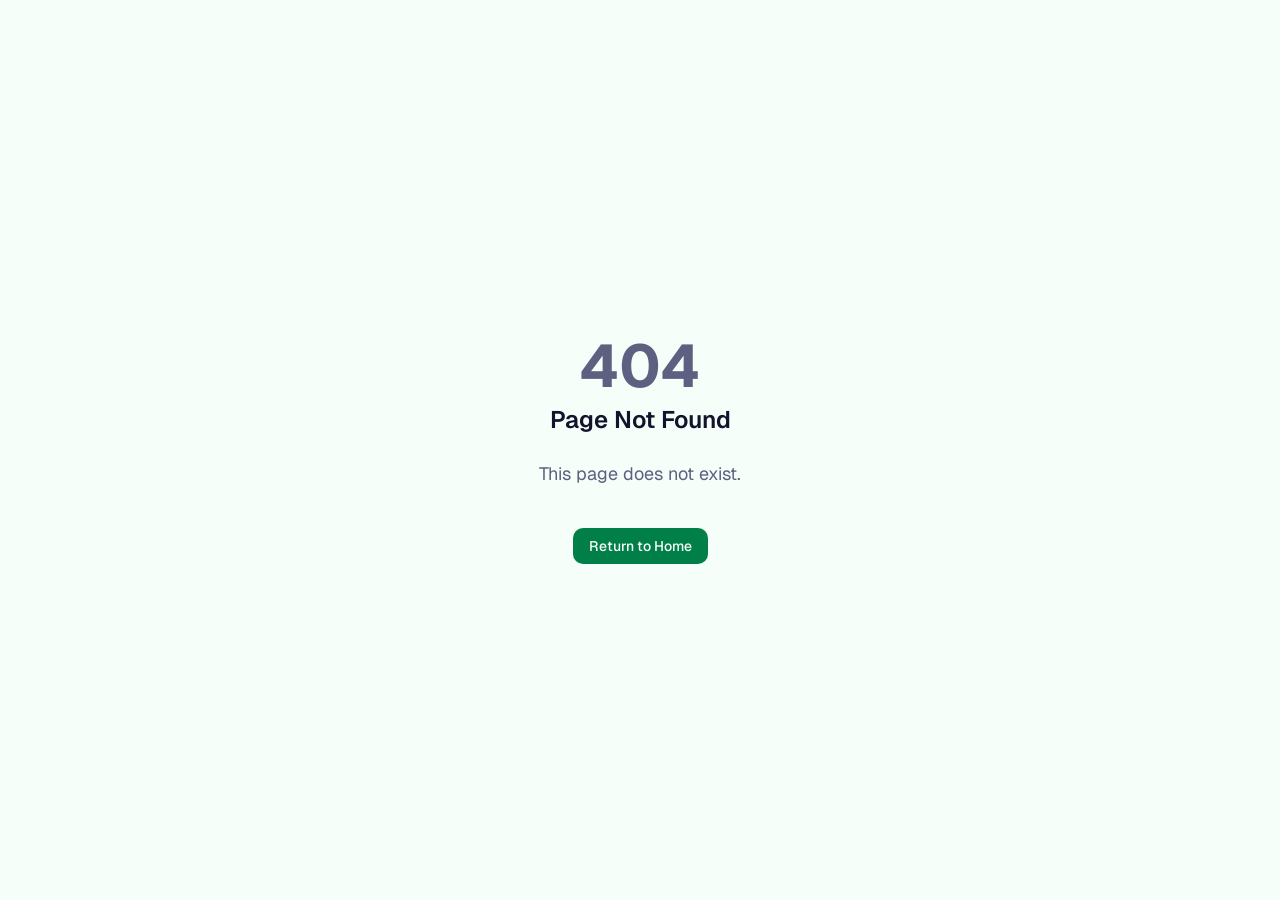
==== index.html @ 92f6bb11 "Add initial project files and assets Added .git-keep for empty directory tracking, main HTML file, a" ====
<!doctype html>
<html lang="en">
  <head>
    <meta charset="UTF-8" />
    <meta name="viewport" content="width=device-width, initial-scale=1.0" />

    <title>Hercules App</title>
    <meta name="description" content="An app made by https://hercules.app" />
    <meta name="author" content="Hercules" />
    <link
      rel="icon"
      type="image/svg+xml"
      href="data:image/svg+xml,<svg xmlns='http://www.w3.org/2000/svg' viewBox='0 0 100 100'><text y='.9em' font-size='90'>⚡</text></svg>"
    />

    <meta property="og:title" content="Hercules App" />
    <meta
      property="og:description"
      content="An app made by https://hercules.app"
    />
    <meta property="og:type" content="website" />
    <meta
      property="og:image"
      content="https://hercules.app/og/app/%VITE_HERCULES_WEBSITE_ID%.png"
    />
    <meta property="og:image:type" content="image/png" />

    <meta name="twitter:card" content="summary_large_image" />
    <meta
      name="twitter:image"
      content="https://hercules.app/og/app/%VITE_HERCULES_WEBSITE_ID%.png"
    />
    <meta name="twitter:site" content="@UseHercules" />

    <!-- Detect dark mode preference and set the class before next-themes loads. This avoids a flash of unstyled content (FOUC) when the page loads. -->
    <script>
      (function () {
        try {
          var theme = localStorage.getItem("theme");
          if (theme === "system" || !theme) {
            var prefersDark = window.matchMedia(
              "(prefers-color-scheme: dark)",
            ).matches;
            theme = prefersDark ? "dark" : "light";
          }
          document.documentElement.classList.add(theme);
        } catch (e) {}
      })();
    </script>
    <script type="module" crossorigin src="/assets/index-CyqtdPBo.js"></script>
    <link rel="stylesheet" crossorigin href="/assets/index-DPY8oxR_.css">
  </head>
  <body>
    <div id="root"></div>
  </body>
</html>
---- assets/index-DPY8oxR_.css ----
@import"https://fonts.googleapis.com/css2?family=Fira+Code:wght@300..700&family=Geist+Mono:wght@100..900&family=Geist:wght@100..900&family=Inter:ital,opsz,wght@0,14..32,100..900;1,14..32,100..900&family=JetBrains+Mono:ital,wght@0,100..800;1,100..800&family=Montserrat:ital,wght@0,100..900;1,100..900&family=Noto+Serif:ital,wght@0,100..900;1,100..900&display=swap";@layer components;@layer properties{@supports (((-webkit-hyphens:none)) and (not (margin-trim:inline))) or ((-moz-orient:inline) and (not (color:rgb(from red r g b)))){*,:before,:after,::backdrop{--tw-translate-x:0;--tw-translate-y:0;--tw-translate-z:0;--tw-rotate-x:initial;--tw-rotate-y:initial;--tw-rotate-z:initial;--tw-skew-x:initial;--tw-skew-y:initial;--tw-space-y-reverse:0;--tw-border-style:solid;--tw-gradient-position:initial;--tw-gradient-from:#0000;--tw-gradient-via:#0000;--tw-gradient-to:#0000;--tw-gradient-stops:initial;--tw-gradient-via-stops:initial;--tw-gradient-from-position:0%;--tw-gradient-via-position:50%;--tw-gradient-to-position:100%;--tw-leading:initial;--tw-font-weight:initial;--tw-tracking:initial;--tw-ordinal:initial;--tw-slashed-zero:initial;--tw-numeric-figure:initial;--tw-numeric-spacing:initial;--tw-numeric-fraction:initial;--tw-shadow:0 0 #0000;--tw-shadow-color:initial;--tw-shadow-alpha:100%;--tw-inset-shadow:0 0 #0000;--tw-inset-shadow-color:initial;--tw-inset-shadow-alpha:100%;--tw-ring-color:initial;--tw-ring-shadow:0 0 #0000;--tw-inset-ring-color:initial;--tw-inset-ring-shadow:0 0 #0000;--tw-ring-inset:initial;--tw-ring-offset-width:0px;--tw-ring-offset-color:#fff;--tw-ring-offset-shadow:0 0 #0000;--tw-outline-style:solid;--tw-blur:initial;--tw-brightness:initial;--tw-contrast:initial;--tw-grayscale:initial;--tw-hue-rotate:initial;--tw-invert:initial;--tw-opacity:initial;--tw-saturate:initial;--tw-sepia:initial;--tw-drop-shadow:initial;--tw-drop-shadow-color:initial;--tw-drop-shadow-alpha:100%;--tw-drop-shadow-size:initial;--tw-backdrop-blur:initial;--tw-backdrop-brightness:initial;--tw-backdrop-contrast:initial;--tw-backdrop-grayscale:initial;--tw-backdrop-hue-rotate:initial;--tw-backdrop-invert:initial;--tw-backdrop-opacity:initial;--tw-backdrop-saturate:initial;--tw-backdrop-sepia:initial;--tw-duration:initial;--tw-ease:initial;--tw-content:"";--tw-scale-x:1;--tw-scale-y:1;--tw-scale-z:1;--tw-animation-delay:0s;--tw-animation-direction:normal;--tw-animation-duration:initial;--tw-animation-fill-mode:none;--tw-animation-iteration-count:1;--tw-enter-blur:0;--tw-enter-opacity:1;--tw-enter-rotate:0;--tw-enter-scale:1;--tw-enter-translate-x:0;--tw-enter-translate-y:0;--tw-exit-blur:0;--tw-exit-opacity:1;--tw-exit-rotate:0;--tw-exit-scale:1;--tw-exit-translate-x:0;--tw-exit-translate-y:0}}}@layer theme{:root,:host{--color-red-50:oklch(97.1% .013 17.38);--color-red-500:oklch(63.7% .237 25.331);--color-red-700:oklch(50.5% .213 27.518);--color-orange-50:oklch(98% .016 73.684);--color-orange-300:oklch(83.7% .128 66.29);--color-orange-500:oklch(70.5% .213 47.604);--color-orange-700:oklch(55.3% .195 38.402);--color-green-50:oklch(98.2% .018 155.826);--color-green-600:oklch(62.7% .194 149.214);--color-emerald-50:oklch(97.9% .021 166.113);--color-emerald-100:oklch(95% .052 163.051);--color-emerald-200:oklch(90.5% .093 164.15);--color-emerald-300:oklch(84.5% .143 164.978);--color-emerald-400:oklch(76.5% .177 163.223);--color-emerald-500:oklch(69.6% .17 162.48);--color-emerald-600:oklch(59.6% .145 163.225);--color-emerald-700:oklch(50.8% .118 165.612);--color-emerald-900:oklch(37.8% .077 168.94);--color-teal-50:oklch(98.4% .014 180.72);--color-teal-100:oklch(95.3% .051 180.801);--color-teal-300:oklch(85.5% .138 181.071);--color-teal-500:oklch(70.4% .14 182.503);--color-teal-600:oklch(60% .118 184.704);--color-teal-700:oklch(51.1% .096 186.391);--color-teal-900:oklch(38.6% .063 188.416);--color-blue-50:oklch(97% .014 254.604);--color-blue-200:oklch(88.2% .059 254.128);--color-blue-600:oklch(54.6% .245 262.881);--color-blue-700:oklch(48.8% .243 264.376);--color-blue-900:oklch(37.9% .146 265.522);--color-purple-50:oklch(97.7% .014 308.299);--color-purple-100:oklch(94.6% .033 307.174);--color-purple-200:oklch(90.2% .063 306.703);--color-purple-300:oklch(82.7% .119 306.383);--color-purple-400:oklch(71.4% .203 305.504);--color-purple-500:oklch(62.7% .265 303.9);--color-purple-600:oklch(55.8% .288 302.321);--color-purple-700:oklch(49.6% .265 301.924);--color-purple-800:oklch(43.8% .218 303.724);--color-purple-900:oklch(38.1% .176 304.987);--color-gray-300:oklch(87.2% .01 258.338);--color-gray-400:oklch(70.7% .022 261.325);--color-gray-500:oklch(55.1% .027 264.364);--color-gray-600:oklch(44.6% .03 256.802);--color-gray-700:oklch(37.3% .034 259.733);--color-gray-800:oklch(27.8% .033 256.848);--color-gray-900:oklch(21% .034 264.665);--color-black:#000;--color-white:#fff;--spacing:.25rem;--container-sm:24rem;--container-md:28rem;--container-lg:32rem;--container-2xl:42rem;--container-3xl:48rem;--container-4xl:56rem;--container-5xl:64rem;--container-6xl:72rem;--container-7xl:80rem;--text-xs:.75rem;--text-xs--line-height:calc(1/.75);--text-sm:.875rem;--text-sm--line-height:calc(1.25/.875);--text-base:1rem;--text-base--line-height: 1.5 ;--text-lg:1.125rem;--text-lg--line-height:calc(1.75/1.125);--text-xl:1.25rem;--text-xl--line-height:calc(1.75/1.25);--text-2xl:1.5rem;--text-2xl--line-height:calc(2/1.5);--text-3xl:1.875rem;--text-3xl--line-height: 1.2 ;--text-4xl:2.25rem;--text-4xl--line-height:calc(2.5/2.25);--text-5xl:3rem;--text-5xl--line-height:1;--text-6xl:3.75rem;--text-6xl--line-height:1;--font-weight-normal:400;--font-weight-medium:500;--font-weight-semibold:600;--font-weight-bold:700;--tracking-tight:-.025em;--tracking-wide:.025em;--tracking-widest:.1em;--leading-snug:1.375;--leading-normal:1.5;--leading-relaxed:1.625;--radius-xs:.125rem;--radius-2xl:1rem;--radius-3xl:1.5rem;--ease-in-out:cubic-bezier(.4,0,.2,1);--animate-spin:spin 1s linear infinite;--blur-sm:8px;--blur-2xl:40px;--aspect-video:16/9;--default-transition-duration:.15s;--default-transition-timing-function:cubic-bezier(.4,0,.2,1);--default-font-family:"Geist",ui-sans-serif,system-ui,sans-serif,"Apple Color Emoji","Segoe UI Emoji","Segoe UI Symbol","Noto Color Emoji";--default-mono-font-family:"Geist Mono",ui-monospace,SFMono-Regular,Menlo,Monaco,Consolas,"Liberation Mono","Courier New",monospace;--color-border:var(--border)}}@layer base{*,:after,:before,::backdrop{box-sizing:border-box;border:0 solid;margin:0;padding:0}::file-selector-button{box-sizing:border-box;border:0 solid;margin:0;padding:0}html,:host{-webkit-text-size-adjust:100%;tab-size:4;line-height:1.5;font-family:var(--default-font-family,ui-sans-serif,system-ui,sans-serif,"Apple Color Emoji","Segoe UI Emoji","Segoe UI Symbol","Noto Color Emoji");font-feature-settings:var(--default-font-feature-settings,normal);font-variation-settings:var(--default-font-variation-settings,normal);-webkit-tap-highlight-color:transparent}hr{height:0;color:inherit;border-top-width:1px}abbr:where([title]){-webkit-text-decoration:underline dotted;text-decoration:underline dotted}h1,h2,h3,h4,h5,h6{font-size:inherit;font-weight:inherit}a{color:inherit;-webkit-text-decoration:inherit;text-decoration:inherit}b,strong{font-weight:bolder}code,kbd,samp,pre{font-family:var(--default-mono-font-family,ui-monospace,SFMono-Regular,Menlo,Monaco,Consolas,"Liberation Mono","Courier New",monospace);font-feature-settings:var(--default-mono-font-feature-settings,normal);font-variation-settings:var(--default-mono-font-variation-settings,normal);font-size:1em}small{font-size:80%}sub,sup{vertical-align:baseline;font-size:75%;line-height:0;position:relative}sub{bottom:-.25em}sup{top:-.5em}table{text-indent:0;border-color:inherit;border-collapse:collapse}:-moz-focusring{outline:auto}progress{vertical-align:baseline}summary{display:list-item}ol,ul,menu{list-style:none}img,svg,video,canvas,audio,iframe,embed,object{vertical-align:middle;display:block}img,video{max-width:100%;height:auto}button,input,select,optgroup,textarea{font:inherit;font-feature-settings:inherit;font-variation-settings:inherit;letter-spacing:inherit;color:inherit;opacity:1;background-color:#0000;border-radius:0}::file-selector-button{font:inherit;font-feature-settings:inherit;font-variation-settings:inherit;letter-spacing:inherit;color:inherit;opacity:1;background-color:#0000;border-radius:0}:where(select:is([multiple],[size])) optgroup{font-weight:bolder}:where(select:is([multiple],[size])) optgroup option{padding-inline-start:20px}::file-selector-button{margin-inline-end:4px}::placeholder{opacity:1}@supports (not ((-webkit-appearance:-apple-pay-button))) or (contain-intrinsic-size:1px){::placeholder{color:currentColor}@supports (color:color-mix(in lab,red,red)){::placeholder{color:color-mix(in oklab,currentcolor 50%,transparent)}}}textarea{resize:vertical}::-webkit-search-decoration{-webkit-appearance:none}::-webkit-date-and-time-value{min-height:1lh;text-align:inherit}::-webkit-datetime-edit{display:inline-flex}::-webkit-datetime-edit-fields-wrapper{padding:0}::-webkit-datetime-edit{padding-block:0}::-webkit-datetime-edit-year-field{padding-block:0}::-webkit-datetime-edit-month-field{padding-block:0}::-webkit-datetime-edit-day-field{padding-block:0}::-webkit-datetime-edit-hour-field{padding-block:0}::-webkit-datetime-edit-minute-field{padding-block:0}::-webkit-datetime-edit-second-field{padding-block:0}::-webkit-datetime-edit-millisecond-field{padding-block:0}::-webkit-datetime-edit-meridiem-field{padding-block:0}::-webkit-calendar-picker-indicator{line-height:1}:-moz-ui-invalid{box-shadow:none}button,input:where([type=button],[type=reset],[type=submit]){appearance:button}::file-selector-button{appearance:button}::-webkit-inner-spin-button{height:auto}::-webkit-outer-spin-button{height:auto}[hidden]:where(:not([hidden=until-found])){display:none!important}*{border-color:var(--border);outline-color:var(--ring)}@supports (color:color-mix(in lab,red,red)){*{outline-color:color-mix(in oklab,var(--ring)50%,transparent)}}body{background-color:var(--background);color:var(--foreground)}}@layer utilities{.\@container\/card-header{container:card-header/inline-size}.\@container\/field-group{container:field-group/inline-size}.pointer-events-none{pointer-events:none}.invisible{visibility:hidden}.sr-only{clip-path:inset(50%);white-space:nowrap;border-width:0;width:1px;height:1px;margin:-1px;padding:0;position:absolute;overflow:hidden}.absolute{position:absolute}.fixed{position:fixed}.relative{position:relative}.sticky{position:sticky}.inset-0{inset:calc(var(--spacing)*0)}.inset-x-0{inset-inline:calc(var(--spacing)*0)}.inset-y-0{inset-block:calc(var(--spacing)*0)}.-top-12{top:calc(var(--spacing)*-12)}.top-0{top:calc(var(--spacing)*0)}.top-1\.5{top:calc(var(--spacing)*1.5)}.top-1\/2{top:50%}.top-3\.5{top:calc(var(--spacing)*3.5)}.top-4{top:calc(var(--spacing)*4)}.top-\[50\%\]{top:50%}.top-\[60\%\]{top:60%}.top-full{top:100%}.top-px{top:1px}.-right-12{right:calc(var(--spacing)*-12)}.right-0{right:calc(var(--spacing)*0)}.right-1{right:calc(var(--spacing)*1)}.right-2{right:calc(var(--spacing)*2)}.right-3{right:calc(var(--spacing)*3)}.right-4{right:calc(var(--spacing)*4)}.-bottom-12{bottom:calc(var(--spacing)*-12)}.bottom-0{bottom:calc(var(--spacing)*0)}.-left-12{left:calc(var(--spacing)*-12)}.left-0{left:calc(var(--spacing)*0)}.left-1\/2{left:50%}.left-2{left:calc(var(--spacing)*2)}.left-\[50\%\]{left:50%}.isolate{isolation:isolate}.z-1{z-index:1}.z-10{z-index:10}.z-20{z-index:20}.z-50{z-index:50}.order-first{order:-9999}.order-last{order:9999}.col-start-2{grid-column-start:2}.row-span-2{grid-row:span 2/span 2}.row-start-1{grid-row-start:1}.container{width:100%}@media(min-width:40rem){.container{max-width:40rem}}@media(min-width:48rem){.container{max-width:48rem}}@media(min-width:64rem){.container{max-width:64rem}}@media(min-width:80rem){.container{max-width:80rem}}@media(min-width:96rem){.container{max-width:96rem}}.\!m-0{margin:calc(var(--spacing)*0)!important}.-mx-1{margin-inline:calc(var(--spacing)*-1)}.mx-2{margin-inline:calc(var(--spacing)*2)}.mx-3\.5{margin-inline:calc(var(--spacing)*3.5)}.mx-auto{margin-inline:auto}.-my-2{margin-block:calc(var(--spacing)*-2)}.my-0{margin-block:calc(var(--spacing)*0)}.my-0\.5{margin-block:calc(var(--spacing)*.5)}.my-1{margin-block:calc(var(--spacing)*1)}.prose{color:var(--tw-prose-body);max-width:65ch}.prose :where(p):not(:where([class~=not-prose],[class~=not-prose] *)){margin-top:1.25em;margin-bottom:1.25em}.prose :where([class~=lead]):not(:where([class~=not-prose],[class~=not-prose] *)){color:var(--tw-prose-lead);margin-top:1.2em;margin-bottom:1.2em;font-size:1.25em;line-height:1.6}.prose :where(a):not(:where([class~=not-prose],[class~=not-prose] *)){color:var(--tw-prose-links);font-weight:500;text-decoration:underline}.prose :where(strong):not(:where([class~=not-prose],[class~=not-prose] *)){color:var(--tw-prose-bold);font-weight:600}.prose :where(a strong):not(:where([class~=not-prose],[class~=not-prose] *)),.prose :where(blockquote strong):not(:where([class~=not-prose],[class~=not-prose] *)),.prose :where(thead th strong):not(:where([class~=not-prose],[class~=not-prose] *)){color:inherit}.prose :where(ol):not(:where([class~=not-prose],[class~=not-prose] *)){margin-top:1.25em;margin-bottom:1.25em;padding-inline-start:1.625em;list-style-type:decimal}.prose :where(ol[type=A]):not(:where([class~=not-prose],[class~=not-prose] *)){list-style-type:upper-alpha}.prose :where(ol[type=a]):not(:where([class~=not-prose],[class~=not-prose] *)){list-style-type:lower-alpha}.prose :where(ol[type=A s]):not(:where([class~=not-prose],[class~=not-prose] *)){list-style-type:upper-alpha}.prose :where(ol[type=a s]):not(:where([class~=not-prose],[class~=not-prose] *)){list-style-type:lower-alpha}.prose :where(ol[type=I]):not(:where([class~=not-prose],[class~=not-prose] *)){list-style-type:upper-roman}.prose :where(ol[type=i]):not(:where([class~=not-prose],[class~=not-prose] *)){list-style-type:lower-roman}.prose :where(ol[type=I s]):not(:where([class~=not-prose],[class~=not-prose] *)){list-style-type:upper-roman}.prose :where(ol[type=i s]):not(:where([class~=not-prose],[class~=not-prose] *)){list-style-type:lower-roman}.prose :where(ol[type="1"]):not(:where([class~=not-prose],[class~=not-prose] *)){list-style-type:decimal}.prose :where(ul):not(:where([class~=not-prose],[class~=not-prose] *)){margin-top:1.25em;margin-bottom:1.25em;padding-inline-start:1.625em;list-style-type:disc}.prose :where(ol>li):not(:where([class~=not-prose],[class~=not-prose] *))::marker{color:var(--tw-prose-counters);font-weight:400}.prose :where(ul>li):not(:where([class~=not-prose],[class~=not-prose] *))::marker{color:var(--tw-prose-bullets)}.prose :where(dt):not(:where([class~=not-prose],[class~=not-prose] *)){color:var(--tw-prose-headings);margin-top:1.25em;font-weight:600}.prose :where(hr):not(:where([class~=not-prose],[class~=not-prose] *)){border-color:var(--tw-prose-hr);border-top-width:1px;margin-top:3em;margin-bottom:3em}.prose :where(blockquote):not(:where([class~=not-prose],[class~=not-prose] *)){color:var(--tw-prose-quotes);border-inline-start-width:.25rem;border-inline-start-color:var(--tw-prose-quote-borders);quotes:"“""”""‘""’";margin-top:1.6em;margin-bottom:1.6em;padding-inline-start:1em;font-style:italic;font-weight:500}.prose :where(blockquote p:first-of-type):not(:where([class~=not-prose],[class~=not-prose] *)):before{content:open-quote}.prose :where(blockquote p:last-of-type):not(:where([class~=not-prose],[class~=not-prose] *)):after{content:close-quote}.prose :where(h1):not(:where([class~=not-prose],[class~=not-prose] *)){color:var(--tw-prose-headings);margin-top:0;margin-bottom:.888889em;font-size:2.25em;font-weight:800;line-height:1.11111}.prose :where(h1 strong):not(:where([class~=not-prose],[class~=not-prose] *)){color:inherit;font-weight:900}.prose :where(h2):not(:where([class~=not-prose],[class~=not-prose] *)){color:var(--tw-prose-headings);margin-top:2em;margin-bottom:1em;font-size:1.5em;font-weight:700;line-height:1.33333}.prose :where(h2 strong):not(:where([class~=not-prose],[class~=not-prose] *)){color:inherit;font-weight:800}.prose :where(h3):not(:where([class~=not-prose],[class~=not-prose] *)){color:var(--tw-prose-headings);margin-top:1.6em;margin-bottom:.6em;font-size:1.25em;font-weight:600;line-height:1.6}.prose :where(h3 strong):not(:where([class~=not-prose],[class~=not-prose] *)){color:inherit;font-weight:700}.prose :where(h4):not(:where([class~=not-prose],[class~=not-prose] *)){color:var(--tw-prose-headings);margin-top:1.5em;margin-bottom:.5em;font-weight:600;line-height:1.5}.prose :where(h4 strong):not(:where([class~=not-prose],[class~=not-prose] *)){color:inherit;font-weight:700}.prose :where(img):not(:where([class~=not-prose],[class~=not-prose] *)){margin-top:2em;margin-bottom:2em}.prose :where(picture):not(:where([class~=not-prose],[class~=not-prose] *)){margin-top:2em;margin-bottom:2em;display:block}.prose :where(video):not(:where([class~=not-prose],[class~=not-prose] *)){margin-top:2em;margin-bottom:2em}.prose :where(kbd):not(:where([class~=not-prose],[class~=not-prose] *)){color:var(--tw-prose-kbd);box-shadow:0 0 0 1px var(--tw-prose-kbd-shadows),0 3px 0 var(--tw-prose-kbd-shadows);padding-top:.1875em;padding-inline-end:.375em;padding-bottom:.1875em;border-radius:.3125rem;padding-inline-start:.375em;font-family:inherit;font-size:.875em;font-weight:500}.prose :where(code):not(:where([class~=not-prose],[class~=not-prose] *)){color:var(--tw-prose-code);font-size:.875em;font-weight:600}.prose :where(code):not(:where([class~=not-prose],[class~=not-prose] *)):before,.prose :where(code):not(:where([class~=not-prose],[class~=not-prose] *)):after{content:"`"}.prose :where(a code):not(:where([class~=not-prose],[class~=not-prose] *)),.prose :where(h1 code):not(:where([class~=not-prose],[class~=not-prose] *)){color:inherit}.prose :where(h2 code):not(:where([class~=not-prose],[class~=not-prose] *)){color:inherit;font-size:.875em}.prose :where(h3 code):not(:where([class~=not-prose],[class~=not-prose] *)){color:inherit;font-size:.9em}.prose :where(h4 code):not(:where([class~=not-prose],[class~=not-prose] *)),.prose :where(blockquote code):not(:where([class~=not-prose],[class~=not-prose] *)),.prose :where(thead th code):not(:where([class~=not-prose],[class~=not-prose] *)){color:inherit}.prose :where(pre):not(:where([class~=not-prose],[class~=not-prose] *)){color:var(--tw-prose-pre-code);background-color:var(--tw-prose-pre-bg);padding-top:.857143em;padding-inline-end:1.14286em;padding-bottom:.857143em;border-radius:.375rem;margin-top:1.71429em;margin-bottom:1.71429em;padding-inline-start:1.14286em;font-size:.875em;font-weight:400;line-height:1.71429;overflow-x:auto}.prose :where(pre code):not(:where([class~=not-prose],[class~=not-prose] *)){font-weight:inherit;color:inherit;font-size:inherit;font-family:inherit;line-height:inherit;background-color:#0000;border-width:0;border-radius:0;padding:0}.prose :where(pre code):not(:where([class~=not-prose],[class~=not-prose] *)):before,.prose :where(pre code):not(:where([class~=not-prose],[class~=not-prose] *)):after{content:none}.prose :where(table):not(:where([class~=not-prose],[class~=not-prose] *)){table-layout:auto;width:100%;margin-top:2em;margin-bottom:2em;font-size:.875em;line-height:1.71429}.prose :where(thead):not(:where([class~=not-prose],[class~=not-prose] *)){border-bottom-width:1px;border-bottom-color:var(--tw-prose-th-borders)}.prose :where(thead th):not(:where([class~=not-prose],[class~=not-prose] *)){color:var(--tw-prose-headings);vertical-align:bottom;padding-inline-end:.571429em;padding-bottom:.571429em;padding-inline-start:.571429em;font-weight:600}.prose :where(tbody tr):not(:where([class~=not-prose],[class~=not-prose] *)){border-bottom-width:1px;border-bottom-color:var(--tw-prose-td-borders)}.prose :where(tbody tr:last-child):not(:where([class~=not-prose],[class~=not-prose] *)){border-bottom-width:0}.prose :where(tbody td):not(:where([class~=not-prose],[class~=not-prose] *)){vertical-align:baseline}.prose :where(tfoot):not(:where([class~=not-prose],[class~=not-prose] *)){border-top-width:1px;border-top-color:var(--tw-prose-th-borders)}.prose :where(tfoot td):not(:where([class~=not-prose],[class~=not-prose] *)){vertical-align:top}.prose :where(th,td):not(:where([class~=not-prose],[class~=not-prose] *)){text-align:start}.prose :where(figure>*):not(:where([class~=not-prose],[class~=not-prose] *)){margin-top:0;margin-bottom:0}.prose :where(figcaption):not(:where([class~=not-prose],[class~=not-prose] *)){color:var(--tw-prose-captions);margin-top:.857143em;font-size:.875em;line-height:1.42857}.prose{--tw-prose-body:oklch(37.3% .034 259.733);--tw-prose-headings:oklch(21% .034 264.665);--tw-prose-lead:oklch(44.6% .03 256.802);--tw-prose-links:oklch(21% .034 264.665);--tw-prose-bold:oklch(21% .034 264.665);--tw-prose-counters:oklch(55.1% .027 264.364);--tw-prose-bullets:oklch(87.2% .01 258.338);--tw-prose-hr:oklch(92.8% .006 264.531);--tw-prose-quotes:oklch(21% .034 264.665);--tw-prose-quote-borders:oklch(92.8% .006 264.531);--tw-prose-captions:oklch(55.1% .027 264.364);--tw-prose-kbd:oklch(21% .034 264.665);--tw-prose-kbd-shadows:oklab(21% -.00316127 -.0338527/.1);--tw-prose-code:oklch(21% .034 264.665);--tw-prose-pre-code:oklch(92.8% .006 264.531);--tw-prose-pre-bg:oklch(27.8% .033 256.848);--tw-prose-th-borders:oklch(87.2% .01 258.338);--tw-prose-td-borders:oklch(92.8% .006 264.531);--tw-prose-invert-body:oklch(87.2% .01 258.338);--tw-prose-invert-headings:#fff;--tw-prose-invert-lead:oklch(70.7% .022 261.325);--tw-prose-invert-links:#fff;--tw-prose-invert-bold:#fff;--tw-prose-invert-counters:oklch(70.7% .022 261.325);--tw-prose-invert-bullets:oklch(44.6% .03 256.802);--tw-prose-invert-hr:oklch(37.3% .034 259.733);--tw-prose-invert-quotes:oklch(96.7% .003 264.542);--tw-prose-invert-quote-borders:oklch(37.3% .034 259.733);--tw-prose-invert-captions:oklch(70.7% .022 261.325);--tw-prose-invert-kbd:#fff;--tw-prose-invert-kbd-shadows:#ffffff1a;--tw-prose-invert-code:#fff;--tw-prose-invert-pre-code:oklch(87.2% .01 258.338);--tw-prose-invert-pre-bg:#00000080;--tw-prose-invert-th-borders:oklch(44.6% .03 256.802);--tw-prose-invert-td-borders:oklch(37.3% .034 259.733);font-size:1rem;line-height:1.75}.prose :where(picture>img):not(:where([class~=not-prose],[class~=not-prose] *)){margin-top:0;margin-bottom:0}.prose :where(li):not(:where([class~=not-prose],[class~=not-prose] *)){margin-top:.5em;margin-bottom:.5em}.prose :where(ol>li):not(:where([class~=not-prose],[class~=not-prose] *)),.prose :where(ul>li):not(:where([class~=not-prose],[class~=not-prose] *)){padding-inline-start:.375em}.prose :where(.prose>ul>li p):not(:where([class~=not-prose],[class~=not-prose] *)){margin-top:.75em;margin-bottom:.75em}.prose :where(.prose>ul>li>p:first-child):not(:where([class~=not-prose],[class~=not-prose] *)){margin-top:1.25em}.prose :where(.prose>ul>li>p:last-child):not(:where([class~=not-prose],[class~=not-prose] *)){margin-bottom:1.25em}.prose :where(.prose>ol>li>p:first-child):not(:where([class~=not-prose],[class~=not-prose] *)){margin-top:1.25em}.prose :where(.prose>ol>li>p:last-child):not(:where([class~=not-prose],[class~=not-prose] *)){margin-bottom:1.25em}.prose :where(ul ul,ul ol,ol ul,ol ol):not(:where([class~=not-prose],[class~=not-prose] *)){margin-top:.75em;margin-bottom:.75em}.prose :where(dl):not(:where([class~=not-prose],[class~=not-prose] *)){margin-top:1.25em;margin-bottom:1.25em}.prose :where(dd):not(:where([class~=not-prose],[class~=not-prose] *)){margin-top:.5em;padding-inline-start:1.625em}.prose :where(hr+*):not(:where([class~=not-prose],[class~=not-prose] *)),.prose :where(h2+*):not(:where([class~=not-prose],[class~=not-prose] *)),.prose :where(h3+*):not(:where([class~=not-prose],[class~=not-prose] *)),.prose :where(h4+*):not(:where([class~=not-prose],[class~=not-prose] *)){margin-top:0}.prose :where(thead th:first-child):not(:where([class~=not-prose],[class~=not-prose] *)){padding-inline-start:0}.prose :where(thead th:last-child):not(:where([class~=not-prose],[class~=not-prose] *)){padding-inline-end:0}.prose :where(tbody td,tfoot td):not(:where([class~=not-prose],[class~=not-prose] *)){padding-top:.571429em;padding-inline-end:.571429em;padding-bottom:.571429em;padding-inline-start:.571429em}.prose :where(tbody td:first-child,tfoot td:first-child):not(:where([class~=not-prose],[class~=not-prose] *)){padding-inline-start:0}.prose :where(tbody td:last-child,tfoot td:last-child):not(:where([class~=not-prose],[class~=not-prose] *)){padding-inline-end:0}.prose :where(figure):not(:where([class~=not-prose],[class~=not-prose] *)){margin-top:2em;margin-bottom:2em}.prose :where(.prose>:first-child):not(:where([class~=not-prose],[class~=not-prose] *)){margin-top:0}.prose :where(.prose>:last-child):not(:where([class~=not-prose],[class~=not-prose] *)){margin-bottom:0}.prose-lg{font-size:1.125rem;line-height:1.77778}.prose-lg :where(p):not(:where([class~=not-prose],[class~=not-prose] *)){margin-top:1.33333em;margin-bottom:1.33333em}.prose-lg :where([class~=lead]):not(:where([class~=not-prose],[class~=not-prose] *)){margin-top:1.09091em;margin-bottom:1.09091em;font-size:1.22222em;line-height:1.45455}.prose-lg :where(blockquote):not(:where([class~=not-prose],[class~=not-prose] *)){margin-top:1.66667em;margin-bottom:1.66667em;padding-inline-start:1em}.prose-lg :where(h1):not(:where([class~=not-prose],[class~=not-prose] *)){margin-top:0;margin-bottom:.833333em;font-size:2.66667em;line-height:1}.prose-lg :where(h2):not(:where([class~=not-prose],[class~=not-prose] *)){margin-top:1.86667em;margin-bottom:1.06667em;font-size:1.66667em;line-height:1.33333}.prose-lg :where(h3):not(:where([class~=not-prose],[class~=not-prose] *)){margin-top:1.66667em;margin-bottom:.666667em;font-size:1.33333em;line-height:1.5}.prose-lg :where(h4):not(:where([class~=not-prose],[class~=not-prose] *)){margin-top:1.77778em;margin-bottom:.444444em;line-height:1.55556}.prose-lg :where(img):not(:where([class~=not-prose],[class~=not-prose] *)),.prose-lg :where(picture):not(:where([class~=not-prose],[class~=not-prose] *)){margin-top:1.77778em;margin-bottom:1.77778em}.prose-lg :where(picture>img):not(:where([class~=not-prose],[class~=not-prose] *)){margin-top:0;margin-bottom:0}.prose-lg :where(video):not(:where([class~=not-prose],[class~=not-prose] *)){margin-top:1.77778em;margin-bottom:1.77778em}.prose-lg :where(kbd):not(:where([class~=not-prose],[class~=not-prose] *)){padding-top:.222222em;padding-inline-end:.444444em;padding-bottom:.222222em;border-radius:.3125rem;padding-inline-start:.444444em;font-size:.888889em}.prose-lg :where(code):not(:where([class~=not-prose],[class~=not-prose] *)){font-size:.888889em}.prose-lg :where(h2 code):not(:where([class~=not-prose],[class~=not-prose] *)){font-size:.866667em}.prose-lg :where(h3 code):not(:where([class~=not-prose],[class~=not-prose] *)){font-size:.875em}.prose-lg :where(pre):not(:where([class~=not-prose],[class~=not-prose] *)){padding-top:1em;padding-inline-end:1.5em;padding-bottom:1em;border-radius:.375rem;margin-top:2em;margin-bottom:2em;padding-inline-start:1.5em;font-size:.888889em;line-height:1.75}.prose-lg :where(ol):not(:where([class~=not-prose],[class~=not-prose] *)),.prose-lg :where(ul):not(:where([class~=not-prose],[class~=not-prose] *)){margin-top:1.33333em;margin-bottom:1.33333em;padding-inline-start:1.55556em}.prose-lg :where(li):not(:where([class~=not-prose],[class~=not-prose] *)){margin-top:.666667em;margin-bottom:.666667em}.prose-lg :where(ol>li):not(:where([class~=not-prose],[class~=not-prose] *)),.prose-lg :where(ul>li):not(:where([class~=not-prose],[class~=not-prose] *)){padding-inline-start:.444444em}.prose-lg :where(.prose-lg>ul>li p):not(:where([class~=not-prose],[class~=not-prose] *)){margin-top:.888889em;margin-bottom:.888889em}.prose-lg :where(.prose-lg>ul>li>p:first-child):not(:where([class~=not-prose],[class~=not-prose] *)){margin-top:1.33333em}.prose-lg :where(.prose-lg>ul>li>p:last-child):not(:where([class~=not-prose],[class~=not-prose] *)){margin-bottom:1.33333em}.prose-lg :where(.prose-lg>ol>li>p:first-child):not(:where([class~=not-prose],[class~=not-prose] *)){margin-top:1.33333em}.prose-lg :where(.prose-lg>ol>li>p:last-child):not(:where([class~=not-prose],[class~=not-prose] *)){margin-bottom:1.33333em}.prose-lg :where(ul ul,ul ol,ol ul,ol ol):not(:where([class~=not-prose],[class~=not-prose] *)){margin-top:.888889em;margin-bottom:.888889em}.prose-lg :where(dl):not(:where([class~=not-prose],[class~=not-prose] *)){margin-top:1.33333em;margin-bottom:1.33333em}.prose-lg :where(dt):not(:where([class~=not-prose],[class~=not-prose] *)){margin-top:1.33333em}.prose-lg :where(dd):not(:where([class~=not-prose],[class~=not-prose] *)){margin-top:.666667em;padding-inline-start:1.55556em}.prose-lg :where(hr):not(:where([class~=not-prose],[class~=not-prose] *)){margin-top:3.11111em;margin-bottom:3.11111em}.prose-lg :where(hr+*):not(:where([class~=not-prose],[class~=not-prose] *)),.prose-lg :where(h2+*):not(:where([class~=not-prose],[class~=not-prose] *)),.prose-lg :where(h3+*):not(:where([class~=not-prose],[class~=not-prose] *)),.prose-lg :where(h4+*):not(:where([class~=not-prose],[class~=not-prose] *)){margin-top:0}.prose-lg :where(table):not(:where([class~=not-prose],[class~=not-prose] *)){font-size:.888889em;line-height:1.5}.prose-lg :where(thead th):not(:where([class~=not-prose],[class~=not-prose] *)){padding-inline-end:.75em;padding-bottom:.75em;padding-inline-start:.75em}.prose-lg :where(thead th:first-child):not(:where([class~=not-prose],[class~=not-prose] *)){padding-inline-start:0}.prose-lg :where(thead th:last-child):not(:where([class~=not-prose],[class~=not-prose] *)){padding-inline-end:0}.prose-lg :where(tbody td,tfoot td):not(:where([class~=not-prose],[class~=not-prose] *)){padding-top:.75em;padding-inline-end:.75em;padding-bottom:.75em;padding-inline-start:.75em}.prose-lg :where(tbody td:first-child,tfoot td:first-child):not(:where([class~=not-prose],[class~=not-prose] *)){padding-inline-start:0}.prose-lg :where(tbody td:last-child,tfoot td:last-child):not(:where([class~=not-prose],[class~=not-prose] *)){padding-inline-end:0}.prose-lg :where(figure):not(:where([class~=not-prose],[class~=not-prose] *)){margin-top:1.77778em;margin-bottom:1.77778em}.prose-lg :where(figure>*):not(:where([class~=not-prose],[class~=not-prose] *)){margin-top:0;margin-bottom:0}.prose-lg :where(figcaption):not(:where([class~=not-prose],[class~=not-prose] *)){margin-top:1em;font-size:.888889em;line-height:1.5}.prose-lg :where(.prose-lg>:first-child):not(:where([class~=not-prose],[class~=not-prose] *)){margin-top:0}.prose-lg :where(.prose-lg>:last-child):not(:where([class~=not-prose],[class~=not-prose] *)){margin-bottom:0}.-mt-4{margin-top:calc(var(--spacing)*-4)}.-mt-16{margin-top:calc(var(--spacing)*-16)}.mt-0\.5{margin-top:calc(var(--spacing)*.5)}.mt-1{margin-top:calc(var(--spacing)*1)}.mt-1\.5{margin-top:calc(var(--spacing)*1.5)}.mt-2{margin-top:calc(var(--spacing)*2)}.mt-3{margin-top:calc(var(--spacing)*3)}.mt-4{margin-top:calc(var(--spacing)*4)}.mt-6{margin-top:calc(var(--spacing)*6)}.mt-12{margin-top:calc(var(--spacing)*12)}.mt-auto{margin-top:auto}.mr-2{margin-right:calc(var(--spacing)*2)}.mb-2{margin-bottom:calc(var(--spacing)*2)}.mb-3{margin-bottom:calc(var(--spacing)*3)}.mb-4{margin-bottom:calc(var(--spacing)*4)}.mb-6{margin-bottom:calc(var(--spacing)*6)}.mb-8{margin-bottom:calc(var(--spacing)*8)}.mb-12{margin-bottom:calc(var(--spacing)*12)}.-ml-4{margin-left:calc(var(--spacing)*-4)}.ml-1{margin-left:calc(var(--spacing)*1)}.ml-4{margin-left:calc(var(--spacing)*4)}.ml-auto{margin-left:auto}.line-clamp-1{-webkit-line-clamp:1;-webkit-box-orient:vertical;display:-webkit-box;overflow:hidden}.line-clamp-2{-webkit-line-clamp:2;-webkit-box-orient:vertical;display:-webkit-box;overflow:hidden}.line-clamp-3{-webkit-line-clamp:3;-webkit-box-orient:vertical;display:-webkit-box;overflow:hidden}.block{display:block}.flex{display:flex}.grid{display:grid}.hidden{display:none}.inline-flex{display:inline-flex}.table{display:table}.table-caption{display:table-caption}.table-cell{display:table-cell}.table-row{display:table-row}.field-sizing-content{field-sizing:content}.aspect-square{aspect-ratio:1}.aspect-video{aspect-ratio:var(--aspect-video)}.size-\(--cell-size\){width:var(--cell-size);height:var(--cell-size)}.size-2{width:calc(var(--spacing)*2);height:calc(var(--spacing)*2)}.size-2\.5{width:calc(var(--spacing)*2.5);height:calc(var(--spacing)*2.5)}.size-3{width:calc(var(--spacing)*3);height:calc(var(--spacing)*3)}.size-3\.5{width:calc(var(--spacing)*3.5);height:calc(var(--spacing)*3.5)}.size-4{width:calc(var(--spacing)*4);height:calc(var(--spacing)*4)}.size-6{width:calc(var(--spacing)*6);height:calc(var(--spacing)*6)}.size-7{width:calc(var(--spacing)*7);height:calc(var(--spacing)*7)}.size-8{width:calc(var(--spacing)*8);height:calc(var(--spacing)*8)}.size-9{width:calc(var(--spacing)*9);height:calc(var(--spacing)*9)}.size-10{width:calc(var(--spacing)*10);height:calc(var(--spacing)*10)}.size-auto{width:auto;height:auto}.size-full{width:100%;height:100%}.h-\(--cell-size\){height:var(--cell-size)}.h-\(--radix-navigation-menu-viewport-height\){height:var(--radix-navigation-menu-viewport-height)}.h-\(--radix-select-trigger-height\){height:var(--radix-select-trigger-height)}.h-1\.5{height:calc(var(--spacing)*1.5)}.h-2{height:calc(var(--spacing)*2)}.h-2\.5{height:calc(var(--spacing)*2.5)}.h-3{height:calc(var(--spacing)*3)}.h-4{height:calc(var(--spacing)*4)}.h-5{height:calc(var(--spacing)*5)}.h-6{height:calc(var(--spacing)*6)}.h-7{height:calc(var(--spacing)*7)}.h-8{height:calc(var(--spacing)*8)}.h-9{height:calc(var(--spacing)*9)}.h-10{height:calc(var(--spacing)*10)}.h-12{height:calc(var(--spacing)*12)}.h-16{height:calc(var(--spacing)*16)}.h-20{height:calc(var(--spacing)*20)}.h-24{height:calc(var(--spacing)*24)}.h-48{height:calc(var(--spacing)*48)}.h-64{height:calc(var(--spacing)*64)}.h-96{height:calc(var(--spacing)*96)}.h-\[1\.15rem\]{height:1.15rem}.h-\[calc\(100\%-1px\)\]{height:calc(100% - 1px)}.h-auto{height:auto}.h-full{height:100%}.h-px{height:1px}.h-svh{height:100svh}.max-h-\(--radix-context-menu-content-available-height\){max-height:var(--radix-context-menu-content-available-height)}.max-h-\(--radix-dropdown-menu-content-available-height\){max-height:var(--radix-dropdown-menu-content-available-height)}.max-h-\(--radix-select-content-available-height\){max-height:var(--radix-select-content-available-height)}.max-h-\[90vh\]{max-height:90vh}.max-h-\[300px\]{max-height:300px}.min-h-0{min-height:calc(var(--spacing)*0)}.min-h-4{min-height:calc(var(--spacing)*4)}.min-h-16{min-height:calc(var(--spacing)*16)}.min-h-20{min-height:calc(var(--spacing)*20)}.min-h-24{min-height:calc(var(--spacing)*24)}.min-h-32{min-height:calc(var(--spacing)*32)}.min-h-screen{min-height:100vh}.min-h-svh{min-height:100svh}.w-\(--cell-size\){width:var(--cell-size)}.w-\(--sidebar-width\){width:var(--sidebar-width)}.w-0{width:calc(var(--spacing)*0)}.w-1{width:calc(var(--spacing)*1)}.w-2{width:calc(var(--spacing)*2)}.w-2\.5{width:calc(var(--spacing)*2.5)}.w-3{width:calc(var(--spacing)*3)}.w-3\/4{width:75%}.w-4{width:calc(var(--spacing)*4)}.w-5{width:calc(var(--spacing)*5)}.w-6{width:calc(var(--spacing)*6)}.w-8{width:calc(var(--spacing)*8)}.w-9{width:calc(var(--spacing)*9)}.w-10{width:calc(var(--spacing)*10)}.w-12{width:calc(var(--spacing)*12)}.w-16{width:calc(var(--spacing)*16)}.w-20{width:calc(var(--spacing)*20)}.w-24{width:calc(var(--spacing)*24)}.w-32{width:calc(var(--spacing)*32)}.w-64{width:calc(var(--spacing)*64)}.w-72{width:calc(var(--spacing)*72)}.w-96{width:calc(var(--spacing)*96)}.w-\[100px\]{width:100px}.w-auto{width:auto}.w-fit{width:fit-content}.w-full{width:100%}.w-max{width:max-content}.w-px{width:1px}.max-w-\(--skeleton-width\){max-width:var(--skeleton-width)}.max-w-2xl{max-width:var(--container-2xl)}.max-w-3xl{max-width:var(--container-3xl)}.max-w-4xl{max-width:var(--container-4xl)}.max-w-5xl{max-width:var(--container-5xl)}.max-w-6xl{max-width:var(--container-6xl)}.max-w-7xl{max-width:var(--container-7xl)}.max-w-\[calc\(100\%-2rem\)\]{max-width:calc(100% - 2rem)}.max-w-max{max-width:max-content}.max-w-md{max-width:var(--container-md)}.max-w-none{max-width:none}.max-w-sm{max-width:var(--container-sm)}.min-w-\(--cell-size\){min-width:var(--cell-size)}.min-w-\(--radix-select-trigger-width\){min-width:var(--radix-select-trigger-width)}.min-w-0{min-width:calc(var(--spacing)*0)}.min-w-5{min-width:calc(var(--spacing)*5)}.min-w-8{min-width:calc(var(--spacing)*8)}.min-w-9{min-width:calc(var(--spacing)*9)}.min-w-10{min-width:calc(var(--spacing)*10)}.min-w-32{min-width:calc(var(--spacing)*32)}.min-w-48{min-width:calc(var(--spacing)*48)}.min-w-\[8rem\]{min-width:8rem}.flex-1{flex:1}.flex-shrink-0,.shrink-0{flex-shrink:0}.grow{flex-grow:1}.grow-0{flex-grow:0}.basis-full{flex-basis:100%}.caption-bottom{caption-side:bottom}.border-collapse{border-collapse:collapse}.origin-\(--radix-context-menu-content-transform-origin\){transform-origin:var(--radix-context-menu-content-transform-origin)}.origin-\(--radix-dropdown-menu-content-transform-origin\){transform-origin:var(--radix-dropdown-menu-content-transform-origin)}.origin-\(--radix-hover-card-content-transform-origin\){transform-origin:var(--radix-hover-card-content-transform-origin)}.origin-\(--radix-menubar-content-transform-origin\){transform-origin:var(--radix-menubar-content-transform-origin)}.origin-\(--radix-popover-content-transform-origin\){transform-origin:var(--radix-popover-content-transform-origin)}.origin-\(--radix-select-content-transform-origin\){transform-origin:var(--radix-select-content-transform-origin)}.origin-\(--radix-tooltip-content-transform-origin\){transform-origin:var(--radix-tooltip-content-transform-origin)}.-translate-x-1\/2{--tw-translate-x: -50% ;translate:var(--tw-translate-x)var(--tw-translate-y)}.-translate-x-px{--tw-translate-x:-1px;translate:var(--tw-translate-x)var(--tw-translate-y)}.translate-x-\[-50\%\]{--tw-translate-x:-50%;translate:var(--tw-translate-x)var(--tw-translate-y)}.translate-x-px{--tw-translate-x:1px;translate:var(--tw-translate-x)var(--tw-translate-y)}.-translate-y-1\/2{--tw-translate-y: -50% ;translate:var(--tw-translate-x)var(--tw-translate-y)}.translate-y-0\.5{--tw-translate-y:calc(var(--spacing)*.5);translate:var(--tw-translate-x)var(--tw-translate-y)}.translate-y-\[-50\%\]{--tw-translate-y:-50%;translate:var(--tw-translate-x)var(--tw-translate-y)}.translate-y-\[calc\(-50\%-2px\)\]{--tw-translate-y: calc(-50% - 2px) ;translate:var(--tw-translate-x)var(--tw-translate-y)}.rotate-45{rotate:45deg}.rotate-90{rotate:90deg}.transform{transform:var(--tw-rotate-x,)var(--tw-rotate-y,)var(--tw-rotate-z,)var(--tw-skew-x,)var(--tw-skew-y,)}.animate-\[fade-in_1s_ease-in-out_1s_forwards\,pulse_2s_ease-in-out_1s_infinite\]{animation:1s ease-in-out 1s forwards fade-in,2s ease-in-out 1s infinite pulse}.animate-caret-blink{animation:1.25s ease-out infinite caret-blink}.animate-in{animation:enter var(--tw-animation-duration,var(--tw-duration,.15s))var(--tw-ease,ease)var(--tw-animation-delay,0s)var(--tw-animation-iteration-count,1)var(--tw-animation-direction,normal)var(--tw-animation-fill-mode,none)}.animate-spin{animation:var(--animate-spin)}.cursor-default{cursor:default}.cursor-pointer{cursor:pointer}.cursor-text{cursor:text}.touch-none{touch-action:none}.resize-none{resize:none}.scroll-my-1{scroll-margin-block:calc(var(--spacing)*1)}.scroll-py-1{scroll-padding-block:calc(var(--spacing)*1)}.list-disc{list-style-type:disc}.list-none{list-style-type:none}.auto-rows-min{grid-auto-rows:min-content}.grid-cols-1{grid-template-columns:repeat(1,minmax(0,1fr))}.grid-cols-\[0_1fr\]{grid-template-columns:0 1fr}.grid-rows-\[auto_auto\]{grid-template-rows:auto auto}.flex-col{flex-direction:column}.flex-col-reverse{flex-direction:column-reverse}.flex-row{flex-direction:row}.flex-wrap{flex-wrap:wrap}.items-center{align-items:center}.items-end{align-items:flex-end}.items-start{align-items:flex-start}.items-stretch{align-items:stretch}.justify-between{justify-content:space-between}.justify-center{justify-content:center}.justify-start{justify-content:flex-start}.justify-items-start{justify-items:start}.gap-0\.5{gap:calc(var(--spacing)*.5)}.gap-1{gap:calc(var(--spacing)*1)}.gap-1\.5{gap:calc(var(--spacing)*1.5)}.gap-2{gap:calc(var(--spacing)*2)}.gap-2\.5{gap:calc(var(--spacing)*2.5)}.gap-3{gap:calc(var(--spacing)*3)}.gap-4{gap:calc(var(--spacing)*4)}.gap-6{gap:calc(var(--spacing)*6)}.gap-7{gap:calc(var(--spacing)*7)}.gap-8{gap:calc(var(--spacing)*8)}:where(.space-y-1>:not(:last-child)){--tw-space-y-reverse:0;margin-block-start:calc(calc(var(--spacing)*1)*var(--tw-space-y-reverse));margin-block-end:calc(calc(var(--spacing)*1)*calc(1 - var(--tw-space-y-reverse)))}:where(.space-y-2>:not(:last-child)){--tw-space-y-reverse:0;margin-block-start:calc(calc(var(--spacing)*2)*var(--tw-space-y-reverse));margin-block-end:calc(calc(var(--spacing)*2)*calc(1 - var(--tw-space-y-reverse)))}:where(.space-y-3>:not(:last-child)){--tw-space-y-reverse:0;margin-block-start:calc(calc(var(--spacing)*3)*var(--tw-space-y-reverse));margin-block-end:calc(calc(var(--spacing)*3)*calc(1 - var(--tw-space-y-reverse)))}:where(.space-y-4>:not(:last-child)){--tw-space-y-reverse:0;margin-block-start:calc(calc(var(--spacing)*4)*var(--tw-space-y-reverse));margin-block-end:calc(calc(var(--spacing)*4)*calc(1 - var(--tw-space-y-reverse)))}:where(.space-y-6>:not(:last-child)){--tw-space-y-reverse:0;margin-block-start:calc(calc(var(--spacing)*6)*var(--tw-space-y-reverse));margin-block-end:calc(calc(var(--spacing)*6)*calc(1 - var(--tw-space-y-reverse)))}:where(.space-y-8>:not(:last-child)){--tw-space-y-reverse:0;margin-block-start:calc(calc(var(--spacing)*8)*var(--tw-space-y-reverse));margin-block-end:calc(calc(var(--spacing)*8)*calc(1 - var(--tw-space-y-reverse)))}.gap-y-0\.5{row-gap:calc(var(--spacing)*.5)}.self-start{align-self:flex-start}.self-stretch{align-self:stretch}.justify-self-end{justify-self:flex-end}.overflow-auto{overflow:auto}.overflow-hidden{overflow:hidden}.overflow-x-auto{overflow-x:auto}.overflow-x-hidden{overflow-x:hidden}.overflow-y-auto{overflow-y:auto}.rounded{border-radius:.25rem}.rounded-2xl{border-radius:var(--radius-2xl)}.rounded-3xl{border-radius:var(--radius-3xl)}.rounded-\[2px\]{border-radius:2px}.rounded-\[4px\]{border-radius:4px}.rounded-\[calc\(var\(--radius\)-5px\)\]{border-radius:calc(var(--radius) - 5px)}.rounded-\[inherit\]{border-radius:inherit}.rounded-full{border-radius:3.40282e38px}.rounded-lg{border-radius:var(--radius)}.rounded-md{border-radius:calc(var(--radius) - 2px)}.rounded-none{border-radius:0}.rounded-sm{border-radius:calc(var(--radius) - 4px)}.rounded-xl{border-radius:calc(var(--radius) + 4px)}.rounded-xs{border-radius:var(--radius-xs)}.rounded-t-lg{border-top-left-radius:var(--radius);border-top-right-radius:var(--radius)}.rounded-l-md{border-top-left-radius:calc(var(--radius) - 2px);border-bottom-left-radius:calc(var(--radius) - 2px)}.rounded-tl-sm{border-top-left-radius:calc(var(--radius) - 4px)}.rounded-r-md{border-top-right-radius:calc(var(--radius) - 2px);border-bottom-right-radius:calc(var(--radius) - 2px)}.border{border-style:var(--tw-border-style);border-width:1px}.border-0{border-style:var(--tw-border-style);border-width:0}.border-2{border-style:var(--tw-border-style);border-width:2px}.border-4{border-style:var(--tw-border-style);border-width:4px}.border-\[1\.5px\]{border-style:var(--tw-border-style);border-width:1.5px}.border-y{border-block-style:var(--tw-border-style);border-block-width:1px}.border-y-4{border-block-style:var(--tw-border-style);border-block-width:4px}.border-t{border-top-style:var(--tw-border-style);border-top-width:1px}.border-t-2{border-top-style:var(--tw-border-style);border-top-width:2px}.border-t-4{border-top-style:var(--tw-border-style);border-top-width:4px}.border-r{border-right-style:var(--tw-border-style);border-right-width:1px}.border-b{border-bottom-style:var(--tw-border-style);border-bottom-width:1px}.border-b-4{border-bottom-style:var(--tw-border-style);border-bottom-width:4px}.border-l{border-left-style:var(--tw-border-style);border-left-width:1px}.border-dashed{--tw-border-style:dashed;border-style:dashed}.border-\(--color-border\){border-color:var(--color-border)}.border-blue-200{border-color:var(--color-blue-200)}.border-border,.border-border\/50{border-color:var(--border)}@supports (color:color-mix(in lab,red,red)){.border-border\/50{border-color:color-mix(in oklab,var(--border)50%,transparent)}}.border-destructive\/50{border-color:var(--destructive)}@supports (color:color-mix(in lab,red,red)){.border-destructive\/50{border-color:color-mix(in oklab,var(--destructive)50%,transparent)}}.border-emerald-200{border-color:var(--color-emerald-200)}.border-emerald-200\/50{border-color:#a4f4cf80}@supports (color:color-mix(in lab,red,red)){.border-emerald-200\/50{border-color:color-mix(in oklab,var(--color-emerald-200)50%,transparent)}}.border-emerald-300{border-color:var(--color-emerald-300)}.border-emerald-500{border-color:var(--color-emerald-500)}.border-emerald-700{border-color:var(--color-emerald-700)}.border-gray-300{border-color:var(--color-gray-300)}.border-input{border-color:var(--input)}.border-orange-300{border-color:var(--color-orange-300)}.border-primary{border-color:var(--primary)}.border-purple-200{border-color:var(--color-purple-200)}.border-purple-300{border-color:var(--color-purple-300)}.border-purple-400{border-color:var(--color-purple-400)}.border-sidebar-border{border-color:var(--sidebar-border)}.border-teal-300{border-color:var(--color-teal-300)}.border-transparent{border-color:#0000}.border-white{border-color:var(--color-white)}.border-t-transparent{border-top-color:#0000}.border-l-transparent{border-left-color:#0000}.bg-\(--color-bg\){background-color:var(--color-bg)}.bg-accent{background-color:var(--accent)}.bg-background{background-color:var(--background)}.bg-black\/50{background-color:#00000080}@supports (color:color-mix(in lab,red,red)){.bg-black\/50{background-color:color-mix(in oklab,var(--color-black)50%,transparent)}}.bg-border{background-color:var(--border)}.bg-card{background-color:var(--card)}.bg-destructive,.bg-destructive\/10{background-color:var(--destructive)}@supports (color:color-mix(in lab,red,red)){.bg-destructive\/10{background-color:color-mix(in oklab,var(--destructive)10%,transparent)}}.bg-emerald-50{background-color:var(--color-emerald-50)}.bg-foreground{background-color:var(--foreground)}.bg-input{background-color:var(--input)}.bg-muted{background-color:var(--muted)}.bg-muted-foreground\/10{background-color:var(--muted-foreground)}@supports (color:color-mix(in lab,red,red)){.bg-muted-foreground\/10{background-color:color-mix(in oklab,var(--muted-foreground)10%,transparent)}}.bg-muted\/50{background-color:var(--muted)}@supports (color:color-mix(in lab,red,red)){.bg-muted\/50{background-color:color-mix(in oklab,var(--muted)50%,transparent)}}.bg-orange-50{background-color:var(--color-orange-50)}.bg-popover{background-color:var(--popover)}.bg-primary,.bg-primary\/20{background-color:var(--primary)}@supports (color:color-mix(in lab,red,red)){.bg-primary\/20{background-color:color-mix(in oklab,var(--primary)20%,transparent)}}.bg-secondary{background-color:var(--secondary)}.bg-sidebar{background-color:var(--sidebar)}.bg-sidebar-border{background-color:var(--sidebar-border)}.bg-transparent{background-color:#0000}.bg-white{background-color:var(--color-white)}.bg-white\/80{background-color:#fffc}@supports (color:color-mix(in lab,red,red)){.bg-white\/80{background-color:color-mix(in oklab,var(--color-white)80%,transparent)}}.bg-gradient-to-b{--tw-gradient-position:to bottom in oklab;background-image:linear-gradient(var(--tw-gradient-stops))}.bg-gradient-to-br{--tw-gradient-position:to bottom right in oklab;background-image:linear-gradient(var(--tw-gradient-stops))}.bg-gradient-to-r{--tw-gradient-position:to right in oklab;background-image:linear-gradient(var(--tw-gradient-stops))}.from-blue-50{--tw-gradient-from:var(--color-blue-50);--tw-gradient-stops:var(--tw-gradient-via-stops,var(--tw-gradient-position),var(--tw-gradient-from)var(--tw-gradient-from-position),var(--tw-gradient-to)var(--tw-gradient-to-position))}.from-blue-600{--tw-gradient-from:var(--color-blue-600);--tw-gradient-stops:var(--tw-gradient-via-stops,var(--tw-gradient-position),var(--tw-gradient-from)var(--tw-gradient-from-position),var(--tw-gradient-to)var(--tw-gradient-to-position))}.from-emerald-50{--tw-gradient-from:var(--color-emerald-50);--tw-gradient-stops:var(--tw-gradient-via-stops,var(--tw-gradient-position),var(--tw-gradient-from)var(--tw-gradient-from-position),var(--tw-gradient-to)var(--tw-gradient-to-position))}.from-emerald-100{--tw-gradient-from:var(--color-emerald-100);--tw-gradient-stops:var(--tw-gradient-via-stops,var(--tw-gradient-position),var(--tw-gradient-from)var(--tw-gradient-from-position),var(--tw-gradient-to)var(--tw-gradient-to-position))}.from-emerald-400{--tw-gradient-from:var(--color-emerald-400);--tw-gradient-stops:var(--tw-gradient-via-stops,var(--tw-gradient-position),var(--tw-gradient-from)var(--tw-gradient-from-position),var(--tw-gradient-to)var(--tw-gradient-to-position))}.from-emerald-500{--tw-gradient-from:var(--color-emerald-500);--tw-gradient-stops:var(--tw-gradient-via-stops,var(--tw-gradient-position),var(--tw-gradient-from)var(--tw-gradient-from-position),var(--tw-gradient-to)var(--tw-gradient-to-position))}.from-emerald-600{--tw-gradient-from:var(--color-emerald-600);--tw-gradient-stops:var(--tw-gradient-via-stops,var(--tw-gradient-position),var(--tw-gradient-from)var(--tw-gradient-from-position),var(--tw-gradient-to)var(--tw-gradient-to-position))}.from-emerald-700{--tw-gradient-from:var(--color-emerald-700);--tw-gradient-stops:var(--tw-gradient-via-stops,var(--tw-gradient-position),var(--tw-gradient-from)var(--tw-gradient-from-position),var(--tw-gradient-to)var(--tw-gradient-to-position))}.from-emerald-900{--tw-gradient-from:var(--color-emerald-900);--tw-gradient-stops:var(--tw-gradient-via-stops,var(--tw-gradient-position),var(--tw-gradient-from)var(--tw-gradient-from-position),var(--tw-gradient-to)var(--tw-gradient-to-position))}.from-green-50{--tw-gradient-from:var(--color-green-50);--tw-gradient-stops:var(--tw-gradient-via-stops,var(--tw-gradient-position),var(--tw-gradient-from)var(--tw-gradient-from-position),var(--tw-gradient-to)var(--tw-gradient-to-position))}.from-orange-500{--tw-gradient-from:var(--color-orange-500);--tw-gradient-stops:var(--tw-gradient-via-stops,var(--tw-gradient-position),var(--tw-gradient-from)var(--tw-gradient-from-position),var(--tw-gradient-to)var(--tw-gradient-to-position))}.from-orange-700{--tw-gradient-from:var(--color-orange-700);--tw-gradient-stops:var(--tw-gradient-via-stops,var(--tw-gradient-position),var(--tw-gradient-from)var(--tw-gradient-from-position),var(--tw-gradient-to)var(--tw-gradient-to-position))}.from-purple-50{--tw-gradient-from:var(--color-purple-50);--tw-gradient-stops:var(--tw-gradient-via-stops,var(--tw-gradient-position),var(--tw-gradient-from)var(--tw-gradient-from-position),var(--tw-gradient-to)var(--tw-gradient-to-position))}.from-purple-100{--tw-gradient-from:var(--color-purple-100);--tw-gradient-stops:var(--tw-gradient-via-stops,var(--tw-gradient-position),var(--tw-gradient-from)var(--tw-gradient-from-position),var(--tw-gradient-to)var(--tw-gradient-to-position))}.from-purple-500{--tw-gradient-from:var(--color-purple-500);--tw-gradient-stops:var(--tw-gradient-via-stops,var(--tw-gradient-position),var(--tw-gradient-from)var(--tw-gradient-from-position),var(--tw-gradient-to)var(--tw-gradient-to-position))}.from-purple-600{--tw-gradient-from:var(--color-purple-600);--tw-gradient-stops:var(--tw-gradient-via-stops,var(--tw-gradient-position),var(--tw-gradient-from)var(--tw-gradient-from-position),var(--tw-gradient-to)var(--tw-gradient-to-position))}.from-red-50{--tw-gradient-from:var(--color-red-50);--tw-gradient-stops:var(--tw-gradient-via-stops,var(--tw-gradient-position),var(--tw-gradient-from)var(--tw-gradient-from-position),var(--tw-gradient-to)var(--tw-gradient-to-position))}.from-teal-50{--tw-gradient-from:var(--color-teal-50);--tw-gradient-stops:var(--tw-gradient-via-stops,var(--tw-gradient-position),var(--tw-gradient-from)var(--tw-gradient-from-position),var(--tw-gradient-to)var(--tw-gradient-to-position))}.from-teal-100{--tw-gradient-from:var(--color-teal-100);--tw-gradient-stops:var(--tw-gradient-via-stops,var(--tw-gradient-position),var(--tw-gradient-from)var(--tw-gradient-from-position),var(--tw-gradient-to)var(--tw-gradient-to-position))}.from-teal-500{--tw-gradient-from:var(--color-teal-500);--tw-gradient-stops:var(--tw-gradient-via-stops,var(--tw-gradient-position),var(--tw-gradient-from)var(--tw-gradient-from-position),var(--tw-gradient-to)var(--tw-gradient-to-position))}.from-teal-600{--tw-gradient-from:var(--color-teal-600);--tw-gradient-stops:var(--tw-gradient-via-stops,var(--tw-gradient-position),var(--tw-gradient-from)var(--tw-gradient-from-position),var(--tw-gradient-to)var(--tw-gradient-to-position))}.via-emerald-50{--tw-gradient-via:var(--color-emerald-50);--tw-gradient-via-stops:var(--tw-gradient-position),var(--tw-gradient-from)var(--tw-gradient-from-position),var(--tw-gradient-via)var(--tw-gradient-via-position),var(--tw-gradient-to)var(--tw-gradient-to-position);--tw-gradient-stops:var(--tw-gradient-via-stops)}.via-orange-50{--tw-gradient-via:var(--color-orange-50);--tw-gradient-via-stops:var(--tw-gradient-position),var(--tw-gradient-from)var(--tw-gradient-from-position),var(--tw-gradient-via)var(--tw-gradient-via-position),var(--tw-gradient-to)var(--tw-gradient-to-position);--tw-gradient-stops:var(--tw-gradient-via-stops)}.via-purple-50{--tw-gradient-via:var(--color-purple-50);--tw-gradient-via-stops:var(--tw-gradient-position),var(--tw-gradient-from)var(--tw-gradient-from-position),var(--tw-gradient-via)var(--tw-gradient-via-position),var(--tw-gradient-to)var(--tw-gradient-to-position);--tw-gradient-stops:var(--tw-gradient-via-stops)}.via-teal-50{--tw-gradient-via:var(--color-teal-50);--tw-gradient-via-stops:var(--tw-gradient-position),var(--tw-gradient-from)var(--tw-gradient-from-position),var(--tw-gradient-via)var(--tw-gradient-via-position),var(--tw-gradient-to)var(--tw-gradient-to-position);--tw-gradient-stops:var(--tw-gradient-via-stops)}.via-teal-100{--tw-gradient-via:var(--color-teal-100);--tw-gradient-via-stops:var(--tw-gradient-position),var(--tw-gradient-from)var(--tw-gradient-from-position),var(--tw-gradient-via)var(--tw-gradient-via-position),var(--tw-gradient-to)var(--tw-gradient-to-position);--tw-gradient-stops:var(--tw-gradient-via-stops)}.via-teal-700{--tw-gradient-via:var(--color-teal-700);--tw-gradient-via-stops:var(--tw-gradient-position),var(--tw-gradient-from)var(--tw-gradient-from-position),var(--tw-gradient-via)var(--tw-gradient-via-position),var(--tw-gradient-to)var(--tw-gradient-to-position);--tw-gradient-stops:var(--tw-gradient-via-stops)}.via-teal-900{--tw-gradient-via:var(--color-teal-900);--tw-gradient-via-stops:var(--tw-gradient-position),var(--tw-gradient-from)var(--tw-gradient-from-position),var(--tw-gradient-via)var(--tw-gradient-via-position),var(--tw-gradient-to)var(--tw-gradient-to-position);--tw-gradient-stops:var(--tw-gradient-via-stops)}.to-blue-700{--tw-gradient-to:var(--color-blue-700);--tw-gradient-stops:var(--tw-gradient-via-stops,var(--tw-gradient-position),var(--tw-gradient-from)var(--tw-gradient-from-position),var(--tw-gradient-to)var(--tw-gradient-to-position))}.to-emerald-100{--tw-gradient-to:var(--color-emerald-100);--tw-gradient-stops:var(--tw-gradient-via-stops,var(--tw-gradient-position),var(--tw-gradient-from)var(--tw-gradient-from-position),var(--tw-gradient-to)var(--tw-gradient-to-position))}.to-emerald-600{--tw-gradient-to:var(--color-emerald-600);--tw-gradient-stops:var(--tw-gradient-via-stops,var(--tw-gradient-position),var(--tw-gradient-from)var(--tw-gradient-from-position),var(--tw-gradient-to)var(--tw-gradient-to-position))}.to-purple-50{--tw-gradient-to:var(--color-purple-50);--tw-gradient-stops:var(--tw-gradient-via-stops,var(--tw-gradient-position),var(--tw-gradient-from)var(--tw-gradient-from-position),var(--tw-gradient-to)var(--tw-gradient-to-position))}.to-purple-100{--tw-gradient-to:var(--color-purple-100);--tw-gradient-stops:var(--tw-gradient-via-stops,var(--tw-gradient-position),var(--tw-gradient-from)var(--tw-gradient-from-position),var(--tw-gradient-to)var(--tw-gradient-to-position))}.to-purple-200{--tw-gradient-to:var(--color-purple-200);--tw-gradient-stops:var(--tw-gradient-via-stops,var(--tw-gradient-position),var(--tw-gradient-from)var(--tw-gradient-from-position),var(--tw-gradient-to)var(--tw-gradient-to-position))}.to-purple-400{--tw-gradient-to:var(--color-purple-400);--tw-gradient-stops:var(--tw-gradient-via-stops,var(--tw-gradient-position),var(--tw-gradient-from)var(--tw-gradient-from-position),var(--tw-gradient-to)var(--tw-gradient-to-position))}.to-purple-600{--tw-gradient-to:var(--color-purple-600);--tw-gradient-stops:var(--tw-gradient-via-stops,var(--tw-gradient-position),var(--tw-gradient-from)var(--tw-gradient-from-position),var(--tw-gradient-to)var(--tw-gradient-to-position))}.to-purple-700{--tw-gradient-to:var(--color-purple-700);--tw-gradient-stops:var(--tw-gradient-via-stops,var(--tw-gradient-position),var(--tw-gradient-from)var(--tw-gradient-from-position),var(--tw-gradient-to)var(--tw-gradient-to-position))}.to-purple-900{--tw-gradient-to:var(--color-purple-900);--tw-gradient-stops:var(--tw-gradient-via-stops,var(--tw-gradient-position),var(--tw-gradient-from)var(--tw-gradient-from-position),var(--tw-gradient-to)var(--tw-gradient-to-position))}.to-red-500{--tw-gradient-to:var(--color-red-500);--tw-gradient-stops:var(--tw-gradient-via-stops,var(--tw-gradient-position),var(--tw-gradient-from)var(--tw-gradient-from-position),var(--tw-gradient-to)var(--tw-gradient-to-position))}.to-red-700{--tw-gradient-to:var(--color-red-700);--tw-gradient-stops:var(--tw-gradient-via-stops,var(--tw-gradient-position),var(--tw-gradient-from)var(--tw-gradient-from-position),var(--tw-gradient-to)var(--tw-gradient-to-position))}.to-teal-100{--tw-gradient-to:var(--color-teal-100);--tw-gradient-stops:var(--tw-gradient-via-stops,var(--tw-gradient-position),var(--tw-gradient-from)var(--tw-gradient-from-position),var(--tw-gradient-to)var(--tw-gradient-to-position))}.to-teal-500{--tw-gradient-to:var(--color-teal-500);--tw-gradient-stops:var(--tw-gradient-via-stops,var(--tw-gradient-position),var(--tw-gradient-from)var(--tw-gradient-from-position),var(--tw-gradient-to)var(--tw-gradient-to-position))}.to-teal-600{--tw-gradient-to:var(--color-teal-600);--tw-gradient-stops:var(--tw-gradient-via-stops,var(--tw-gradient-position),var(--tw-gradient-from)var(--tw-gradient-from-position),var(--tw-gradient-to)var(--tw-gradient-to-position))}.to-teal-700{--tw-gradient-to:var(--color-teal-700);--tw-gradient-stops:var(--tw-gradient-via-stops,var(--tw-gradient-position),var(--tw-gradient-from)var(--tw-gradient-from-position),var(--tw-gradient-to)var(--tw-gradient-to-position))}.to-white{--tw-gradient-to:var(--color-white);--tw-gradient-stops:var(--tw-gradient-via-stops,var(--tw-gradient-position),var(--tw-gradient-from)var(--tw-gradient-from-position),var(--tw-gradient-to)var(--tw-gradient-to-position))}.bg-clip-text{-webkit-background-clip:text;background-clip:text}.fill-current{fill:currentColor}.fill-foreground{fill:var(--foreground)}.fill-primary{fill:var(--primary)}.object-cover{object-fit:cover}.p-0{padding:calc(var(--spacing)*0)}.p-1{padding:calc(var(--spacing)*1)}.p-1\.5{padding:calc(var(--spacing)*1.5)}.p-2{padding:calc(var(--spacing)*2)}.p-3{padding:calc(var(--spacing)*3)}.p-4{padding:calc(var(--spacing)*4)}.p-6{padding:calc(var(--spacing)*6)}.p-8{padding:calc(var(--spacing)*8)}.p-10{padding:calc(var(--spacing)*10)}.p-\[3px\]{padding:3px}.p-px{padding:1px}.px-\(--cell-size\){padding-inline:var(--cell-size)}.px-0{padding-inline:calc(var(--spacing)*0)}.px-1{padding-inline:calc(var(--spacing)*1)}.px-1\.5{padding-inline:calc(var(--spacing)*1.5)}.px-2{padding-inline:calc(var(--spacing)*2)}.px-2\.5{padding-inline:calc(var(--spacing)*2.5)}.px-3{padding-inline:calc(var(--spacing)*3)}.px-4{padding-inline:calc(var(--spacing)*4)}.px-6{padding-inline:calc(var(--spacing)*6)}.py-0\.5{padding-block:calc(var(--spacing)*.5)}.py-1{padding-block:calc(var(--spacing)*1)}.py-1\.5{padding-block:calc(var(--spacing)*1.5)}.py-2{padding-block:calc(var(--spacing)*2)}.py-3{padding-block:calc(var(--spacing)*3)}.py-4{padding-block:calc(var(--spacing)*4)}.py-6{padding-block:calc(var(--spacing)*6)}.py-8{padding-block:calc(var(--spacing)*8)}.py-12{padding-block:calc(var(--spacing)*12)}.py-16{padding-block:calc(var(--spacing)*16)}.pt-0{padding-top:calc(var(--spacing)*0)}.pt-3{padding-top:calc(var(--spacing)*3)}.pt-4{padding-top:calc(var(--spacing)*4)}.pt-6{padding-top:calc(var(--spacing)*6)}.pt-8{padding-top:calc(var(--spacing)*8)}.pt-12{padding-top:calc(var(--spacing)*12)}.pr-1{padding-right:calc(var(--spacing)*1)}.pr-2{padding-right:calc(var(--spacing)*2)}.pr-2\.5{padding-right:calc(var(--spacing)*2.5)}.pr-3{padding-right:calc(var(--spacing)*3)}.pr-8{padding-right:calc(var(--spacing)*8)}.pb-3{padding-bottom:calc(var(--spacing)*3)}.pb-4{padding-bottom:calc(var(--spacing)*4)}.pb-8{padding-bottom:calc(var(--spacing)*8)}.pb-12{padding-bottom:calc(var(--spacing)*12)}.pb-16{padding-bottom:calc(var(--spacing)*16)}.pl-2{padding-left:calc(var(--spacing)*2)}.pl-3{padding-left:calc(var(--spacing)*3)}.pl-4{padding-left:calc(var(--spacing)*4)}.pl-8{padding-left:calc(var(--spacing)*8)}.text-center{text-align:center}.text-left{text-align:left}.align-middle{vertical-align:middle}.font-mono{font-family:Geist Mono,ui-monospace,SFMono-Regular,Menlo,Monaco,Consolas,Liberation Mono,Courier New,monospace}.font-sans{font-family:Geist,ui-sans-serif,system-ui,sans-serif,Apple Color Emoji,Segoe UI Emoji,Segoe UI Symbol,Noto Color Emoji}.text-2xl{font-size:var(--text-2xl);line-height:var(--tw-leading,var(--text-2xl--line-height))}.text-3xl{font-size:var(--text-3xl);line-height:var(--tw-leading,var(--text-3xl--line-height))}.text-4xl{font-size:var(--text-4xl);line-height:var(--tw-leading,var(--text-4xl--line-height))}.text-6xl{font-size:var(--text-6xl);line-height:var(--tw-leading,var(--text-6xl--line-height))}.text-base{font-size:var(--text-base);line-height:var(--tw-leading,var(--text-base--line-height))}.text-lg{font-size:var(--text-lg);line-height:var(--tw-leading,var(--text-lg--line-height))}.text-sm{font-size:var(--text-sm);line-height:var(--tw-leading,var(--text-sm--line-height))}.text-sm\/relaxed{font-size:var(--text-sm);line-height:var(--leading-relaxed)}.text-xl{font-size:var(--text-xl);line-height:var(--tw-leading,var(--text-xl--line-height))}.text-xs{font-size:var(--text-xs);line-height:var(--tw-leading,var(--text-xs--line-height))}.text-\[0\.8rem\]{font-size:.8rem}.leading-none{--tw-leading:1;line-height:1}.leading-normal{--tw-leading:var(--leading-normal);line-height:var(--leading-normal)}.leading-relaxed{--tw-leading:var(--leading-relaxed);line-height:var(--leading-relaxed)}.leading-snug{--tw-leading:var(--leading-snug);line-height:var(--leading-snug)}.font-bold{--tw-font-weight:var(--font-weight-bold);font-weight:var(--font-weight-bold)}.font-medium{--tw-font-weight:var(--font-weight-medium);font-weight:var(--font-weight-medium)}.font-normal{--tw-font-weight:var(--font-weight-normal);font-weight:var(--font-weight-normal)}.font-semibold{--tw-font-weight:var(--font-weight-semibold);font-weight:var(--font-weight-semibold)}.tracking-tight{--tw-tracking:var(--tracking-tight);letter-spacing:var(--tracking-tight)}.tracking-wide{--tw-tracking:var(--tracking-wide);letter-spacing:var(--tracking-wide)}.tracking-widest{--tw-tracking:var(--tracking-widest);letter-spacing:var(--tracking-widest)}.text-balance{text-wrap:balance}.wrap-break-word{overflow-wrap:break-word}.break-all{word-break:break-all}.whitespace-nowrap{white-space:nowrap}.whitespace-pre-wrap{white-space:pre-wrap}.text-accent-foreground{color:var(--accent-foreground)}.text-background{color:var(--background)}.text-blue-600{color:var(--color-blue-600)}.text-blue-700{color:var(--color-blue-700)}.text-blue-900{color:var(--color-blue-900)}.text-card-foreground{color:var(--card-foreground)}.text-current{color:currentColor}.text-destructive{color:var(--destructive)}.text-emerald-300{color:var(--color-emerald-300)}.text-emerald-400{color:var(--color-emerald-400)}.text-emerald-500{color:var(--color-emerald-500)}.text-emerald-600{color:var(--color-emerald-600)}.text-emerald-700{color:var(--color-emerald-700)}.text-foreground{color:var(--foreground)}.text-gray-300{color:var(--color-gray-300)}.text-gray-400{color:var(--color-gray-400)}.text-gray-500{color:var(--color-gray-500)}.text-gray-600{color:var(--color-gray-600)}.text-gray-700{color:var(--color-gray-700)}.text-gray-800{color:var(--color-gray-800)}.text-gray-900{color:var(--color-gray-900)}.text-green-600{color:var(--color-green-600)}.text-muted-foreground{color:var(--muted-foreground)}.text-popover-foreground{color:var(--popover-foreground)}.text-primary{color:var(--primary)}.text-primary-foreground{color:var(--primary-foreground)}.text-purple-500{color:var(--color-purple-500)}.text-purple-600{color:var(--color-purple-600)}.text-purple-700{color:var(--color-purple-700)}.text-purple-800{color:var(--color-purple-800)}.text-secondary-foreground{color:var(--secondary-foreground)}.text-sidebar-foreground,.text-sidebar-foreground\/70{color:var(--sidebar-foreground)}@supports (color:color-mix(in lab,red,red)){.text-sidebar-foreground\/70{color:color-mix(in oklab,var(--sidebar-foreground)70%,transparent)}}.text-teal-500{color:var(--color-teal-500)}.text-teal-600{color:var(--color-teal-600)}.text-teal-700{color:var(--color-teal-700)}.text-transparent{color:#0000}.text-white{color:var(--color-white)}.uppercase{text-transform:uppercase}.italic{font-style:italic}.tabular-nums{--tw-numeric-spacing:tabular-nums;font-variant-numeric:var(--tw-ordinal,)var(--tw-slashed-zero,)var(--tw-numeric-figure,)var(--tw-numeric-spacing,)var(--tw-numeric-fraction,)}.underline-offset-4{text-underline-offset:4px}.opacity-0{opacity:0}.opacity-30{opacity:.3}.opacity-50{opacity:.5}.opacity-70{opacity:.7}.opacity-90{opacity:.9}.shadow{--tw-shadow:0 1px 3px 0 var(--tw-shadow-color,#0000001a),0 1px 2px -1px var(--tw-shadow-color,#0000001a);box-shadow:var(--tw-inset-shadow),var(--tw-inset-ring-shadow),var(--tw-ring-offset-shadow),var(--tw-ring-shadow),var(--tw-shadow)}.shadow-2xl{--tw-shadow:0 25px 50px -12px var(--tw-shadow-color,#00000040);box-shadow:var(--tw-inset-shadow),var(--tw-inset-ring-shadow),var(--tw-ring-offset-shadow),var(--tw-ring-shadow),var(--tw-shadow)}.shadow-\[0_0_0_1px_hsl\(var\(--sidebar-border\)\)\]{--tw-shadow:0 0 0 1px var(--tw-shadow-color,hsl(var(--sidebar-border)));box-shadow:var(--tw-inset-shadow),var(--tw-inset-ring-shadow),var(--tw-ring-offset-shadow),var(--tw-ring-shadow),var(--tw-shadow)}.shadow-lg{--tw-shadow:0 10px 15px -3px var(--tw-shadow-color,#0000001a),0 4px 6px -4px var(--tw-shadow-color,#0000001a);box-shadow:var(--tw-inset-shadow),var(--tw-inset-ring-shadow),var(--tw-ring-offset-shadow),var(--tw-ring-shadow),var(--tw-shadow)}.shadow-md{--tw-shadow:0 4px 6px -1px var(--tw-shadow-color,#0000001a),0 2px 4px -2px var(--tw-shadow-color,#0000001a);box-shadow:var(--tw-inset-shadow),var(--tw-inset-ring-shadow),var(--tw-ring-offset-shadow),var(--tw-ring-shadow),var(--tw-shadow)}.shadow-none{--tw-shadow:0 0 #0000;box-shadow:var(--tw-inset-shadow),var(--tw-inset-ring-shadow),var(--tw-ring-offset-shadow),var(--tw-ring-shadow),var(--tw-shadow)}.shadow-sm{--tw-shadow:0 1px 3px 0 var(--tw-shadow-color,#0000001a),0 1px 2px -1px var(--tw-shadow-color,#0000001a);box-shadow:var(--tw-inset-shadow),var(--tw-inset-ring-shadow),var(--tw-ring-offset-shadow),var(--tw-ring-shadow),var(--tw-shadow)}.shadow-xl{--tw-shadow:0 20px 25px -5px var(--tw-shadow-color,#0000001a),0 8px 10px -6px var(--tw-shadow-color,#0000001a);box-shadow:var(--tw-inset-shadow),var(--tw-inset-ring-shadow),var(--tw-ring-offset-shadow),var(--tw-ring-shadow),var(--tw-shadow)}.shadow-xs{--tw-shadow:0 1px 2px 0 var(--tw-shadow-color,#0000000d);box-shadow:var(--tw-inset-shadow),var(--tw-inset-ring-shadow),var(--tw-ring-offset-shadow),var(--tw-ring-shadow),var(--tw-shadow)}.ring-0{--tw-ring-shadow:var(--tw-ring-inset,)0 0 0 calc(0px + var(--tw-ring-offset-width))var(--tw-ring-color,currentcolor);box-shadow:var(--tw-inset-shadow),var(--tw-inset-ring-shadow),var(--tw-ring-offset-shadow),var(--tw-ring-shadow),var(--tw-shadow)}.ring-ring\/50{--tw-ring-color:var(--ring)}@supports (color:color-mix(in lab,red,red)){.ring-ring\/50{--tw-ring-color:color-mix(in oklab,var(--ring)50%,transparent)}}.ring-sidebar-ring{--tw-ring-color:var(--sidebar-ring)}.ring-offset-background{--tw-ring-offset-color:var(--background)}.outline-hidden{--tw-outline-style:none;outline-style:none}@media(forced-colors:active){.outline-hidden{outline-offset:2px;outline:2px solid #0000}}.outline{outline-style:var(--tw-outline-style);outline-width:1px}.blur-2xl{--tw-blur:blur(var(--blur-2xl));filter:var(--tw-blur,)var(--tw-brightness,)var(--tw-contrast,)var(--tw-grayscale,)var(--tw-hue-rotate,)var(--tw-invert,)var(--tw-saturate,)var(--tw-sepia,)var(--tw-drop-shadow,)}.backdrop-blur-sm{--tw-backdrop-blur:blur(var(--blur-sm));-webkit-backdrop-filter:var(--tw-backdrop-blur,)var(--tw-backdrop-brightness,)var(--tw-backdrop-contrast,)var(--tw-backdrop-grayscale,)var(--tw-backdrop-hue-rotate,)var(--tw-backdrop-invert,)var(--tw-backdrop-opacity,)var(--tw-backdrop-saturate,)var(--tw-backdrop-sepia,);backdrop-filter:var(--tw-backdrop-blur,)var(--tw-backdrop-brightness,)var(--tw-backdrop-contrast,)var(--tw-backdrop-grayscale,)var(--tw-backdrop-hue-rotate,)var(--tw-backdrop-invert,)var(--tw-backdrop-opacity,)var(--tw-backdrop-saturate,)var(--tw-backdrop-sepia,)}.transition{transition-property:color,background-color,border-color,outline-color,text-decoration-color,fill,stroke,--tw-gradient-from,--tw-gradient-via,--tw-gradient-to,opacity,box-shadow,transform,translate,scale,rotate,filter,-webkit-backdrop-filter,backdrop-filter,display,content-visibility,overlay,pointer-events;transition-timing-function:var(--tw-ease,var(--default-transition-timing-function));transition-duration:var(--tw-duration,var(--default-transition-duration))}.transition-\[color\,box-shadow\]{transition-property:color,box-shadow;transition-timing-function:var(--tw-ease,var(--default-transition-timing-function));transition-duration:var(--tw-duration,var(--default-transition-duration))}.transition-\[left\,right\,width\]{transition-property:left,right,width;transition-timing-function:var(--tw-ease,var(--default-transition-timing-function));transition-duration:var(--tw-duration,var(--default-transition-duration))}.transition-\[margin\,opacity\]{transition-property:margin,opacity;transition-timing-function:var(--tw-ease,var(--default-transition-timing-function));transition-duration:var(--tw-duration,var(--default-transition-duration))}.transition-\[width\,height\,padding\]{transition-property:width,height,padding;transition-timing-function:var(--tw-ease,var(--default-transition-timing-function));transition-duration:var(--tw-duration,var(--default-transition-duration))}.transition-\[width\]{transition-property:width;transition-timing-function:var(--tw-ease,var(--default-transition-timing-function));transition-duration:var(--tw-duration,var(--default-transition-duration))}.transition-all{transition-property:all;transition-timing-function:var(--tw-ease,var(--default-transition-timing-function));transition-duration:var(--tw-duration,var(--default-transition-duration))}.transition-colors{transition-property:color,background-color,border-color,outline-color,text-decoration-color,fill,stroke,--tw-gradient-from,--tw-gradient-via,--tw-gradient-to;transition-timing-function:var(--tw-ease,var(--default-transition-timing-function));transition-duration:var(--tw-duration,var(--default-transition-duration))}.transition-opacity{transition-property:opacity;transition-timing-function:var(--tw-ease,var(--default-transition-timing-function));transition-duration:var(--tw-duration,var(--default-transition-duration))}.transition-shadow{transition-property:box-shadow;transition-timing-function:var(--tw-ease,var(--default-transition-timing-function));transition-duration:var(--tw-duration,var(--default-transition-duration))}.transition-transform{transition-property:transform,translate,scale,rotate;transition-timing-function:var(--tw-ease,var(--default-transition-timing-function));transition-duration:var(--tw-duration,var(--default-transition-duration))}.transition-none{transition-property:none}.duration-100{--tw-duration:.1s;transition-duration:.1s}.duration-200{--tw-duration:.2s;transition-duration:.2s}.duration-300{--tw-duration:.3s;transition-duration:.3s}.duration-1000{--tw-duration:1s;transition-duration:1s}.ease-in-out{--tw-ease:var(--ease-in-out);transition-timing-function:var(--ease-in-out)}.ease-linear{--tw-ease:linear;transition-timing-function:linear}.fade-in-0{--tw-enter-opacity:0}.outline-none{--tw-outline-style:none;outline-style:none}.prose-blue{--tw-prose-links:oklch(54.6% .245 262.881);--tw-prose-invert-links:oklch(62.3% .214 259.815)}.select-none{-webkit-user-select:none;user-select:none}.zoom-in-95{--tw-enter-scale:.95}.\[--cell-size\:--spacing\(8\)\]{--cell-size:calc(var(--spacing)*8)}.group-focus-within\/menu-item\:opacity-100:is(:where(.group\/menu-item):focus-within *){opacity:1}@media(hover:hover){.group-hover\/menu-item\:opacity-100:is(:where(.group\/menu-item):hover *){opacity:1}}.group-has-data-\[sidebar\=menu-action\]\/menu-item\:pr-8:is(:where(.group\/menu-item):has([data-sidebar=menu-action]) *){padding-right:calc(var(--spacing)*8)}.group-has-\[\[data-orientation\=horizontal\]\]\/field\:text-balance:is(:where(.group\/field):has([data-orientation=horizontal]) *){text-wrap:balance}.group-has-\[\[data-slot\=item-description\]\]\/item\:translate-y-0\.5:is(:where(.group\/item):has([data-slot=item-description]) *){--tw-translate-y:calc(var(--spacing)*.5);translate:var(--tw-translate-x)var(--tw-translate-y)}.group-has-\[\[data-slot\=item-description\]\]\/item\:self-start:is(:where(.group\/item):has([data-slot=item-description]) *){align-self:flex-start}.group-has-\[\>input\]\/input-group\:pt-2\.5:is(:where(.group\/input-group):has(>input) *){padding-top:calc(var(--spacing)*2.5)}.group-has-\[\>input\]\/input-group\:pb-2\.5:is(:where(.group\/input-group):has(>input) *){padding-bottom:calc(var(--spacing)*2.5)}.group-data-\[collapsible\=icon\]\:-mt-8:is(:where(.group)[data-collapsible=icon] *){margin-top:calc(var(--spacing)*-8)}.group-data-\[collapsible\=icon\]\:hidden:is(:where(.group)[data-collapsible=icon] *){display:none}.group-data-\[collapsible\=icon\]\:size-8\!:is(:where(.group)[data-collapsible=icon] *){width:calc(var(--spacing)*8)!important;height:calc(var(--spacing)*8)!important}.group-data-\[collapsible\=icon\]\:w-\(--sidebar-width-icon\):is(:where(.group)[data-collapsible=icon] *){width:var(--sidebar-width-icon)}.group-data-\[collapsible\=icon\]\:w-\[calc\(var\(--sidebar-width-icon\)\+\(--spacing\(4\)\)\)\]:is(:where(.group)[data-collapsible=icon] *){width:calc(var(--sidebar-width-icon) + (calc(var(--spacing)*4)))}.group-data-\[collapsible\=icon\]\:w-\[calc\(var\(--sidebar-width-icon\)\+\(--spacing\(4\)\)\+2px\)\]:is(:where(.group)[data-collapsible=icon] *){width:calc(var(--sidebar-width-icon) + (calc(var(--spacing)*4)) + 2px)}.group-data-\[collapsible\=icon\]\:overflow-hidden:is(:where(.group)[data-collapsible=icon] *){overflow:hidden}.group-data-\[collapsible\=icon\]\:p-0\!:is(:where(.group)[data-collapsible=icon] *){padding:calc(var(--spacing)*0)!important}.group-data-\[collapsible\=icon\]\:p-2\!:is(:where(.group)[data-collapsible=icon] *){padding:calc(var(--spacing)*2)!important}.group-data-\[collapsible\=icon\]\:opacity-0:is(:where(.group)[data-collapsible=icon] *){opacity:0}.group-data-\[collapsible\=offcanvas\]\:right-\[calc\(var\(--sidebar-width\)\*-1\)\]:is(:where(.group)[data-collapsible=offcanvas] *){right:calc(var(--sidebar-width)*-1)}.group-data-\[collapsible\=offcanvas\]\:left-\[calc\(var\(--sidebar-width\)\*-1\)\]:is(:where(.group)[data-collapsible=offcanvas] *){left:calc(var(--sidebar-width)*-1)}.group-data-\[collapsible\=offcanvas\]\:w-0:is(:where(.group)[data-collapsible=offcanvas] *){width:calc(var(--spacing)*0)}.group-data-\[collapsible\=offcanvas\]\:translate-x-0:is(:where(.group)[data-collapsible=offcanvas] *){--tw-translate-x:calc(var(--spacing)*0);translate:var(--tw-translate-x)var(--tw-translate-y)}.group-data-\[disabled\=true\]\:pointer-events-none:is(:where(.group)[data-disabled=true] *){pointer-events:none}.group-data-\[disabled\=true\]\:opacity-50:is(:where(.group)[data-disabled=true] *),.group-data-\[disabled\=true\]\/field\:opacity-50:is(:where(.group\/field)[data-disabled=true] *),.group-data-\[disabled\=true\]\/input-group\:opacity-50:is(:where(.group\/input-group)[data-disabled=true] *){opacity:.5}.group-data-\[focused\=true\]\/day\:relative:is(:where(.group\/day)[data-focused=true] *){position:relative}.group-data-\[focused\=true\]\/day\:z-10:is(:where(.group\/day)[data-focused=true] *){z-index:10}.group-data-\[focused\=true\]\/day\:border-ring:is(:where(.group\/day)[data-focused=true] *){border-color:var(--ring)}.group-data-\[focused\=true\]\/day\:ring-\[3px\]:is(:where(.group\/day)[data-focused=true] *){--tw-ring-shadow:var(--tw-ring-inset,)0 0 0 calc(3px + var(--tw-ring-offset-width))var(--tw-ring-color,currentcolor);box-shadow:var(--tw-inset-shadow),var(--tw-inset-ring-shadow),var(--tw-ring-offset-shadow),var(--tw-ring-shadow),var(--tw-shadow)}.group-data-\[focused\=true\]\/day\:ring-ring\/50:is(:where(.group\/day)[data-focused=true] *){--tw-ring-color:var(--ring)}@supports (color:color-mix(in lab,red,red)){.group-data-\[focused\=true\]\/day\:ring-ring\/50:is(:where(.group\/day)[data-focused=true] *){--tw-ring-color:color-mix(in oklab,var(--ring)50%,transparent)}}.group-data-\[side\=left\]\:-right-4:is(:where(.group)[data-side=left] *){right:calc(var(--spacing)*-4)}.group-data-\[side\=left\]\:border-r:is(:where(.group)[data-side=left] *){border-right-style:var(--tw-border-style);border-right-width:1px}.group-data-\[side\=right\]\:left-0:is(:where(.group)[data-side=right] *){left:calc(var(--spacing)*0)}.group-data-\[side\=right\]\:rotate-180:is(:where(.group)[data-side=right] *){rotate:180deg}.group-data-\[side\=right\]\:border-l:is(:where(.group)[data-side=right] *){border-left-style:var(--tw-border-style);border-left-width:1px}.group-data-\[state\=open\]\:rotate-180:is(:where(.group)[data-state=open] *){rotate:180deg}.group-data-\[variant\=floating\]\:rounded-lg:is(:where(.group)[data-variant=floating] *){border-radius:var(--radius)}.group-data-\[variant\=floating\]\:border:is(:where(.group)[data-variant=floating] *){border-style:var(--tw-border-style);border-width:1px}.group-data-\[variant\=floating\]\:border-sidebar-border:is(:where(.group)[data-variant=floating] *){border-color:var(--sidebar-border)}.group-data-\[variant\=floating\]\:shadow-sm:is(:where(.group)[data-variant=floating] *){--tw-shadow:0 1px 3px 0 var(--tw-shadow-color,#0000001a),0 1px 2px -1px var(--tw-shadow-color,#0000001a);box-shadow:var(--tw-inset-shadow),var(--tw-inset-ring-shadow),var(--tw-ring-offset-shadow),var(--tw-ring-shadow),var(--tw-shadow)}.group-data-\[variant\=outline\]\/field-group\:-mb-2:is(:where(.group\/field-group)[data-variant=outline] *){margin-bottom:calc(var(--spacing)*-2)}.group-data-\[vaul-drawer-direction\=bottom\]\/drawer-content\:block:is(:where(.group\/drawer-content)[data-vaul-drawer-direction=bottom] *){display:block}.group-data-\[vaul-drawer-direction\=bottom\]\/drawer-content\:text-center:is(:where(.group\/drawer-content)[data-vaul-drawer-direction=bottom] *),.group-data-\[vaul-drawer-direction\=top\]\/drawer-content\:text-center:is(:where(.group\/drawer-content)[data-vaul-drawer-direction=top] *){text-align:center}.group-data-\[viewport\=false\]\/navigation-menu\:top-full:is(:where(.group\/navigation-menu)[data-viewport=false] *){top:100%}.group-data-\[viewport\=false\]\/navigation-menu\:mt-1\.5:is(:where(.group\/navigation-menu)[data-viewport=false] *){margin-top:calc(var(--spacing)*1.5)}.group-data-\[viewport\=false\]\/navigation-menu\:overflow-hidden:is(:where(.group\/navigation-menu)[data-viewport=false] *){overflow:hidden}.group-data-\[viewport\=false\]\/navigation-menu\:rounded-md:is(:where(.group\/navigation-menu)[data-viewport=false] *){border-radius:calc(var(--radius) - 2px)}.group-data-\[viewport\=false\]\/navigation-menu\:border:is(:where(.group\/navigation-menu)[data-viewport=false] *){border-style:var(--tw-border-style);border-width:1px}.group-data-\[viewport\=false\]\/navigation-menu\:bg-popover:is(:where(.group\/navigation-menu)[data-viewport=false] *){background-color:var(--popover)}.group-data-\[viewport\=false\]\/navigation-menu\:text-popover-foreground:is(:where(.group\/navigation-menu)[data-viewport=false] *){color:var(--popover-foreground)}.group-data-\[viewport\=false\]\/navigation-menu\:shadow:is(:where(.group\/navigation-menu)[data-viewport=false] *){--tw-shadow:0 1px 3px 0 var(--tw-shadow-color,#0000001a),0 1px 2px -1px var(--tw-shadow-color,#0000001a);box-shadow:var(--tw-inset-shadow),var(--tw-inset-ring-shadow),var(--tw-ring-offset-shadow),var(--tw-ring-shadow),var(--tw-shadow)}.group-data-\[viewport\=false\]\/navigation-menu\:duration-200:is(:where(.group\/navigation-menu)[data-viewport=false] *){--tw-duration:.2s;transition-duration:.2s}@media(hover:hover){.peer-hover\/menu-button\:text-sidebar-accent-foreground:is(:where(.peer\/menu-button):hover~*){color:var(--sidebar-accent-foreground)}}.peer-disabled\:cursor-not-allowed:is(:where(.peer):disabled~*){cursor:not-allowed}.peer-disabled\:opacity-50:is(:where(.peer):disabled~*){opacity:.5}.peer-data-\[active\=true\]\/menu-button\:text-sidebar-accent-foreground:is(:where(.peer\/menu-button)[data-active=true]~*){color:var(--sidebar-accent-foreground)}.peer-data-\[size\=default\]\/menu-button\:top-1\.5:is(:where(.peer\/menu-button)[data-size=default]~*){top:calc(var(--spacing)*1.5)}.peer-data-\[size\=lg\]\/menu-button\:top-2\.5:is(:where(.peer\/menu-button)[data-size=lg]~*){top:calc(var(--spacing)*2.5)}.peer-data-\[size\=sm\]\/menu-button\:top-1:is(:where(.peer\/menu-button)[data-size=sm]~*){top:calc(var(--spacing)*1)}.selection\:bg-primary ::selection{background-color:var(--primary)}.selection\:bg-primary::selection{background-color:var(--primary)}.selection\:text-primary-foreground ::selection{color:var(--primary-foreground)}.selection\:text-primary-foreground::selection{color:var(--primary-foreground)}.file\:inline-flex::file-selector-button{display:inline-flex}.file\:h-7::file-selector-button{height:calc(var(--spacing)*7)}.file\:border-0::file-selector-button{border-style:var(--tw-border-style);border-width:0}.file\:bg-transparent::file-selector-button{background-color:#0000}.file\:text-sm::file-selector-button{font-size:var(--text-sm);line-height:var(--tw-leading,var(--text-sm--line-height))}.file\:font-medium::file-selector-button{--tw-font-weight:var(--font-weight-medium);font-weight:var(--font-weight-medium)}.file\:text-foreground::file-selector-button{color:var(--foreground)}.placeholder\:text-muted-foreground::placeholder{color:var(--muted-foreground)}.after\:absolute:after{content:var(--tw-content);position:absolute}.after\:-inset-2:after{content:var(--tw-content);inset:calc(var(--spacing)*-2)}.after\:inset-y-0:after{content:var(--tw-content);inset-block:calc(var(--spacing)*0)}.after\:left-1\/2:after{content:var(--tw-content);left:50%}.after\:w-1:after{content:var(--tw-content);width:calc(var(--spacing)*1)}.after\:w-\[2px\]:after{content:var(--tw-content);width:2px}.after\:-translate-x-1\/2:after{content:var(--tw-content);--tw-translate-x: -50% ;translate:var(--tw-translate-x)var(--tw-translate-y)}.group-data-\[collapsible\=offcanvas\]\:after\:left-full:is(:where(.group)[data-collapsible=offcanvas] *):after{content:var(--tw-content);left:100%}.first\:rounded-l-md:first-child{border-top-left-radius:calc(var(--radius) - 2px);border-bottom-left-radius:calc(var(--radius) - 2px)}.first\:border-l:first-child{border-left-style:var(--tw-border-style);border-left-width:1px}.last\:mt-0:last-child{margin-top:calc(var(--spacing)*0)}.last\:rounded-r-md:last-child{border-top-right-radius:calc(var(--radius) - 2px);border-bottom-right-radius:calc(var(--radius) - 2px)}.last\:border-b-0:last-child{border-bottom-style:var(--tw-border-style);border-bottom-width:0}@media(hover:hover){.hover\:scale-105:hover{--tw-scale-x:105%;--tw-scale-y:105%;--tw-scale-z:105%;scale:var(--tw-scale-x)var(--tw-scale-y)}.hover\:scale-110:hover{--tw-scale-x:110%;--tw-scale-y:110%;--tw-scale-z:110%;scale:var(--tw-scale-x)var(--tw-scale-y)}.hover\:border-purple-400:hover{border-color:var(--color-purple-400)}.hover\:border-purple-500:hover{border-color:var(--color-purple-500)}.hover\:bg-accent:hover{background-color:var(--accent)}.hover\:bg-destructive\/90:hover{background-color:var(--destructive)}@supports (color:color-mix(in lab,red,red)){.hover\:bg-destructive\/90:hover{background-color:color-mix(in oklab,var(--destructive)90%,transparent)}}.hover\:bg-emerald-50\/50:hover{background-color:#ecfdf580}@supports (color:color-mix(in lab,red,red)){.hover\:bg-emerald-50\/50:hover{background-color:color-mix(in oklab,var(--color-emerald-50)50%,transparent)}}.hover\:bg-muted:hover,.hover\:bg-muted\/50:hover{background-color:var(--muted)}@supports (color:color-mix(in lab,red,red)){.hover\:bg-muted\/50:hover{background-color:color-mix(in oklab,var(--muted)50%,transparent)}}.hover\:bg-primary\/90:hover{background-color:var(--primary)}@supports (color:color-mix(in lab,red,red)){.hover\:bg-primary\/90:hover{background-color:color-mix(in oklab,var(--primary)90%,transparent)}}.hover\:bg-secondary\/80:hover{background-color:var(--secondary)}@supports (color:color-mix(in lab,red,red)){.hover\:bg-secondary\/80:hover{background-color:color-mix(in oklab,var(--secondary)80%,transparent)}}.hover\:bg-sidebar-accent:hover{background-color:var(--sidebar-accent)}.hover\:from-emerald-700:hover{--tw-gradient-from:var(--color-emerald-700);--tw-gradient-stops:var(--tw-gradient-via-stops,var(--tw-gradient-position),var(--tw-gradient-from)var(--tw-gradient-from-position),var(--tw-gradient-to)var(--tw-gradient-to-position))}.hover\:from-purple-700:hover{--tw-gradient-from:var(--color-purple-700);--tw-gradient-stops:var(--tw-gradient-via-stops,var(--tw-gradient-position),var(--tw-gradient-from)var(--tw-gradient-from-position),var(--tw-gradient-to)var(--tw-gradient-to-position))}.hover\:to-purple-800:hover{--tw-gradient-to:var(--color-purple-800);--tw-gradient-stops:var(--tw-gradient-via-stops,var(--tw-gradient-position),var(--tw-gradient-from)var(--tw-gradient-from-position),var(--tw-gradient-to)var(--tw-gradient-to-position))}.hover\:to-teal-700:hover{--tw-gradient-to:var(--color-teal-700);--tw-gradient-stops:var(--tw-gradient-via-stops,var(--tw-gradient-position),var(--tw-gradient-from)var(--tw-gradient-from-position),var(--tw-gradient-to)var(--tw-gradient-to-position))}.hover\:text-accent-foreground:hover{color:var(--accent-foreground)}.hover\:text-emerald-300:hover{color:var(--color-emerald-300)}.hover\:text-emerald-600:hover{color:var(--color-emerald-600)}.hover\:text-foreground:hover{color:var(--foreground)}.hover\:text-muted-foreground:hover{color:var(--muted-foreground)}.hover\:text-purple-600:hover{color:var(--color-purple-600)}.hover\:text-purple-800:hover{color:var(--color-purple-800)}.hover\:text-sidebar-accent-foreground:hover{color:var(--sidebar-accent-foreground)}.hover\:underline:hover{text-decoration-line:underline}.hover\:opacity-100:hover{opacity:1}.hover\:shadow-2xl:hover{--tw-shadow:0 25px 50px -12px var(--tw-shadow-color,#00000040);box-shadow:var(--tw-inset-shadow),var(--tw-inset-ring-shadow),var(--tw-ring-offset-shadow),var(--tw-ring-shadow),var(--tw-shadow)}.hover\:shadow-\[0_0_0_1px_hsl\(var\(--sidebar-accent\)\)\]:hover{--tw-shadow:0 0 0 1px var(--tw-shadow-color,hsl(var(--sidebar-accent)));box-shadow:var(--tw-inset-shadow),var(--tw-inset-ring-shadow),var(--tw-ring-offset-shadow),var(--tw-ring-shadow),var(--tw-shadow)}.hover\:shadow-\[0_20px_50px_rgba\(16\,185\,129\,0\.5\)\]:hover{--tw-shadow:0 20px 50px var(--tw-shadow-color,#10b98180);box-shadow:var(--tw-inset-shadow),var(--tw-inset-ring-shadow),var(--tw-ring-offset-shadow),var(--tw-ring-shadow),var(--tw-shadow)}.hover\:shadow-\[0_20px_50px_rgba\(168\,85\,247\,0\.5\)\]:hover{--tw-shadow:0 20px 50px var(--tw-shadow-color,#a855f780);box-shadow:var(--tw-inset-shadow),var(--tw-inset-ring-shadow),var(--tw-ring-offset-shadow),var(--tw-ring-shadow),var(--tw-shadow)}.hover\:ring-4:hover{--tw-ring-shadow:var(--tw-ring-inset,)0 0 0 calc(4px + var(--tw-ring-offset-width))var(--tw-ring-color,currentcolor);box-shadow:var(--tw-inset-shadow),var(--tw-inset-ring-shadow),var(--tw-ring-offset-shadow),var(--tw-ring-shadow),var(--tw-shadow)}.hover\:group-data-\[collapsible\=offcanvas\]\:bg-sidebar:hover:is(:where(.group)[data-collapsible=offcanvas] *){background-color:var(--sidebar)}.hover\:after\:bg-sidebar-border:hover:after{content:var(--tw-content);background-color:var(--sidebar-border)}}.focus\:z-10:focus{z-index:10}.focus\:bg-accent:focus{background-color:var(--accent)}.focus\:text-accent-foreground:focus{color:var(--accent-foreground)}.focus\:ring-2:focus{--tw-ring-shadow:var(--tw-ring-inset,)0 0 0 calc(2px + var(--tw-ring-offset-width))var(--tw-ring-color,currentcolor);box-shadow:var(--tw-inset-shadow),var(--tw-inset-ring-shadow),var(--tw-ring-offset-shadow),var(--tw-ring-shadow),var(--tw-shadow)}.focus\:ring-ring:focus{--tw-ring-color:var(--ring)}.focus\:ring-offset-2:focus{--tw-ring-offset-width:2px;--tw-ring-offset-shadow:var(--tw-ring-inset,)0 0 0 var(--tw-ring-offset-width)var(--tw-ring-offset-color)}.focus\:outline-hidden:focus{--tw-outline-style:none;outline-style:none}@media(forced-colors:active){.focus\:outline-hidden:focus{outline-offset:2px;outline:2px solid #0000}}.focus-visible\:z-10:focus-visible{z-index:10}.focus-visible\:border-ring:focus-visible{border-color:var(--ring)}.focus-visible\:ring-0:focus-visible{--tw-ring-shadow:var(--tw-ring-inset,)0 0 0 calc(0px + var(--tw-ring-offset-width))var(--tw-ring-color,currentcolor);box-shadow:var(--tw-inset-shadow),var(--tw-inset-ring-shadow),var(--tw-ring-offset-shadow),var(--tw-ring-shadow),var(--tw-shadow)}.focus-visible\:ring-1:focus-visible{--tw-ring-shadow:var(--tw-ring-inset,)0 0 0 calc(1px + var(--tw-ring-offset-width))var(--tw-ring-color,currentcolor);box-shadow:var(--tw-inset-shadow),var(--tw-inset-ring-shadow),var(--tw-ring-offset-shadow),var(--tw-ring-shadow),var(--tw-shadow)}.focus-visible\:ring-2:focus-visible{--tw-ring-shadow:var(--tw-ring-inset,)0 0 0 calc(2px + var(--tw-ring-offset-width))var(--tw-ring-color,currentcolor);box-shadow:var(--tw-inset-shadow),var(--tw-inset-ring-shadow),var(--tw-ring-offset-shadow),var(--tw-ring-shadow),var(--tw-shadow)}.focus-visible\:ring-4:focus-visible{--tw-ring-shadow:var(--tw-ring-inset,)0 0 0 calc(4px + var(--tw-ring-offset-width))var(--tw-ring-color,currentcolor);box-shadow:var(--tw-inset-shadow),var(--tw-inset-ring-shadow),var(--tw-ring-offset-shadow),var(--tw-ring-shadow),var(--tw-shadow)}.focus-visible\:ring-\[3px\]:focus-visible{--tw-ring-shadow:var(--tw-ring-inset,)0 0 0 calc(3px + var(--tw-ring-offset-width))var(--tw-ring-color,currentcolor);box-shadow:var(--tw-inset-shadow),var(--tw-inset-ring-shadow),var(--tw-ring-offset-shadow),var(--tw-ring-shadow),var(--tw-shadow)}.focus-visible\:ring-destructive\/20:focus-visible{--tw-ring-color:var(--destructive)}@supports (color:color-mix(in lab,red,red)){.focus-visible\:ring-destructive\/20:focus-visible{--tw-ring-color:color-mix(in oklab,var(--destructive)20%,transparent)}}.focus-visible\:ring-ring:focus-visible,.focus-visible\:ring-ring\/50:focus-visible{--tw-ring-color:var(--ring)}@supports (color:color-mix(in lab,red,red)){.focus-visible\:ring-ring\/50:focus-visible{--tw-ring-color:color-mix(in oklab,var(--ring)50%,transparent)}}.focus-visible\:ring-offset-1:focus-visible{--tw-ring-offset-width:1px;--tw-ring-offset-shadow:var(--tw-ring-inset,)0 0 0 var(--tw-ring-offset-width)var(--tw-ring-offset-color)}.focus-visible\:outline-hidden:focus-visible{--tw-outline-style:none;outline-style:none}@media(forced-colors:active){.focus-visible\:outline-hidden:focus-visible{outline-offset:2px;outline:2px solid #0000}}.focus-visible\:outline-1:focus-visible{outline-style:var(--tw-outline-style);outline-width:1px}.focus-visible\:outline-ring:focus-visible{outline-color:var(--ring)}.active\:bg-sidebar-accent:active{background-color:var(--sidebar-accent)}.active\:text-sidebar-accent-foreground:active{color:var(--sidebar-accent-foreground)}.disabled\:pointer-events-none:disabled{pointer-events:none}.disabled\:cursor-not-allowed:disabled{cursor:not-allowed}.disabled\:opacity-50:disabled{opacity:.5}:where([data-side=left]) .in-data-\[side\=left\]\:cursor-w-resize{cursor:w-resize}:where([data-side=right]) .in-data-\[side\=right\]\:cursor-e-resize{cursor:e-resize}.has-focus\:border-ring:has(:focus){border-color:var(--ring)}.has-focus\:ring-\[3px\]:has(:focus){--tw-ring-shadow:var(--tw-ring-inset,)0 0 0 calc(3px + var(--tw-ring-offset-width))var(--tw-ring-color,currentcolor);box-shadow:var(--tw-inset-shadow),var(--tw-inset-ring-shadow),var(--tw-ring-offset-shadow),var(--tw-ring-shadow),var(--tw-shadow)}.has-focus\:ring-ring\/50:has(:focus){--tw-ring-color:var(--ring)}@supports (color:color-mix(in lab,red,red)){.has-focus\:ring-ring\/50:has(:focus){--tw-ring-color:color-mix(in oklab,var(--ring)50%,transparent)}}.has-disabled\:opacity-50:has(:disabled){opacity:.5}.has-data-\[slot\=card-action\]\:grid-cols-\[1fr_auto\]:has([data-slot=card-action]){grid-template-columns:1fr auto}.has-data-\[state\=checked\]\:border-primary:has([data-state=checked]){border-color:var(--primary)}.has-data-\[state\=checked\]\:bg-primary\/5:has([data-state=checked]){background-color:var(--primary)}@supports (color:color-mix(in lab,red,red)){.has-data-\[state\=checked\]\:bg-primary\/5:has([data-state=checked]){background-color:color-mix(in oklab,var(--primary)5%,transparent)}}.has-data-\[variant\=inset\]\:bg-sidebar:has([data-variant=inset]){background-color:var(--sidebar)}.has-\[\[data-slot\=input-group-control\]\:focus-visible\]\:border-ring:has([data-slot=input-group-control]:focus-visible){border-color:var(--ring)}.has-\[\[data-slot\=input-group-control\]\:focus-visible\]\:ring-\[3px\]:has([data-slot=input-group-control]:focus-visible){--tw-ring-shadow:var(--tw-ring-inset,)0 0 0 calc(3px + var(--tw-ring-offset-width))var(--tw-ring-color,currentcolor);box-shadow:var(--tw-inset-shadow),var(--tw-inset-ring-shadow),var(--tw-ring-offset-shadow),var(--tw-ring-shadow),var(--tw-shadow)}.has-\[\[data-slot\=input-group-control\]\:focus-visible\]\:ring-ring\/50:has([data-slot=input-group-control]:focus-visible){--tw-ring-color:var(--ring)}@supports (color:color-mix(in lab,red,red)){.has-\[\[data-slot\=input-group-control\]\:focus-visible\]\:ring-ring\/50:has([data-slot=input-group-control]:focus-visible){--tw-ring-color:color-mix(in oklab,var(--ring)50%,transparent)}}.has-\[\[data-slot\]\[aria-invalid\=true\]\]\:border-destructive:has([data-slot][aria-invalid=true]){border-color:var(--destructive)}.has-\[\[data-slot\]\[aria-invalid\=true\]\]\:ring-destructive\/20:has([data-slot][aria-invalid=true]){--tw-ring-color:var(--destructive)}@supports (color:color-mix(in lab,red,red)){.has-\[\[data-slot\]\[aria-invalid\=true\]\]\:ring-destructive\/20:has([data-slot][aria-invalid=true]){--tw-ring-color:color-mix(in oklab,var(--destructive)20%,transparent)}}.has-\[\>\[data-align\=block-end\]\]\:h-auto:has(>[data-align=block-end]){height:auto}.has-\[\>\[data-align\=block-end\]\]\:flex-col:has(>[data-align=block-end]){flex-direction:column}.has-\[\>\[data-align\=block-start\]\]\:h-auto:has(>[data-align=block-start]){height:auto}.has-\[\>\[data-align\=block-start\]\]\:flex-col:has(>[data-align=block-start]){flex-direction:column}.has-\[\>\[data-slot\=button-group\]\]\:gap-2:has(>[data-slot=button-group]){gap:calc(var(--spacing)*2)}.has-\[\>\[data-slot\=checkbox-group\]\]\:gap-3:has(>[data-slot=checkbox-group]){gap:calc(var(--spacing)*3)}.has-\[\>\[data-slot\=field-content\]\]\:items-start:has(>[data-slot=field-content]){align-items:flex-start}.has-\[\>\[data-slot\=field\]\]\:w-full:has(>[data-slot=field]){width:100%}.has-\[\>\[data-slot\=field\]\]\:flex-col:has(>[data-slot=field]){flex-direction:column}.has-\[\>\[data-slot\=field\]\]\:rounded-md:has(>[data-slot=field]){border-radius:calc(var(--radius) - 2px)}.has-\[\>\[data-slot\=field\]\]\:border:has(>[data-slot=field]){border-style:var(--tw-border-style);border-width:1px}.has-\[\>\[data-slot\=radio-group\]\]\:gap-3:has(>[data-slot=radio-group]){gap:calc(var(--spacing)*3)}.has-\[\>button\]\:mr-\[-0\.45rem\]:has(>button){margin-right:-.45rem}.has-\[\>button\]\:ml-\[-0\.45rem\]:has(>button){margin-left:-.45rem}.has-\[\>kbd\]\:mr-\[-0\.35rem\]:has(>kbd){margin-right:-.35rem}.has-\[\>kbd\]\:ml-\[-0\.35rem\]:has(>kbd){margin-left:-.35rem}.has-\[\>svg\]\:grid-cols-\[calc\(var\(--spacing\)\*4\)_1fr\]:has(>svg){grid-template-columns:calc(var(--spacing)*4)1fr}.has-\[\>svg\]\:gap-x-3:has(>svg){column-gap:calc(var(--spacing)*3)}.has-\[\>svg\]\:p-0:has(>svg){padding:calc(var(--spacing)*0)}.has-\[\>svg\]\:px-2:has(>svg){padding-inline:calc(var(--spacing)*2)}.has-\[\>svg\]\:px-2\.5:has(>svg){padding-inline:calc(var(--spacing)*2.5)}.has-\[\>svg\]\:px-3:has(>svg){padding-inline:calc(var(--spacing)*3)}.has-\[\>svg\]\:px-4:has(>svg){padding-inline:calc(var(--spacing)*4)}.has-\[\>textarea\]\:h-auto:has(>textarea){height:auto}.aria-disabled\:pointer-events-none[aria-disabled=true]{pointer-events:none}.aria-disabled\:opacity-50[aria-disabled=true]{opacity:.5}.aria-invalid\:border-destructive[aria-invalid=true]{border-color:var(--destructive)}.aria-invalid\:ring-destructive\/20[aria-invalid=true]{--tw-ring-color:var(--destructive)}@supports (color:color-mix(in lab,red,red)){.aria-invalid\:ring-destructive\/20[aria-invalid=true]{--tw-ring-color:color-mix(in oklab,var(--destructive)20%,transparent)}}.aria-selected\:text-muted-foreground[aria-selected=true]{color:var(--muted-foreground)}.data-disabled\:pointer-events-none[data-disabled]{pointer-events:none}.data-disabled\:opacity-50[data-disabled]{opacity:.5}.data-inset\:pl-8[data-inset]{padding-left:calc(var(--spacing)*8)}.data-placeholder\:text-muted-foreground[data-placeholder]{color:var(--muted-foreground)}.data-\[active\=true\]\:z-10[data-active=true]{z-index:10}.data-\[active\=true\]\:border-ring[data-active=true]{border-color:var(--ring)}.data-\[active\=true\]\:bg-accent\/50[data-active=true]{background-color:var(--accent)}@supports (color:color-mix(in lab,red,red)){.data-\[active\=true\]\:bg-accent\/50[data-active=true]{background-color:color-mix(in oklab,var(--accent)50%,transparent)}}.data-\[active\=true\]\:bg-sidebar-accent[data-active=true]{background-color:var(--sidebar-accent)}.data-\[active\=true\]\:font-medium[data-active=true]{--tw-font-weight:var(--font-weight-medium);font-weight:var(--font-weight-medium)}.data-\[active\=true\]\:text-accent-foreground[data-active=true]{color:var(--accent-foreground)}.data-\[active\=true\]\:text-sidebar-accent-foreground[data-active=true]{color:var(--sidebar-accent-foreground)}.data-\[active\=true\]\:ring-\[3px\][data-active=true]{--tw-ring-shadow:var(--tw-ring-inset,)0 0 0 calc(3px + var(--tw-ring-offset-width))var(--tw-ring-color,currentcolor);box-shadow:var(--tw-inset-shadow),var(--tw-inset-ring-shadow),var(--tw-ring-offset-shadow),var(--tw-ring-shadow),var(--tw-shadow)}.data-\[active\=true\]\:ring-ring\/50[data-active=true]{--tw-ring-color:var(--ring)}@supports (color:color-mix(in lab,red,red)){.data-\[active\=true\]\:ring-ring\/50[data-active=true]{--tw-ring-color:color-mix(in oklab,var(--ring)50%,transparent)}}@media(hover:hover){.data-\[active\=true\]\:hover\:bg-accent[data-active=true]:hover{background-color:var(--accent)}}.data-\[active\=true\]\:focus\:bg-accent[data-active=true]:focus{background-color:var(--accent)}.data-\[active\=true\]\:aria-invalid\:border-destructive[data-active=true][aria-invalid=true]{border-color:var(--destructive)}.data-\[active\=true\]\:aria-invalid\:ring-destructive\/20[data-active=true][aria-invalid=true]{--tw-ring-color:var(--destructive)}@supports (color:color-mix(in lab,red,red)){.data-\[active\=true\]\:aria-invalid\:ring-destructive\/20[data-active=true][aria-invalid=true]{--tw-ring-color:color-mix(in oklab,var(--destructive)20%,transparent)}}.data-\[disabled\]\:pointer-events-none[data-disabled]{pointer-events:none}.data-\[disabled\]\:opacity-50[data-disabled]{opacity:.5}.data-\[disabled\=true\]\:pointer-events-none[data-disabled=true]{pointer-events:none}.data-\[disabled\=true\]\:opacity-50[data-disabled=true]{opacity:.5}.data-\[error\=true\]\:text-destructive[data-error=true]{color:var(--destructive)}.data-\[inset\]\:pl-8[data-inset]{padding-left:calc(var(--spacing)*8)}.data-\[invalid\=true\]\:text-destructive[data-invalid=true]{color:var(--destructive)}.data-\[motion\=from-end\]\:slide-in-from-right-52[data-motion=from-end]{--tw-enter-translate-x:calc(52*var(--spacing))}.data-\[motion\=from-start\]\:slide-in-from-left-52[data-motion=from-start]{--tw-enter-translate-x:calc(52*var(--spacing)*-1)}.data-\[motion\=to-end\]\:slide-out-to-right-52[data-motion=to-end]{--tw-exit-translate-x:calc(52*var(--spacing))}.data-\[motion\=to-start\]\:slide-out-to-left-52[data-motion=to-start]{--tw-exit-translate-x:calc(52*var(--spacing)*-1)}.data-\[motion\^\=from-\]\:animate-in[data-motion^=from-]{animation:enter var(--tw-animation-duration,var(--tw-duration,.15s))var(--tw-ease,ease)var(--tw-animation-delay,0s)var(--tw-animation-iteration-count,1)var(--tw-animation-direction,normal)var(--tw-animation-fill-mode,none)}.data-\[motion\^\=from-\]\:fade-in[data-motion^=from-]{--tw-enter-opacity:0}.data-\[motion\^\=to-\]\:animate-out[data-motion^=to-]{animation:exit var(--tw-animation-duration,var(--tw-duration,.15s))var(--tw-ease,ease)var(--tw-animation-delay,0s)var(--tw-animation-iteration-count,1)var(--tw-animation-direction,normal)var(--tw-animation-fill-mode,none)}.data-\[motion\^\=to-\]\:fade-out[data-motion^=to-]{--tw-exit-opacity:0}.data-\[orientation\=horizontal\]\:h-1\.5[data-orientation=horizontal]{height:calc(var(--spacing)*1.5)}.data-\[orientation\=horizontal\]\:h-full[data-orientation=horizontal]{height:100%}.data-\[orientation\=horizontal\]\:h-px[data-orientation=horizontal]{height:1px}.data-\[orientation\=horizontal\]\:w-full[data-orientation=horizontal]{width:100%}.data-\[orientation\=vertical\]\:h-auto[data-orientation=vertical]{height:auto}.data-\[orientation\=vertical\]\:h-full[data-orientation=vertical]{height:100%}.data-\[orientation\=vertical\]\:min-h-44[data-orientation=vertical]{min-height:calc(var(--spacing)*44)}.data-\[orientation\=vertical\]\:w-1\.5[data-orientation=vertical]{width:calc(var(--spacing)*1.5)}.data-\[orientation\=vertical\]\:w-auto[data-orientation=vertical]{width:auto}.data-\[orientation\=vertical\]\:w-full[data-orientation=vertical]{width:100%}.data-\[orientation\=vertical\]\:w-px[data-orientation=vertical]{width:1px}.data-\[orientation\=vertical\]\:flex-col[data-orientation=vertical]{flex-direction:column}.data-\[panel-group-direction\=vertical\]\:h-px[data-panel-group-direction=vertical]{height:1px}.data-\[panel-group-direction\=vertical\]\:w-full[data-panel-group-direction=vertical]{width:100%}.data-\[panel-group-direction\=vertical\]\:flex-col[data-panel-group-direction=vertical]{flex-direction:column}.data-\[panel-group-direction\=vertical\]\:after\:left-0[data-panel-group-direction=vertical]:after{content:var(--tw-content);left:calc(var(--spacing)*0)}.data-\[panel-group-direction\=vertical\]\:after\:h-1[data-panel-group-direction=vertical]:after{content:var(--tw-content);height:calc(var(--spacing)*1)}.data-\[panel-group-direction\=vertical\]\:after\:w-full[data-panel-group-direction=vertical]:after{content:var(--tw-content);width:100%}.data-\[panel-group-direction\=vertical\]\:after\:translate-x-0[data-panel-group-direction=vertical]:after{content:var(--tw-content);--tw-translate-x:calc(var(--spacing)*0);translate:var(--tw-translate-x)var(--tw-translate-y)}.data-\[panel-group-direction\=vertical\]\:after\:-translate-y-1\/2[data-panel-group-direction=vertical]:after{content:var(--tw-content);--tw-translate-y: -50% ;translate:var(--tw-translate-x)var(--tw-translate-y)}.data-\[range-end\=true\]\:rounded-md[data-range-end=true]{border-radius:calc(var(--radius) - 2px)}.data-\[range-end\=true\]\:rounded-r-md[data-range-end=true]{border-top-right-radius:calc(var(--radius) - 2px);border-bottom-right-radius:calc(var(--radius) - 2px)}.data-\[range-end\=true\]\:bg-primary[data-range-end=true]{background-color:var(--primary)}.data-\[range-end\=true\]\:text-primary-foreground[data-range-end=true]{color:var(--primary-foreground)}.data-\[range-middle\=true\]\:rounded-none[data-range-middle=true]{border-radius:0}.data-\[range-middle\=true\]\:bg-accent[data-range-middle=true]{background-color:var(--accent)}.data-\[range-middle\=true\]\:text-accent-foreground[data-range-middle=true]{color:var(--accent-foreground)}.data-\[range-start\=true\]\:rounded-md[data-range-start=true]{border-radius:calc(var(--radius) - 2px)}.data-\[range-start\=true\]\:rounded-l-md[data-range-start=true]{border-top-left-radius:calc(var(--radius) - 2px);border-bottom-left-radius:calc(var(--radius) - 2px)}.data-\[range-start\=true\]\:bg-primary[data-range-start=true]{background-color:var(--primary)}.data-\[range-start\=true\]\:text-primary-foreground[data-range-start=true]{color:var(--primary-foreground)}.data-\[selected-single\=true\]\:bg-primary[data-selected-single=true]{background-color:var(--primary)}.data-\[selected-single\=true\]\:text-primary-foreground[data-selected-single=true]{color:var(--primary-foreground)}.data-\[selected\=true\]\:rounded-none[data-selected=true]{border-radius:0}.data-\[selected\=true\]\:bg-accent[data-selected=true]{background-color:var(--accent)}.data-\[selected\=true\]\:text-accent-foreground[data-selected=true]{color:var(--accent-foreground)}.data-\[side\=bottom\]\:translate-y-1[data-side=bottom]{--tw-translate-y:calc(var(--spacing)*1);translate:var(--tw-translate-x)var(--tw-translate-y)}.data-\[side\=bottom\]\:slide-in-from-top-2[data-side=bottom]{--tw-enter-translate-y:calc(2*var(--spacing)*-1)}.data-\[side\=left\]\:-translate-x-1[data-side=left]{--tw-translate-x:calc(var(--spacing)*-1);translate:var(--tw-translate-x)var(--tw-translate-y)}.data-\[side\=left\]\:slide-in-from-right-2[data-side=left]{--tw-enter-translate-x:calc(2*var(--spacing))}.data-\[side\=right\]\:translate-x-1[data-side=right]{--tw-translate-x:calc(var(--spacing)*1);translate:var(--tw-translate-x)var(--tw-translate-y)}.data-\[side\=right\]\:slide-in-from-left-2[data-side=right]{--tw-enter-translate-x:calc(2*var(--spacing)*-1)}.data-\[side\=top\]\:-translate-y-1[data-side=top]{--tw-translate-y:calc(var(--spacing)*-1);translate:var(--tw-translate-x)var(--tw-translate-y)}.data-\[side\=top\]\:slide-in-from-bottom-2[data-side=top]{--tw-enter-translate-y:calc(2*var(--spacing))}.data-\[size\=default\]\:h-9[data-size=default]{height:calc(var(--spacing)*9)}.data-\[size\=sm\]\:h-8[data-size=sm]{height:calc(var(--spacing)*8)}:is(.\*\:data-\[slot\=alert-description\]\:text-destructive\/90>*)[data-slot=alert-description]{color:var(--destructive)}@supports (color:color-mix(in lab,red,red)){:is(.\*\:data-\[slot\=alert-description\]\:text-destructive\/90>*)[data-slot=alert-description]{color:color-mix(in oklab,var(--destructive)90%,transparent)}}.data-\[slot\=checkbox-group\]\:gap-3[data-slot=checkbox-group]{gap:calc(var(--spacing)*3)}:is(.\*\*\:data-\[slot\=command-input-wrapper\]\:h-12 *)[data-slot=command-input-wrapper]{height:calc(var(--spacing)*12)}:is(.\*\*\:data-\[slot\=navigation-menu-link\]\:focus\:ring-0 *)[data-slot=navigation-menu-link]:focus{--tw-ring-shadow:var(--tw-ring-inset,)0 0 0 calc(0px + var(--tw-ring-offset-width))var(--tw-ring-color,currentcolor);box-shadow:var(--tw-inset-shadow),var(--tw-inset-ring-shadow),var(--tw-ring-offset-shadow),var(--tw-ring-shadow),var(--tw-shadow)}:is(.\*\*\:data-\[slot\=navigation-menu-link\]\:focus\:outline-none *)[data-slot=navigation-menu-link]:focus{--tw-outline-style:none;outline-style:none}:is(.\*\:data-\[slot\=select-value\]\:line-clamp-1>*)[data-slot=select-value]{-webkit-line-clamp:1;-webkit-box-orient:vertical;display:-webkit-box;overflow:hidden}:is(.\*\:data-\[slot\=select-value\]\:flex>*)[data-slot=select-value]{display:flex}:is(.\*\:data-\[slot\=select-value\]\:items-center>*)[data-slot=select-value]{align-items:center}:is(.\*\:data-\[slot\=select-value\]\:gap-2>*)[data-slot=select-value]{gap:calc(var(--spacing)*2)}.data-\[state\=active\]\:bg-background[data-state=active]{background-color:var(--background)}.data-\[state\=active\]\:shadow-sm[data-state=active]{--tw-shadow:0 1px 3px 0 var(--tw-shadow-color,#0000001a),0 1px 2px -1px var(--tw-shadow-color,#0000001a);box-shadow:var(--tw-inset-shadow),var(--tw-inset-ring-shadow),var(--tw-ring-offset-shadow),var(--tw-ring-shadow),var(--tw-shadow)}.data-\[state\=checked\]\:translate-x-\[calc\(100\%-2px\)\][data-state=checked]{--tw-translate-x: calc(100% - 2px) ;translate:var(--tw-translate-x)var(--tw-translate-y)}.data-\[state\=checked\]\:border-primary[data-state=checked]{border-color:var(--primary)}.data-\[state\=checked\]\:bg-primary[data-state=checked]{background-color:var(--primary)}.data-\[state\=checked\]\:text-primary-foreground[data-state=checked]{color:var(--primary-foreground)}.data-\[state\=closed\]\:animate-accordion-up[data-state=closed]{animation:accordion-up var(--tw-animation-duration,var(--tw-duration,.2s))var(--tw-ease,ease-out)var(--tw-animation-delay,0s)var(--tw-animation-iteration-count,1)var(--tw-animation-direction,normal)var(--tw-animation-fill-mode,none)}.data-\[state\=closed\]\:animate-out[data-state=closed]{animation:exit var(--tw-animation-duration,var(--tw-duration,.15s))var(--tw-ease,ease)var(--tw-animation-delay,0s)var(--tw-animation-iteration-count,1)var(--tw-animation-direction,normal)var(--tw-animation-fill-mode,none)}.data-\[state\=closed\]\:duration-300[data-state=closed]{--tw-duration:.3s;transition-duration:.3s}.data-\[state\=closed\]\:fade-out-0[data-state=closed]{--tw-exit-opacity:0}.data-\[state\=closed\]\:zoom-out-95[data-state=closed]{--tw-exit-scale:.95}.data-\[state\=closed\]\:slide-out-to-bottom[data-state=closed]{--tw-exit-translate-y:100%}.data-\[state\=closed\]\:slide-out-to-left[data-state=closed]{--tw-exit-translate-x:-100%}.data-\[state\=closed\]\:slide-out-to-right[data-state=closed]{--tw-exit-translate-x:100%}.data-\[state\=closed\]\:slide-out-to-top[data-state=closed]{--tw-exit-translate-y:-100%}.group-data-\[viewport\=false\]\/navigation-menu\:data-\[state\=closed\]\:animate-out:is(:where(.group\/navigation-menu)[data-viewport=false] *)[data-state=closed]{animation:exit var(--tw-animation-duration,var(--tw-duration,.15s))var(--tw-ease,ease)var(--tw-animation-delay,0s)var(--tw-animation-iteration-count,1)var(--tw-animation-direction,normal)var(--tw-animation-fill-mode,none)}.group-data-\[viewport\=false\]\/navigation-menu\:data-\[state\=closed\]\:fade-out-0:is(:where(.group\/navigation-menu)[data-viewport=false] *)[data-state=closed]{--tw-exit-opacity:0}.group-data-\[viewport\=false\]\/navigation-menu\:data-\[state\=closed\]\:zoom-out-95:is(:where(.group\/navigation-menu)[data-viewport=false] *)[data-state=closed]{--tw-exit-scale:.95}.data-\[state\=hidden\]\:animate-out[data-state=hidden]{animation:exit var(--tw-animation-duration,var(--tw-duration,.15s))var(--tw-ease,ease)var(--tw-animation-delay,0s)var(--tw-animation-iteration-count,1)var(--tw-animation-direction,normal)var(--tw-animation-fill-mode,none)}.data-\[state\=hidden\]\:fade-out[data-state=hidden]{--tw-exit-opacity:0}.data-\[state\=on\]\:bg-accent[data-state=on]{background-color:var(--accent)}.data-\[state\=on\]\:text-accent-foreground[data-state=on]{color:var(--accent-foreground)}.data-\[state\=open\]\:animate-accordion-down[data-state=open]{animation:accordion-down var(--tw-animation-duration,var(--tw-duration,.2s))var(--tw-ease,ease-out)var(--tw-animation-delay,0s)var(--tw-animation-iteration-count,1)var(--tw-animation-direction,normal)var(--tw-animation-fill-mode,none)}.data-\[state\=open\]\:animate-in[data-state=open]{animation:enter var(--tw-animation-duration,var(--tw-duration,.15s))var(--tw-ease,ease)var(--tw-animation-delay,0s)var(--tw-animation-iteration-count,1)var(--tw-animation-direction,normal)var(--tw-animation-fill-mode,none)}.data-\[state\=open\]\:bg-accent[data-state=open],.data-\[state\=open\]\:bg-accent\/50[data-state=open]{background-color:var(--accent)}@supports (color:color-mix(in lab,red,red)){.data-\[state\=open\]\:bg-accent\/50[data-state=open]{background-color:color-mix(in oklab,var(--accent)50%,transparent)}}.data-\[state\=open\]\:bg-secondary[data-state=open]{background-color:var(--secondary)}.data-\[state\=open\]\:text-accent-foreground[data-state=open]{color:var(--accent-foreground)}.data-\[state\=open\]\:text-muted-foreground[data-state=open]{color:var(--muted-foreground)}.data-\[state\=open\]\:opacity-100[data-state=open]{opacity:1}.data-\[state\=open\]\:duration-500[data-state=open]{--tw-duration:.5s;transition-duration:.5s}.data-\[state\=open\]\:fade-in-0[data-state=open]{--tw-enter-opacity:0}.data-\[state\=open\]\:zoom-in-90[data-state=open]{--tw-enter-scale:.9}.data-\[state\=open\]\:zoom-in-95[data-state=open]{--tw-enter-scale:.95}.data-\[state\=open\]\:slide-in-from-bottom[data-state=open]{--tw-enter-translate-y:100%}.data-\[state\=open\]\:slide-in-from-left[data-state=open]{--tw-enter-translate-x:-100%}.data-\[state\=open\]\:slide-in-from-right[data-state=open]{--tw-enter-translate-x:100%}.data-\[state\=open\]\:slide-in-from-top[data-state=open]{--tw-enter-translate-y:-100%}.group-data-\[viewport\=false\]\/navigation-menu\:data-\[state\=open\]\:animate-in:is(:where(.group\/navigation-menu)[data-viewport=false] *)[data-state=open]{animation:enter var(--tw-animation-duration,var(--tw-duration,.15s))var(--tw-ease,ease)var(--tw-animation-delay,0s)var(--tw-animation-iteration-count,1)var(--tw-animation-direction,normal)var(--tw-animation-fill-mode,none)}.group-data-\[viewport\=false\]\/navigation-menu\:data-\[state\=open\]\:fade-in-0:is(:where(.group\/navigation-menu)[data-viewport=false] *)[data-state=open]{--tw-enter-opacity:0}.group-data-\[viewport\=false\]\/navigation-menu\:data-\[state\=open\]\:zoom-in-95:is(:where(.group\/navigation-menu)[data-viewport=false] *)[data-state=open]{--tw-enter-scale:.95}@media(hover:hover){.data-\[state\=open\]\:hover\:bg-accent[data-state=open]:hover{background-color:var(--accent)}.data-\[state\=open\]\:hover\:bg-sidebar-accent[data-state=open]:hover{background-color:var(--sidebar-accent)}.data-\[state\=open\]\:hover\:text-sidebar-accent-foreground[data-state=open]:hover{color:var(--sidebar-accent-foreground)}}.data-\[state\=open\]\:focus\:bg-accent[data-state=open]:focus{background-color:var(--accent)}.data-\[state\=selected\]\:bg-muted[data-state=selected]{background-color:var(--muted)}.data-\[state\=unchecked\]\:translate-x-0[data-state=unchecked]{--tw-translate-x:calc(var(--spacing)*0);translate:var(--tw-translate-x)var(--tw-translate-y)}.data-\[state\=unchecked\]\:bg-input[data-state=unchecked]{background-color:var(--input)}.data-\[state\=visible\]\:animate-in[data-state=visible]{animation:enter var(--tw-animation-duration,var(--tw-duration,.15s))var(--tw-ease,ease)var(--tw-animation-delay,0s)var(--tw-animation-iteration-count,1)var(--tw-animation-direction,normal)var(--tw-animation-fill-mode,none)}.data-\[state\=visible\]\:fade-in[data-state=visible]{--tw-enter-opacity:0}.data-\[variant\=destructive\]\:text-destructive[data-variant=destructive]{color:var(--destructive)}.data-\[variant\=destructive\]\:focus\:bg-destructive\/10[data-variant=destructive]:focus{background-color:var(--destructive)}@supports (color:color-mix(in lab,red,red)){.data-\[variant\=destructive\]\:focus\:bg-destructive\/10[data-variant=destructive]:focus{background-color:color-mix(in oklab,var(--destructive)10%,transparent)}}.data-\[variant\=destructive\]\:focus\:text-destructive[data-variant=destructive]:focus{color:var(--destructive)}.data-\[variant\=label\]\:text-sm[data-variant=label]{font-size:var(--text-sm);line-height:var(--tw-leading,var(--text-sm--line-height))}.data-\[variant\=legend\]\:text-base[data-variant=legend]{font-size:var(--text-base);line-height:var(--tw-leading,var(--text-base--line-height))}.data-\[variant\=outline\]\:border-l-0[data-variant=outline]{border-left-style:var(--tw-border-style);border-left-width:0}.data-\[variant\=outline\]\:shadow-xs[data-variant=outline]{--tw-shadow:0 1px 2px 0 var(--tw-shadow-color,#0000000d);box-shadow:var(--tw-inset-shadow),var(--tw-inset-ring-shadow),var(--tw-ring-offset-shadow),var(--tw-ring-shadow),var(--tw-shadow)}.data-\[variant\=outline\]\:first\:border-l[data-variant=outline]:first-child{border-left-style:var(--tw-border-style);border-left-width:1px}.data-\[vaul-drawer-direction\=bottom\]\:inset-x-0[data-vaul-drawer-direction=bottom]{inset-inline:calc(var(--spacing)*0)}.data-\[vaul-drawer-direction\=bottom\]\:bottom-0[data-vaul-drawer-direction=bottom]{bottom:calc(var(--spacing)*0)}.data-\[vaul-drawer-direction\=bottom\]\:mt-24[data-vaul-drawer-direction=bottom]{margin-top:calc(var(--spacing)*24)}.data-\[vaul-drawer-direction\=bottom\]\:max-h-\[80vh\][data-vaul-drawer-direction=bottom]{max-height:80vh}.data-\[vaul-drawer-direction\=bottom\]\:rounded-t-lg[data-vaul-drawer-direction=bottom]{border-top-left-radius:var(--radius);border-top-right-radius:var(--radius)}.data-\[vaul-drawer-direction\=bottom\]\:border-t[data-vaul-drawer-direction=bottom]{border-top-style:var(--tw-border-style);border-top-width:1px}.data-\[vaul-drawer-direction\=left\]\:inset-y-0[data-vaul-drawer-direction=left]{inset-block:calc(var(--spacing)*0)}.data-\[vaul-drawer-direction\=left\]\:left-0[data-vaul-drawer-direction=left]{left:calc(var(--spacing)*0)}.data-\[vaul-drawer-direction\=left\]\:w-3\/4[data-vaul-drawer-direction=left]{width:75%}.data-\[vaul-drawer-direction\=left\]\:border-r[data-vaul-drawer-direction=left]{border-right-style:var(--tw-border-style);border-right-width:1px}.data-\[vaul-drawer-direction\=right\]\:inset-y-0[data-vaul-drawer-direction=right]{inset-block:calc(var(--spacing)*0)}.data-\[vaul-drawer-direction\=right\]\:right-0[data-vaul-drawer-direction=right]{right:calc(var(--spacing)*0)}.data-\[vaul-drawer-direction\=right\]\:w-3\/4[data-vaul-drawer-direction=right]{width:75%}.data-\[vaul-drawer-direction\=right\]\:border-l[data-vaul-drawer-direction=right]{border-left-style:var(--tw-border-style);border-left-width:1px}.data-\[vaul-drawer-direction\=top\]\:inset-x-0[data-vaul-drawer-direction=top]{inset-inline:calc(var(--spacing)*0)}.data-\[vaul-drawer-direction\=top\]\:top-0[data-vaul-drawer-direction=top]{top:calc(var(--spacing)*0)}.data-\[vaul-drawer-direction\=top\]\:mb-24[data-vaul-drawer-direction=top]{margin-bottom:calc(var(--spacing)*24)}.data-\[vaul-drawer-direction\=top\]\:max-h-\[80vh\][data-vaul-drawer-direction=top]{max-height:80vh}.data-\[vaul-drawer-direction\=top\]\:rounded-b-lg[data-vaul-drawer-direction=top]{border-bottom-right-radius:var(--radius);border-bottom-left-radius:var(--radius)}.data-\[vaul-drawer-direction\=top\]\:border-b[data-vaul-drawer-direction=top]{border-bottom-style:var(--tw-border-style);border-bottom-width:1px}.nth-last-2\:-mt-1:nth-last-child(2){margin-top:calc(var(--spacing)*-1)}@media(min-width:40rem){.sm\:block{display:block}.sm\:flex{display:flex}.sm\:max-w-lg{max-width:var(--container-lg)}.sm\:max-w-sm{max-width:var(--container-sm)}.sm\:flex-row{flex-direction:row}.sm\:justify-end{justify-content:flex-end}.sm\:gap-2\.5{gap:calc(var(--spacing)*2.5)}.sm\:pr-2\.5{padding-right:calc(var(--spacing)*2.5)}.sm\:pl-2\.5{padding-left:calc(var(--spacing)*2.5)}.sm\:text-left{text-align:left}.data-\[vaul-drawer-direction\=left\]\:sm\:max-w-sm[data-vaul-drawer-direction=left],.data-\[vaul-drawer-direction\=right\]\:sm\:max-w-sm[data-vaul-drawer-direction=right]{max-width:var(--container-sm)}}@media(min-width:48rem){.md\:absolute{position:absolute}.md\:block{display:block}.md\:flex{display:flex}.md\:w-\(--radix-navigation-menu-viewport-width\){width:var(--radix-navigation-menu-viewport-width)}.md\:w-auto{width:auto}.md\:grid-cols-2{grid-template-columns:repeat(2,minmax(0,1fr))}.md\:flex-row{flex-direction:row}.md\:gap-1\.5{gap:calc(var(--spacing)*1.5)}.md\:p-12{padding:calc(var(--spacing)*12)}.md\:text-left{text-align:left}.md\:text-3xl{font-size:var(--text-3xl);line-height:var(--tw-leading,var(--text-3xl--line-height))}.md\:text-4xl{font-size:var(--text-4xl);line-height:var(--tw-leading,var(--text-4xl--line-height))}.md\:text-5xl{font-size:var(--text-5xl);line-height:var(--tw-leading,var(--text-5xl--line-height))}.md\:text-6xl{font-size:var(--text-6xl);line-height:var(--tw-leading,var(--text-6xl--line-height))}.md\:text-sm{font-size:var(--text-sm);line-height:var(--tw-leading,var(--text-sm--line-height))}.md\:text-xl{font-size:var(--text-xl);line-height:var(--tw-leading,var(--text-xl--line-height))}.md\:opacity-0{opacity:0}.md\:peer-data-\[variant\=inset\]\:m-2:is(:where(.peer)[data-variant=inset]~*){margin:calc(var(--spacing)*2)}.md\:peer-data-\[variant\=inset\]\:ml-0:is(:where(.peer)[data-variant=inset]~*){margin-left:calc(var(--spacing)*0)}.md\:peer-data-\[variant\=inset\]\:rounded-xl:is(:where(.peer)[data-variant=inset]~*){border-radius:calc(var(--radius) + 4px)}.md\:peer-data-\[variant\=inset\]\:shadow-sm:is(:where(.peer)[data-variant=inset]~*){--tw-shadow:0 1px 3px 0 var(--tw-shadow-color,#0000001a),0 1px 2px -1px var(--tw-shadow-color,#0000001a);box-shadow:var(--tw-inset-shadow),var(--tw-inset-ring-shadow),var(--tw-ring-offset-shadow),var(--tw-ring-shadow),var(--tw-shadow)}.md\:peer-data-\[variant\=inset\]\:peer-data-\[state\=collapsed\]\:ml-2:is(:where(.peer)[data-variant=inset]~*):is(:where(.peer)[data-state=collapsed]~*){margin-left:calc(var(--spacing)*2)}.md\:after\:hidden:after{content:var(--tw-content);display:none}}@media(min-width:64rem){.lg\:flex{display:flex}.lg\:hidden{display:none}.lg\:grid-cols-2{grid-template-columns:repeat(2,minmax(0,1fr))}.lg\:grid-cols-3{grid-template-columns:repeat(3,minmax(0,1fr))}.lg\:grid-cols-4{grid-template-columns:repeat(4,minmax(0,1fr))}.lg\:flex-row{flex-direction:row}.lg\:justify-end{justify-content:flex-end}.lg\:justify-start{justify-content:flex-start}.lg\:text-left{text-align:left}}@container field-group (min-width:28rem){.\@md\/field-group\:flex-row{flex-direction:row}.\@md\/field-group\:items-center{align-items:center}.\@md\/field-group\:has-\[\>\[data-slot\=field-content\]\]\:items-start:has(>[data-slot=field-content]){align-items:flex-start}}.dark\:border-input:is(.dark *){border-color:var(--input)}.dark\:bg-destructive\/60:is(.dark *){background-color:var(--destructive)}@supports (color:color-mix(in lab,red,red)){.dark\:bg-destructive\/60:is(.dark *){background-color:color-mix(in oklab,var(--destructive)60%,transparent)}}.dark\:bg-input\/30:is(.dark *){background-color:var(--input)}@supports (color:color-mix(in lab,red,red)){.dark\:bg-input\/30:is(.dark *){background-color:color-mix(in oklab,var(--input)30%,transparent)}}.dark\:bg-transparent:is(.dark *){background-color:#0000}.dark\:text-muted-foreground:is(.dark *){color:var(--muted-foreground)}@media(hover:hover){.dark\:hover\:bg-accent\/50:is(.dark *):hover{background-color:var(--accent)}@supports (color:color-mix(in lab,red,red)){.dark\:hover\:bg-accent\/50:is(.dark *):hover{background-color:color-mix(in oklab,var(--accent)50%,transparent)}}.dark\:hover\:bg-input\/50:is(.dark *):hover{background-color:var(--input)}@supports (color:color-mix(in lab,red,red)){.dark\:hover\:bg-input\/50:is(.dark *):hover{background-color:color-mix(in oklab,var(--input)50%,transparent)}}.dark\:hover\:text-accent-foreground:is(.dark *):hover{color:var(--accent-foreground)}}.dark\:focus-visible\:ring-destructive\/40:is(.dark *):focus-visible{--tw-ring-color:var(--destructive)}@supports (color:color-mix(in lab,red,red)){.dark\:focus-visible\:ring-destructive\/40:is(.dark *):focus-visible{--tw-ring-color:color-mix(in oklab,var(--destructive)40%,transparent)}}.dark\:has-data-\[state\=checked\]\:bg-primary\/10:is(.dark *):has([data-state=checked]){background-color:var(--primary)}@supports (color:color-mix(in lab,red,red)){.dark\:has-data-\[state\=checked\]\:bg-primary\/10:is(.dark *):has([data-state=checked]){background-color:color-mix(in oklab,var(--primary)10%,transparent)}}.dark\:has-\[\[data-slot\]\[aria-invalid\=true\]\]\:ring-destructive\/40:is(.dark *):has([data-slot][aria-invalid=true]){--tw-ring-color:var(--destructive)}@supports (color:color-mix(in lab,red,red)){.dark\:has-\[\[data-slot\]\[aria-invalid\=true\]\]\:ring-destructive\/40:is(.dark *):has([data-slot][aria-invalid=true]){--tw-ring-color:color-mix(in oklab,var(--destructive)40%,transparent)}}.dark\:aria-invalid\:ring-destructive\/40:is(.dark *)[aria-invalid=true]{--tw-ring-color:var(--destructive)}@supports (color:color-mix(in lab,red,red)){.dark\:aria-invalid\:ring-destructive\/40:is(.dark *)[aria-invalid=true]{--tw-ring-color:color-mix(in oklab,var(--destructive)40%,transparent)}}.dark\:data-\[active\=true\]\:aria-invalid\:ring-destructive\/40:is(.dark *)[data-active=true][aria-invalid=true]{--tw-ring-color:var(--destructive)}@supports (color:color-mix(in lab,red,red)){.dark\:data-\[active\=true\]\:aria-invalid\:ring-destructive\/40:is(.dark *)[data-active=true][aria-invalid=true]{--tw-ring-color:color-mix(in oklab,var(--destructive)40%,transparent)}}.dark\:data-\[state\=active\]\:border-input:is(.dark *)[data-state=active]{border-color:var(--input)}.dark\:data-\[state\=active\]\:bg-input\/30:is(.dark *)[data-state=active]{background-color:var(--input)}@supports (color:color-mix(in lab,red,red)){.dark\:data-\[state\=active\]\:bg-input\/30:is(.dark *)[data-state=active]{background-color:color-mix(in oklab,var(--input)30%,transparent)}}.dark\:data-\[state\=active\]\:text-foreground:is(.dark *)[data-state=active]{color:var(--foreground)}.dark\:data-\[state\=checked\]\:bg-primary:is(.dark *)[data-state=checked]{background-color:var(--primary)}.dark\:data-\[state\=checked\]\:bg-primary-foreground:is(.dark *)[data-state=checked]{background-color:var(--primary-foreground)}.dark\:data-\[state\=unchecked\]\:bg-foreground:is(.dark *)[data-state=unchecked]{background-color:var(--foreground)}.dark\:data-\[state\=unchecked\]\:bg-input\/80:is(.dark *)[data-state=unchecked]{background-color:var(--input)}@supports (color:color-mix(in lab,red,red)){.dark\:data-\[state\=unchecked\]\:bg-input\/80:is(.dark *)[data-state=unchecked]{background-color:color-mix(in oklab,var(--input)80%,transparent)}}.dark\:data-\[variant\=destructive\]\:focus\:bg-destructive\/20:is(.dark *)[data-variant=destructive]:focus{background-color:var(--destructive)}@supports (color:color-mix(in lab,red,red)){.dark\:data-\[variant\=destructive\]\:focus\:bg-destructive\/20:is(.dark *)[data-variant=destructive]:focus{background-color:color-mix(in oklab,var(--destructive)20%,transparent)}}.\[\&_\.recharts-cartesian-axis-tick_text\]\:fill-muted-foreground .recharts-cartesian-axis-tick text{fill:var(--muted-foreground)}.\[\&_\.recharts-cartesian-grid_line\[stroke\=\'\#ccc\'\]\]\:stroke-border\/50 .recharts-cartesian-grid line[stroke="#ccc"]{stroke:var(--border)}@supports (color:color-mix(in lab,red,red)){.\[\&_\.recharts-cartesian-grid_line\[stroke\=\'\#ccc\'\]\]\:stroke-border\/50 .recharts-cartesian-grid line[stroke="#ccc"]{stroke:color-mix(in oklab,var(--border)50%,transparent)}}.\[\&_\.recharts-curve\.recharts-tooltip-cursor\]\:stroke-border .recharts-curve.recharts-tooltip-cursor{stroke:var(--border)}.\[\&_\.recharts-dot\[stroke\=\'\#fff\'\]\]\:stroke-transparent .recharts-dot[stroke="#fff"]{stroke:#0000}.\[\&_\.recharts-layer\]\:outline-hidden .recharts-layer{--tw-outline-style:none;outline-style:none}@media(forced-colors:active){.\[\&_\.recharts-layer\]\:outline-hidden .recharts-layer{outline-offset:2px;outline:2px solid #0000}}.\[\&_\.recharts-polar-grid_\[stroke\=\'\#ccc\'\]\]\:stroke-border .recharts-polar-grid [stroke="#ccc"]{stroke:var(--border)}.\[\&_\.recharts-radial-bar-background-sector\]\:fill-muted .recharts-radial-bar-background-sector,.\[\&_\.recharts-rectangle\.recharts-tooltip-cursor\]\:fill-muted .recharts-rectangle.recharts-tooltip-cursor{fill:var(--muted)}.\[\&_\.recharts-reference-line_\[stroke\=\'\#ccc\'\]\]\:stroke-border .recharts-reference-line [stroke="#ccc"]{stroke:var(--border)}.\[\&_\.recharts-sector\]\:outline-hidden .recharts-sector{--tw-outline-style:none;outline-style:none}@media(forced-colors:active){.\[\&_\.recharts-sector\]\:outline-hidden .recharts-sector{outline-offset:2px;outline:2px solid #0000}}.\[\&_\.recharts-sector\[stroke\=\'\#fff\'\]\]\:stroke-transparent .recharts-sector[stroke="#fff"]{stroke:#0000}.\[\&_\.recharts-surface\]\:outline-hidden .recharts-surface{--tw-outline-style:none;outline-style:none}@media(forced-colors:active){.\[\&_\.recharts-surface\]\:outline-hidden .recharts-surface{outline-offset:2px;outline:2px solid #0000}}.\[\&_\[cmdk-group-heading\]\]\:px-2 [cmdk-group-heading]{padding-inline:calc(var(--spacing)*2)}.\[\&_\[cmdk-group-heading\]\]\:py-1\.5 [cmdk-group-heading]{padding-block:calc(var(--spacing)*1.5)}.\[\&_\[cmdk-group-heading\]\]\:text-xs [cmdk-group-heading]{font-size:var(--text-xs);line-height:var(--tw-leading,var(--text-xs--line-height))}.\[\&_\[cmdk-group-heading\]\]\:font-medium [cmdk-group-heading]{--tw-font-weight:var(--font-weight-medium);font-weight:var(--font-weight-medium)}.\[\&_\[cmdk-group-heading\]\]\:text-muted-foreground [cmdk-group-heading]{color:var(--muted-foreground)}.\[\&_\[cmdk-group\]\]\:px-2 [cmdk-group]{padding-inline:calc(var(--spacing)*2)}.\[\&_\[cmdk-group\]\:not\(\[hidden\]\)_\~\[cmdk-group\]\]\:pt-0 [cmdk-group]:not([hidden])~[cmdk-group]{padding-top:calc(var(--spacing)*0)}.\[\&_\[cmdk-input-wrapper\]_svg\]\:h-5 [cmdk-input-wrapper] svg{height:calc(var(--spacing)*5)}.\[\&_\[cmdk-input-wrapper\]_svg\]\:w-5 [cmdk-input-wrapper] svg{width:calc(var(--spacing)*5)}.\[\&_\[cmdk-input\]\]\:h-12 [cmdk-input]{height:calc(var(--spacing)*12)}.\[\&_\[cmdk-item\]\]\:px-2 [cmdk-item]{padding-inline:calc(var(--spacing)*2)}.\[\&_\[cmdk-item\]\]\:py-3 [cmdk-item]{padding-block:calc(var(--spacing)*3)}.\[\&_\[cmdk-item\]_svg\]\:h-5 [cmdk-item] svg{height:calc(var(--spacing)*5)}.\[\&_\[cmdk-item\]_svg\]\:w-5 [cmdk-item] svg{width:calc(var(--spacing)*5)}.\[\&_img\]\:size-full img{width:100%;height:100%}.\[\&_img\]\:object-cover img{object-fit:cover}.\[\&_p\]\:leading-relaxed p{--tw-leading:var(--leading-relaxed);line-height:var(--leading-relaxed)}.\[\&_svg\]\:pointer-events-none svg{pointer-events:none}.\[\&_svg\]\:shrink-0 svg{flex-shrink:0}.\[\&_svg\:not\(\[class\*\=\'size-\'\]\)\]\:size-3 svg:not([class*=size-]){width:calc(var(--spacing)*3);height:calc(var(--spacing)*3)}.\[\&_svg\:not\(\[class\*\=\'size-\'\]\)\]\:size-4 svg:not([class*=size-]){width:calc(var(--spacing)*4);height:calc(var(--spacing)*4)}.\[\&_svg\:not\(\[class\*\=\'size-\'\]\)\]\:size-6 svg:not([class*=size-]){width:calc(var(--spacing)*6);height:calc(var(--spacing)*6)}.\[\&_svg\:not\(\[class\*\=\'size-\'\]\)\]\:size-12 svg:not([class*=size-]){width:calc(var(--spacing)*12);height:calc(var(--spacing)*12)}.\[\&_svg\:not\(\[class\*\=\'text-\'\]\)\]\:text-muted-foreground svg:not([class*=text-]){color:var(--muted-foreground)}.\[\&_tr\]\:border-b tr{border-bottom-style:var(--tw-border-style);border-bottom-width:1px}.\[\&_tr\:last-child\]\:border-0 tr:last-child{border-style:var(--tw-border-style);border-width:0}.\[\&\+\[data-slot\=item-content\]\]\:flex-none+[data-slot=item-content]{flex:none}.\[\&\:first-child\[data-selected\=true\]_button\]\:rounded-l-md:first-child[data-selected=true] button{border-top-left-radius:calc(var(--radius) - 2px);border-bottom-left-radius:calc(var(--radius) - 2px)}.\[\&\:has\(\[role\=checkbox\]\)\]\:pr-0:has([role=checkbox]){padding-right:calc(var(--spacing)*0)}.\[\.border-b\]\:pb-3.border-b{padding-bottom:calc(var(--spacing)*3)}.\[\.border-b\]\:pb-6.border-b{padding-bottom:calc(var(--spacing)*6)}.\[\.border-t\]\:pt-3.border-t{padding-top:calc(var(--spacing)*3)}.\[\.border-t\]\:pt-6.border-t{padding-top:calc(var(--spacing)*6)}:is(.rtl\:\*\*\:\[\.rdp-button\\_next\>svg\]\:rotate-180:where(:dir(rtl),[dir=rtl],[dir=rtl] *) *):is(.rdp-button_next>svg),:is(.rtl\:\*\*\:\[\.rdp-button\\_previous\>svg\]\:rotate-180:where(:dir(rtl),[dir=rtl],[dir=rtl] *) *):is(.rdp-button_previous>svg){rotate:180deg}.\[a\]\:cursor-pointer:is(a){cursor:pointer}.\[a\]\:transition-colors:is(a){transition-property:color,background-color,border-color,outline-color,text-decoration-color,fill,stroke,--tw-gradient-from,--tw-gradient-via,--tw-gradient-to;transition-timing-function:var(--tw-ease,var(--default-transition-timing-function));transition-duration:var(--tw-duration,var(--default-transition-duration))}@media(hover:hover){.\[a\]\:hover\:bg-accent\/50:is(a):hover{background-color:var(--accent)}@supports (color:color-mix(in lab,red,red)){.\[a\]\:hover\:bg-accent\/50:is(a):hover{background-color:color-mix(in oklab,var(--accent)50%,transparent)}}}:is(.\*\:\[span\]\:last\:flex>*):is(span):last-child{display:flex}:is(.\*\:\[span\]\:last\:items-center>*):is(span):last-child{align-items:center}:is(.\*\:\[span\]\:last\:gap-2>*):is(span):last-child{gap:calc(var(--spacing)*2)}:is(.data-\[variant\=destructive\]\:\*\:\[svg\]\:\!text-destructive[data-variant=destructive]>*):is(svg),:is(.data-\[variant\=destructive\]\:\*\:\[svg\]\:text-destructive\![data-variant=destructive]>*):is(svg){color:var(--destructive)!important}.\[\&\:last-child\[data-selected\=true\]_button\]\:rounded-r-md:last-child[data-selected=true] button{border-top-right-radius:calc(var(--radius) - 2px);border-bottom-right-radius:calc(var(--radius) - 2px)}.\[\&\>\*\]\:w-full>*{width:100%}.\[\&\>\*\]\:focus-visible\:relative>:focus-visible{position:relative}.\[\&\>\*\]\:focus-visible\:z-10>:focus-visible{z-index:10}.\[\&\>\*\]\:data-\[slot\=field\]\:p-4>[data-slot=field]{padding:calc(var(--spacing)*4)}@container field-group (min-width:28rem){.\@md\/field-group\:\[\&\>\*\]\:w-auto>*{width:auto}}.\[\&\>\*\:not\(\:first-child\)\]\:rounded-t-none>:not(:first-child){border-top-left-radius:0;border-top-right-radius:0}.\[\&\>\*\:not\(\:first-child\)\]\:rounded-l-none>:not(:first-child){border-top-left-radius:0;border-bottom-left-radius:0}.\[\&\>\*\:not\(\:first-child\)\]\:border-t-0>:not(:first-child){border-top-style:var(--tw-border-style);border-top-width:0}.\[\&\>\*\:not\(\:first-child\)\]\:border-l-0>:not(:first-child){border-left-style:var(--tw-border-style);border-left-width:0}.\[\&\>\*\:not\(\:last-child\)\]\:rounded-r-none>:not(:last-child){border-top-right-radius:0;border-bottom-right-radius:0}.\[\&\>\*\:not\(\:last-child\)\]\:rounded-b-none>:not(:last-child){border-bottom-right-radius:0;border-bottom-left-radius:0}.\[\&\>\.sr-only\]\:w-auto>.sr-only{width:auto}.\[\&\>\[data-slot\=field-group\]\]\:gap-4>[data-slot=field-group]{gap:calc(var(--spacing)*4)}.\[\&\>\[data-slot\=field-label\]\]\:flex-auto>[data-slot=field-label]{flex:auto}@container field-group (min-width:28rem){.\@md\/field-group\:\[\&\>\[data-slot\=field-label\]\]\:flex-auto>[data-slot=field-label]{flex:auto}}.has-\[select\[aria-hidden\=true\]\:last-child\]\:\[\&\>\[data-slot\=select-trigger\]\:last-of-type\]\:rounded-r-md:has(:is(select[aria-hidden=true]:last-child))>[data-slot=select-trigger]:last-of-type{border-top-right-radius:calc(var(--radius) - 2px);border-bottom-right-radius:calc(var(--radius) - 2px)}.\[\&\>\[data-slot\=select-trigger\]\:not\(\[class\*\=\'w-\'\]\)\]\:w-fit>[data-slot=select-trigger]:not([class*=w-]){width:fit-content}.\[\&\>\[role\=checkbox\]\]\:translate-y-\[2px\]>[role=checkbox]{--tw-translate-y:2px;translate:var(--tw-translate-x)var(--tw-translate-y)}.has-\[\>\[data-slot\=field-content\]\]\:\[\&\>\[role\=checkbox\]\,\[role\=radio\]\]\:mt-px:has(>[data-slot=field-content])>[role=checkbox],.has-\[\>\[data-slot\=field-content\]\]\:\[\&\>\[role\=checkbox\]\,\[role\=radio\]\]\:mt-px:has(>[data-slot=field-content]) [role=radio]{margin-top:1px}@container field-group (min-width:28rem){.\@md\/field-group\:has-\[\>\[data-slot\=field-content\]\]\:\[\&\>\[role\=checkbox\]\,\[role\=radio\]\]\:mt-px:has(>[data-slot=field-content])>[role=checkbox],.\@md\/field-group\:has-\[\>\[data-slot\=field-content\]\]\:\[\&\>\[role\=checkbox\]\,\[role\=radio\]\]\:mt-px:has(>[data-slot=field-content]) [role=radio]{margin-top:1px}}.\[\&\>a\]\:underline>a{text-decoration-line:underline}.\[\&\>a\]\:underline-offset-4>a{text-underline-offset:4px}.\[\&\>a\:hover\]\:text-primary>a:hover{color:var(--primary)}.\[\&\>button\]\:hidden>button{display:none}.\[\&\>input\]\:flex-1>input{flex:1}.has-\[\>\[data-align\=block-end\]\]\:\[\&\>input\]\:pt-3:has(>[data-align=block-end])>input{padding-top:calc(var(--spacing)*3)}.has-\[\>\[data-align\=block-start\]\]\:\[\&\>input\]\:pb-3:has(>[data-align=block-start])>input{padding-bottom:calc(var(--spacing)*3)}.has-\[\>\[data-align\=inline-end\]\]\:\[\&\>input\]\:pr-2:has(>[data-align=inline-end])>input{padding-right:calc(var(--spacing)*2)}.has-\[\>\[data-align\=inline-start\]\]\:\[\&\>input\]\:pl-2:has(>[data-align=inline-start])>input{padding-left:calc(var(--spacing)*2)}.\[\&\>kbd\]\:rounded-\[calc\(var\(--radius\)-5px\)\]>kbd{border-radius:calc(var(--radius) - 5px)}.\[\&\>span\]\:text-xs>span{font-size:var(--text-xs);line-height:var(--tw-leading,var(--text-xs--line-height))}.\[\&\>span\]\:opacity-70>span{opacity:.7}.\[\&\>span\:last-child\]\:truncate>span:last-child{text-overflow:ellipsis;white-space:nowrap;overflow:hidden}.\[\&\>svg\]\:pointer-events-none>svg{pointer-events:none}.\[\&\>svg\]\:size-3>svg{width:calc(var(--spacing)*3);height:calc(var(--spacing)*3)}.\[\&\>svg\]\:size-3\.5>svg{width:calc(var(--spacing)*3.5);height:calc(var(--spacing)*3.5)}.\[\&\>svg\]\:size-4>svg{width:calc(var(--spacing)*4);height:calc(var(--spacing)*4)}.\[\&\>svg\]\:h-2\.5>svg{height:calc(var(--spacing)*2.5)}.\[\&\>svg\]\:h-3>svg{height:calc(var(--spacing)*3)}.\[\&\>svg\]\:w-2\.5>svg{width:calc(var(--spacing)*2.5)}.\[\&\>svg\]\:w-3>svg{width:calc(var(--spacing)*3)}.\[\&\>svg\]\:shrink-0>svg{flex-shrink:0}.\[\&\>svg\]\:translate-y-0\.5>svg{--tw-translate-y:calc(var(--spacing)*.5);translate:var(--tw-translate-x)var(--tw-translate-y)}.\[\&\>svg\]\:text-current>svg{color:currentColor}.\[\&\>svg\]\:text-muted-foreground>svg{color:var(--muted-foreground)}.\[\&\>svg\]\:text-sidebar-accent-foreground>svg{color:var(--sidebar-accent-foreground)}.\[\&\>svg\:not\(\[class\*\=\'size-\'\]\)\]\:size-3\.5>svg:not([class*=size-]){width:calc(var(--spacing)*3.5);height:calc(var(--spacing)*3.5)}.\[\&\>svg\:not\(\[class\*\=\'size-\'\]\)\]\:size-4>svg:not([class*=size-]){width:calc(var(--spacing)*4);height:calc(var(--spacing)*4)}.\[\&\>tr\]\:last\:border-b-0>tr:last-child{border-bottom-style:var(--tw-border-style);border-bottom-width:0}.\[\&\[data-panel-group-direction\=vertical\]\>div\]\:rotate-90[data-panel-group-direction=vertical]>div{rotate:90deg}.\[\&\[data-state\=open\]\>svg\]\:rotate-180[data-state=open]>svg{rotate:180deg}[data-side=left][data-collapsible=offcanvas] .\[\[data-side\=left\]\[data-collapsible\=offcanvas\]_\&\]\:-right-2{right:calc(var(--spacing)*-2)}[data-side=left][data-state=collapsed] .\[\[data-side\=left\]\[data-state\=collapsed\]_\&\]\:cursor-e-resize{cursor:e-resize}[data-side=right][data-collapsible=offcanvas] .\[\[data-side\=right\]\[data-collapsible\=offcanvas\]_\&\]\:-left-2{left:calc(var(--spacing)*-2)}[data-side=right][data-state=collapsed] .\[\[data-side\=right\]\[data-state\=collapsed\]_\&\]\:cursor-w-resize{cursor:w-resize}[data-slot=card-content] .\[\[data-slot\=card-content\]_\&\]\:bg-transparent,[data-slot=popover-content] .\[\[data-slot\=popover-content\]_\&\]\:bg-transparent{background-color:#0000}[data-slot=tooltip-content] .\[\[data-slot\=tooltip-content\]_\&\]\:bg-background\/20{background-color:var(--background)}@supports (color:color-mix(in lab,red,red)){[data-slot=tooltip-content] .\[\[data-slot\=tooltip-content\]_\&\]\:bg-background\/20{background-color:color-mix(in oklab,var(--background)20%,transparent)}}[data-slot=tooltip-content] .\[\[data-slot\=tooltip-content\]_\&\]\:text-background{color:var(--background)}[data-slot=tooltip-content] .dark\:\[\[data-slot\=tooltip-content\]_\&\]\:bg-background\/10:is(.dark *){background-color:var(--background)}@supports (color:color-mix(in lab,red,red)){[data-slot=tooltip-content] .dark\:\[\[data-slot\=tooltip-content\]_\&\]\:bg-background\/10:is(.dark *){background-color:color-mix(in oklab,var(--background)10%,transparent)}}[data-variant=legend]+.\[\[data-variant\=legend\]\+\&\]\:-mt-1\.5{margin-top:calc(var(--spacing)*-1.5)}a.\[a\&\]\:cursor-pointer{cursor:pointer}@media(hover:hover){a.\[a\&\]\:hover\:bg-accent:hover{background-color:var(--accent)}a.\[a\&\]\:hover\:bg-destructive\/90:hover{background-color:var(--destructive)}@supports (color:color-mix(in lab,red,red)){a.\[a\&\]\:hover\:bg-destructive\/90:hover{background-color:color-mix(in oklab,var(--destructive)90%,transparent)}}a.\[a\&\]\:hover\:bg-primary\/90:hover{background-color:var(--primary)}@supports (color:color-mix(in lab,red,red)){a.\[a\&\]\:hover\:bg-primary\/90:hover{background-color:color-mix(in oklab,var(--primary)90%,transparent)}}a.\[a\&\]\:hover\:bg-secondary\/90:hover{background-color:var(--secondary)}@supports (color:color-mix(in lab,red,red)){a.\[a\&\]\:hover\:bg-secondary\/90:hover{background-color:color-mix(in oklab,var(--secondary)90%,transparent)}}a.\[a\&\]\:hover\:text-accent-foreground:hover{color:var(--accent-foreground)}}}@property --tw-animation-delay{syntax:"*";inherits:false;initial-value:0s}@property --tw-animation-direction{syntax:"*";inherits:false;initial-value:normal}@property --tw-animation-duration{syntax:"*";inherits:false}@property --tw-animation-fill-mode{syntax:"*";inherits:false;initial-value:none}@property --tw-animation-iteration-count{syntax:"*";inherits:false;initial-value:1}@property --tw-enter-blur{syntax:"*";inherits:false;initial-value:0}@property --tw-enter-opacity{syntax:"*";inherits:false;initial-value:1}@property --tw-enter-rotate{syntax:"*";inherits:false;initial-value:0}@property --tw-enter-scale{syntax:"*";inherits:false;initial-value:1}@property --tw-enter-translate-x{syntax:"*";inherits:false;initial-value:0}@property --tw-enter-translate-y{syntax:"*";inherits:false;initial-value:0}@property --tw-exit-blur{syntax:"*";inherits:false;initial-value:0}@property --tw-exit-opacity{syntax:"*";inherits:false;initial-value:1}@property --tw-exit-rotate{syntax:"*";inherits:false;initial-value:0}@property --tw-exit-scale{syntax:"*";inherits:false;initial-value:1}@property --tw-exit-translate-x{syntax:"*";inherits:false;initial-value:0}@property --tw-exit-translate-y{syntax:"*";inherits:false;initial-value:0}:root{--radius:.75rem;--background:oklch(99% .01 160);--foreground:oklch(20% .05 280);--card:oklch(100% 0 0);--card-foreground:oklch(20% .05 280);--popover:oklch(100% 0 0);--popover-foreground:oklch(20% .05 280);--primary:oklch(50% .18 165);--primary-foreground:oklch(99% 0 0);--secondary:oklch(55% .15 290);--secondary-foreground:oklch(99% 0 0);--muted:oklch(94% .02 160);--muted-foreground:oklch(50% .05 280);--accent:oklch(65% .2 155);--accent-foreground:oklch(99% 0 0);--destructive:oklch(57.7% .245 27.325);--border:oklch(90% .03 165);--input:oklch(95% .02 165);--ring:oklch(50% .18 165);--chart-1:oklch(50% .18 165);--chart-2:oklch(55% .15 290);--chart-3:oklch(60% .15 280);--chart-4:oklch(65% .2 155);--chart-5:oklch(45% .12 270);--sidebar:oklch(99% .01 160);--sidebar-foreground:oklch(20% .05 280);--sidebar-primary:oklch(50% .18 165);--sidebar-primary-foreground:oklch(99% 0 0);--sidebar-accent:oklch(94% .02 160);--sidebar-accent-foreground:oklch(20% .05 280);--sidebar-border:oklch(90% .03 165);--sidebar-ring:oklch(50% .18 165)}.dark{--background:oklch(14.5% 0 0);--foreground:oklch(98.5% 0 0);--card:oklch(20.5% 0 0);--card-foreground:oklch(98.5% 0 0);--popover:oklch(20.5% 0 0);--popover-foreground:oklch(98.5% 0 0);--primary:oklch(92.2% 0 0);--primary-foreground:oklch(20.5% 0 0);--secondary:oklch(26.9% 0 0);--secondary-foreground:oklch(98.5% 0 0);--muted:oklch(26.9% 0 0);--muted-foreground:oklch(70.8% 0 0);--accent:oklch(26.9% 0 0);--accent-foreground:oklch(98.5% 0 0);--destructive:oklch(70.4% .191 22.216);--border:oklch(100% 0 0/.1);--input:oklch(100% 0 0/.15);--ring:oklch(55.6% 0 0);--chart-1:oklch(48.8% .243 264.376);--chart-2:oklch(69.6% .17 162.48);--chart-3:oklch(76.9% .188 70.08);--chart-4:oklch(62.7% .265 303.9);--chart-5:oklch(64.5% .246 16.439);--sidebar:oklch(20.5% 0 0);--sidebar-foreground:oklch(98.5% 0 0);--sidebar-primary:oklch(48.8% .243 264.376);--sidebar-primary-foreground:oklch(98.5% 0 0);--sidebar-accent:oklch(26.9% 0 0);--sidebar-accent-foreground:oklch(98.5% 0 0);--sidebar-border:oklch(100% 0 0/.1);--sidebar-ring:oklch(55.6% 0 0)}@property --tw-translate-x{syntax:"*";inherits:false;initial-value:0}@property --tw-translate-y{syntax:"*";inherits:false;initial-value:0}@property --tw-translate-z{syntax:"*";inherits:false;initial-value:0}@property --tw-rotate-x{syntax:"*";inherits:false}@property --tw-rotate-y{syntax:"*";inherits:false}@property --tw-rotate-z{syntax:"*";inherits:false}@property --tw-skew-x{syntax:"*";inherits:false}@property --tw-skew-y{syntax:"*";inherits:false}@property --tw-space-y-reverse{syntax:"*";inherits:false;initial-value:0}@property --tw-border-style{syntax:"*";inherits:false;initial-value:solid}@property --tw-gradient-position{syntax:"*";inherits:false}@property --tw-gradient-from{syntax:"<color>";inherits:false;initial-value:#0000}@property --tw-gradient-via{syntax:"<color>";inherits:false;initial-value:#0000}@property --tw-gradient-to{syntax:"<color>";inherits:false;initial-value:#0000}@property --tw-gradient-stops{syntax:"*";inherits:false}@property --tw-gradient-via-stops{syntax:"*";inherits:false}@property --tw-gradient-from-position{syntax:"<length-percentage>";inherits:false;initial-value:0%}@property --tw-gradient-via-position{syntax:"<length-percentage>";inherits:false;initial-value:50%}@property --tw-gradient-to-position{syntax:"<length-percentage>";inherits:false;initial-value:100%}@property --tw-leading{syntax:"*";inherits:false}@property --tw-font-weight{syntax:"*";inherits:false}@property --tw-tracking{syntax:"*";inherits:false}@property --tw-ordinal{syntax:"*";inherits:false}@property --tw-slashed-zero{syntax:"*";inherits:false}@property --tw-numeric-figure{syntax:"*";inherits:false}@property --tw-numeric-spacing{syntax:"*";inherits:false}@property --tw-numeric-fraction{syntax:"*";inherits:false}@property --tw-shadow{syntax:"*";inherits:false;initial-value:0 0 #0000}@property --tw-shadow-color{syntax:"*";inherits:false}@property --tw-shadow-alpha{syntax:"<percentage>";inherits:false;initial-value:100%}@property --tw-inset-shadow{syntax:"*";inherits:false;initial-value:0 0 #0000}@property --tw-inset-shadow-color{syntax:"*";inherits:false}@property --tw-inset-shadow-alpha{syntax:"<percentage>";inherits:false;initial-value:100%}@property --tw-ring-color{syntax:"*";inherits:false}@property --tw-ring-shadow{syntax:"*";inherits:false;initial-value:0 0 #0000}@property --tw-inset-ring-color{syntax:"*";inherits:false}@property --tw-inset-ring-shadow{syntax:"*";inherits:false;initial-value:0 0 #0000}@property --tw-ring-inset{syntax:"*";inherits:false}@property --tw-ring-offset-width{syntax:"<length>";inherits:false;initial-value:0}@property --tw-ring-offset-color{syntax:"*";inherits:false;initial-value:#fff}@property --tw-ring-offset-shadow{syntax:"*";inherits:false;initial-value:0 0 #0000}@property --tw-outline-style{syntax:"*";inherits:false;initial-value:solid}@property --tw-blur{syntax:"*";inherits:false}@property --tw-brightness{syntax:"*";inherits:false}@property --tw-contrast{syntax:"*";inherits:false}@property --tw-grayscale{syntax:"*";inherits:false}@property --tw-hue-rotate{syntax:"*";inherits:false}@property --tw-invert{syntax:"*";inherits:false}@property --tw-opacity{syntax:"*";inherits:false}@property --tw-saturate{syntax:"*";inherits:false}@property --tw-sepia{syntax:"*";inherits:false}@property --tw-drop-shadow{syntax:"*";inherits:false}@property --tw-drop-shadow-color{syntax:"*";inherits:false}@property --tw-drop-shadow-alpha{syntax:"<percentage>";inherits:false;initial-value:100%}@property --tw-drop-shadow-size{syntax:"*";inherits:false}@property --tw-backdrop-blur{syntax:"*";inherits:false}@property --tw-backdrop-brightness{syntax:"*";inherits:false}@property --tw-backdrop-contrast{syntax:"*";inherits:false}@property --tw-backdrop-grayscale{syntax:"*";inherits:false}@property --tw-backdrop-hue-rotate{syntax:"*";inherits:false}@property --tw-backdrop-invert{syntax:"*";inherits:false}@property --tw-backdrop-opacity{syntax:"*";inherits:false}@property --tw-backdrop-saturate{syntax:"*";inherits:false}@property --tw-backdrop-sepia{syntax:"*";inherits:false}@property --tw-duration{syntax:"*";inherits:false}@property --tw-ease{syntax:"*";inherits:false}@property --tw-content{syntax:"*";inherits:false;initial-value:""}@property --tw-scale-x{syntax:"*";inherits:false;initial-value:1}@property --tw-scale-y{syntax:"*";inherits:false;initial-value:1}@property --tw-scale-z{syntax:"*";inherits:false;initial-value:1}@keyframes spin{to{transform:rotate(360deg)}}@keyframes pulse{50%{opacity:.5}}@keyframes enter{0%{opacity:var(--tw-enter-opacity,1);transform:translate3d(var(--tw-enter-translate-x,0),var(--tw-enter-translate-y,0),0)scale3d(var(--tw-enter-scale,1),var(--tw-enter-scale,1),var(--tw-enter-scale,1))rotate(var(--tw-enter-rotate,0));filter:blur(var(--tw-enter-blur,0))}}@keyframes exit{to{opacity:var(--tw-exit-opacity,1);transform:translate3d(var(--tw-exit-translate-x,0),var(--tw-exit-translate-y,0),0)scale3d(var(--tw-exit-scale,1),var(--tw-exit-scale,1),var(--tw-exit-scale,1))rotate(var(--tw-exit-rotate,0));filter:blur(var(--tw-exit-blur,0))}}@keyframes accordion-down{0%{height:0}to{height:var(--radix-accordion-content-height,var(--bits-accordion-content-height,var(--reka-accordion-content-height,var(--kb-accordion-content-height,var(--ngp-accordion-content-height,auto)))))}}@keyframes accordion-up{0%{height:var(--radix-accordion-content-height,var(--bits-accordion-content-height,var(--reka-accordion-content-height,var(--kb-accordion-content-height,var(--ngp-accordion-content-height,auto)))))}to{height:0}}@keyframes caret-blink{0%,70%,to{opacity:1}20%,50%{opacity:0}}
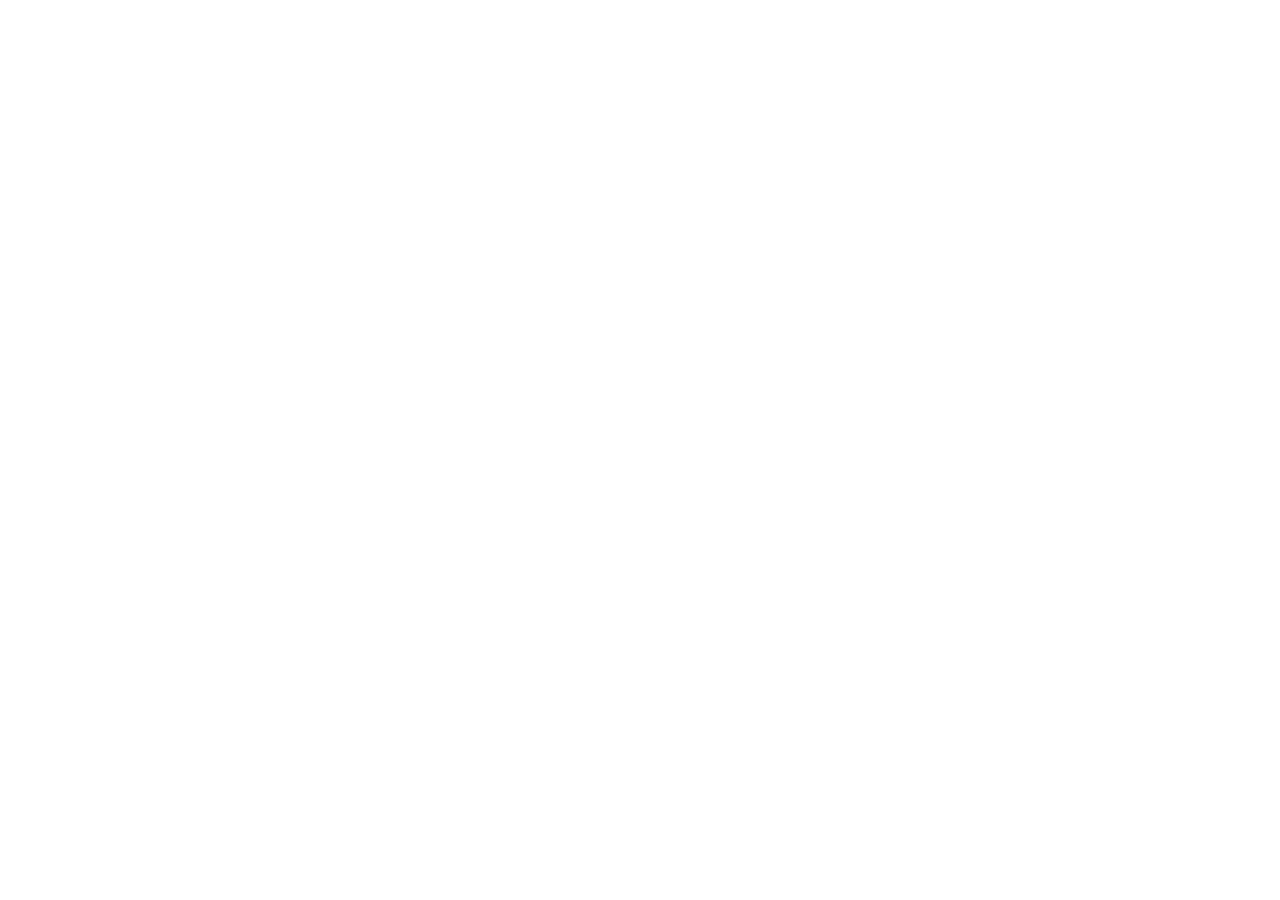
==== commit 0f21c367: "Update index.html" ====
--- a/index.html
+++ b/index.html
@@ -47,8 +47,8 @@
         } catch (e) {}
       })();
     </script>
-    <script type="module" crossorigin src="/assets/index-CyqtdPBo.js"></script>
-    <link rel="stylesheet" crossorigin href="/assets/index-DPY8oxR_.css">
+    <script type="module" crossorigin src="/mawenaassets.com/assets/index-CyqtdPBo.js"></script>
+    <link rel="stylesheet" crossorigin href="/mawenaassets.com/assets/index-DPY8oxR_.css">
   </head>
   <body>
     <div id="root"></div>
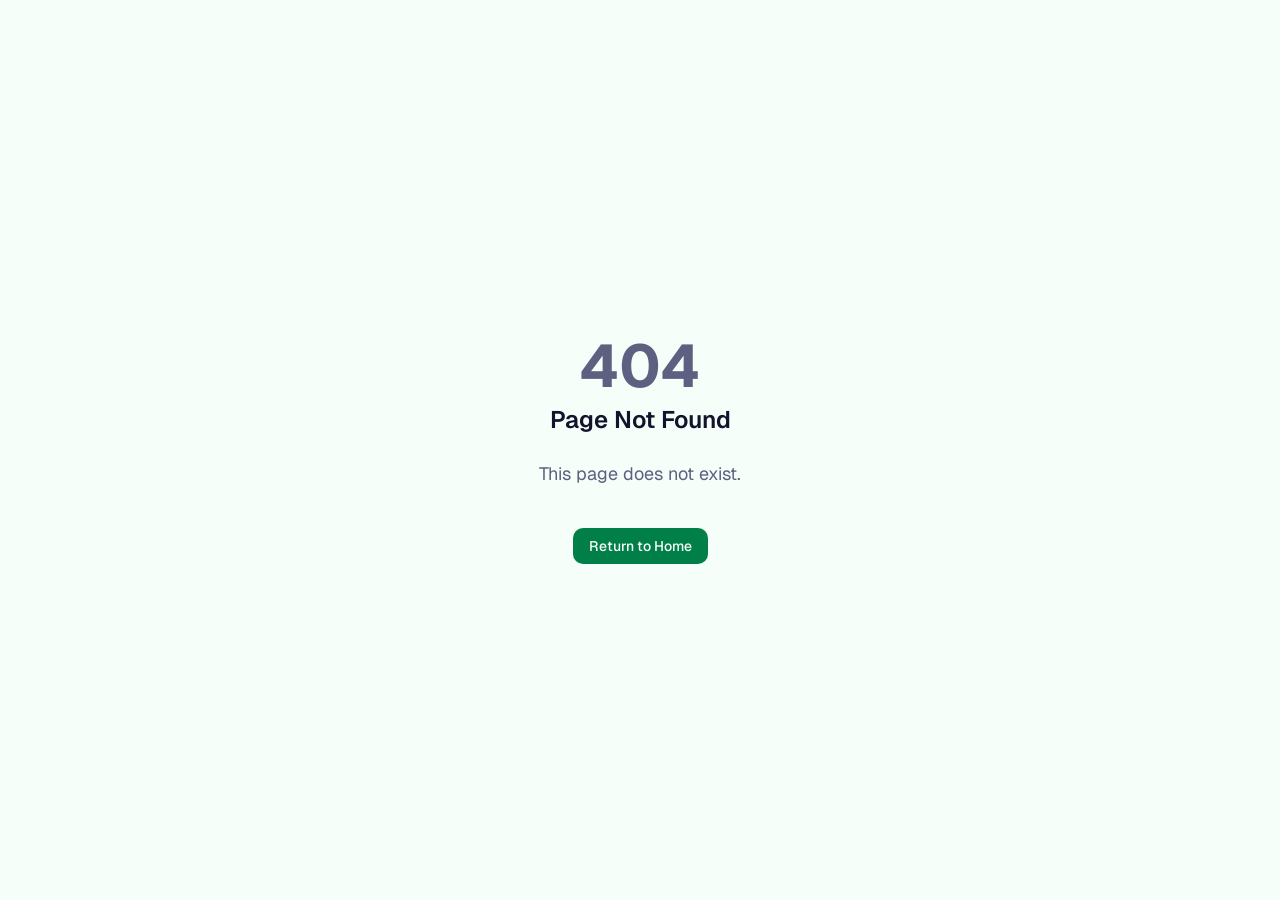
==== commit 06686eae: "Update index.html" ====
--- a/index.html
+++ b/index.html
@@ -47,8 +47,8 @@
         } catch (e) {}
       })();
     </script>
-    <script type="module" crossorigin src="/mawenaassets.com/assets/index-CyqtdPBo.js"></script>
-    <link rel="stylesheet" crossorigin href="/mawenaassets.com/assets/index-DPY8oxR_.css">
+    <script type="module" crossorigin src="./assets/index-CyqtdPBo.js"></script>
+    <link rel="stylesheet" crossorigin href="./assets/index-DPY8oxR_.css">
   </head>
   <body>
     <div id="root"></div>
--- a/assets/index-DPY8oxR_.css
+++ b/assets/index-DPY8oxR_.css
@@ -0,0 +1 @@
+@import"https://fonts.googleapis.com/css2?family=Fira+Code:wght@300..700&family=Geist+Mono:wght@100..900&family=Geist:wght@100..900&family=Inter:ital,opsz,wght@0,14..32,100..900;1,14..32,100..900&family=JetBrains+Mono:ital,wght@0,100..800;1,100..800&family=Montserrat:ital,wght@0,100..900;1,100..900&family=Noto+Serif:ital,wght@0,100..900;1,100..900&display=swap";@layer components;@layer properties{@supports (((-webkit-hyphens:none)) and (not (margin-trim:inline))) or ((-moz-orient:inline) and (not (color:rgb(from red r g b)))){*,:before,:after,::backdrop{--tw-translate-x:0;--tw-translate-y:0;--tw-translate-z:0;--tw-rotate-x:initial;--tw-rotate-y:initial;--tw-rotate-z:initial;--tw-skew-x:initial;--tw-skew-y:initial;--tw-space-y-reverse:0;--tw-border-style:solid;--tw-gradient-position:initial;--tw-gradient-from:#0000;--tw-gradient-via:#0000;--tw-gradient-to:#0000;--tw-gradient-stops:initial;--tw-gradient-via-stops:initial;--tw-gradient-from-position:0%;--tw-gradient-via-position:50%;--tw-gradient-to-position:100%;--tw-leading:initial;--tw-font-weight:initial;--tw-tracking:initial;--tw-ordinal:initial;--tw-slashed-zero:initial;--tw-numeric-figure:initial;--tw-numeric-spacing:initial;--tw-numeric-fraction:initial;--tw-shadow:0 0 #0000;--tw-shadow-color:initial;--tw-shadow-alpha:100%;--tw-inset-shadow:0 0 #0000;--tw-inset-shadow-color:initial;--tw-inset-shadow-alpha:100%;--tw-ring-color:initial;--tw-ring-shadow:0 0 #0000;--tw-inset-ring-color:initial;--tw-inset-ring-shadow:0 0 #0000;--tw-ring-inset:initial;--tw-ring-offset-width:0px;--tw-ring-offset-color:#fff;--tw-ring-offset-shadow:0 0 #0000;--tw-outline-style:solid;--tw-blur:initial;--tw-brightness:initial;--tw-contrast:initial;--tw-grayscale:initial;--tw-hue-rotate:initial;--tw-invert:initial;--tw-opacity:initial;--tw-saturate:initial;--tw-sepia:initial;--tw-drop-shadow:initial;--tw-drop-shadow-color:initial;--tw-drop-shadow-alpha:100%;--tw-drop-shadow-size:initial;--tw-backdrop-blur:initial;--tw-backdrop-brightness:initial;--tw-backdrop-contrast:initial;--tw-backdrop-grayscale:initial;--tw-backdrop-hue-rotate:initial;--tw-backdrop-invert:initial;--tw-backdrop-opacity:initial;--tw-backdrop-saturate:initial;--tw-backdrop-sepia:initial;--tw-duration:initial;--tw-ease:initial;--tw-content:"";--tw-scale-x:1;--tw-scale-y:1;--tw-scale-z:1;--tw-animation-delay:0s;--tw-animation-direction:normal;--tw-animation-duration:initial;--tw-animation-fill-mode:none;--tw-animation-iteration-count:1;--tw-enter-blur:0;--tw-enter-opacity:1;--tw-enter-rotate:0;--tw-enter-scale:1;--tw-enter-translate-x:0;--tw-enter-translate-y:0;--tw-exit-blur:0;--tw-exit-opacity:1;--tw-exit-rotate:0;--tw-exit-scale:1;--tw-exit-translate-x:0;--tw-exit-translate-y:0}}}@layer theme{:root,:host{--color-red-50:oklch(97.1% .013 17.38);--color-red-500:oklch(63.7% .237 25.331);--color-red-700:oklch(50.5% .213 27.518);--color-orange-50:oklch(98% .016 73.684);--color-orange-300:oklch(83.7% .128 66.29);--color-orange-500:oklch(70.5% .213 47.604);--color-orange-700:oklch(55.3% .195 38.402);--color-green-50:oklch(98.2% .018 155.826);--color-green-600:oklch(62.7% .194 149.214);--color-emerald-50:oklch(97.9% .021 166.113);--color-emerald-100:oklch(95% .052 163.051);--color-emerald-200:oklch(90.5% .093 164.15);--color-emerald-300:oklch(84.5% .143 164.978);--color-emerald-400:oklch(76.5% .177 163.223);--color-emerald-500:oklch(69.6% .17 162.48);--color-emerald-600:oklch(59.6% .145 163.225);--color-emerald-700:oklch(50.8% .118 165.612);--color-emerald-900:oklch(37.8% .077 168.94);--color-teal-50:oklch(98.4% .014 180.72);--color-teal-100:oklch(95.3% .051 180.801);--color-teal-300:oklch(85.5% .138 181.071);--color-teal-500:oklch(70.4% .14 182.503);--color-teal-600:oklch(60% .118 184.704);--color-teal-700:oklch(51.1% .096 186.391);--color-teal-900:oklch(38.6% .063 188.416);--color-blue-50:oklch(97% .014 254.604);--color-blue-200:oklch(88.2% .059 254.128);--color-blue-600:oklch(54.6% .245 262.881);--color-blue-700:oklch(48.8% .243 264.376);--color-blue-900:oklch(37.9% .146 265.522);--color-purple-50:oklch(97.7% .014 308.299);--color-purple-100:oklch(94.6% .033 307.174);--color-purple-200:oklch(90.2% .063 306.703);--color-purple-300:oklch(82.7% .119 306.383);--color-purple-400:oklch(71.4% .203 305.504);--color-purple-500:oklch(62.7% .265 303.9);--color-purple-600:oklch(55.8% .288 302.321);--color-purple-700:oklch(49.6% .265 301.924);--color-purple-800:oklch(43.8% .218 303.724);--color-purple-900:oklch(38.1% .176 304.987);--color-gray-300:oklch(87.2% .01 258.338);--color-gray-400:oklch(70.7% .022 261.325);--color-gray-500:oklch(55.1% .027 264.364);--color-gray-600:oklch(44.6% .03 256.802);--color-gray-700:oklch(37.3% .034 259.733);--color-gray-800:oklch(27.8% .033 256.848);--color-gray-900:oklch(21% .034 264.665);--color-black:#000;--color-white:#fff;--spacing:.25rem;--container-sm:24rem;--container-md:28rem;--container-lg:32rem;--container-2xl:42rem;--container-3xl:48rem;--container-4xl:56rem;--container-5xl:64rem;--container-6xl:72rem;--container-7xl:80rem;--text-xs:.75rem;--text-xs--line-height:calc(1/.75);--text-sm:.875rem;--text-sm--line-height:calc(1.25/.875);--text-base:1rem;--text-base--line-height: 1.5 ;--text-lg:1.125rem;--text-lg--line-height:calc(1.75/1.125);--text-xl:1.25rem;--text-xl--line-height:calc(1.75/1.25);--text-2xl:1.5rem;--text-2xl--line-height:calc(2/1.5);--text-3xl:1.875rem;--text-3xl--line-height: 1.2 ;--text-4xl:2.25rem;--text-4xl--line-height:calc(2.5/2.25);--text-5xl:3rem;--text-5xl--line-height:1;--text-6xl:3.75rem;--text-6xl--line-height:1;--font-weight-normal:400;--font-weight-medium:500;--font-weight-semibold:600;--font-weight-bold:700;--tracking-tight:-.025em;--tracking-wide:.025em;--tracking-widest:.1em;--leading-snug:1.375;--leading-normal:1.5;--leading-relaxed:1.625;--radius-xs:.125rem;--radius-2xl:1rem;--radius-3xl:1.5rem;--ease-in-out:cubic-bezier(.4,0,.2,1);--animate-spin:spin 1s linear infinite;--blur-sm:8px;--blur-2xl:40px;--aspect-video:16/9;--default-transition-duration:.15s;--default-transition-timing-function:cubic-bezier(.4,0,.2,1);--default-font-family:"Geist",ui-sans-serif,system-ui,sans-serif,"Apple Color Emoji","Segoe UI Emoji","Segoe UI Symbol","Noto Color Emoji";--default-mono-font-family:"Geist Mono",ui-monospace,SFMono-Regular,Menlo,Monaco,Consolas,"Liberation Mono","Courier New",monospace;--color-border:var(--border)}}@layer base{*,:after,:before,::backdrop{box-sizing:border-box;border:0 solid;margin:0;padding:0}::file-selector-button{box-sizing:border-box;border:0 solid;margin:0;padding:0}html,:host{-webkit-text-size-adjust:100%;tab-size:4;line-height:1.5;font-family:var(--default-font-family,ui-sans-serif,system-ui,sans-serif,"Apple Color Emoji","Segoe UI Emoji","Segoe UI Symbol","Noto Color Emoji");font-feature-settings:var(--default-font-feature-settings,normal);font-variation-settings:var(--default-font-variation-settings,normal);-webkit-tap-highlight-color:transparent}hr{height:0;color:inherit;border-top-width:1px}abbr:where([title]){-webkit-text-decoration:underline dotted;text-decoration:underline dotted}h1,h2,h3,h4,h5,h6{font-size:inherit;font-weight:inherit}a{color:inherit;-webkit-text-decoration:inherit;text-decoration:inherit}b,strong{font-weight:bolder}code,kbd,samp,pre{font-family:var(--default-mono-font-family,ui-monospace,SFMono-Regular,Menlo,Monaco,Consolas,"Liberation Mono","Courier New",monospace);font-feature-settings:var(--default-mono-font-feature-settings,normal);font-variation-settings:var(--default-mono-font-variation-settings,normal);font-size:1em}small{font-size:80%}sub,sup{vertical-align:baseline;font-size:75%;line-height:0;position:relative}sub{bottom:-.25em}sup{top:-.5em}table{text-indent:0;border-color:inherit;border-collapse:collapse}:-moz-focusring{outline:auto}progress{vertical-align:baseline}summary{display:list-item}ol,ul,menu{list-style:none}img,svg,video,canvas,audio,iframe,embed,object{vertical-align:middle;display:block}img,video{max-width:100%;height:auto}button,input,select,optgroup,textarea{font:inherit;font-feature-settings:inherit;font-variation-settings:inherit;letter-spacing:inherit;color:inherit;opacity:1;background-color:#0000;border-radius:0}::file-selector-button{font:inherit;font-feature-settings:inherit;font-variation-settings:inherit;letter-spacing:inherit;color:inherit;opacity:1;background-color:#0000;border-radius:0}:where(select:is([multiple],[size])) optgroup{font-weight:bolder}:where(select:is([multiple],[size])) optgroup option{padding-inline-start:20px}::file-selector-button{margin-inline-end:4px}::placeholder{opacity:1}@supports (not ((-webkit-appearance:-apple-pay-button))) or (contain-intrinsic-size:1px){::placeholder{color:currentColor}@supports (color:color-mix(in lab,red,red)){::placeholder{color:color-mix(in oklab,currentcolor 50%,transparent)}}}textarea{resize:vertical}::-webkit-search-decoration{-webkit-appearance:none}::-webkit-date-and-time-value{min-height:1lh;text-align:inherit}::-webkit-datetime-edit{display:inline-flex}::-webkit-datetime-edit-fields-wrapper{padding:0}::-webkit-datetime-edit{padding-block:0}::-webkit-datetime-edit-year-field{padding-block:0}::-webkit-datetime-edit-month-field{padding-block:0}::-webkit-datetime-edit-day-field{padding-block:0}::-webkit-datetime-edit-hour-field{padding-block:0}::-webkit-datetime-edit-minute-field{padding-block:0}::-webkit-datetime-edit-second-field{padding-block:0}::-webkit-datetime-edit-millisecond-field{padding-block:0}::-webkit-datetime-edit-meridiem-field{padding-block:0}::-webkit-calendar-picker-indicator{line-height:1}:-moz-ui-invalid{box-shadow:none}button,input:where([type=button],[type=reset],[type=submit]){appearance:button}::file-selector-button{appearance:button}::-webkit-inner-spin-button{height:auto}::-webkit-outer-spin-button{height:auto}[hidden]:where(:not([hidden=until-found])){display:none!important}*{border-color:var(--border);outline-color:var(--ring)}@supports (color:color-mix(in lab,red,red)){*{outline-color:color-mix(in oklab,var(--ring)50%,transparent)}}body{background-color:var(--background);color:var(--foreground)}}@layer utilities{.\@container\/card-header{container:card-header/inline-size}.\@container\/field-group{container:field-group/inline-size}.pointer-events-none{pointer-events:none}.invisible{visibility:hidden}.sr-only{clip-path:inset(50%);white-space:nowrap;border-width:0;width:1px;height:1px;margin:-1px;padding:0;position:absolute;overflow:hidden}.absolute{position:absolute}.fixed{position:fixed}.relative{position:relative}.sticky{position:sticky}.inset-0{inset:calc(var(--spacing)*0)}.inset-x-0{inset-inline:calc(var(--spacing)*0)}.inset-y-0{inset-block:calc(var(--spacing)*0)}.-top-12{top:calc(var(--spacing)*-12)}.top-0{top:calc(var(--spacing)*0)}.top-1\.5{top:calc(var(--spacing)*1.5)}.top-1\/2{top:50%}.top-3\.5{top:calc(var(--spacing)*3.5)}.top-4{top:calc(var(--spacing)*4)}.top-\[50\%\]{top:50%}.top-\[60\%\]{top:60%}.top-full{top:100%}.top-px{top:1px}.-right-12{right:calc(var(--spacing)*-12)}.right-0{right:calc(var(--spacing)*0)}.right-1{right:calc(var(--spacing)*1)}.right-2{right:calc(var(--spacing)*2)}.right-3{right:calc(var(--spacing)*3)}.right-4{right:calc(var(--spacing)*4)}.-bottom-12{bottom:calc(var(--spacing)*-12)}.bottom-0{bottom:calc(var(--spacing)*0)}.-left-12{left:calc(var(--spacing)*-12)}.left-0{left:calc(var(--spacing)*0)}.left-1\/2{left:50%}.left-2{left:calc(var(--spacing)*2)}.left-\[50\%\]{left:50%}.isolate{isolation:isolate}.z-1{z-index:1}.z-10{z-index:10}.z-20{z-index:20}.z-50{z-index:50}.order-first{order:-9999}.order-last{order:9999}.col-start-2{grid-column-start:2}.row-span-2{grid-row:span 2/span 2}.row-start-1{grid-row-start:1}.container{width:100%}@media(min-width:40rem){.container{max-width:40rem}}@media(min-width:48rem){.container{max-width:48rem}}@media(min-width:64rem){.container{max-width:64rem}}@media(min-width:80rem){.container{max-width:80rem}}@media(min-width:96rem){.container{max-width:96rem}}.\!m-0{margin:calc(var(--spacing)*0)!important}.-mx-1{margin-inline:calc(var(--spacing)*-1)}.mx-2{margin-inline:calc(var(--spacing)*2)}.mx-3\.5{margin-inline:calc(var(--spacing)*3.5)}.mx-auto{margin-inline:auto}.-my-2{margin-block:calc(var(--spacing)*-2)}.my-0{margin-block:calc(var(--spacing)*0)}.my-0\.5{margin-block:calc(var(--spacing)*.5)}.my-1{margin-block:calc(var(--spacing)*1)}.prose{color:var(--tw-prose-body);max-width:65ch}.prose :where(p):not(:where([class~=not-prose],[class~=not-prose] *)){margin-top:1.25em;margin-bottom:1.25em}.prose :where([class~=lead]):not(:where([class~=not-prose],[class~=not-prose] *)){color:var(--tw-prose-lead);margin-top:1.2em;margin-bottom:1.2em;font-size:1.25em;line-height:1.6}.prose :where(a):not(:where([class~=not-prose],[class~=not-prose] *)){color:var(--tw-prose-links);font-weight:500;text-decoration:underline}.prose :where(strong):not(:where([class~=not-prose],[class~=not-prose] *)){color:var(--tw-prose-bold);font-weight:600}.prose :where(a strong):not(:where([class~=not-prose],[class~=not-prose] *)),.prose :where(blockquote strong):not(:where([class~=not-prose],[class~=not-prose] *)),.prose :where(thead th strong):not(:where([class~=not-prose],[class~=not-prose] *)){color:inherit}.prose :where(ol):not(:where([class~=not-prose],[class~=not-prose] *)){margin-top:1.25em;margin-bottom:1.25em;padding-inline-start:1.625em;list-style-type:decimal}.prose :where(ol[type=A]):not(:where([class~=not-prose],[class~=not-prose] *)){list-style-type:upper-alpha}.prose :where(ol[type=a]):not(:where([class~=not-prose],[class~=not-prose] *)){list-style-type:lower-alpha}.prose :where(ol[type=A s]):not(:where([class~=not-prose],[class~=not-prose] *)){list-style-type:upper-alpha}.prose :where(ol[type=a s]):not(:where([class~=not-prose],[class~=not-prose] *)){list-style-type:lower-alpha}.prose :where(ol[type=I]):not(:where([class~=not-prose],[class~=not-prose] *)){list-style-type:upper-roman}.prose :where(ol[type=i]):not(:where([class~=not-prose],[class~=not-prose] *)){list-style-type:lower-roman}.prose :where(ol[type=I s]):not(:where([class~=not-prose],[class~=not-prose] *)){list-style-type:upper-roman}.prose :where(ol[type=i s]):not(:where([class~=not-prose],[class~=not-prose] *)){list-style-type:lower-roman}.prose :where(ol[type="1"]):not(:where([class~=not-prose],[class~=not-prose] *)){list-style-type:decimal}.prose :where(ul):not(:where([class~=not-prose],[class~=not-prose] *)){margin-top:1.25em;margin-bottom:1.25em;padding-inline-start:1.625em;list-style-type:disc}.prose :where(ol>li):not(:where([class~=not-prose],[class~=not-prose] *))::marker{color:var(--tw-prose-counters);font-weight:400}.prose :where(ul>li):not(:where([class~=not-prose],[class~=not-prose] *))::marker{color:var(--tw-prose-bullets)}.prose :where(dt):not(:where([class~=not-prose],[class~=not-prose] *)){color:var(--tw-prose-headings);margin-top:1.25em;font-weight:600}.prose :where(hr):not(:where([class~=not-prose],[class~=not-prose] *)){border-color:var(--tw-prose-hr);border-top-width:1px;margin-top:3em;margin-bottom:3em}.prose :where(blockquote):not(:where([class~=not-prose],[class~=not-prose] *)){color:var(--tw-prose-quotes);border-inline-start-width:.25rem;border-inline-start-color:var(--tw-prose-quote-borders);quotes:"“""”""‘""’";margin-top:1.6em;margin-bottom:1.6em;padding-inline-start:1em;font-style:italic;font-weight:500}.prose :where(blockquote p:first-of-type):not(:where([class~=not-prose],[class~=not-prose] *)):before{content:open-quote}.prose :where(blockquote p:last-of-type):not(:where([class~=not-prose],[class~=not-prose] *)):after{content:close-quote}.prose :where(h1):not(:where([class~=not-prose],[class~=not-prose] *)){color:var(--tw-prose-headings);margin-top:0;margin-bottom:.888889em;font-size:2.25em;font-weight:800;line-height:1.11111}.prose :where(h1 strong):not(:where([class~=not-prose],[class~=not-prose] *)){color:inherit;font-weight:900}.prose :where(h2):not(:where([class~=not-prose],[class~=not-prose] *)){color:var(--tw-prose-headings);margin-top:2em;margin-bottom:1em;font-size:1.5em;font-weight:700;line-height:1.33333}.prose :where(h2 strong):not(:where([class~=not-prose],[class~=not-prose] *)){color:inherit;font-weight:800}.prose :where(h3):not(:where([class~=not-prose],[class~=not-prose] *)){color:var(--tw-prose-headings);margin-top:1.6em;margin-bottom:.6em;font-size:1.25em;font-weight:600;line-height:1.6}.prose :where(h3 strong):not(:where([class~=not-prose],[class~=not-prose] *)){color:inherit;font-weight:700}.prose :where(h4):not(:where([class~=not-prose],[class~=not-prose] *)){color:var(--tw-prose-headings);margin-top:1.5em;margin-bottom:.5em;font-weight:600;line-height:1.5}.prose :where(h4 strong):not(:where([class~=not-prose],[class~=not-prose] *)){color:inherit;font-weight:700}.prose :where(img):not(:where([class~=not-prose],[class~=not-prose] *)){margin-top:2em;margin-bottom:2em}.prose :where(picture):not(:where([class~=not-prose],[class~=not-prose] *)){margin-top:2em;margin-bottom:2em;display:block}.prose :where(video):not(:where([class~=not-prose],[class~=not-prose] *)){margin-top:2em;margin-bottom:2em}.prose :where(kbd):not(:where([class~=not-prose],[class~=not-prose] *)){color:var(--tw-prose-kbd);box-shadow:0 0 0 1px var(--tw-prose-kbd-shadows),0 3px 0 var(--tw-prose-kbd-shadows);padding-top:.1875em;padding-inline-end:.375em;padding-bottom:.1875em;border-radius:.3125rem;padding-inline-start:.375em;font-family:inherit;font-size:.875em;font-weight:500}.prose :where(code):not(:where([class~=not-prose],[class~=not-prose] *)){color:var(--tw-prose-code);font-size:.875em;font-weight:600}.prose :where(code):not(:where([class~=not-prose],[class~=not-prose] *)):before,.prose :where(code):not(:where([class~=not-prose],[class~=not-prose] *)):after{content:"`"}.prose :where(a code):not(:where([class~=not-prose],[class~=not-prose] *)),.prose :where(h1 code):not(:where([class~=not-prose],[class~=not-prose] *)){color:inherit}.prose :where(h2 code):not(:where([class~=not-prose],[class~=not-prose] *)){color:inherit;font-size:.875em}.prose :where(h3 code):not(:where([class~=not-prose],[class~=not-prose] *)){color:inherit;font-size:.9em}.prose :where(h4 code):not(:where([class~=not-prose],[class~=not-prose] *)),.prose :where(blockquote code):not(:where([class~=not-prose],[class~=not-prose] *)),.prose :where(thead th code):not(:where([class~=not-prose],[class~=not-prose] *)){color:inherit}.prose :where(pre):not(:where([class~=not-prose],[class~=not-prose] *)){color:var(--tw-prose-pre-code);background-color:var(--tw-prose-pre-bg);padding-top:.857143em;padding-inline-end:1.14286em;padding-bottom:.857143em;border-radius:.375rem;margin-top:1.71429em;margin-bottom:1.71429em;padding-inline-start:1.14286em;font-size:.875em;font-weight:400;line-height:1.71429;overflow-x:auto}.prose :where(pre code):not(:where([class~=not-prose],[class~=not-prose] *)){font-weight:inherit;color:inherit;font-size:inherit;font-family:inherit;line-height:inherit;background-color:#0000;border-width:0;border-radius:0;padding:0}.prose :where(pre code):not(:where([class~=not-prose],[class~=not-prose] *)):before,.prose :where(pre code):not(:where([class~=not-prose],[class~=not-prose] *)):after{content:none}.prose :where(table):not(:where([class~=not-prose],[class~=not-prose] *)){table-layout:auto;width:100%;margin-top:2em;margin-bottom:2em;font-size:.875em;line-height:1.71429}.prose :where(thead):not(:where([class~=not-prose],[class~=not-prose] *)){border-bottom-width:1px;border-bottom-color:var(--tw-prose-th-borders)}.prose :where(thead th):not(:where([class~=not-prose],[class~=not-prose] *)){color:var(--tw-prose-headings);vertical-align:bottom;padding-inline-end:.571429em;padding-bottom:.571429em;padding-inline-start:.571429em;font-weight:600}.prose :where(tbody tr):not(:where([class~=not-prose],[class~=not-prose] *)){border-bottom-width:1px;border-bottom-color:var(--tw-prose-td-borders)}.prose :where(tbody tr:last-child):not(:where([class~=not-prose],[class~=not-prose] *)){border-bottom-width:0}.prose :where(tbody td):not(:where([class~=not-prose],[class~=not-prose] *)){vertical-align:baseline}.prose :where(tfoot):not(:where([class~=not-prose],[class~=not-prose] *)){border-top-width:1px;border-top-color:var(--tw-prose-th-borders)}.prose :where(tfoot td):not(:where([class~=not-prose],[class~=not-prose] *)){vertical-align:top}.prose :where(th,td):not(:where([class~=not-prose],[class~=not-prose] *)){text-align:start}.prose :where(figure>*):not(:where([class~=not-prose],[class~=not-prose] *)){margin-top:0;margin-bottom:0}.prose :where(figcaption):not(:where([class~=not-prose],[class~=not-prose] *)){color:var(--tw-prose-captions);margin-top:.857143em;font-size:.875em;line-height:1.42857}.prose{--tw-prose-body:oklch(37.3% .034 259.733);--tw-prose-headings:oklch(21% .034 264.665);--tw-prose-lead:oklch(44.6% .03 256.802);--tw-prose-links:oklch(21% .034 264.665);--tw-prose-bold:oklch(21% .034 264.665);--tw-prose-counters:oklch(55.1% .027 264.364);--tw-prose-bullets:oklch(87.2% .01 258.338);--tw-prose-hr:oklch(92.8% .006 264.531);--tw-prose-quotes:oklch(21% .034 264.665);--tw-prose-quote-borders:oklch(92.8% .006 264.531);--tw-prose-captions:oklch(55.1% .027 264.364);--tw-prose-kbd:oklch(21% .034 264.665);--tw-prose-kbd-shadows:oklab(21% -.00316127 -.0338527/.1);--tw-prose-code:oklch(21% .034 264.665);--tw-prose-pre-code:oklch(92.8% .006 264.531);--tw-prose-pre-bg:oklch(27.8% .033 256.848);--tw-prose-th-borders:oklch(87.2% .01 258.338);--tw-prose-td-borders:oklch(92.8% .006 264.531);--tw-prose-invert-body:oklch(87.2% .01 258.338);--tw-prose-invert-headings:#fff;--tw-prose-invert-lead:oklch(70.7% .022 261.325);--tw-prose-invert-links:#fff;--tw-prose-invert-bold:#fff;--tw-prose-invert-counters:oklch(70.7% .022 261.325);--tw-prose-invert-bullets:oklch(44.6% .03 256.802);--tw-prose-invert-hr:oklch(37.3% .034 259.733);--tw-prose-invert-quotes:oklch(96.7% .003 264.542);--tw-prose-invert-quote-borders:oklch(37.3% .034 259.733);--tw-prose-invert-captions:oklch(70.7% .022 261.325);--tw-prose-invert-kbd:#fff;--tw-prose-invert-kbd-shadows:#ffffff1a;--tw-prose-invert-code:#fff;--tw-prose-invert-pre-code:oklch(87.2% .01 258.338);--tw-prose-invert-pre-bg:#00000080;--tw-prose-invert-th-borders:oklch(44.6% .03 256.802);--tw-prose-invert-td-borders:oklch(37.3% .034 259.733);font-size:1rem;line-height:1.75}.prose :where(picture>img):not(:where([class~=not-prose],[class~=not-prose] *)){margin-top:0;margin-bottom:0}.prose :where(li):not(:where([class~=not-prose],[class~=not-prose] *)){margin-top:.5em;margin-bottom:.5em}.prose :where(ol>li):not(:where([class~=not-prose],[class~=not-prose] *)),.prose :where(ul>li):not(:where([class~=not-prose],[class~=not-prose] *)){padding-inline-start:.375em}.prose :where(.prose>ul>li p):not(:where([class~=not-prose],[class~=not-prose] *)){margin-top:.75em;margin-bottom:.75em}.prose :where(.prose>ul>li>p:first-child):not(:where([class~=not-prose],[class~=not-prose] *)){margin-top:1.25em}.prose :where(.prose>ul>li>p:last-child):not(:where([class~=not-prose],[class~=not-prose] *)){margin-bottom:1.25em}.prose :where(.prose>ol>li>p:first-child):not(:where([class~=not-prose],[class~=not-prose] *)){margin-top:1.25em}.prose :where(.prose>ol>li>p:last-child):not(:where([class~=not-prose],[class~=not-prose] *)){margin-bottom:1.25em}.prose :where(ul ul,ul ol,ol ul,ol ol):not(:where([class~=not-prose],[class~=not-prose] *)){margin-top:.75em;margin-bottom:.75em}.prose :where(dl):not(:where([class~=not-prose],[class~=not-prose] *)){margin-top:1.25em;margin-bottom:1.25em}.prose :where(dd):not(:where([class~=not-prose],[class~=not-prose] *)){margin-top:.5em;padding-inline-start:1.625em}.prose :where(hr+*):not(:where([class~=not-prose],[class~=not-prose] *)),.prose :where(h2+*):not(:where([class~=not-prose],[class~=not-prose] *)),.prose :where(h3+*):not(:where([class~=not-prose],[class~=not-prose] *)),.prose :where(h4+*):not(:where([class~=not-prose],[class~=not-prose] *)){margin-top:0}.prose :where(thead th:first-child):not(:where([class~=not-prose],[class~=not-prose] *)){padding-inline-start:0}.prose :where(thead th:last-child):not(:where([class~=not-prose],[class~=not-prose] *)){padding-inline-end:0}.prose :where(tbody td,tfoot td):not(:where([class~=not-prose],[class~=not-prose] *)){padding-top:.571429em;padding-inline-end:.571429em;padding-bottom:.571429em;padding-inline-start:.571429em}.prose :where(tbody td:first-child,tfoot td:first-child):not(:where([class~=not-prose],[class~=not-prose] *)){padding-inline-start:0}.prose :where(tbody td:last-child,tfoot td:last-child):not(:where([class~=not-prose],[class~=not-prose] *)){padding-inline-end:0}.prose :where(figure):not(:where([class~=not-prose],[class~=not-prose] *)){margin-top:2em;margin-bottom:2em}.prose :where(.prose>:first-child):not(:where([class~=not-prose],[class~=not-prose] *)){margin-top:0}.prose :where(.prose>:last-child):not(:where([class~=not-prose],[class~=not-prose] *)){margin-bottom:0}.prose-lg{font-size:1.125rem;line-height:1.77778}.prose-lg :where(p):not(:where([class~=not-prose],[class~=not-prose] *)){margin-top:1.33333em;margin-bottom:1.33333em}.prose-lg :where([class~=lead]):not(:where([class~=not-prose],[class~=not-prose] *)){margin-top:1.09091em;margin-bottom:1.09091em;font-size:1.22222em;line-height:1.45455}.prose-lg :where(blockquote):not(:where([class~=not-prose],[class~=not-prose] *)){margin-top:1.66667em;margin-bottom:1.66667em;padding-inline-start:1em}.prose-lg :where(h1):not(:where([class~=not-prose],[class~=not-prose] *)){margin-top:0;margin-bottom:.833333em;font-size:2.66667em;line-height:1}.prose-lg :where(h2):not(:where([class~=not-prose],[class~=not-prose] *)){margin-top:1.86667em;margin-bottom:1.06667em;font-size:1.66667em;line-height:1.33333}.prose-lg :where(h3):not(:where([class~=not-prose],[class~=not-prose] *)){margin-top:1.66667em;margin-bottom:.666667em;font-size:1.33333em;line-height:1.5}.prose-lg :where(h4):not(:where([class~=not-prose],[class~=not-prose] *)){margin-top:1.77778em;margin-bottom:.444444em;line-height:1.55556}.prose-lg :where(img):not(:where([class~=not-prose],[class~=not-prose] *)),.prose-lg :where(picture):not(:where([class~=not-prose],[class~=not-prose] *)){margin-top:1.77778em;margin-bottom:1.77778em}.prose-lg :where(picture>img):not(:where([class~=not-prose],[class~=not-prose] *)){margin-top:0;margin-bottom:0}.prose-lg :where(video):not(:where([class~=not-prose],[class~=not-prose] *)){margin-top:1.77778em;margin-bottom:1.77778em}.prose-lg :where(kbd):not(:where([class~=not-prose],[class~=not-prose] *)){padding-top:.222222em;padding-inline-end:.444444em;padding-bottom:.222222em;border-radius:.3125rem;padding-inline-start:.444444em;font-size:.888889em}.prose-lg :where(code):not(:where([class~=not-prose],[class~=not-prose] *)){font-size:.888889em}.prose-lg :where(h2 code):not(:where([class~=not-prose],[class~=not-prose] *)){font-size:.866667em}.prose-lg :where(h3 code):not(:where([class~=not-prose],[class~=not-prose] *)){font-size:.875em}.prose-lg :where(pre):not(:where([class~=not-prose],[class~=not-prose] *)){padding-top:1em;padding-inline-end:1.5em;padding-bottom:1em;border-radius:.375rem;margin-top:2em;margin-bottom:2em;padding-inline-start:1.5em;font-size:.888889em;line-height:1.75}.prose-lg :where(ol):not(:where([class~=not-prose],[class~=not-prose] *)),.prose-lg :where(ul):not(:where([class~=not-prose],[class~=not-prose] *)){margin-top:1.33333em;margin-bottom:1.33333em;padding-inline-start:1.55556em}.prose-lg :where(li):not(:where([class~=not-prose],[class~=not-prose] *)){margin-top:.666667em;margin-bottom:.666667em}.prose-lg :where(ol>li):not(:where([class~=not-prose],[class~=not-prose] *)),.prose-lg :where(ul>li):not(:where([class~=not-prose],[class~=not-prose] *)){padding-inline-start:.444444em}.prose-lg :where(.prose-lg>ul>li p):not(:where([class~=not-prose],[class~=not-prose] *)){margin-top:.888889em;margin-bottom:.888889em}.prose-lg :where(.prose-lg>ul>li>p:first-child):not(:where([class~=not-prose],[class~=not-prose] *)){margin-top:1.33333em}.prose-lg :where(.prose-lg>ul>li>p:last-child):not(:where([class~=not-prose],[class~=not-prose] *)){margin-bottom:1.33333em}.prose-lg :where(.prose-lg>ol>li>p:first-child):not(:where([class~=not-prose],[class~=not-prose] *)){margin-top:1.33333em}.prose-lg :where(.prose-lg>ol>li>p:last-child):not(:where([class~=not-prose],[class~=not-prose] *)){margin-bottom:1.33333em}.prose-lg :where(ul ul,ul ol,ol ul,ol ol):not(:where([class~=not-prose],[class~=not-prose] *)){margin-top:.888889em;margin-bottom:.888889em}.prose-lg :where(dl):not(:where([class~=not-prose],[class~=not-prose] *)){margin-top:1.33333em;margin-bottom:1.33333em}.prose-lg :where(dt):not(:where([class~=not-prose],[class~=not-prose] *)){margin-top:1.33333em}.prose-lg :where(dd):not(:where([class~=not-prose],[class~=not-prose] *)){margin-top:.666667em;padding-inline-start:1.55556em}.prose-lg :where(hr):not(:where([class~=not-prose],[class~=not-prose] *)){margin-top:3.11111em;margin-bottom:3.11111em}.prose-lg :where(hr+*):not(:where([class~=not-prose],[class~=not-prose] *)),.prose-lg :where(h2+*):not(:where([class~=not-prose],[class~=not-prose] *)),.prose-lg :where(h3+*):not(:where([class~=not-prose],[class~=not-prose] *)),.prose-lg :where(h4+*):not(:where([class~=not-prose],[class~=not-prose] *)){margin-top:0}.prose-lg :where(table):not(:where([class~=not-prose],[class~=not-prose] *)){font-size:.888889em;line-height:1.5}.prose-lg :where(thead th):not(:where([class~=not-prose],[class~=not-prose] *)){padding-inline-end:.75em;padding-bottom:.75em;padding-inline-start:.75em}.prose-lg :where(thead th:first-child):not(:where([class~=not-prose],[class~=not-prose] *)){padding-inline-start:0}.prose-lg :where(thead th:last-child):not(:where([class~=not-prose],[class~=not-prose] *)){padding-inline-end:0}.prose-lg :where(tbody td,tfoot td):not(:where([class~=not-prose],[class~=not-prose] *)){padding-top:.75em;padding-inline-end:.75em;padding-bottom:.75em;padding-inline-start:.75em}.prose-lg :where(tbody td:first-child,tfoot td:first-child):not(:where([class~=not-prose],[class~=not-prose] *)){padding-inline-start:0}.prose-lg :where(tbody td:last-child,tfoot td:last-child):not(:where([class~=not-prose],[class~=not-prose] *)){padding-inline-end:0}.prose-lg :where(figure):not(:where([class~=not-prose],[class~=not-prose] *)){margin-top:1.77778em;margin-bottom:1.77778em}.prose-lg :where(figure>*):not(:where([class~=not-prose],[class~=not-prose] *)){margin-top:0;margin-bottom:0}.prose-lg :where(figcaption):not(:where([class~=not-prose],[class~=not-prose] *)){margin-top:1em;font-size:.888889em;line-height:1.5}.prose-lg :where(.prose-lg>:first-child):not(:where([class~=not-prose],[class~=not-prose] *)){margin-top:0}.prose-lg :where(.prose-lg>:last-child):not(:where([class~=not-prose],[class~=not-prose] *)){margin-bottom:0}.-mt-4{margin-top:calc(var(--spacing)*-4)}.-mt-16{margin-top:calc(var(--spacing)*-16)}.mt-0\.5{margin-top:calc(var(--spacing)*.5)}.mt-1{margin-top:calc(var(--spacing)*1)}.mt-1\.5{margin-top:calc(var(--spacing)*1.5)}.mt-2{margin-top:calc(var(--spacing)*2)}.mt-3{margin-top:calc(var(--spacing)*3)}.mt-4{margin-top:calc(var(--spacing)*4)}.mt-6{margin-top:calc(var(--spacing)*6)}.mt-12{margin-top:calc(var(--spacing)*12)}.mt-auto{margin-top:auto}.mr-2{margin-right:calc(var(--spacing)*2)}.mb-2{margin-bottom:calc(var(--spacing)*2)}.mb-3{margin-bottom:calc(var(--spacing)*3)}.mb-4{margin-bottom:calc(var(--spacing)*4)}.mb-6{margin-bottom:calc(var(--spacing)*6)}.mb-8{margin-bottom:calc(var(--spacing)*8)}.mb-12{margin-bottom:calc(var(--spacing)*12)}.-ml-4{margin-left:calc(var(--spacing)*-4)}.ml-1{margin-left:calc(var(--spacing)*1)}.ml-4{margin-left:calc(var(--spacing)*4)}.ml-auto{margin-left:auto}.line-clamp-1{-webkit-line-clamp:1;-webkit-box-orient:vertical;display:-webkit-box;overflow:hidden}.line-clamp-2{-webkit-line-clamp:2;-webkit-box-orient:vertical;display:-webkit-box;overflow:hidden}.line-clamp-3{-webkit-line-clamp:3;-webkit-box-orient:vertical;display:-webkit-box;overflow:hidden}.block{display:block}.flex{display:flex}.grid{display:grid}.hidden{display:none}.inline-flex{display:inline-flex}.table{display:table}.table-caption{display:table-caption}.table-cell{display:table-cell}.table-row{display:table-row}.field-sizing-content{field-sizing:content}.aspect-square{aspect-ratio:1}.aspect-video{aspect-ratio:var(--aspect-video)}.size-\(--cell-size\){width:var(--cell-size);height:var(--cell-size)}.size-2{width:calc(var(--spacing)*2);height:calc(var(--spacing)*2)}.size-2\.5{width:calc(var(--spacing)*2.5);height:calc(var(--spacing)*2.5)}.size-3{width:calc(var(--spacing)*3);height:calc(var(--spacing)*3)}.size-3\.5{width:calc(var(--spacing)*3.5);height:calc(var(--spacing)*3.5)}.size-4{width:calc(var(--spacing)*4);height:calc(var(--spacing)*4)}.size-6{width:calc(var(--spacing)*6);height:calc(var(--spacing)*6)}.size-7{width:calc(var(--spacing)*7);height:calc(var(--spacing)*7)}.size-8{width:calc(var(--spacing)*8);height:calc(var(--spacing)*8)}.size-9{width:calc(var(--spacing)*9);height:calc(var(--spacing)*9)}.size-10{width:calc(var(--spacing)*10);height:calc(var(--spacing)*10)}.size-auto{width:auto;height:auto}.size-full{width:100%;height:100%}.h-\(--cell-size\){height:var(--cell-size)}.h-\(--radix-navigation-menu-viewport-height\){height:var(--radix-navigation-menu-viewport-height)}.h-\(--radix-select-trigger-height\){height:var(--radix-select-trigger-height)}.h-1\.5{height:calc(var(--spacing)*1.5)}.h-2{height:calc(var(--spacing)*2)}.h-2\.5{height:calc(var(--spacing)*2.5)}.h-3{height:calc(var(--spacing)*3)}.h-4{height:calc(var(--spacing)*4)}.h-5{height:calc(var(--spacing)*5)}.h-6{height:calc(var(--spacing)*6)}.h-7{height:calc(var(--spacing)*7)}.h-8{height:calc(var(--spacing)*8)}.h-9{height:calc(var(--spacing)*9)}.h-10{height:calc(var(--spacing)*10)}.h-12{height:calc(var(--spacing)*12)}.h-16{height:calc(var(--spacing)*16)}.h-20{height:calc(var(--spacing)*20)}.h-24{height:calc(var(--spacing)*24)}.h-48{height:calc(var(--spacing)*48)}.h-64{height:calc(var(--spacing)*64)}.h-96{height:calc(var(--spacing)*96)}.h-\[1\.15rem\]{height:1.15rem}.h-\[calc\(100\%-1px\)\]{height:calc(100% - 1px)}.h-auto{height:auto}.h-full{height:100%}.h-px{height:1px}.h-svh{height:100svh}.max-h-\(--radix-context-menu-content-available-height\){max-height:var(--radix-context-menu-content-available-height)}.max-h-\(--radix-dropdown-menu-content-available-height\){max-height:var(--radix-dropdown-menu-content-available-height)}.max-h-\(--radix-select-content-available-height\){max-height:var(--radix-select-content-available-height)}.max-h-\[90vh\]{max-height:90vh}.max-h-\[300px\]{max-height:300px}.min-h-0{min-height:calc(var(--spacing)*0)}.min-h-4{min-height:calc(var(--spacing)*4)}.min-h-16{min-height:calc(var(--spacing)*16)}.min-h-20{min-height:calc(var(--spacing)*20)}.min-h-24{min-height:calc(var(--spacing)*24)}.min-h-32{min-height:calc(var(--spacing)*32)}.min-h-screen{min-height:100vh}.min-h-svh{min-height:100svh}.w-\(--cell-size\){width:var(--cell-size)}.w-\(--sidebar-width\){width:var(--sidebar-width)}.w-0{width:calc(var(--spacing)*0)}.w-1{width:calc(var(--spacing)*1)}.w-2{width:calc(var(--spacing)*2)}.w-2\.5{width:calc(var(--spacing)*2.5)}.w-3{width:calc(var(--spacing)*3)}.w-3\/4{width:75%}.w-4{width:calc(var(--spacing)*4)}.w-5{width:calc(var(--spacing)*5)}.w-6{width:calc(var(--spacing)*6)}.w-8{width:calc(var(--spacing)*8)}.w-9{width:calc(var(--spacing)*9)}.w-10{width:calc(var(--spacing)*10)}.w-12{width:calc(var(--spacing)*12)}.w-16{width:calc(var(--spacing)*16)}.w-20{width:calc(var(--spacing)*20)}.w-24{width:calc(var(--spacing)*24)}.w-32{width:calc(var(--spacing)*32)}.w-64{width:calc(var(--spacing)*64)}.w-72{width:calc(var(--spacing)*72)}.w-96{width:calc(var(--spacing)*96)}.w-\[100px\]{width:100px}.w-auto{width:auto}.w-fit{width:fit-content}.w-full{width:100%}.w-max{width:max-content}.w-px{width:1px}.max-w-\(--skeleton-width\){max-width:var(--skeleton-width)}.max-w-2xl{max-width:var(--container-2xl)}.max-w-3xl{max-width:var(--container-3xl)}.max-w-4xl{max-width:var(--container-4xl)}.max-w-5xl{max-width:var(--container-5xl)}.max-w-6xl{max-width:var(--container-6xl)}.max-w-7xl{max-width:var(--container-7xl)}.max-w-\[calc\(100\%-2rem\)\]{max-width:calc(100% - 2rem)}.max-w-max{max-width:max-content}.max-w-md{max-width:var(--container-md)}.max-w-none{max-width:none}.max-w-sm{max-width:var(--container-sm)}.min-w-\(--cell-size\){min-width:var(--cell-size)}.min-w-\(--radix-select-trigger-width\){min-width:var(--radix-select-trigger-width)}.min-w-0{min-width:calc(var(--spacing)*0)}.min-w-5{min-width:calc(var(--spacing)*5)}.min-w-8{min-width:calc(var(--spacing)*8)}.min-w-9{min-width:calc(var(--spacing)*9)}.min-w-10{min-width:calc(var(--spacing)*10)}.min-w-32{min-width:calc(var(--spacing)*32)}.min-w-48{min-width:calc(var(--spacing)*48)}.min-w-\[8rem\]{min-width:8rem}.flex-1{flex:1}.flex-shrink-0,.shrink-0{flex-shrink:0}.grow{flex-grow:1}.grow-0{flex-grow:0}.basis-full{flex-basis:100%}.caption-bottom{caption-side:bottom}.border-collapse{border-collapse:collapse}.origin-\(--radix-context-menu-content-transform-origin\){transform-origin:var(--radix-context-menu-content-transform-origin)}.origin-\(--radix-dropdown-menu-content-transform-origin\){transform-origin:var(--radix-dropdown-menu-content-transform-origin)}.origin-\(--radix-hover-card-content-transform-origin\){transform-origin:var(--radix-hover-card-content-transform-origin)}.origin-\(--radix-menubar-content-transform-origin\){transform-origin:var(--radix-menubar-content-transform-origin)}.origin-\(--radix-popover-content-transform-origin\){transform-origin:var(--radix-popover-content-transform-origin)}.origin-\(--radix-select-content-transform-origin\){transform-origin:var(--radix-select-content-transform-origin)}.origin-\(--radix-tooltip-content-transform-origin\){transform-origin:var(--radix-tooltip-content-transform-origin)}.-translate-x-1\/2{--tw-translate-x: -50% ;translate:var(--tw-translate-x)var(--tw-translate-y)}.-translate-x-px{--tw-translate-x:-1px;translate:var(--tw-translate-x)var(--tw-translate-y)}.translate-x-\[-50\%\]{--tw-translate-x:-50%;translate:var(--tw-translate-x)var(--tw-translate-y)}.translate-x-px{--tw-translate-x:1px;translate:var(--tw-translate-x)var(--tw-translate-y)}.-translate-y-1\/2{--tw-translate-y: -50% ;translate:var(--tw-translate-x)var(--tw-translate-y)}.translate-y-0\.5{--tw-translate-y:calc(var(--spacing)*.5);translate:var(--tw-translate-x)var(--tw-translate-y)}.translate-y-\[-50\%\]{--tw-translate-y:-50%;translate:var(--tw-translate-x)var(--tw-translate-y)}.translate-y-\[calc\(-50\%-2px\)\]{--tw-translate-y: calc(-50% - 2px) ;translate:var(--tw-translate-x)var(--tw-translate-y)}.rotate-45{rotate:45deg}.rotate-90{rotate:90deg}.transform{transform:var(--tw-rotate-x,)var(--tw-rotate-y,)var(--tw-rotate-z,)var(--tw-skew-x,)var(--tw-skew-y,)}.animate-\[fade-in_1s_ease-in-out_1s_forwards\,pulse_2s_ease-in-out_1s_infinite\]{animation:1s ease-in-out 1s forwards fade-in,2s ease-in-out 1s infinite pulse}.animate-caret-blink{animation:1.25s ease-out infinite caret-blink}.animate-in{animation:enter var(--tw-animation-duration,var(--tw-duration,.15s))var(--tw-ease,ease)var(--tw-animation-delay,0s)var(--tw-animation-iteration-count,1)var(--tw-animation-direction,normal)var(--tw-animation-fill-mode,none)}.animate-spin{animation:var(--animate-spin)}.cursor-default{cursor:default}.cursor-pointer{cursor:pointer}.cursor-text{cursor:text}.touch-none{touch-action:none}.resize-none{resize:none}.scroll-my-1{scroll-margin-block:calc(var(--spacing)*1)}.scroll-py-1{scroll-padding-block:calc(var(--spacing)*1)}.list-disc{list-style-type:disc}.list-none{list-style-type:none}.auto-rows-min{grid-auto-rows:min-content}.grid-cols-1{grid-template-columns:repeat(1,minmax(0,1fr))}.grid-cols-\[0_1fr\]{grid-template-columns:0 1fr}.grid-rows-\[auto_auto\]{grid-template-rows:auto auto}.flex-col{flex-direction:column}.flex-col-reverse{flex-direction:column-reverse}.flex-row{flex-direction:row}.flex-wrap{flex-wrap:wrap}.items-center{align-items:center}.items-end{align-items:flex-end}.items-start{align-items:flex-start}.items-stretch{align-items:stretch}.justify-between{justify-content:space-between}.justify-center{justify-content:center}.justify-start{justify-content:flex-start}.justify-items-start{justify-items:start}.gap-0\.5{gap:calc(var(--spacing)*.5)}.gap-1{gap:calc(var(--spacing)*1)}.gap-1\.5{gap:calc(var(--spacing)*1.5)}.gap-2{gap:calc(var(--spacing)*2)}.gap-2\.5{gap:calc(var(--spacing)*2.5)}.gap-3{gap:calc(var(--spacing)*3)}.gap-4{gap:calc(var(--spacing)*4)}.gap-6{gap:calc(var(--spacing)*6)}.gap-7{gap:calc(var(--spacing)*7)}.gap-8{gap:calc(var(--spacing)*8)}:where(.space-y-1>:not(:last-child)){--tw-space-y-reverse:0;margin-block-start:calc(calc(var(--spacing)*1)*var(--tw-space-y-reverse));margin-block-end:calc(calc(var(--spacing)*1)*calc(1 - var(--tw-space-y-reverse)))}:where(.space-y-2>:not(:last-child)){--tw-space-y-reverse:0;margin-block-start:calc(calc(var(--spacing)*2)*var(--tw-space-y-reverse));margin-block-end:calc(calc(var(--spacing)*2)*calc(1 - var(--tw-space-y-reverse)))}:where(.space-y-3>:not(:last-child)){--tw-space-y-reverse:0;margin-block-start:calc(calc(var(--spacing)*3)*var(--tw-space-y-reverse));margin-block-end:calc(calc(var(--spacing)*3)*calc(1 - var(--tw-space-y-reverse)))}:where(.space-y-4>:not(:last-child)){--tw-space-y-reverse:0;margin-block-start:calc(calc(var(--spacing)*4)*var(--tw-space-y-reverse));margin-block-end:calc(calc(var(--spacing)*4)*calc(1 - var(--tw-space-y-reverse)))}:where(.space-y-6>:not(:last-child)){--tw-space-y-reverse:0;margin-block-start:calc(calc(var(--spacing)*6)*var(--tw-space-y-reverse));margin-block-end:calc(calc(var(--spacing)*6)*calc(1 - var(--tw-space-y-reverse)))}:where(.space-y-8>:not(:last-child)){--tw-space-y-reverse:0;margin-block-start:calc(calc(var(--spacing)*8)*var(--tw-space-y-reverse));margin-block-end:calc(calc(var(--spacing)*8)*calc(1 - var(--tw-space-y-reverse)))}.gap-y-0\.5{row-gap:calc(var(--spacing)*.5)}.self-start{align-self:flex-start}.self-stretch{align-self:stretch}.justify-self-end{justify-self:flex-end}.overflow-auto{overflow:auto}.overflow-hidden{overflow:hidden}.overflow-x-auto{overflow-x:auto}.overflow-x-hidden{overflow-x:hidden}.overflow-y-auto{overflow-y:auto}.rounded{border-radius:.25rem}.rounded-2xl{border-radius:var(--radius-2xl)}.rounded-3xl{border-radius:var(--radius-3xl)}.rounded-\[2px\]{border-radius:2px}.rounded-\[4px\]{border-radius:4px}.rounded-\[calc\(var\(--radius\)-5px\)\]{border-radius:calc(var(--radius) - 5px)}.rounded-\[inherit\]{border-radius:inherit}.rounded-full{border-radius:3.40282e38px}.rounded-lg{border-radius:var(--radius)}.rounded-md{border-radius:calc(var(--radius) - 2px)}.rounded-none{border-radius:0}.rounded-sm{border-radius:calc(var(--radius) - 4px)}.rounded-xl{border-radius:calc(var(--radius) + 4px)}.rounded-xs{border-radius:var(--radius-xs)}.rounded-t-lg{border-top-left-radius:var(--radius);border-top-right-radius:var(--radius)}.rounded-l-md{border-top-left-radius:calc(var(--radius) - 2px);border-bottom-left-radius:calc(var(--radius) - 2px)}.rounded-tl-sm{border-top-left-radius:calc(var(--radius) - 4px)}.rounded-r-md{border-top-right-radius:calc(var(--radius) - 2px);border-bottom-right-radius:calc(var(--radius) - 2px)}.border{border-style:var(--tw-border-style);border-width:1px}.border-0{border-style:var(--tw-border-style);border-width:0}.border-2{border-style:var(--tw-border-style);border-width:2px}.border-4{border-style:var(--tw-border-style);border-width:4px}.border-\[1\.5px\]{border-style:var(--tw-border-style);border-width:1.5px}.border-y{border-block-style:var(--tw-border-style);border-block-width:1px}.border-y-4{border-block-style:var(--tw-border-style);border-block-width:4px}.border-t{border-top-style:var(--tw-border-style);border-top-width:1px}.border-t-2{border-top-style:var(--tw-border-style);border-top-width:2px}.border-t-4{border-top-style:var(--tw-border-style);border-top-width:4px}.border-r{border-right-style:var(--tw-border-style);border-right-width:1px}.border-b{border-bottom-style:var(--tw-border-style);border-bottom-width:1px}.border-b-4{border-bottom-style:var(--tw-border-style);border-bottom-width:4px}.border-l{border-left-style:var(--tw-border-style);border-left-width:1px}.border-dashed{--tw-border-style:dashed;border-style:dashed}.border-\(--color-border\){border-color:var(--color-border)}.border-blue-200{border-color:var(--color-blue-200)}.border-border,.border-border\/50{border-color:var(--border)}@supports (color:color-mix(in lab,red,red)){.border-border\/50{border-color:color-mix(in oklab,var(--border)50%,transparent)}}.border-destructive\/50{border-color:var(--destructive)}@supports (color:color-mix(in lab,red,red)){.border-destructive\/50{border-color:color-mix(in oklab,var(--destructive)50%,transparent)}}.border-emerald-200{border-color:var(--color-emerald-200)}.border-emerald-200\/50{border-color:#a4f4cf80}@supports (color:color-mix(in lab,red,red)){.border-emerald-200\/50{border-color:color-mix(in oklab,var(--color-emerald-200)50%,transparent)}}.border-emerald-300{border-color:var(--color-emerald-300)}.border-emerald-500{border-color:var(--color-emerald-500)}.border-emerald-700{border-color:var(--color-emerald-700)}.border-gray-300{border-color:var(--color-gray-300)}.border-input{border-color:var(--input)}.border-orange-300{border-color:var(--color-orange-300)}.border-primary{border-color:var(--primary)}.border-purple-200{border-color:var(--color-purple-200)}.border-purple-300{border-color:var(--color-purple-300)}.border-purple-400{border-color:var(--color-purple-400)}.border-sidebar-border{border-color:var(--sidebar-border)}.border-teal-300{border-color:var(--color-teal-300)}.border-transparent{border-color:#0000}.border-white{border-color:var(--color-white)}.border-t-transparent{border-top-color:#0000}.border-l-transparent{border-left-color:#0000}.bg-\(--color-bg\){background-color:var(--color-bg)}.bg-accent{background-color:var(--accent)}.bg-background{background-color:var(--background)}.bg-black\/50{background-color:#00000080}@supports (color:color-mix(in lab,red,red)){.bg-black\/50{background-color:color-mix(in oklab,var(--color-black)50%,transparent)}}.bg-border{background-color:var(--border)}.bg-card{background-color:var(--card)}.bg-destructive,.bg-destructive\/10{background-color:var(--destructive)}@supports (color:color-mix(in lab,red,red)){.bg-destructive\/10{background-color:color-mix(in oklab,var(--destructive)10%,transparent)}}.bg-emerald-50{background-color:var(--color-emerald-50)}.bg-foreground{background-color:var(--foreground)}.bg-input{background-color:var(--input)}.bg-muted{background-color:var(--muted)}.bg-muted-foreground\/10{background-color:var(--muted-foreground)}@supports (color:color-mix(in lab,red,red)){.bg-muted-foreground\/10{background-color:color-mix(in oklab,var(--muted-foreground)10%,transparent)}}.bg-muted\/50{background-color:var(--muted)}@supports (color:color-mix(in lab,red,red)){.bg-muted\/50{background-color:color-mix(in oklab,var(--muted)50%,transparent)}}.bg-orange-50{background-color:var(--color-orange-50)}.bg-popover{background-color:var(--popover)}.bg-primary,.bg-primary\/20{background-color:var(--primary)}@supports (color:color-mix(in lab,red,red)){.bg-primary\/20{background-color:color-mix(in oklab,var(--primary)20%,transparent)}}.bg-secondary{background-color:var(--secondary)}.bg-sidebar{background-color:var(--sidebar)}.bg-sidebar-border{background-color:var(--sidebar-border)}.bg-transparent{background-color:#0000}.bg-white{background-color:var(--color-white)}.bg-white\/80{background-color:#fffc}@supports (color:color-mix(in lab,red,red)){.bg-white\/80{background-color:color-mix(in oklab,var(--color-white)80%,transparent)}}.bg-gradient-to-b{--tw-gradient-position:to bottom in oklab;background-image:linear-gradient(var(--tw-gradient-stops))}.bg-gradient-to-br{--tw-gradient-position:to bottom right in oklab;background-image:linear-gradient(var(--tw-gradient-stops))}.bg-gradient-to-r{--tw-gradient-position:to right in oklab;background-image:linear-gradient(var(--tw-gradient-stops))}.from-blue-50{--tw-gradient-from:var(--color-blue-50);--tw-gradient-stops:var(--tw-gradient-via-stops,var(--tw-gradient-position),var(--tw-gradient-from)var(--tw-gradient-from-position),var(--tw-gradient-to)var(--tw-gradient-to-position))}.from-blue-600{--tw-gradient-from:var(--color-blue-600);--tw-gradient-stops:var(--tw-gradient-via-stops,var(--tw-gradient-position),var(--tw-gradient-from)var(--tw-gradient-from-position),var(--tw-gradient-to)var(--tw-gradient-to-position))}.from-emerald-50{--tw-gradient-from:var(--color-emerald-50);--tw-gradient-stops:var(--tw-gradient-via-stops,var(--tw-gradient-position),var(--tw-gradient-from)var(--tw-gradient-from-position),var(--tw-gradient-to)var(--tw-gradient-to-position))}.from-emerald-100{--tw-gradient-from:var(--color-emerald-100);--tw-gradient-stops:var(--tw-gradient-via-stops,var(--tw-gradient-position),var(--tw-gradient-from)var(--tw-gradient-from-position),var(--tw-gradient-to)var(--tw-gradient-to-position))}.from-emerald-400{--tw-gradient-from:var(--color-emerald-400);--tw-gradient-stops:var(--tw-gradient-via-stops,var(--tw-gradient-position),var(--tw-gradient-from)var(--tw-gradient-from-position),var(--tw-gradient-to)var(--tw-gradient-to-position))}.from-emerald-500{--tw-gradient-from:var(--color-emerald-500);--tw-gradient-stops:var(--tw-gradient-via-stops,var(--tw-gradient-position),var(--tw-gradient-from)var(--tw-gradient-from-position),var(--tw-gradient-to)var(--tw-gradient-to-position))}.from-emerald-600{--tw-gradient-from:var(--color-emerald-600);--tw-gradient-stops:var(--tw-gradient-via-stops,var(--tw-gradient-position),var(--tw-gradient-from)var(--tw-gradient-from-position),var(--tw-gradient-to)var(--tw-gradient-to-position))}.from-emerald-700{--tw-gradient-from:var(--color-emerald-700);--tw-gradient-stops:var(--tw-gradient-via-stops,var(--tw-gradient-position),var(--tw-gradient-from)var(--tw-gradient-from-position),var(--tw-gradient-to)var(--tw-gradient-to-position))}.from-emerald-900{--tw-gradient-from:var(--color-emerald-900);--tw-gradient-stops:var(--tw-gradient-via-stops,var(--tw-gradient-position),var(--tw-gradient-from)var(--tw-gradient-from-position),var(--tw-gradient-to)var(--tw-gradient-to-position))}.from-green-50{--tw-gradient-from:var(--color-green-50);--tw-gradient-stops:var(--tw-gradient-via-stops,var(--tw-gradient-position),var(--tw-gradient-from)var(--tw-gradient-from-position),var(--tw-gradient-to)var(--tw-gradient-to-position))}.from-orange-500{--tw-gradient-from:var(--color-orange-500);--tw-gradient-stops:var(--tw-gradient-via-stops,var(--tw-gradient-position),var(--tw-gradient-from)var(--tw-gradient-from-position),var(--tw-gradient-to)var(--tw-gradient-to-position))}.from-orange-700{--tw-gradient-from:var(--color-orange-700);--tw-gradient-stops:var(--tw-gradient-via-stops,var(--tw-gradient-position),var(--tw-gradient-from)var(--tw-gradient-from-position),var(--tw-gradient-to)var(--tw-gradient-to-position))}.from-purple-50{--tw-gradient-from:var(--color-purple-50);--tw-gradient-stops:var(--tw-gradient-via-stops,var(--tw-gradient-position),var(--tw-gradient-from)var(--tw-gradient-from-position),var(--tw-gradient-to)var(--tw-gradient-to-position))}.from-purple-100{--tw-gradient-from:var(--color-purple-100);--tw-gradient-stops:var(--tw-gradient-via-stops,var(--tw-gradient-position),var(--tw-gradient-from)var(--tw-gradient-from-position),var(--tw-gradient-to)var(--tw-gradient-to-position))}.from-purple-500{--tw-gradient-from:var(--color-purple-500);--tw-gradient-stops:var(--tw-gradient-via-stops,var(--tw-gradient-position),var(--tw-gradient-from)var(--tw-gradient-from-position),var(--tw-gradient-to)var(--tw-gradient-to-position))}.from-purple-600{--tw-gradient-from:var(--color-purple-600);--tw-gradient-stops:var(--tw-gradient-via-stops,var(--tw-gradient-position),var(--tw-gradient-from)var(--tw-gradient-from-position),var(--tw-gradient-to)var(--tw-gradient-to-position))}.from-red-50{--tw-gradient-from:var(--color-red-50);--tw-gradient-stops:var(--tw-gradient-via-stops,var(--tw-gradient-position),var(--tw-gradient-from)var(--tw-gradient-from-position),var(--tw-gradient-to)var(--tw-gradient-to-position))}.from-teal-50{--tw-gradient-from:var(--color-teal-50);--tw-gradient-stops:var(--tw-gradient-via-stops,var(--tw-gradient-position),var(--tw-gradient-from)var(--tw-gradient-from-position),var(--tw-gradient-to)var(--tw-gradient-to-position))}.from-teal-100{--tw-gradient-from:var(--color-teal-100);--tw-gradient-stops:var(--tw-gradient-via-stops,var(--tw-gradient-position),var(--tw-gradient-from)var(--tw-gradient-from-position),var(--tw-gradient-to)var(--tw-gradient-to-position))}.from-teal-500{--tw-gradient-from:var(--color-teal-500);--tw-gradient-stops:var(--tw-gradient-via-stops,var(--tw-gradient-position),var(--tw-gradient-from)var(--tw-gradient-from-position),var(--tw-gradient-to)var(--tw-gradient-to-position))}.from-teal-600{--tw-gradient-from:var(--color-teal-600);--tw-gradient-stops:var(--tw-gradient-via-stops,var(--tw-gradient-position),var(--tw-gradient-from)var(--tw-gradient-from-position),var(--tw-gradient-to)var(--tw-gradient-to-position))}.via-emerald-50{--tw-gradient-via:var(--color-emerald-50);--tw-gradient-via-stops:var(--tw-gradient-position),var(--tw-gradient-from)var(--tw-gradient-from-position),var(--tw-gradient-via)var(--tw-gradient-via-position),var(--tw-gradient-to)var(--tw-gradient-to-position);--tw-gradient-stops:var(--tw-gradient-via-stops)}.via-orange-50{--tw-gradient-via:var(--color-orange-50);--tw-gradient-via-stops:var(--tw-gradient-position),var(--tw-gradient-from)var(--tw-gradient-from-position),var(--tw-gradient-via)var(--tw-gradient-via-position),var(--tw-gradient-to)var(--tw-gradient-to-position);--tw-gradient-stops:var(--tw-gradient-via-stops)}.via-purple-50{--tw-gradient-via:var(--color-purple-50);--tw-gradient-via-stops:var(--tw-gradient-position),var(--tw-gradient-from)var(--tw-gradient-from-position),var(--tw-gradient-via)var(--tw-gradient-via-position),var(--tw-gradient-to)var(--tw-gradient-to-position);--tw-gradient-stops:var(--tw-gradient-via-stops)}.via-teal-50{--tw-gradient-via:var(--color-teal-50);--tw-gradient-via-stops:var(--tw-gradient-position),var(--tw-gradient-from)var(--tw-gradient-from-position),var(--tw-gradient-via)var(--tw-gradient-via-position),var(--tw-gradient-to)var(--tw-gradient-to-position);--tw-gradient-stops:var(--tw-gradient-via-stops)}.via-teal-100{--tw-gradient-via:var(--color-teal-100);--tw-gradient-via-stops:var(--tw-gradient-position),var(--tw-gradient-from)var(--tw-gradient-from-position),var(--tw-gradient-via)var(--tw-gradient-via-position),var(--tw-gradient-to)var(--tw-gradient-to-position);--tw-gradient-stops:var(--tw-gradient-via-stops)}.via-teal-700{--tw-gradient-via:var(--color-teal-700);--tw-gradient-via-stops:var(--tw-gradient-position),var(--tw-gradient-from)var(--tw-gradient-from-position),var(--tw-gradient-via)var(--tw-gradient-via-position),var(--tw-gradient-to)var(--tw-gradient-to-position);--tw-gradient-stops:var(--tw-gradient-via-stops)}.via-teal-900{--tw-gradient-via:var(--color-teal-900);--tw-gradient-via-stops:var(--tw-gradient-position),var(--tw-gradient-from)var(--tw-gradient-from-position),var(--tw-gradient-via)var(--tw-gradient-via-position),var(--tw-gradient-to)var(--tw-gradient-to-position);--tw-gradient-stops:var(--tw-gradient-via-stops)}.to-blue-700{--tw-gradient-to:var(--color-blue-700);--tw-gradient-stops:var(--tw-gradient-via-stops,var(--tw-gradient-position),var(--tw-gradient-from)var(--tw-gradient-from-position),var(--tw-gradient-to)var(--tw-gradient-to-position))}.to-emerald-100{--tw-gradient-to:var(--color-emerald-100);--tw-gradient-stops:var(--tw-gradient-via-stops,var(--tw-gradient-position),var(--tw-gradient-from)var(--tw-gradient-from-position),var(--tw-gradient-to)var(--tw-gradient-to-position))}.to-emerald-600{--tw-gradient-to:var(--color-emerald-600);--tw-gradient-stops:var(--tw-gradient-via-stops,var(--tw-gradient-position),var(--tw-gradient-from)var(--tw-gradient-from-position),var(--tw-gradient-to)var(--tw-gradient-to-position))}.to-purple-50{--tw-gradient-to:var(--color-purple-50);--tw-gradient-stops:var(--tw-gradient-via-stops,var(--tw-gradient-position),var(--tw-gradient-from)var(--tw-gradient-from-position),var(--tw-gradient-to)var(--tw-gradient-to-position))}.to-purple-100{--tw-gradient-to:var(--color-purple-100);--tw-gradient-stops:var(--tw-gradient-via-stops,var(--tw-gradient-position),var(--tw-gradient-from)var(--tw-gradient-from-position),var(--tw-gradient-to)var(--tw-gradient-to-position))}.to-purple-200{--tw-gradient-to:var(--color-purple-200);--tw-gradient-stops:var(--tw-gradient-via-stops,var(--tw-gradient-position),var(--tw-gradient-from)var(--tw-gradient-from-position),var(--tw-gradient-to)var(--tw-gradient-to-position))}.to-purple-400{--tw-gradient-to:var(--color-purple-400);--tw-gradient-stops:var(--tw-gradient-via-stops,var(--tw-gradient-position),var(--tw-gradient-from)var(--tw-gradient-from-position),var(--tw-gradient-to)var(--tw-gradient-to-position))}.to-purple-600{--tw-gradient-to:var(--color-purple-600);--tw-gradient-stops:var(--tw-gradient-via-stops,var(--tw-gradient-position),var(--tw-gradient-from)var(--tw-gradient-from-position),var(--tw-gradient-to)var(--tw-gradient-to-position))}.to-purple-700{--tw-gradient-to:var(--color-purple-700);--tw-gradient-stops:var(--tw-gradient-via-stops,var(--tw-gradient-position),var(--tw-gradient-from)var(--tw-gradient-from-position),var(--tw-gradient-to)var(--tw-gradient-to-position))}.to-purple-900{--tw-gradient-to:var(--color-purple-900);--tw-gradient-stops:var(--tw-gradient-via-stops,var(--tw-gradient-position),var(--tw-gradient-from)var(--tw-gradient-from-position),var(--tw-gradient-to)var(--tw-gradient-to-position))}.to-red-500{--tw-gradient-to:var(--color-red-500);--tw-gradient-stops:var(--tw-gradient-via-stops,var(--tw-gradient-position),var(--tw-gradient-from)var(--tw-gradient-from-position),var(--tw-gradient-to)var(--tw-gradient-to-position))}.to-red-700{--tw-gradient-to:var(--color-red-700);--tw-gradient-stops:var(--tw-gradient-via-stops,var(--tw-gradient-position),var(--tw-gradient-from)var(--tw-gradient-from-position),var(--tw-gradient-to)var(--tw-gradient-to-position))}.to-teal-100{--tw-gradient-to:var(--color-teal-100);--tw-gradient-stops:var(--tw-gradient-via-stops,var(--tw-gradient-position),var(--tw-gradient-from)var(--tw-gradient-from-position),var(--tw-gradient-to)var(--tw-gradient-to-position))}.to-teal-500{--tw-gradient-to:var(--color-teal-500);--tw-gradient-stops:var(--tw-gradient-via-stops,var(--tw-gradient-position),var(--tw-gradient-from)var(--tw-gradient-from-position),var(--tw-gradient-to)var(--tw-gradient-to-position))}.to-teal-600{--tw-gradient-to:var(--color-teal-600);--tw-gradient-stops:var(--tw-gradient-via-stops,var(--tw-gradient-position),var(--tw-gradient-from)var(--tw-gradient-from-position),var(--tw-gradient-to)var(--tw-gradient-to-position))}.to-teal-700{--tw-gradient-to:var(--color-teal-700);--tw-gradient-stops:var(--tw-gradient-via-stops,var(--tw-gradient-position),var(--tw-gradient-from)var(--tw-gradient-from-position),var(--tw-gradient-to)var(--tw-gradient-to-position))}.to-white{--tw-gradient-to:var(--color-white);--tw-gradient-stops:var(--tw-gradient-via-stops,var(--tw-gradient-position),var(--tw-gradient-from)var(--tw-gradient-from-position),var(--tw-gradient-to)var(--tw-gradient-to-position))}.bg-clip-text{-webkit-background-clip:text;background-clip:text}.fill-current{fill:currentColor}.fill-foreground{fill:var(--foreground)}.fill-primary{fill:var(--primary)}.object-cover{object-fit:cover}.p-0{padding:calc(var(--spacing)*0)}.p-1{padding:calc(var(--spacing)*1)}.p-1\.5{padding:calc(var(--spacing)*1.5)}.p-2{padding:calc(var(--spacing)*2)}.p-3{padding:calc(var(--spacing)*3)}.p-4{padding:calc(var(--spacing)*4)}.p-6{padding:calc(var(--spacing)*6)}.p-8{padding:calc(var(--spacing)*8)}.p-10{padding:calc(var(--spacing)*10)}.p-\[3px\]{padding:3px}.p-px{padding:1px}.px-\(--cell-size\){padding-inline:var(--cell-size)}.px-0{padding-inline:calc(var(--spacing)*0)}.px-1{padding-inline:calc(var(--spacing)*1)}.px-1\.5{padding-inline:calc(var(--spacing)*1.5)}.px-2{padding-inline:calc(var(--spacing)*2)}.px-2\.5{padding-inline:calc(var(--spacing)*2.5)}.px-3{padding-inline:calc(var(--spacing)*3)}.px-4{padding-inline:calc(var(--spacing)*4)}.px-6{padding-inline:calc(var(--spacing)*6)}.py-0\.5{padding-block:calc(var(--spacing)*.5)}.py-1{padding-block:calc(var(--spacing)*1)}.py-1\.5{padding-block:calc(var(--spacing)*1.5)}.py-2{padding-block:calc(var(--spacing)*2)}.py-3{padding-block:calc(var(--spacing)*3)}.py-4{padding-block:calc(var(--spacing)*4)}.py-6{padding-block:calc(var(--spacing)*6)}.py-8{padding-block:calc(var(--spacing)*8)}.py-12{padding-block:calc(var(--spacing)*12)}.py-16{padding-block:calc(var(--spacing)*16)}.pt-0{padding-top:calc(var(--spacing)*0)}.pt-3{padding-top:calc(var(--spacing)*3)}.pt-4{padding-top:calc(var(--spacing)*4)}.pt-6{padding-top:calc(var(--spacing)*6)}.pt-8{padding-top:calc(var(--spacing)*8)}.pt-12{padding-top:calc(var(--spacing)*12)}.pr-1{padding-right:calc(var(--spacing)*1)}.pr-2{padding-right:calc(var(--spacing)*2)}.pr-2\.5{padding-right:calc(var(--spacing)*2.5)}.pr-3{padding-right:calc(var(--spacing)*3)}.pr-8{padding-right:calc(var(--spacing)*8)}.pb-3{padding-bottom:calc(var(--spacing)*3)}.pb-4{padding-bottom:calc(var(--spacing)*4)}.pb-8{padding-bottom:calc(var(--spacing)*8)}.pb-12{padding-bottom:calc(var(--spacing)*12)}.pb-16{padding-bottom:calc(var(--spacing)*16)}.pl-2{padding-left:calc(var(--spacing)*2)}.pl-3{padding-left:calc(var(--spacing)*3)}.pl-4{padding-left:calc(var(--spacing)*4)}.pl-8{padding-left:calc(var(--spacing)*8)}.text-center{text-align:center}.text-left{text-align:left}.align-middle{vertical-align:middle}.font-mono{font-family:Geist Mono,ui-monospace,SFMono-Regular,Menlo,Monaco,Consolas,Liberation Mono,Courier New,monospace}.font-sans{font-family:Geist,ui-sans-serif,system-ui,sans-serif,Apple Color Emoji,Segoe UI Emoji,Segoe UI Symbol,Noto Color Emoji}.text-2xl{font-size:var(--text-2xl);line-height:var(--tw-leading,var(--text-2xl--line-height))}.text-3xl{font-size:var(--text-3xl);line-height:var(--tw-leading,var(--text-3xl--line-height))}.text-4xl{font-size:var(--text-4xl);line-height:var(--tw-leading,var(--text-4xl--line-height))}.text-6xl{font-size:var(--text-6xl);line-height:var(--tw-leading,var(--text-6xl--line-height))}.text-base{font-size:var(--text-base);line-height:var(--tw-leading,var(--text-base--line-height))}.text-lg{font-size:var(--text-lg);line-height:var(--tw-leading,var(--text-lg--line-height))}.text-sm{font-size:var(--text-sm);line-height:var(--tw-leading,var(--text-sm--line-height))}.text-sm\/relaxed{font-size:var(--text-sm);line-height:var(--leading-relaxed)}.text-xl{font-size:var(--text-xl);line-height:var(--tw-leading,var(--text-xl--line-height))}.text-xs{font-size:var(--text-xs);line-height:var(--tw-leading,var(--text-xs--line-height))}.text-\[0\.8rem\]{font-size:.8rem}.leading-none{--tw-leading:1;line-height:1}.leading-normal{--tw-leading:var(--leading-normal);line-height:var(--leading-normal)}.leading-relaxed{--tw-leading:var(--leading-relaxed);line-height:var(--leading-relaxed)}.leading-snug{--tw-leading:var(--leading-snug);line-height:var(--leading-snug)}.font-bold{--tw-font-weight:var(--font-weight-bold);font-weight:var(--font-weight-bold)}.font-medium{--tw-font-weight:var(--font-weight-medium);font-weight:var(--font-weight-medium)}.font-normal{--tw-font-weight:var(--font-weight-normal);font-weight:var(--font-weight-normal)}.font-semibold{--tw-font-weight:var(--font-weight-semibold);font-weight:var(--font-weight-semibold)}.tracking-tight{--tw-tracking:var(--tracking-tight);letter-spacing:var(--tracking-tight)}.tracking-wide{--tw-tracking:var(--tracking-wide);letter-spacing:var(--tracking-wide)}.tracking-widest{--tw-tracking:var(--tracking-widest);letter-spacing:var(--tracking-widest)}.text-balance{text-wrap:balance}.wrap-break-word{overflow-wrap:break-word}.break-all{word-break:break-all}.whitespace-nowrap{white-space:nowrap}.whitespace-pre-wrap{white-space:pre-wrap}.text-accent-foreground{color:var(--accent-foreground)}.text-background{color:var(--background)}.text-blue-600{color:var(--color-blue-600)}.text-blue-700{color:var(--color-blue-700)}.text-blue-900{color:var(--color-blue-900)}.text-card-foreground{color:var(--card-foreground)}.text-current{color:currentColor}.text-destructive{color:var(--destructive)}.text-emerald-300{color:var(--color-emerald-300)}.text-emerald-400{color:var(--color-emerald-400)}.text-emerald-500{color:var(--color-emerald-500)}.text-emerald-600{color:var(--color-emerald-600)}.text-emerald-700{color:var(--color-emerald-700)}.text-foreground{color:var(--foreground)}.text-gray-300{color:var(--color-gray-300)}.text-gray-400{color:var(--color-gray-400)}.text-gray-500{color:var(--color-gray-500)}.text-gray-600{color:var(--color-gray-600)}.text-gray-700{color:var(--color-gray-700)}.text-gray-800{color:var(--color-gray-800)}.text-gray-900{color:var(--color-gray-900)}.text-green-600{color:var(--color-green-600)}.text-muted-foreground{color:var(--muted-foreground)}.text-popover-foreground{color:var(--popover-foreground)}.text-primary{color:var(--primary)}.text-primary-foreground{color:var(--primary-foreground)}.text-purple-500{color:var(--color-purple-500)}.text-purple-600{color:var(--color-purple-600)}.text-purple-700{color:var(--color-purple-700)}.text-purple-800{color:var(--color-purple-800)}.text-secondary-foreground{color:var(--secondary-foreground)}.text-sidebar-foreground,.text-sidebar-foreground\/70{color:var(--sidebar-foreground)}@supports (color:color-mix(in lab,red,red)){.text-sidebar-foreground\/70{color:color-mix(in oklab,var(--sidebar-foreground)70%,transparent)}}.text-teal-500{color:var(--color-teal-500)}.text-teal-600{color:var(--color-teal-600)}.text-teal-700{color:var(--color-teal-700)}.text-transparent{color:#0000}.text-white{color:var(--color-white)}.uppercase{text-transform:uppercase}.italic{font-style:italic}.tabular-nums{--tw-numeric-spacing:tabular-nums;font-variant-numeric:var(--tw-ordinal,)var(--tw-slashed-zero,)var(--tw-numeric-figure,)var(--tw-numeric-spacing,)var(--tw-numeric-fraction,)}.underline-offset-4{text-underline-offset:4px}.opacity-0{opacity:0}.opacity-30{opacity:.3}.opacity-50{opacity:.5}.opacity-70{opacity:.7}.opacity-90{opacity:.9}.shadow{--tw-shadow:0 1px 3px 0 var(--tw-shadow-color,#0000001a),0 1px 2px -1px var(--tw-shadow-color,#0000001a);box-shadow:var(--tw-inset-shadow),var(--tw-inset-ring-shadow),var(--tw-ring-offset-shadow),var(--tw-ring-shadow),var(--tw-shadow)}.shadow-2xl{--tw-shadow:0 25px 50px -12px var(--tw-shadow-color,#00000040);box-shadow:var(--tw-inset-shadow),var(--tw-inset-ring-shadow),var(--tw-ring-offset-shadow),var(--tw-ring-shadow),var(--tw-shadow)}.shadow-\[0_0_0_1px_hsl\(var\(--sidebar-border\)\)\]{--tw-shadow:0 0 0 1px var(--tw-shadow-color,hsl(var(--sidebar-border)));box-shadow:var(--tw-inset-shadow),var(--tw-inset-ring-shadow),var(--tw-ring-offset-shadow),var(--tw-ring-shadow),var(--tw-shadow)}.shadow-lg{--tw-shadow:0 10px 15px -3px var(--tw-shadow-color,#0000001a),0 4px 6px -4px var(--tw-shadow-color,#0000001a);box-shadow:var(--tw-inset-shadow),var(--tw-inset-ring-shadow),var(--tw-ring-offset-shadow),var(--tw-ring-shadow),var(--tw-shadow)}.shadow-md{--tw-shadow:0 4px 6px -1px var(--tw-shadow-color,#0000001a),0 2px 4px -2px var(--tw-shadow-color,#0000001a);box-shadow:var(--tw-inset-shadow),var(--tw-inset-ring-shadow),var(--tw-ring-offset-shadow),var(--tw-ring-shadow),var(--tw-shadow)}.shadow-none{--tw-shadow:0 0 #0000;box-shadow:var(--tw-inset-shadow),var(--tw-inset-ring-shadow),var(--tw-ring-offset-shadow),var(--tw-ring-shadow),var(--tw-shadow)}.shadow-sm{--tw-shadow:0 1px 3px 0 var(--tw-shadow-color,#0000001a),0 1px 2px -1px var(--tw-shadow-color,#0000001a);box-shadow:var(--tw-inset-shadow),var(--tw-inset-ring-shadow),var(--tw-ring-offset-shadow),var(--tw-ring-shadow),var(--tw-shadow)}.shadow-xl{--tw-shadow:0 20px 25px -5px var(--tw-shadow-color,#0000001a),0 8px 10px -6px var(--tw-shadow-color,#0000001a);box-shadow:var(--tw-inset-shadow),var(--tw-inset-ring-shadow),var(--tw-ring-offset-shadow),var(--tw-ring-shadow),var(--tw-shadow)}.shadow-xs{--tw-shadow:0 1px 2px 0 var(--tw-shadow-color,#0000000d);box-shadow:var(--tw-inset-shadow),var(--tw-inset-ring-shadow),var(--tw-ring-offset-shadow),var(--tw-ring-shadow),var(--tw-shadow)}.ring-0{--tw-ring-shadow:var(--tw-ring-inset,)0 0 0 calc(0px + var(--tw-ring-offset-width))var(--tw-ring-color,currentcolor);box-shadow:var(--tw-inset-shadow),var(--tw-inset-ring-shadow),var(--tw-ring-offset-shadow),var(--tw-ring-shadow),var(--tw-shadow)}.ring-ring\/50{--tw-ring-color:var(--ring)}@supports (color:color-mix(in lab,red,red)){.ring-ring\/50{--tw-ring-color:color-mix(in oklab,var(--ring)50%,transparent)}}.ring-sidebar-ring{--tw-ring-color:var(--sidebar-ring)}.ring-offset-background{--tw-ring-offset-color:var(--background)}.outline-hidden{--tw-outline-style:none;outline-style:none}@media(forced-colors:active){.outline-hidden{outline-offset:2px;outline:2px solid #0000}}.outline{outline-style:var(--tw-outline-style);outline-width:1px}.blur-2xl{--tw-blur:blur(var(--blur-2xl));filter:var(--tw-blur,)var(--tw-brightness,)var(--tw-contrast,)var(--tw-grayscale,)var(--tw-hue-rotate,)var(--tw-invert,)var(--tw-saturate,)var(--tw-sepia,)var(--tw-drop-shadow,)}.backdrop-blur-sm{--tw-backdrop-blur:blur(var(--blur-sm));-webkit-backdrop-filter:var(--tw-backdrop-blur,)var(--tw-backdrop-brightness,)var(--tw-backdrop-contrast,)var(--tw-backdrop-grayscale,)var(--tw-backdrop-hue-rotate,)var(--tw-backdrop-invert,)var(--tw-backdrop-opacity,)var(--tw-backdrop-saturate,)var(--tw-backdrop-sepia,);backdrop-filter:var(--tw-backdrop-blur,)var(--tw-backdrop-brightness,)var(--tw-backdrop-contrast,)var(--tw-backdrop-grayscale,)var(--tw-backdrop-hue-rotate,)var(--tw-backdrop-invert,)var(--tw-backdrop-opacity,)var(--tw-backdrop-saturate,)var(--tw-backdrop-sepia,)}.transition{transition-property:color,background-color,border-color,outline-color,text-decoration-color,fill,stroke,--tw-gradient-from,--tw-gradient-via,--tw-gradient-to,opacity,box-shadow,transform,translate,scale,rotate,filter,-webkit-backdrop-filter,backdrop-filter,display,content-visibility,overlay,pointer-events;transition-timing-function:var(--tw-ease,var(--default-transition-timing-function));transition-duration:var(--tw-duration,var(--default-transition-duration))}.transition-\[color\,box-shadow\]{transition-property:color,box-shadow;transition-timing-function:var(--tw-ease,var(--default-transition-timing-function));transition-duration:var(--tw-duration,var(--default-transition-duration))}.transition-\[left\,right\,width\]{transition-property:left,right,width;transition-timing-function:var(--tw-ease,var(--default-transition-timing-function));transition-duration:var(--tw-duration,var(--default-transition-duration))}.transition-\[margin\,opacity\]{transition-property:margin,opacity;transition-timing-function:var(--tw-ease,var(--default-transition-timing-function));transition-duration:var(--tw-duration,var(--default-transition-duration))}.transition-\[width\,height\,padding\]{transition-property:width,height,padding;transition-timing-function:var(--tw-ease,var(--default-transition-timing-function));transition-duration:var(--tw-duration,var(--default-transition-duration))}.transition-\[width\]{transition-property:width;transition-timing-function:var(--tw-ease,var(--default-transition-timing-function));transition-duration:var(--tw-duration,var(--default-transition-duration))}.transition-all{transition-property:all;transition-timing-function:var(--tw-ease,var(--default-transition-timing-function));transition-duration:var(--tw-duration,var(--default-transition-duration))}.transition-colors{transition-property:color,background-color,border-color,outline-color,text-decoration-color,fill,stroke,--tw-gradient-from,--tw-gradient-via,--tw-gradient-to;transition-timing-function:var(--tw-ease,var(--default-transition-timing-function));transition-duration:var(--tw-duration,var(--default-transition-duration))}.transition-opacity{transition-property:opacity;transition-timing-function:var(--tw-ease,var(--default-transition-timing-function));transition-duration:var(--tw-duration,var(--default-transition-duration))}.transition-shadow{transition-property:box-shadow;transition-timing-function:var(--tw-ease,var(--default-transition-timing-function));transition-duration:var(--tw-duration,var(--default-transition-duration))}.transition-transform{transition-property:transform,translate,scale,rotate;transition-timing-function:var(--tw-ease,var(--default-transition-timing-function));transition-duration:var(--tw-duration,var(--default-transition-duration))}.transition-none{transition-property:none}.duration-100{--tw-duration:.1s;transition-duration:.1s}.duration-200{--tw-duration:.2s;transition-duration:.2s}.duration-300{--tw-duration:.3s;transition-duration:.3s}.duration-1000{--tw-duration:1s;transition-duration:1s}.ease-in-out{--tw-ease:var(--ease-in-out);transition-timing-function:var(--ease-in-out)}.ease-linear{--tw-ease:linear;transition-timing-function:linear}.fade-in-0{--tw-enter-opacity:0}.outline-none{--tw-outline-style:none;outline-style:none}.prose-blue{--tw-prose-links:oklch(54.6% .245 262.881);--tw-prose-invert-links:oklch(62.3% .214 259.815)}.select-none{-webkit-user-select:none;user-select:none}.zoom-in-95{--tw-enter-scale:.95}.\[--cell-size\:--spacing\(8\)\]{--cell-size:calc(var(--spacing)*8)}.group-focus-within\/menu-item\:opacity-100:is(:where(.group\/menu-item):focus-within *){opacity:1}@media(hover:hover){.group-hover\/menu-item\:opacity-100:is(:where(.group\/menu-item):hover *){opacity:1}}.group-has-data-\[sidebar\=menu-action\]\/menu-item\:pr-8:is(:where(.group\/menu-item):has([data-sidebar=menu-action]) *){padding-right:calc(var(--spacing)*8)}.group-has-\[\[data-orientation\=horizontal\]\]\/field\:text-balance:is(:where(.group\/field):has([data-orientation=horizontal]) *){text-wrap:balance}.group-has-\[\[data-slot\=item-description\]\]\/item\:translate-y-0\.5:is(:where(.group\/item):has([data-slot=item-description]) *){--tw-translate-y:calc(var(--spacing)*.5);translate:var(--tw-translate-x)var(--tw-translate-y)}.group-has-\[\[data-slot\=item-description\]\]\/item\:self-start:is(:where(.group\/item):has([data-slot=item-description]) *){align-self:flex-start}.group-has-\[\>input\]\/input-group\:pt-2\.5:is(:where(.group\/input-group):has(>input) *){padding-top:calc(var(--spacing)*2.5)}.group-has-\[\>input\]\/input-group\:pb-2\.5:is(:where(.group\/input-group):has(>input) *){padding-bottom:calc(var(--spacing)*2.5)}.group-data-\[collapsible\=icon\]\:-mt-8:is(:where(.group)[data-collapsible=icon] *){margin-top:calc(var(--spacing)*-8)}.group-data-\[collapsible\=icon\]\:hidden:is(:where(.group)[data-collapsible=icon] *){display:none}.group-data-\[collapsible\=icon\]\:size-8\!:is(:where(.group)[data-collapsible=icon] *){width:calc(var(--spacing)*8)!important;height:calc(var(--spacing)*8)!important}.group-data-\[collapsible\=icon\]\:w-\(--sidebar-width-icon\):is(:where(.group)[data-collapsible=icon] *){width:var(--sidebar-width-icon)}.group-data-\[collapsible\=icon\]\:w-\[calc\(var\(--sidebar-width-icon\)\+\(--spacing\(4\)\)\)\]:is(:where(.group)[data-collapsible=icon] *){width:calc(var(--sidebar-width-icon) + (calc(var(--spacing)*4)))}.group-data-\[collapsible\=icon\]\:w-\[calc\(var\(--sidebar-width-icon\)\+\(--spacing\(4\)\)\+2px\)\]:is(:where(.group)[data-collapsible=icon] *){width:calc(var(--sidebar-width-icon) + (calc(var(--spacing)*4)) + 2px)}.group-data-\[collapsible\=icon\]\:overflow-hidden:is(:where(.group)[data-collapsible=icon] *){overflow:hidden}.group-data-\[collapsible\=icon\]\:p-0\!:is(:where(.group)[data-collapsible=icon] *){padding:calc(var(--spacing)*0)!important}.group-data-\[collapsible\=icon\]\:p-2\!:is(:where(.group)[data-collapsible=icon] *){padding:calc(var(--spacing)*2)!important}.group-data-\[collapsible\=icon\]\:opacity-0:is(:where(.group)[data-collapsible=icon] *){opacity:0}.group-data-\[collapsible\=offcanvas\]\:right-\[calc\(var\(--sidebar-width\)\*-1\)\]:is(:where(.group)[data-collapsible=offcanvas] *){right:calc(var(--sidebar-width)*-1)}.group-data-\[collapsible\=offcanvas\]\:left-\[calc\(var\(--sidebar-width\)\*-1\)\]:is(:where(.group)[data-collapsible=offcanvas] *){left:calc(var(--sidebar-width)*-1)}.group-data-\[collapsible\=offcanvas\]\:w-0:is(:where(.group)[data-collapsible=offcanvas] *){width:calc(var(--spacing)*0)}.group-data-\[collapsible\=offcanvas\]\:translate-x-0:is(:where(.group)[data-collapsible=offcanvas] *){--tw-translate-x:calc(var(--spacing)*0);translate:var(--tw-translate-x)var(--tw-translate-y)}.group-data-\[disabled\=true\]\:pointer-events-none:is(:where(.group)[data-disabled=true] *){pointer-events:none}.group-data-\[disabled\=true\]\:opacity-50:is(:where(.group)[data-disabled=true] *),.group-data-\[disabled\=true\]\/field\:opacity-50:is(:where(.group\/field)[data-disabled=true] *),.group-data-\[disabled\=true\]\/input-group\:opacity-50:is(:where(.group\/input-group)[data-disabled=true] *){opacity:.5}.group-data-\[focused\=true\]\/day\:relative:is(:where(.group\/day)[data-focused=true] *){position:relative}.group-data-\[focused\=true\]\/day\:z-10:is(:where(.group\/day)[data-focused=true] *){z-index:10}.group-data-\[focused\=true\]\/day\:border-ring:is(:where(.group\/day)[data-focused=true] *){border-color:var(--ring)}.group-data-\[focused\=true\]\/day\:ring-\[3px\]:is(:where(.group\/day)[data-focused=true] *){--tw-ring-shadow:var(--tw-ring-inset,)0 0 0 calc(3px + var(--tw-ring-offset-width))var(--tw-ring-color,currentcolor);box-shadow:var(--tw-inset-shadow),var(--tw-inset-ring-shadow),var(--tw-ring-offset-shadow),var(--tw-ring-shadow),var(--tw-shadow)}.group-data-\[focused\=true\]\/day\:ring-ring\/50:is(:where(.group\/day)[data-focused=true] *){--tw-ring-color:var(--ring)}@supports (color:color-mix(in lab,red,red)){.group-data-\[focused\=true\]\/day\:ring-ring\/50:is(:where(.group\/day)[data-focused=true] *){--tw-ring-color:color-mix(in oklab,var(--ring)50%,transparent)}}.group-data-\[side\=left\]\:-right-4:is(:where(.group)[data-side=left] *){right:calc(var(--spacing)*-4)}.group-data-\[side\=left\]\:border-r:is(:where(.group)[data-side=left] *){border-right-style:var(--tw-border-style);border-right-width:1px}.group-data-\[side\=right\]\:left-0:is(:where(.group)[data-side=right] *){left:calc(var(--spacing)*0)}.group-data-\[side\=right\]\:rotate-180:is(:where(.group)[data-side=right] *){rotate:180deg}.group-data-\[side\=right\]\:border-l:is(:where(.group)[data-side=right] *){border-left-style:var(--tw-border-style);border-left-width:1px}.group-data-\[state\=open\]\:rotate-180:is(:where(.group)[data-state=open] *){rotate:180deg}.group-data-\[variant\=floating\]\:rounded-lg:is(:where(.group)[data-variant=floating] *){border-radius:var(--radius)}.group-data-\[variant\=floating\]\:border:is(:where(.group)[data-variant=floating] *){border-style:var(--tw-border-style);border-width:1px}.group-data-\[variant\=floating\]\:border-sidebar-border:is(:where(.group)[data-variant=floating] *){border-color:var(--sidebar-border)}.group-data-\[variant\=floating\]\:shadow-sm:is(:where(.group)[data-variant=floating] *){--tw-shadow:0 1px 3px 0 var(--tw-shadow-color,#0000001a),0 1px 2px -1px var(--tw-shadow-color,#0000001a);box-shadow:var(--tw-inset-shadow),var(--tw-inset-ring-shadow),var(--tw-ring-offset-shadow),var(--tw-ring-shadow),var(--tw-shadow)}.group-data-\[variant\=outline\]\/field-group\:-mb-2:is(:where(.group\/field-group)[data-variant=outline] *){margin-bottom:calc(var(--spacing)*-2)}.group-data-\[vaul-drawer-direction\=bottom\]\/drawer-content\:block:is(:where(.group\/drawer-content)[data-vaul-drawer-direction=bottom] *){display:block}.group-data-\[vaul-drawer-direction\=bottom\]\/drawer-content\:text-center:is(:where(.group\/drawer-content)[data-vaul-drawer-direction=bottom] *),.group-data-\[vaul-drawer-direction\=top\]\/drawer-content\:text-center:is(:where(.group\/drawer-content)[data-vaul-drawer-direction=top] *){text-align:center}.group-data-\[viewport\=false\]\/navigation-menu\:top-full:is(:where(.group\/navigation-menu)[data-viewport=false] *){top:100%}.group-data-\[viewport\=false\]\/navigation-menu\:mt-1\.5:is(:where(.group\/navigation-menu)[data-viewport=false] *){margin-top:calc(var(--spacing)*1.5)}.group-data-\[viewport\=false\]\/navigation-menu\:overflow-hidden:is(:where(.group\/navigation-menu)[data-viewport=false] *){overflow:hidden}.group-data-\[viewport\=false\]\/navigation-menu\:rounded-md:is(:where(.group\/navigation-menu)[data-viewport=false] *){border-radius:calc(var(--radius) - 2px)}.group-data-\[viewport\=false\]\/navigation-menu\:border:is(:where(.group\/navigation-menu)[data-viewport=false] *){border-style:var(--tw-border-style);border-width:1px}.group-data-\[viewport\=false\]\/navigation-menu\:bg-popover:is(:where(.group\/navigation-menu)[data-viewport=false] *){background-color:var(--popover)}.group-data-\[viewport\=false\]\/navigation-menu\:text-popover-foreground:is(:where(.group\/navigation-menu)[data-viewport=false] *){color:var(--popover-foreground)}.group-data-\[viewport\=false\]\/navigation-menu\:shadow:is(:where(.group\/navigation-menu)[data-viewport=false] *){--tw-shadow:0 1px 3px 0 var(--tw-shadow-color,#0000001a),0 1px 2px -1px var(--tw-shadow-color,#0000001a);box-shadow:var(--tw-inset-shadow),var(--tw-inset-ring-shadow),var(--tw-ring-offset-shadow),var(--tw-ring-shadow),var(--tw-shadow)}.group-data-\[viewport\=false\]\/navigation-menu\:duration-200:is(:where(.group\/navigation-menu)[data-viewport=false] *){--tw-duration:.2s;transition-duration:.2s}@media(hover:hover){.peer-hover\/menu-button\:text-sidebar-accent-foreground:is(:where(.peer\/menu-button):hover~*){color:var(--sidebar-accent-foreground)}}.peer-disabled\:cursor-not-allowed:is(:where(.peer):disabled~*){cursor:not-allowed}.peer-disabled\:opacity-50:is(:where(.peer):disabled~*){opacity:.5}.peer-data-\[active\=true\]\/menu-button\:text-sidebar-accent-foreground:is(:where(.peer\/menu-button)[data-active=true]~*){color:var(--sidebar-accent-foreground)}.peer-data-\[size\=default\]\/menu-button\:top-1\.5:is(:where(.peer\/menu-button)[data-size=default]~*){top:calc(var(--spacing)*1.5)}.peer-data-\[size\=lg\]\/menu-button\:top-2\.5:is(:where(.peer\/menu-button)[data-size=lg]~*){top:calc(var(--spacing)*2.5)}.peer-data-\[size\=sm\]\/menu-button\:top-1:is(:where(.peer\/menu-button)[data-size=sm]~*){top:calc(var(--spacing)*1)}.selection\:bg-primary ::selection{background-color:var(--primary)}.selection\:bg-primary::selection{background-color:var(--primary)}.selection\:text-primary-foreground ::selection{color:var(--primary-foreground)}.selection\:text-primary-foreground::selection{color:var(--primary-foreground)}.file\:inline-flex::file-selector-button{display:inline-flex}.file\:h-7::file-selector-button{height:calc(var(--spacing)*7)}.file\:border-0::file-selector-button{border-style:var(--tw-border-style);border-width:0}.file\:bg-transparent::file-selector-button{background-color:#0000}.file\:text-sm::file-selector-button{font-size:var(--text-sm);line-height:var(--tw-leading,var(--text-sm--line-height))}.file\:font-medium::file-selector-button{--tw-font-weight:var(--font-weight-medium);font-weight:var(--font-weight-medium)}.file\:text-foreground::file-selector-button{color:var(--foreground)}.placeholder\:text-muted-foreground::placeholder{color:var(--muted-foreground)}.after\:absolute:after{content:var(--tw-content);position:absolute}.after\:-inset-2:after{content:var(--tw-content);inset:calc(var(--spacing)*-2)}.after\:inset-y-0:after{content:var(--tw-content);inset-block:calc(var(--spacing)*0)}.after\:left-1\/2:after{content:var(--tw-content);left:50%}.after\:w-1:after{content:var(--tw-content);width:calc(var(--spacing)*1)}.after\:w-\[2px\]:after{content:var(--tw-content);width:2px}.after\:-translate-x-1\/2:after{content:var(--tw-content);--tw-translate-x: -50% ;translate:var(--tw-translate-x)var(--tw-translate-y)}.group-data-\[collapsible\=offcanvas\]\:after\:left-full:is(:where(.group)[data-collapsible=offcanvas] *):after{content:var(--tw-content);left:100%}.first\:rounded-l-md:first-child{border-top-left-radius:calc(var(--radius) - 2px);border-bottom-left-radius:calc(var(--radius) - 2px)}.first\:border-l:first-child{border-left-style:var(--tw-border-style);border-left-width:1px}.last\:mt-0:last-child{margin-top:calc(var(--spacing)*0)}.last\:rounded-r-md:last-child{border-top-right-radius:calc(var(--radius) - 2px);border-bottom-right-radius:calc(var(--radius) - 2px)}.last\:border-b-0:last-child{border-bottom-style:var(--tw-border-style);border-bottom-width:0}@media(hover:hover){.hover\:scale-105:hover{--tw-scale-x:105%;--tw-scale-y:105%;--tw-scale-z:105%;scale:var(--tw-scale-x)var(--tw-scale-y)}.hover\:scale-110:hover{--tw-scale-x:110%;--tw-scale-y:110%;--tw-scale-z:110%;scale:var(--tw-scale-x)var(--tw-scale-y)}.hover\:border-purple-400:hover{border-color:var(--color-purple-400)}.hover\:border-purple-500:hover{border-color:var(--color-purple-500)}.hover\:bg-accent:hover{background-color:var(--accent)}.hover\:bg-destructive\/90:hover{background-color:var(--destructive)}@supports (color:color-mix(in lab,red,red)){.hover\:bg-destructive\/90:hover{background-color:color-mix(in oklab,var(--destructive)90%,transparent)}}.hover\:bg-emerald-50\/50:hover{background-color:#ecfdf580}@supports (color:color-mix(in lab,red,red)){.hover\:bg-emerald-50\/50:hover{background-color:color-mix(in oklab,var(--color-emerald-50)50%,transparent)}}.hover\:bg-muted:hover,.hover\:bg-muted\/50:hover{background-color:var(--muted)}@supports (color:color-mix(in lab,red,red)){.hover\:bg-muted\/50:hover{background-color:color-mix(in oklab,var(--muted)50%,transparent)}}.hover\:bg-primary\/90:hover{background-color:var(--primary)}@supports (color:color-mix(in lab,red,red)){.hover\:bg-primary\/90:hover{background-color:color-mix(in oklab,var(--primary)90%,transparent)}}.hover\:bg-secondary\/80:hover{background-color:var(--secondary)}@supports (color:color-mix(in lab,red,red)){.hover\:bg-secondary\/80:hover{background-color:color-mix(in oklab,var(--secondary)80%,transparent)}}.hover\:bg-sidebar-accent:hover{background-color:var(--sidebar-accent)}.hover\:from-emerald-700:hover{--tw-gradient-from:var(--color-emerald-700);--tw-gradient-stops:var(--tw-gradient-via-stops,var(--tw-gradient-position),var(--tw-gradient-from)var(--tw-gradient-from-position),var(--tw-gradient-to)var(--tw-gradient-to-position))}.hover\:from-purple-700:hover{--tw-gradient-from:var(--color-purple-700);--tw-gradient-stops:var(--tw-gradient-via-stops,var(--tw-gradient-position),var(--tw-gradient-from)var(--tw-gradient-from-position),var(--tw-gradient-to)var(--tw-gradient-to-position))}.hover\:to-purple-800:hover{--tw-gradient-to:var(--color-purple-800);--tw-gradient-stops:var(--tw-gradient-via-stops,var(--tw-gradient-position),var(--tw-gradient-from)var(--tw-gradient-from-position),var(--tw-gradient-to)var(--tw-gradient-to-position))}.hover\:to-teal-700:hover{--tw-gradient-to:var(--color-teal-700);--tw-gradient-stops:var(--tw-gradient-via-stops,var(--tw-gradient-position),var(--tw-gradient-from)var(--tw-gradient-from-position),var(--tw-gradient-to)var(--tw-gradient-to-position))}.hover\:text-accent-foreground:hover{color:var(--accent-foreground)}.hover\:text-emerald-300:hover{color:var(--color-emerald-300)}.hover\:text-emerald-600:hover{color:var(--color-emerald-600)}.hover\:text-foreground:hover{color:var(--foreground)}.hover\:text-muted-foreground:hover{color:var(--muted-foreground)}.hover\:text-purple-600:hover{color:var(--color-purple-600)}.hover\:text-purple-800:hover{color:var(--color-purple-800)}.hover\:text-sidebar-accent-foreground:hover{color:var(--sidebar-accent-foreground)}.hover\:underline:hover{text-decoration-line:underline}.hover\:opacity-100:hover{opacity:1}.hover\:shadow-2xl:hover{--tw-shadow:0 25px 50px -12px var(--tw-shadow-color,#00000040);box-shadow:var(--tw-inset-shadow),var(--tw-inset-ring-shadow),var(--tw-ring-offset-shadow),var(--tw-ring-shadow),var(--tw-shadow)}.hover\:shadow-\[0_0_0_1px_hsl\(var\(--sidebar-accent\)\)\]:hover{--tw-shadow:0 0 0 1px var(--tw-shadow-color,hsl(var(--sidebar-accent)));box-shadow:var(--tw-inset-shadow),var(--tw-inset-ring-shadow),var(--tw-ring-offset-shadow),var(--tw-ring-shadow),var(--tw-shadow)}.hover\:shadow-\[0_20px_50px_rgba\(16\,185\,129\,0\.5\)\]:hover{--tw-shadow:0 20px 50px var(--tw-shadow-color,#10b98180);box-shadow:var(--tw-inset-shadow),var(--tw-inset-ring-shadow),var(--tw-ring-offset-shadow),var(--tw-ring-shadow),var(--tw-shadow)}.hover\:shadow-\[0_20px_50px_rgba\(168\,85\,247\,0\.5\)\]:hover{--tw-shadow:0 20px 50px var(--tw-shadow-color,#a855f780);box-shadow:var(--tw-inset-shadow),var(--tw-inset-ring-shadow),var(--tw-ring-offset-shadow),var(--tw-ring-shadow),var(--tw-shadow)}.hover\:ring-4:hover{--tw-ring-shadow:var(--tw-ring-inset,)0 0 0 calc(4px + var(--tw-ring-offset-width))var(--tw-ring-color,currentcolor);box-shadow:var(--tw-inset-shadow),var(--tw-inset-ring-shadow),var(--tw-ring-offset-shadow),var(--tw-ring-shadow),var(--tw-shadow)}.hover\:group-data-\[collapsible\=offcanvas\]\:bg-sidebar:hover:is(:where(.group)[data-collapsible=offcanvas] *){background-color:var(--sidebar)}.hover\:after\:bg-sidebar-border:hover:after{content:var(--tw-content);background-color:var(--sidebar-border)}}.focus\:z-10:focus{z-index:10}.focus\:bg-accent:focus{background-color:var(--accent)}.focus\:text-accent-foreground:focus{color:var(--accent-foreground)}.focus\:ring-2:focus{--tw-ring-shadow:var(--tw-ring-inset,)0 0 0 calc(2px + var(--tw-ring-offset-width))var(--tw-ring-color,currentcolor);box-shadow:var(--tw-inset-shadow),var(--tw-inset-ring-shadow),var(--tw-ring-offset-shadow),var(--tw-ring-shadow),var(--tw-shadow)}.focus\:ring-ring:focus{--tw-ring-color:var(--ring)}.focus\:ring-offset-2:focus{--tw-ring-offset-width:2px;--tw-ring-offset-shadow:var(--tw-ring-inset,)0 0 0 var(--tw-ring-offset-width)var(--tw-ring-offset-color)}.focus\:outline-hidden:focus{--tw-outline-style:none;outline-style:none}@media(forced-colors:active){.focus\:outline-hidden:focus{outline-offset:2px;outline:2px solid #0000}}.focus-visible\:z-10:focus-visible{z-index:10}.focus-visible\:border-ring:focus-visible{border-color:var(--ring)}.focus-visible\:ring-0:focus-visible{--tw-ring-shadow:var(--tw-ring-inset,)0 0 0 calc(0px + var(--tw-ring-offset-width))var(--tw-ring-color,currentcolor);box-shadow:var(--tw-inset-shadow),var(--tw-inset-ring-shadow),var(--tw-ring-offset-shadow),var(--tw-ring-shadow),var(--tw-shadow)}.focus-visible\:ring-1:focus-visible{--tw-ring-shadow:var(--tw-ring-inset,)0 0 0 calc(1px + var(--tw-ring-offset-width))var(--tw-ring-color,currentcolor);box-shadow:var(--tw-inset-shadow),var(--tw-inset-ring-shadow),var(--tw-ring-offset-shadow),var(--tw-ring-shadow),var(--tw-shadow)}.focus-visible\:ring-2:focus-visible{--tw-ring-shadow:var(--tw-ring-inset,)0 0 0 calc(2px + var(--tw-ring-offset-width))var(--tw-ring-color,currentcolor);box-shadow:var(--tw-inset-shadow),var(--tw-inset-ring-shadow),var(--tw-ring-offset-shadow),var(--tw-ring-shadow),var(--tw-shadow)}.focus-visible\:ring-4:focus-visible{--tw-ring-shadow:var(--tw-ring-inset,)0 0 0 calc(4px + var(--tw-ring-offset-width))var(--tw-ring-color,currentcolor);box-shadow:var(--tw-inset-shadow),var(--tw-inset-ring-shadow),var(--tw-ring-offset-shadow),var(--tw-ring-shadow),var(--tw-shadow)}.focus-visible\:ring-\[3px\]:focus-visible{--tw-ring-shadow:var(--tw-ring-inset,)0 0 0 calc(3px + var(--tw-ring-offset-width))var(--tw-ring-color,currentcolor);box-shadow:var(--tw-inset-shadow),var(--tw-inset-ring-shadow),var(--tw-ring-offset-shadow),var(--tw-ring-shadow),var(--tw-shadow)}.focus-visible\:ring-destructive\/20:focus-visible{--tw-ring-color:var(--destructive)}@supports (color:color-mix(in lab,red,red)){.focus-visible\:ring-destructive\/20:focus-visible{--tw-ring-color:color-mix(in oklab,var(--destructive)20%,transparent)}}.focus-visible\:ring-ring:focus-visible,.focus-visible\:ring-ring\/50:focus-visible{--tw-ring-color:var(--ring)}@supports (color:color-mix(in lab,red,red)){.focus-visible\:ring-ring\/50:focus-visible{--tw-ring-color:color-mix(in oklab,var(--ring)50%,transparent)}}.focus-visible\:ring-offset-1:focus-visible{--tw-ring-offset-width:1px;--tw-ring-offset-shadow:var(--tw-ring-inset,)0 0 0 var(--tw-ring-offset-width)var(--tw-ring-offset-color)}.focus-visible\:outline-hidden:focus-visible{--tw-outline-style:none;outline-style:none}@media(forced-colors:active){.focus-visible\:outline-hidden:focus-visible{outline-offset:2px;outline:2px solid #0000}}.focus-visible\:outline-1:focus-visible{outline-style:var(--tw-outline-style);outline-width:1px}.focus-visible\:outline-ring:focus-visible{outline-color:var(--ring)}.active\:bg-sidebar-accent:active{background-color:var(--sidebar-accent)}.active\:text-sidebar-accent-foreground:active{color:var(--sidebar-accent-foreground)}.disabled\:pointer-events-none:disabled{pointer-events:none}.disabled\:cursor-not-allowed:disabled{cursor:not-allowed}.disabled\:opacity-50:disabled{opacity:.5}:where([data-side=left]) .in-data-\[side\=left\]\:cursor-w-resize{cursor:w-resize}:where([data-side=right]) .in-data-\[side\=right\]\:cursor-e-resize{cursor:e-resize}.has-focus\:border-ring:has(:focus){border-color:var(--ring)}.has-focus\:ring-\[3px\]:has(:focus){--tw-ring-shadow:var(--tw-ring-inset,)0 0 0 calc(3px + var(--tw-ring-offset-width))var(--tw-ring-color,currentcolor);box-shadow:var(--tw-inset-shadow),var(--tw-inset-ring-shadow),var(--tw-ring-offset-shadow),var(--tw-ring-shadow),var(--tw-shadow)}.has-focus\:ring-ring\/50:has(:focus){--tw-ring-color:var(--ring)}@supports (color:color-mix(in lab,red,red)){.has-focus\:ring-ring\/50:has(:focus){--tw-ring-color:color-mix(in oklab,var(--ring)50%,transparent)}}.has-disabled\:opacity-50:has(:disabled){opacity:.5}.has-data-\[slot\=card-action\]\:grid-cols-\[1fr_auto\]:has([data-slot=card-action]){grid-template-columns:1fr auto}.has-data-\[state\=checked\]\:border-primary:has([data-state=checked]){border-color:var(--primary)}.has-data-\[state\=checked\]\:bg-primary\/5:has([data-state=checked]){background-color:var(--primary)}@supports (color:color-mix(in lab,red,red)){.has-data-\[state\=checked\]\:bg-primary\/5:has([data-state=checked]){background-color:color-mix(in oklab,var(--primary)5%,transparent)}}.has-data-\[variant\=inset\]\:bg-sidebar:has([data-variant=inset]){background-color:var(--sidebar)}.has-\[\[data-slot\=input-group-control\]\:focus-visible\]\:border-ring:has([data-slot=input-group-control]:focus-visible){border-color:var(--ring)}.has-\[\[data-slot\=input-group-control\]\:focus-visible\]\:ring-\[3px\]:has([data-slot=input-group-control]:focus-visible){--tw-ring-shadow:var(--tw-ring-inset,)0 0 0 calc(3px + var(--tw-ring-offset-width))var(--tw-ring-color,currentcolor);box-shadow:var(--tw-inset-shadow),var(--tw-inset-ring-shadow),var(--tw-ring-offset-shadow),var(--tw-ring-shadow),var(--tw-shadow)}.has-\[\[data-slot\=input-group-control\]\:focus-visible\]\:ring-ring\/50:has([data-slot=input-group-control]:focus-visible){--tw-ring-color:var(--ring)}@supports (color:color-mix(in lab,red,red)){.has-\[\[data-slot\=input-group-control\]\:focus-visible\]\:ring-ring\/50:has([data-slot=input-group-control]:focus-visible){--tw-ring-color:color-mix(in oklab,var(--ring)50%,transparent)}}.has-\[\[data-slot\]\[aria-invalid\=true\]\]\:border-destructive:has([data-slot][aria-invalid=true]){border-color:var(--destructive)}.has-\[\[data-slot\]\[aria-invalid\=true\]\]\:ring-destructive\/20:has([data-slot][aria-invalid=true]){--tw-ring-color:var(--destructive)}@supports (color:color-mix(in lab,red,red)){.has-\[\[data-slot\]\[aria-invalid\=true\]\]\:ring-destructive\/20:has([data-slot][aria-invalid=true]){--tw-ring-color:color-mix(in oklab,var(--destructive)20%,transparent)}}.has-\[\>\[data-align\=block-end\]\]\:h-auto:has(>[data-align=block-end]){height:auto}.has-\[\>\[data-align\=block-end\]\]\:flex-col:has(>[data-align=block-end]){flex-direction:column}.has-\[\>\[data-align\=block-start\]\]\:h-auto:has(>[data-align=block-start]){height:auto}.has-\[\>\[data-align\=block-start\]\]\:flex-col:has(>[data-align=block-start]){flex-direction:column}.has-\[\>\[data-slot\=button-group\]\]\:gap-2:has(>[data-slot=button-group]){gap:calc(var(--spacing)*2)}.has-\[\>\[data-slot\=checkbox-group\]\]\:gap-3:has(>[data-slot=checkbox-group]){gap:calc(var(--spacing)*3)}.has-\[\>\[data-slot\=field-content\]\]\:items-start:has(>[data-slot=field-content]){align-items:flex-start}.has-\[\>\[data-slot\=field\]\]\:w-full:has(>[data-slot=field]){width:100%}.has-\[\>\[data-slot\=field\]\]\:flex-col:has(>[data-slot=field]){flex-direction:column}.has-\[\>\[data-slot\=field\]\]\:rounded-md:has(>[data-slot=field]){border-radius:calc(var(--radius) - 2px)}.has-\[\>\[data-slot\=field\]\]\:border:has(>[data-slot=field]){border-style:var(--tw-border-style);border-width:1px}.has-\[\>\[data-slot\=radio-group\]\]\:gap-3:has(>[data-slot=radio-group]){gap:calc(var(--spacing)*3)}.has-\[\>button\]\:mr-\[-0\.45rem\]:has(>button){margin-right:-.45rem}.has-\[\>button\]\:ml-\[-0\.45rem\]:has(>button){margin-left:-.45rem}.has-\[\>kbd\]\:mr-\[-0\.35rem\]:has(>kbd){margin-right:-.35rem}.has-\[\>kbd\]\:ml-\[-0\.35rem\]:has(>kbd){margin-left:-.35rem}.has-\[\>svg\]\:grid-cols-\[calc\(var\(--spacing\)\*4\)_1fr\]:has(>svg){grid-template-columns:calc(var(--spacing)*4)1fr}.has-\[\>svg\]\:gap-x-3:has(>svg){column-gap:calc(var(--spacing)*3)}.has-\[\>svg\]\:p-0:has(>svg){padding:calc(var(--spacing)*0)}.has-\[\>svg\]\:px-2:has(>svg){padding-inline:calc(var(--spacing)*2)}.has-\[\>svg\]\:px-2\.5:has(>svg){padding-inline:calc(var(--spacing)*2.5)}.has-\[\>svg\]\:px-3:has(>svg){padding-inline:calc(var(--spacing)*3)}.has-\[\>svg\]\:px-4:has(>svg){padding-inline:calc(var(--spacing)*4)}.has-\[\>textarea\]\:h-auto:has(>textarea){height:auto}.aria-disabled\:pointer-events-none[aria-disabled=true]{pointer-events:none}.aria-disabled\:opacity-50[aria-disabled=true]{opacity:.5}.aria-invalid\:border-destructive[aria-invalid=true]{border-color:var(--destructive)}.aria-invalid\:ring-destructive\/20[aria-invalid=true]{--tw-ring-color:var(--destructive)}@supports (color:color-mix(in lab,red,red)){.aria-invalid\:ring-destructive\/20[aria-invalid=true]{--tw-ring-color:color-mix(in oklab,var(--destructive)20%,transparent)}}.aria-selected\:text-muted-foreground[aria-selected=true]{color:var(--muted-foreground)}.data-disabled\:pointer-events-none[data-disabled]{pointer-events:none}.data-disabled\:opacity-50[data-disabled]{opacity:.5}.data-inset\:pl-8[data-inset]{padding-left:calc(var(--spacing)*8)}.data-placeholder\:text-muted-foreground[data-placeholder]{color:var(--muted-foreground)}.data-\[active\=true\]\:z-10[data-active=true]{z-index:10}.data-\[active\=true\]\:border-ring[data-active=true]{border-color:var(--ring)}.data-\[active\=true\]\:bg-accent\/50[data-active=true]{background-color:var(--accent)}@supports (color:color-mix(in lab,red,red)){.data-\[active\=true\]\:bg-accent\/50[data-active=true]{background-color:color-mix(in oklab,var(--accent)50%,transparent)}}.data-\[active\=true\]\:bg-sidebar-accent[data-active=true]{background-color:var(--sidebar-accent)}.data-\[active\=true\]\:font-medium[data-active=true]{--tw-font-weight:var(--font-weight-medium);font-weight:var(--font-weight-medium)}.data-\[active\=true\]\:text-accent-foreground[data-active=true]{color:var(--accent-foreground)}.data-\[active\=true\]\:text-sidebar-accent-foreground[data-active=true]{color:var(--sidebar-accent-foreground)}.data-\[active\=true\]\:ring-\[3px\][data-active=true]{--tw-ring-shadow:var(--tw-ring-inset,)0 0 0 calc(3px + var(--tw-ring-offset-width))var(--tw-ring-color,currentcolor);box-shadow:var(--tw-inset-shadow),var(--tw-inset-ring-shadow),var(--tw-ring-offset-shadow),var(--tw-ring-shadow),var(--tw-shadow)}.data-\[active\=true\]\:ring-ring\/50[data-active=true]{--tw-ring-color:var(--ring)}@supports (color:color-mix(in lab,red,red)){.data-\[active\=true\]\:ring-ring\/50[data-active=true]{--tw-ring-color:color-mix(in oklab,var(--ring)50%,transparent)}}@media(hover:hover){.data-\[active\=true\]\:hover\:bg-accent[data-active=true]:hover{background-color:var(--accent)}}.data-\[active\=true\]\:focus\:bg-accent[data-active=true]:focus{background-color:var(--accent)}.data-\[active\=true\]\:aria-invalid\:border-destructive[data-active=true][aria-invalid=true]{border-color:var(--destructive)}.data-\[active\=true\]\:aria-invalid\:ring-destructive\/20[data-active=true][aria-invalid=true]{--tw-ring-color:var(--destructive)}@supports (color:color-mix(in lab,red,red)){.data-\[active\=true\]\:aria-invalid\:ring-destructive\/20[data-active=true][aria-invalid=true]{--tw-ring-color:color-mix(in oklab,var(--destructive)20%,transparent)}}.data-\[disabled\]\:pointer-events-none[data-disabled]{pointer-events:none}.data-\[disabled\]\:opacity-50[data-disabled]{opacity:.5}.data-\[disabled\=true\]\:pointer-events-none[data-disabled=true]{pointer-events:none}.data-\[disabled\=true\]\:opacity-50[data-disabled=true]{opacity:.5}.data-\[error\=true\]\:text-destructive[data-error=true]{color:var(--destructive)}.data-\[inset\]\:pl-8[data-inset]{padding-left:calc(var(--spacing)*8)}.data-\[invalid\=true\]\:text-destructive[data-invalid=true]{color:var(--destructive)}.data-\[motion\=from-end\]\:slide-in-from-right-52[data-motion=from-end]{--tw-enter-translate-x:calc(52*var(--spacing))}.data-\[motion\=from-start\]\:slide-in-from-left-52[data-motion=from-start]{--tw-enter-translate-x:calc(52*var(--spacing)*-1)}.data-\[motion\=to-end\]\:slide-out-to-right-52[data-motion=to-end]{--tw-exit-translate-x:calc(52*var(--spacing))}.data-\[motion\=to-start\]\:slide-out-to-left-52[data-motion=to-start]{--tw-exit-translate-x:calc(52*var(--spacing)*-1)}.data-\[motion\^\=from-\]\:animate-in[data-motion^=from-]{animation:enter var(--tw-animation-duration,var(--tw-duration,.15s))var(--tw-ease,ease)var(--tw-animation-delay,0s)var(--tw-animation-iteration-count,1)var(--tw-animation-direction,normal)var(--tw-animation-fill-mode,none)}.data-\[motion\^\=from-\]\:fade-in[data-motion^=from-]{--tw-enter-opacity:0}.data-\[motion\^\=to-\]\:animate-out[data-motion^=to-]{animation:exit var(--tw-animation-duration,var(--tw-duration,.15s))var(--tw-ease,ease)var(--tw-animation-delay,0s)var(--tw-animation-iteration-count,1)var(--tw-animation-direction,normal)var(--tw-animation-fill-mode,none)}.data-\[motion\^\=to-\]\:fade-out[data-motion^=to-]{--tw-exit-opacity:0}.data-\[orientation\=horizontal\]\:h-1\.5[data-orientation=horizontal]{height:calc(var(--spacing)*1.5)}.data-\[orientation\=horizontal\]\:h-full[data-orientation=horizontal]{height:100%}.data-\[orientation\=horizontal\]\:h-px[data-orientation=horizontal]{height:1px}.data-\[orientation\=horizontal\]\:w-full[data-orientation=horizontal]{width:100%}.data-\[orientation\=vertical\]\:h-auto[data-orientation=vertical]{height:auto}.data-\[orientation\=vertical\]\:h-full[data-orientation=vertical]{height:100%}.data-\[orientation\=vertical\]\:min-h-44[data-orientation=vertical]{min-height:calc(var(--spacing)*44)}.data-\[orientation\=vertical\]\:w-1\.5[data-orientation=vertical]{width:calc(var(--spacing)*1.5)}.data-\[orientation\=vertical\]\:w-auto[data-orientation=vertical]{width:auto}.data-\[orientation\=vertical\]\:w-full[data-orientation=vertical]{width:100%}.data-\[orientation\=vertical\]\:w-px[data-orientation=vertical]{width:1px}.data-\[orientation\=vertical\]\:flex-col[data-orientation=vertical]{flex-direction:column}.data-\[panel-group-direction\=vertical\]\:h-px[data-panel-group-direction=vertical]{height:1px}.data-\[panel-group-direction\=vertical\]\:w-full[data-panel-group-direction=vertical]{width:100%}.data-\[panel-group-direction\=vertical\]\:flex-col[data-panel-group-direction=vertical]{flex-direction:column}.data-\[panel-group-direction\=vertical\]\:after\:left-0[data-panel-group-direction=vertical]:after{content:var(--tw-content);left:calc(var(--spacing)*0)}.data-\[panel-group-direction\=vertical\]\:after\:h-1[data-panel-group-direction=vertical]:after{content:var(--tw-content);height:calc(var(--spacing)*1)}.data-\[panel-group-direction\=vertical\]\:after\:w-full[data-panel-group-direction=vertical]:after{content:var(--tw-content);width:100%}.data-\[panel-group-direction\=vertical\]\:after\:translate-x-0[data-panel-group-direction=vertical]:after{content:var(--tw-content);--tw-translate-x:calc(var(--spacing)*0);translate:var(--tw-translate-x)var(--tw-translate-y)}.data-\[panel-group-direction\=vertical\]\:after\:-translate-y-1\/2[data-panel-group-direction=vertical]:after{content:var(--tw-content);--tw-translate-y: -50% ;translate:var(--tw-translate-x)var(--tw-translate-y)}.data-\[range-end\=true\]\:rounded-md[data-range-end=true]{border-radius:calc(var(--radius) - 2px)}.data-\[range-end\=true\]\:rounded-r-md[data-range-end=true]{border-top-right-radius:calc(var(--radius) - 2px);border-bottom-right-radius:calc(var(--radius) - 2px)}.data-\[range-end\=true\]\:bg-primary[data-range-end=true]{background-color:var(--primary)}.data-\[range-end\=true\]\:text-primary-foreground[data-range-end=true]{color:var(--primary-foreground)}.data-\[range-middle\=true\]\:rounded-none[data-range-middle=true]{border-radius:0}.data-\[range-middle\=true\]\:bg-accent[data-range-middle=true]{background-color:var(--accent)}.data-\[range-middle\=true\]\:text-accent-foreground[data-range-middle=true]{color:var(--accent-foreground)}.data-\[range-start\=true\]\:rounded-md[data-range-start=true]{border-radius:calc(var(--radius) - 2px)}.data-\[range-start\=true\]\:rounded-l-md[data-range-start=true]{border-top-left-radius:calc(var(--radius) - 2px);border-bottom-left-radius:calc(var(--radius) - 2px)}.data-\[range-start\=true\]\:bg-primary[data-range-start=true]{background-color:var(--primary)}.data-\[range-start\=true\]\:text-primary-foreground[data-range-start=true]{color:var(--primary-foreground)}.data-\[selected-single\=true\]\:bg-primary[data-selected-single=true]{background-color:var(--primary)}.data-\[selected-single\=true\]\:text-primary-foreground[data-selected-single=true]{color:var(--primary-foreground)}.data-\[selected\=true\]\:rounded-none[data-selected=true]{border-radius:0}.data-\[selected\=true\]\:bg-accent[data-selected=true]{background-color:var(--accent)}.data-\[selected\=true\]\:text-accent-foreground[data-selected=true]{color:var(--accent-foreground)}.data-\[side\=bottom\]\:translate-y-1[data-side=bottom]{--tw-translate-y:calc(var(--spacing)*1);translate:var(--tw-translate-x)var(--tw-translate-y)}.data-\[side\=bottom\]\:slide-in-from-top-2[data-side=bottom]{--tw-enter-translate-y:calc(2*var(--spacing)*-1)}.data-\[side\=left\]\:-translate-x-1[data-side=left]{--tw-translate-x:calc(var(--spacing)*-1);translate:var(--tw-translate-x)var(--tw-translate-y)}.data-\[side\=left\]\:slide-in-from-right-2[data-side=left]{--tw-enter-translate-x:calc(2*var(--spacing))}.data-\[side\=right\]\:translate-x-1[data-side=right]{--tw-translate-x:calc(var(--spacing)*1);translate:var(--tw-translate-x)var(--tw-translate-y)}.data-\[side\=right\]\:slide-in-from-left-2[data-side=right]{--tw-enter-translate-x:calc(2*var(--spacing)*-1)}.data-\[side\=top\]\:-translate-y-1[data-side=top]{--tw-translate-y:calc(var(--spacing)*-1);translate:var(--tw-translate-x)var(--tw-translate-y)}.data-\[side\=top\]\:slide-in-from-bottom-2[data-side=top]{--tw-enter-translate-y:calc(2*var(--spacing))}.data-\[size\=default\]\:h-9[data-size=default]{height:calc(var(--spacing)*9)}.data-\[size\=sm\]\:h-8[data-size=sm]{height:calc(var(--spacing)*8)}:is(.\*\:data-\[slot\=alert-description\]\:text-destructive\/90>*)[data-slot=alert-description]{color:var(--destructive)}@supports (color:color-mix(in lab,red,red)){:is(.\*\:data-\[slot\=alert-description\]\:text-destructive\/90>*)[data-slot=alert-description]{color:color-mix(in oklab,var(--destructive)90%,transparent)}}.data-\[slot\=checkbox-group\]\:gap-3[data-slot=checkbox-group]{gap:calc(var(--spacing)*3)}:is(.\*\*\:data-\[slot\=command-input-wrapper\]\:h-12 *)[data-slot=command-input-wrapper]{height:calc(var(--spacing)*12)}:is(.\*\*\:data-\[slot\=navigation-menu-link\]\:focus\:ring-0 *)[data-slot=navigation-menu-link]:focus{--tw-ring-shadow:var(--tw-ring-inset,)0 0 0 calc(0px + var(--tw-ring-offset-width))var(--tw-ring-color,currentcolor);box-shadow:var(--tw-inset-shadow),var(--tw-inset-ring-shadow),var(--tw-ring-offset-shadow),var(--tw-ring-shadow),var(--tw-shadow)}:is(.\*\*\:data-\[slot\=navigation-menu-link\]\:focus\:outline-none *)[data-slot=navigation-menu-link]:focus{--tw-outline-style:none;outline-style:none}:is(.\*\:data-\[slot\=select-value\]\:line-clamp-1>*)[data-slot=select-value]{-webkit-line-clamp:1;-webkit-box-orient:vertical;display:-webkit-box;overflow:hidden}:is(.\*\:data-\[slot\=select-value\]\:flex>*)[data-slot=select-value]{display:flex}:is(.\*\:data-\[slot\=select-value\]\:items-center>*)[data-slot=select-value]{align-items:center}:is(.\*\:data-\[slot\=select-value\]\:gap-2>*)[data-slot=select-value]{gap:calc(var(--spacing)*2)}.data-\[state\=active\]\:bg-background[data-state=active]{background-color:var(--background)}.data-\[state\=active\]\:shadow-sm[data-state=active]{--tw-shadow:0 1px 3px 0 var(--tw-shadow-color,#0000001a),0 1px 2px -1px var(--tw-shadow-color,#0000001a);box-shadow:var(--tw-inset-shadow),var(--tw-inset-ring-shadow),var(--tw-ring-offset-shadow),var(--tw-ring-shadow),var(--tw-shadow)}.data-\[state\=checked\]\:translate-x-\[calc\(100\%-2px\)\][data-state=checked]{--tw-translate-x: calc(100% - 2px) ;translate:var(--tw-translate-x)var(--tw-translate-y)}.data-\[state\=checked\]\:border-primary[data-state=checked]{border-color:var(--primary)}.data-\[state\=checked\]\:bg-primary[data-state=checked]{background-color:var(--primary)}.data-\[state\=checked\]\:text-primary-foreground[data-state=checked]{color:var(--primary-foreground)}.data-\[state\=closed\]\:animate-accordion-up[data-state=closed]{animation:accordion-up var(--tw-animation-duration,var(--tw-duration,.2s))var(--tw-ease,ease-out)var(--tw-animation-delay,0s)var(--tw-animation-iteration-count,1)var(--tw-animation-direction,normal)var(--tw-animation-fill-mode,none)}.data-\[state\=closed\]\:animate-out[data-state=closed]{animation:exit var(--tw-animation-duration,var(--tw-duration,.15s))var(--tw-ease,ease)var(--tw-animation-delay,0s)var(--tw-animation-iteration-count,1)var(--tw-animation-direction,normal)var(--tw-animation-fill-mode,none)}.data-\[state\=closed\]\:duration-300[data-state=closed]{--tw-duration:.3s;transition-duration:.3s}.data-\[state\=closed\]\:fade-out-0[data-state=closed]{--tw-exit-opacity:0}.data-\[state\=closed\]\:zoom-out-95[data-state=closed]{--tw-exit-scale:.95}.data-\[state\=closed\]\:slide-out-to-bottom[data-state=closed]{--tw-exit-translate-y:100%}.data-\[state\=closed\]\:slide-out-to-left[data-state=closed]{--tw-exit-translate-x:-100%}.data-\[state\=closed\]\:slide-out-to-right[data-state=closed]{--tw-exit-translate-x:100%}.data-\[state\=closed\]\:slide-out-to-top[data-state=closed]{--tw-exit-translate-y:-100%}.group-data-\[viewport\=false\]\/navigation-menu\:data-\[state\=closed\]\:animate-out:is(:where(.group\/navigation-menu)[data-viewport=false] *)[data-state=closed]{animation:exit var(--tw-animation-duration,var(--tw-duration,.15s))var(--tw-ease,ease)var(--tw-animation-delay,0s)var(--tw-animation-iteration-count,1)var(--tw-animation-direction,normal)var(--tw-animation-fill-mode,none)}.group-data-\[viewport\=false\]\/navigation-menu\:data-\[state\=closed\]\:fade-out-0:is(:where(.group\/navigation-menu)[data-viewport=false] *)[data-state=closed]{--tw-exit-opacity:0}.group-data-\[viewport\=false\]\/navigation-menu\:data-\[state\=closed\]\:zoom-out-95:is(:where(.group\/navigation-menu)[data-viewport=false] *)[data-state=closed]{--tw-exit-scale:.95}.data-\[state\=hidden\]\:animate-out[data-state=hidden]{animation:exit var(--tw-animation-duration,var(--tw-duration,.15s))var(--tw-ease,ease)var(--tw-animation-delay,0s)var(--tw-animation-iteration-count,1)var(--tw-animation-direction,normal)var(--tw-animation-fill-mode,none)}.data-\[state\=hidden\]\:fade-out[data-state=hidden]{--tw-exit-opacity:0}.data-\[state\=on\]\:bg-accent[data-state=on]{background-color:var(--accent)}.data-\[state\=on\]\:text-accent-foreground[data-state=on]{color:var(--accent-foreground)}.data-\[state\=open\]\:animate-accordion-down[data-state=open]{animation:accordion-down var(--tw-animation-duration,var(--tw-duration,.2s))var(--tw-ease,ease-out)var(--tw-animation-delay,0s)var(--tw-animation-iteration-count,1)var(--tw-animation-direction,normal)var(--tw-animation-fill-mode,none)}.data-\[state\=open\]\:animate-in[data-state=open]{animation:enter var(--tw-animation-duration,var(--tw-duration,.15s))var(--tw-ease,ease)var(--tw-animation-delay,0s)var(--tw-animation-iteration-count,1)var(--tw-animation-direction,normal)var(--tw-animation-fill-mode,none)}.data-\[state\=open\]\:bg-accent[data-state=open],.data-\[state\=open\]\:bg-accent\/50[data-state=open]{background-color:var(--accent)}@supports (color:color-mix(in lab,red,red)){.data-\[state\=open\]\:bg-accent\/50[data-state=open]{background-color:color-mix(in oklab,var(--accent)50%,transparent)}}.data-\[state\=open\]\:bg-secondary[data-state=open]{background-color:var(--secondary)}.data-\[state\=open\]\:text-accent-foreground[data-state=open]{color:var(--accent-foreground)}.data-\[state\=open\]\:text-muted-foreground[data-state=open]{color:var(--muted-foreground)}.data-\[state\=open\]\:opacity-100[data-state=open]{opacity:1}.data-\[state\=open\]\:duration-500[data-state=open]{--tw-duration:.5s;transition-duration:.5s}.data-\[state\=open\]\:fade-in-0[data-state=open]{--tw-enter-opacity:0}.data-\[state\=open\]\:zoom-in-90[data-state=open]{--tw-enter-scale:.9}.data-\[state\=open\]\:zoom-in-95[data-state=open]{--tw-enter-scale:.95}.data-\[state\=open\]\:slide-in-from-bottom[data-state=open]{--tw-enter-translate-y:100%}.data-\[state\=open\]\:slide-in-from-left[data-state=open]{--tw-enter-translate-x:-100%}.data-\[state\=open\]\:slide-in-from-right[data-state=open]{--tw-enter-translate-x:100%}.data-\[state\=open\]\:slide-in-from-top[data-state=open]{--tw-enter-translate-y:-100%}.group-data-\[viewport\=false\]\/navigation-menu\:data-\[state\=open\]\:animate-in:is(:where(.group\/navigation-menu)[data-viewport=false] *)[data-state=open]{animation:enter var(--tw-animation-duration,var(--tw-duration,.15s))var(--tw-ease,ease)var(--tw-animation-delay,0s)var(--tw-animation-iteration-count,1)var(--tw-animation-direction,normal)var(--tw-animation-fill-mode,none)}.group-data-\[viewport\=false\]\/navigation-menu\:data-\[state\=open\]\:fade-in-0:is(:where(.group\/navigation-menu)[data-viewport=false] *)[data-state=open]{--tw-enter-opacity:0}.group-data-\[viewport\=false\]\/navigation-menu\:data-\[state\=open\]\:zoom-in-95:is(:where(.group\/navigation-menu)[data-viewport=false] *)[data-state=open]{--tw-enter-scale:.95}@media(hover:hover){.data-\[state\=open\]\:hover\:bg-accent[data-state=open]:hover{background-color:var(--accent)}.data-\[state\=open\]\:hover\:bg-sidebar-accent[data-state=open]:hover{background-color:var(--sidebar-accent)}.data-\[state\=open\]\:hover\:text-sidebar-accent-foreground[data-state=open]:hover{color:var(--sidebar-accent-foreground)}}.data-\[state\=open\]\:focus\:bg-accent[data-state=open]:focus{background-color:var(--accent)}.data-\[state\=selected\]\:bg-muted[data-state=selected]{background-color:var(--muted)}.data-\[state\=unchecked\]\:translate-x-0[data-state=unchecked]{--tw-translate-x:calc(var(--spacing)*0);translate:var(--tw-translate-x)var(--tw-translate-y)}.data-\[state\=unchecked\]\:bg-input[data-state=unchecked]{background-color:var(--input)}.data-\[state\=visible\]\:animate-in[data-state=visible]{animation:enter var(--tw-animation-duration,var(--tw-duration,.15s))var(--tw-ease,ease)var(--tw-animation-delay,0s)var(--tw-animation-iteration-count,1)var(--tw-animation-direction,normal)var(--tw-animation-fill-mode,none)}.data-\[state\=visible\]\:fade-in[data-state=visible]{--tw-enter-opacity:0}.data-\[variant\=destructive\]\:text-destructive[data-variant=destructive]{color:var(--destructive)}.data-\[variant\=destructive\]\:focus\:bg-destructive\/10[data-variant=destructive]:focus{background-color:var(--destructive)}@supports (color:color-mix(in lab,red,red)){.data-\[variant\=destructive\]\:focus\:bg-destructive\/10[data-variant=destructive]:focus{background-color:color-mix(in oklab,var(--destructive)10%,transparent)}}.data-\[variant\=destructive\]\:focus\:text-destructive[data-variant=destructive]:focus{color:var(--destructive)}.data-\[variant\=label\]\:text-sm[data-variant=label]{font-size:var(--text-sm);line-height:var(--tw-leading,var(--text-sm--line-height))}.data-\[variant\=legend\]\:text-base[data-variant=legend]{font-size:var(--text-base);line-height:var(--tw-leading,var(--text-base--line-height))}.data-\[variant\=outline\]\:border-l-0[data-variant=outline]{border-left-style:var(--tw-border-style);border-left-width:0}.data-\[variant\=outline\]\:shadow-xs[data-variant=outline]{--tw-shadow:0 1px 2px 0 var(--tw-shadow-color,#0000000d);box-shadow:var(--tw-inset-shadow),var(--tw-inset-ring-shadow),var(--tw-ring-offset-shadow),var(--tw-ring-shadow),var(--tw-shadow)}.data-\[variant\=outline\]\:first\:border-l[data-variant=outline]:first-child{border-left-style:var(--tw-border-style);border-left-width:1px}.data-\[vaul-drawer-direction\=bottom\]\:inset-x-0[data-vaul-drawer-direction=bottom]{inset-inline:calc(var(--spacing)*0)}.data-\[vaul-drawer-direction\=bottom\]\:bottom-0[data-vaul-drawer-direction=bottom]{bottom:calc(var(--spacing)*0)}.data-\[vaul-drawer-direction\=bottom\]\:mt-24[data-vaul-drawer-direction=bottom]{margin-top:calc(var(--spacing)*24)}.data-\[vaul-drawer-direction\=bottom\]\:max-h-\[80vh\][data-vaul-drawer-direction=bottom]{max-height:80vh}.data-\[vaul-drawer-direction\=bottom\]\:rounded-t-lg[data-vaul-drawer-direction=bottom]{border-top-left-radius:var(--radius);border-top-right-radius:var(--radius)}.data-\[vaul-drawer-direction\=bottom\]\:border-t[data-vaul-drawer-direction=bottom]{border-top-style:var(--tw-border-style);border-top-width:1px}.data-\[vaul-drawer-direction\=left\]\:inset-y-0[data-vaul-drawer-direction=left]{inset-block:calc(var(--spacing)*0)}.data-\[vaul-drawer-direction\=left\]\:left-0[data-vaul-drawer-direction=left]{left:calc(var(--spacing)*0)}.data-\[vaul-drawer-direction\=left\]\:w-3\/4[data-vaul-drawer-direction=left]{width:75%}.data-\[vaul-drawer-direction\=left\]\:border-r[data-vaul-drawer-direction=left]{border-right-style:var(--tw-border-style);border-right-width:1px}.data-\[vaul-drawer-direction\=right\]\:inset-y-0[data-vaul-drawer-direction=right]{inset-block:calc(var(--spacing)*0)}.data-\[vaul-drawer-direction\=right\]\:right-0[data-vaul-drawer-direction=right]{right:calc(var(--spacing)*0)}.data-\[vaul-drawer-direction\=right\]\:w-3\/4[data-vaul-drawer-direction=right]{width:75%}.data-\[vaul-drawer-direction\=right\]\:border-l[data-vaul-drawer-direction=right]{border-left-style:var(--tw-border-style);border-left-width:1px}.data-\[vaul-drawer-direction\=top\]\:inset-x-0[data-vaul-drawer-direction=top]{inset-inline:calc(var(--spacing)*0)}.data-\[vaul-drawer-direction\=top\]\:top-0[data-vaul-drawer-direction=top]{top:calc(var(--spacing)*0)}.data-\[vaul-drawer-direction\=top\]\:mb-24[data-vaul-drawer-direction=top]{margin-bottom:calc(var(--spacing)*24)}.data-\[vaul-drawer-direction\=top\]\:max-h-\[80vh\][data-vaul-drawer-direction=top]{max-height:80vh}.data-\[vaul-drawer-direction\=top\]\:rounded-b-lg[data-vaul-drawer-direction=top]{border-bottom-right-radius:var(--radius);border-bottom-left-radius:var(--radius)}.data-\[vaul-drawer-direction\=top\]\:border-b[data-vaul-drawer-direction=top]{border-bottom-style:var(--tw-border-style);border-bottom-width:1px}.nth-last-2\:-mt-1:nth-last-child(2){margin-top:calc(var(--spacing)*-1)}@media(min-width:40rem){.sm\:block{display:block}.sm\:flex{display:flex}.sm\:max-w-lg{max-width:var(--container-lg)}.sm\:max-w-sm{max-width:var(--container-sm)}.sm\:flex-row{flex-direction:row}.sm\:justify-end{justify-content:flex-end}.sm\:gap-2\.5{gap:calc(var(--spacing)*2.5)}.sm\:pr-2\.5{padding-right:calc(var(--spacing)*2.5)}.sm\:pl-2\.5{padding-left:calc(var(--spacing)*2.5)}.sm\:text-left{text-align:left}.data-\[vaul-drawer-direction\=left\]\:sm\:max-w-sm[data-vaul-drawer-direction=left],.data-\[vaul-drawer-direction\=right\]\:sm\:max-w-sm[data-vaul-drawer-direction=right]{max-width:var(--container-sm)}}@media(min-width:48rem){.md\:absolute{position:absolute}.md\:block{display:block}.md\:flex{display:flex}.md\:w-\(--radix-navigation-menu-viewport-width\){width:var(--radix-navigation-menu-viewport-width)}.md\:w-auto{width:auto}.md\:grid-cols-2{grid-template-columns:repeat(2,minmax(0,1fr))}.md\:flex-row{flex-direction:row}.md\:gap-1\.5{gap:calc(var(--spacing)*1.5)}.md\:p-12{padding:calc(var(--spacing)*12)}.md\:text-left{text-align:left}.md\:text-3xl{font-size:var(--text-3xl);line-height:var(--tw-leading,var(--text-3xl--line-height))}.md\:text-4xl{font-size:var(--text-4xl);line-height:var(--tw-leading,var(--text-4xl--line-height))}.md\:text-5xl{font-size:var(--text-5xl);line-height:var(--tw-leading,var(--text-5xl--line-height))}.md\:text-6xl{font-size:var(--text-6xl);line-height:var(--tw-leading,var(--text-6xl--line-height))}.md\:text-sm{font-size:var(--text-sm);line-height:var(--tw-leading,var(--text-sm--line-height))}.md\:text-xl{font-size:var(--text-xl);line-height:var(--tw-leading,var(--text-xl--line-height))}.md\:opacity-0{opacity:0}.md\:peer-data-\[variant\=inset\]\:m-2:is(:where(.peer)[data-variant=inset]~*){margin:calc(var(--spacing)*2)}.md\:peer-data-\[variant\=inset\]\:ml-0:is(:where(.peer)[data-variant=inset]~*){margin-left:calc(var(--spacing)*0)}.md\:peer-data-\[variant\=inset\]\:rounded-xl:is(:where(.peer)[data-variant=inset]~*){border-radius:calc(var(--radius) + 4px)}.md\:peer-data-\[variant\=inset\]\:shadow-sm:is(:where(.peer)[data-variant=inset]~*){--tw-shadow:0 1px 3px 0 var(--tw-shadow-color,#0000001a),0 1px 2px -1px var(--tw-shadow-color,#0000001a);box-shadow:var(--tw-inset-shadow),var(--tw-inset-ring-shadow),var(--tw-ring-offset-shadow),var(--tw-ring-shadow),var(--tw-shadow)}.md\:peer-data-\[variant\=inset\]\:peer-data-\[state\=collapsed\]\:ml-2:is(:where(.peer)[data-variant=inset]~*):is(:where(.peer)[data-state=collapsed]~*){margin-left:calc(var(--spacing)*2)}.md\:after\:hidden:after{content:var(--tw-content);display:none}}@media(min-width:64rem){.lg\:flex{display:flex}.lg\:hidden{display:none}.lg\:grid-cols-2{grid-template-columns:repeat(2,minmax(0,1fr))}.lg\:grid-cols-3{grid-template-columns:repeat(3,minmax(0,1fr))}.lg\:grid-cols-4{grid-template-columns:repeat(4,minmax(0,1fr))}.lg\:flex-row{flex-direction:row}.lg\:justify-end{justify-content:flex-end}.lg\:justify-start{justify-content:flex-start}.lg\:text-left{text-align:left}}@container field-group (min-width:28rem){.\@md\/field-group\:flex-row{flex-direction:row}.\@md\/field-group\:items-center{align-items:center}.\@md\/field-group\:has-\[\>\[data-slot\=field-content\]\]\:items-start:has(>[data-slot=field-content]){align-items:flex-start}}.dark\:border-input:is(.dark *){border-color:var(--input)}.dark\:bg-destructive\/60:is(.dark *){background-color:var(--destructive)}@supports (color:color-mix(in lab,red,red)){.dark\:bg-destructive\/60:is(.dark *){background-color:color-mix(in oklab,var(--destructive)60%,transparent)}}.dark\:bg-input\/30:is(.dark *){background-color:var(--input)}@supports (color:color-mix(in lab,red,red)){.dark\:bg-input\/30:is(.dark *){background-color:color-mix(in oklab,var(--input)30%,transparent)}}.dark\:bg-transparent:is(.dark *){background-color:#0000}.dark\:text-muted-foreground:is(.dark *){color:var(--muted-foreground)}@media(hover:hover){.dark\:hover\:bg-accent\/50:is(.dark *):hover{background-color:var(--accent)}@supports (color:color-mix(in lab,red,red)){.dark\:hover\:bg-accent\/50:is(.dark *):hover{background-color:color-mix(in oklab,var(--accent)50%,transparent)}}.dark\:hover\:bg-input\/50:is(.dark *):hover{background-color:var(--input)}@supports (color:color-mix(in lab,red,red)){.dark\:hover\:bg-input\/50:is(.dark *):hover{background-color:color-mix(in oklab,var(--input)50%,transparent)}}.dark\:hover\:text-accent-foreground:is(.dark *):hover{color:var(--accent-foreground)}}.dark\:focus-visible\:ring-destructive\/40:is(.dark *):focus-visible{--tw-ring-color:var(--destructive)}@supports (color:color-mix(in lab,red,red)){.dark\:focus-visible\:ring-destructive\/40:is(.dark *):focus-visible{--tw-ring-color:color-mix(in oklab,var(--destructive)40%,transparent)}}.dark\:has-data-\[state\=checked\]\:bg-primary\/10:is(.dark *):has([data-state=checked]){background-color:var(--primary)}@supports (color:color-mix(in lab,red,red)){.dark\:has-data-\[state\=checked\]\:bg-primary\/10:is(.dark *):has([data-state=checked]){background-color:color-mix(in oklab,var(--primary)10%,transparent)}}.dark\:has-\[\[data-slot\]\[aria-invalid\=true\]\]\:ring-destructive\/40:is(.dark *):has([data-slot][aria-invalid=true]){--tw-ring-color:var(--destructive)}@supports (color:color-mix(in lab,red,red)){.dark\:has-\[\[data-slot\]\[aria-invalid\=true\]\]\:ring-destructive\/40:is(.dark *):has([data-slot][aria-invalid=true]){--tw-ring-color:color-mix(in oklab,var(--destructive)40%,transparent)}}.dark\:aria-invalid\:ring-destructive\/40:is(.dark *)[aria-invalid=true]{--tw-ring-color:var(--destructive)}@supports (color:color-mix(in lab,red,red)){.dark\:aria-invalid\:ring-destructive\/40:is(.dark *)[aria-invalid=true]{--tw-ring-color:color-mix(in oklab,var(--destructive)40%,transparent)}}.dark\:data-\[active\=true\]\:aria-invalid\:ring-destructive\/40:is(.dark *)[data-active=true][aria-invalid=true]{--tw-ring-color:var(--destructive)}@supports (color:color-mix(in lab,red,red)){.dark\:data-\[active\=true\]\:aria-invalid\:ring-destructive\/40:is(.dark *)[data-active=true][aria-invalid=true]{--tw-ring-color:color-mix(in oklab,var(--destructive)40%,transparent)}}.dark\:data-\[state\=active\]\:border-input:is(.dark *)[data-state=active]{border-color:var(--input)}.dark\:data-\[state\=active\]\:bg-input\/30:is(.dark *)[data-state=active]{background-color:var(--input)}@supports (color:color-mix(in lab,red,red)){.dark\:data-\[state\=active\]\:bg-input\/30:is(.dark *)[data-state=active]{background-color:color-mix(in oklab,var(--input)30%,transparent)}}.dark\:data-\[state\=active\]\:text-foreground:is(.dark *)[data-state=active]{color:var(--foreground)}.dark\:data-\[state\=checked\]\:bg-primary:is(.dark *)[data-state=checked]{background-color:var(--primary)}.dark\:data-\[state\=checked\]\:bg-primary-foreground:is(.dark *)[data-state=checked]{background-color:var(--primary-foreground)}.dark\:data-\[state\=unchecked\]\:bg-foreground:is(.dark *)[data-state=unchecked]{background-color:var(--foreground)}.dark\:data-\[state\=unchecked\]\:bg-input\/80:is(.dark *)[data-state=unchecked]{background-color:var(--input)}@supports (color:color-mix(in lab,red,red)){.dark\:data-\[state\=unchecked\]\:bg-input\/80:is(.dark *)[data-state=unchecked]{background-color:color-mix(in oklab,var(--input)80%,transparent)}}.dark\:data-\[variant\=destructive\]\:focus\:bg-destructive\/20:is(.dark *)[data-variant=destructive]:focus{background-color:var(--destructive)}@supports (color:color-mix(in lab,red,red)){.dark\:data-\[variant\=destructive\]\:focus\:bg-destructive\/20:is(.dark *)[data-variant=destructive]:focus{background-color:color-mix(in oklab,var(--destructive)20%,transparent)}}.\[\&_\.recharts-cartesian-axis-tick_text\]\:fill-muted-foreground .recharts-cartesian-axis-tick text{fill:var(--muted-foreground)}.\[\&_\.recharts-cartesian-grid_line\[stroke\=\'\#ccc\'\]\]\:stroke-border\/50 .recharts-cartesian-grid line[stroke="#ccc"]{stroke:var(--border)}@supports (color:color-mix(in lab,red,red)){.\[\&_\.recharts-cartesian-grid_line\[stroke\=\'\#ccc\'\]\]\:stroke-border\/50 .recharts-cartesian-grid line[stroke="#ccc"]{stroke:color-mix(in oklab,var(--border)50%,transparent)}}.\[\&_\.recharts-curve\.recharts-tooltip-cursor\]\:stroke-border .recharts-curve.recharts-tooltip-cursor{stroke:var(--border)}.\[\&_\.recharts-dot\[stroke\=\'\#fff\'\]\]\:stroke-transparent .recharts-dot[stroke="#fff"]{stroke:#0000}.\[\&_\.recharts-layer\]\:outline-hidden .recharts-layer{--tw-outline-style:none;outline-style:none}@media(forced-colors:active){.\[\&_\.recharts-layer\]\:outline-hidden .recharts-layer{outline-offset:2px;outline:2px solid #0000}}.\[\&_\.recharts-polar-grid_\[stroke\=\'\#ccc\'\]\]\:stroke-border .recharts-polar-grid [stroke="#ccc"]{stroke:var(--border)}.\[\&_\.recharts-radial-bar-background-sector\]\:fill-muted .recharts-radial-bar-background-sector,.\[\&_\.recharts-rectangle\.recharts-tooltip-cursor\]\:fill-muted .recharts-rectangle.recharts-tooltip-cursor{fill:var(--muted)}.\[\&_\.recharts-reference-line_\[stroke\=\'\#ccc\'\]\]\:stroke-border .recharts-reference-line [stroke="#ccc"]{stroke:var(--border)}.\[\&_\.recharts-sector\]\:outline-hidden .recharts-sector{--tw-outline-style:none;outline-style:none}@media(forced-colors:active){.\[\&_\.recharts-sector\]\:outline-hidden .recharts-sector{outline-offset:2px;outline:2px solid #0000}}.\[\&_\.recharts-sector\[stroke\=\'\#fff\'\]\]\:stroke-transparent .recharts-sector[stroke="#fff"]{stroke:#0000}.\[\&_\.recharts-surface\]\:outline-hidden .recharts-surface{--tw-outline-style:none;outline-style:none}@media(forced-colors:active){.\[\&_\.recharts-surface\]\:outline-hidden .recharts-surface{outline-offset:2px;outline:2px solid #0000}}.\[\&_\[cmdk-group-heading\]\]\:px-2 [cmdk-group-heading]{padding-inline:calc(var(--spacing)*2)}.\[\&_\[cmdk-group-heading\]\]\:py-1\.5 [cmdk-group-heading]{padding-block:calc(var(--spacing)*1.5)}.\[\&_\[cmdk-group-heading\]\]\:text-xs [cmdk-group-heading]{font-size:var(--text-xs);line-height:var(--tw-leading,var(--text-xs--line-height))}.\[\&_\[cmdk-group-heading\]\]\:font-medium [cmdk-group-heading]{--tw-font-weight:var(--font-weight-medium);font-weight:var(--font-weight-medium)}.\[\&_\[cmdk-group-heading\]\]\:text-muted-foreground [cmdk-group-heading]{color:var(--muted-foreground)}.\[\&_\[cmdk-group\]\]\:px-2 [cmdk-group]{padding-inline:calc(var(--spacing)*2)}.\[\&_\[cmdk-group\]\:not\(\[hidden\]\)_\~\[cmdk-group\]\]\:pt-0 [cmdk-group]:not([hidden])~[cmdk-group]{padding-top:calc(var(--spacing)*0)}.\[\&_\[cmdk-input-wrapper\]_svg\]\:h-5 [cmdk-input-wrapper] svg{height:calc(var(--spacing)*5)}.\[\&_\[cmdk-input-wrapper\]_svg\]\:w-5 [cmdk-input-wrapper] svg{width:calc(var(--spacing)*5)}.\[\&_\[cmdk-input\]\]\:h-12 [cmdk-input]{height:calc(var(--spacing)*12)}.\[\&_\[cmdk-item\]\]\:px-2 [cmdk-item]{padding-inline:calc(var(--spacing)*2)}.\[\&_\[cmdk-item\]\]\:py-3 [cmdk-item]{padding-block:calc(var(--spacing)*3)}.\[\&_\[cmdk-item\]_svg\]\:h-5 [cmdk-item] svg{height:calc(var(--spacing)*5)}.\[\&_\[cmdk-item\]_svg\]\:w-5 [cmdk-item] svg{width:calc(var(--spacing)*5)}.\[\&_img\]\:size-full img{width:100%;height:100%}.\[\&_img\]\:object-cover img{object-fit:cover}.\[\&_p\]\:leading-relaxed p{--tw-leading:var(--leading-relaxed);line-height:var(--leading-relaxed)}.\[\&_svg\]\:pointer-events-none svg{pointer-events:none}.\[\&_svg\]\:shrink-0 svg{flex-shrink:0}.\[\&_svg\:not\(\[class\*\=\'size-\'\]\)\]\:size-3 svg:not([class*=size-]){width:calc(var(--spacing)*3);height:calc(var(--spacing)*3)}.\[\&_svg\:not\(\[class\*\=\'size-\'\]\)\]\:size-4 svg:not([class*=size-]){width:calc(var(--spacing)*4);height:calc(var(--spacing)*4)}.\[\&_svg\:not\(\[class\*\=\'size-\'\]\)\]\:size-6 svg:not([class*=size-]){width:calc(var(--spacing)*6);height:calc(var(--spacing)*6)}.\[\&_svg\:not\(\[class\*\=\'size-\'\]\)\]\:size-12 svg:not([class*=size-]){width:calc(var(--spacing)*12);height:calc(var(--spacing)*12)}.\[\&_svg\:not\(\[class\*\=\'text-\'\]\)\]\:text-muted-foreground svg:not([class*=text-]){color:var(--muted-foreground)}.\[\&_tr\]\:border-b tr{border-bottom-style:var(--tw-border-style);border-bottom-width:1px}.\[\&_tr\:last-child\]\:border-0 tr:last-child{border-style:var(--tw-border-style);border-width:0}.\[\&\+\[data-slot\=item-content\]\]\:flex-none+[data-slot=item-content]{flex:none}.\[\&\:first-child\[data-selected\=true\]_button\]\:rounded-l-md:first-child[data-selected=true] button{border-top-left-radius:calc(var(--radius) - 2px);border-bottom-left-radius:calc(var(--radius) - 2px)}.\[\&\:has\(\[role\=checkbox\]\)\]\:pr-0:has([role=checkbox]){padding-right:calc(var(--spacing)*0)}.\[\.border-b\]\:pb-3.border-b{padding-bottom:calc(var(--spacing)*3)}.\[\.border-b\]\:pb-6.border-b{padding-bottom:calc(var(--spacing)*6)}.\[\.border-t\]\:pt-3.border-t{padding-top:calc(var(--spacing)*3)}.\[\.border-t\]\:pt-6.border-t{padding-top:calc(var(--spacing)*6)}:is(.rtl\:\*\*\:\[\.rdp-button\\_next\>svg\]\:rotate-180:where(:dir(rtl),[dir=rtl],[dir=rtl] *) *):is(.rdp-button_next>svg),:is(.rtl\:\*\*\:\[\.rdp-button\\_previous\>svg\]\:rotate-180:where(:dir(rtl),[dir=rtl],[dir=rtl] *) *):is(.rdp-button_previous>svg){rotate:180deg}.\[a\]\:cursor-pointer:is(a){cursor:pointer}.\[a\]\:transition-colors:is(a){transition-property:color,background-color,border-color,outline-color,text-decoration-color,fill,stroke,--tw-gradient-from,--tw-gradient-via,--tw-gradient-to;transition-timing-function:var(--tw-ease,var(--default-transition-timing-function));transition-duration:var(--tw-duration,var(--default-transition-duration))}@media(hover:hover){.\[a\]\:hover\:bg-accent\/50:is(a):hover{background-color:var(--accent)}@supports (color:color-mix(in lab,red,red)){.\[a\]\:hover\:bg-accent\/50:is(a):hover{background-color:color-mix(in oklab,var(--accent)50%,transparent)}}}:is(.\*\:\[span\]\:last\:flex>*):is(span):last-child{display:flex}:is(.\*\:\[span\]\:last\:items-center>*):is(span):last-child{align-items:center}:is(.\*\:\[span\]\:last\:gap-2>*):is(span):last-child{gap:calc(var(--spacing)*2)}:is(.data-\[variant\=destructive\]\:\*\:\[svg\]\:\!text-destructive[data-variant=destructive]>*):is(svg),:is(.data-\[variant\=destructive\]\:\*\:\[svg\]\:text-destructive\![data-variant=destructive]>*):is(svg){color:var(--destructive)!important}.\[\&\:last-child\[data-selected\=true\]_button\]\:rounded-r-md:last-child[data-selected=true] button{border-top-right-radius:calc(var(--radius) - 2px);border-bottom-right-radius:calc(var(--radius) - 2px)}.\[\&\>\*\]\:w-full>*{width:100%}.\[\&\>\*\]\:focus-visible\:relative>:focus-visible{position:relative}.\[\&\>\*\]\:focus-visible\:z-10>:focus-visible{z-index:10}.\[\&\>\*\]\:data-\[slot\=field\]\:p-4>[data-slot=field]{padding:calc(var(--spacing)*4)}@container field-group (min-width:28rem){.\@md\/field-group\:\[\&\>\*\]\:w-auto>*{width:auto}}.\[\&\>\*\:not\(\:first-child\)\]\:rounded-t-none>:not(:first-child){border-top-left-radius:0;border-top-right-radius:0}.\[\&\>\*\:not\(\:first-child\)\]\:rounded-l-none>:not(:first-child){border-top-left-radius:0;border-bottom-left-radius:0}.\[\&\>\*\:not\(\:first-child\)\]\:border-t-0>:not(:first-child){border-top-style:var(--tw-border-style);border-top-width:0}.\[\&\>\*\:not\(\:first-child\)\]\:border-l-0>:not(:first-child){border-left-style:var(--tw-border-style);border-left-width:0}.\[\&\>\*\:not\(\:last-child\)\]\:rounded-r-none>:not(:last-child){border-top-right-radius:0;border-bottom-right-radius:0}.\[\&\>\*\:not\(\:last-child\)\]\:rounded-b-none>:not(:last-child){border-bottom-right-radius:0;border-bottom-left-radius:0}.\[\&\>\.sr-only\]\:w-auto>.sr-only{width:auto}.\[\&\>\[data-slot\=field-group\]\]\:gap-4>[data-slot=field-group]{gap:calc(var(--spacing)*4)}.\[\&\>\[data-slot\=field-label\]\]\:flex-auto>[data-slot=field-label]{flex:auto}@container field-group (min-width:28rem){.\@md\/field-group\:\[\&\>\[data-slot\=field-label\]\]\:flex-auto>[data-slot=field-label]{flex:auto}}.has-\[select\[aria-hidden\=true\]\:last-child\]\:\[\&\>\[data-slot\=select-trigger\]\:last-of-type\]\:rounded-r-md:has(:is(select[aria-hidden=true]:last-child))>[data-slot=select-trigger]:last-of-type{border-top-right-radius:calc(var(--radius) - 2px);border-bottom-right-radius:calc(var(--radius) - 2px)}.\[\&\>\[data-slot\=select-trigger\]\:not\(\[class\*\=\'w-\'\]\)\]\:w-fit>[data-slot=select-trigger]:not([class*=w-]){width:fit-content}.\[\&\>\[role\=checkbox\]\]\:translate-y-\[2px\]>[role=checkbox]{--tw-translate-y:2px;translate:var(--tw-translate-x)var(--tw-translate-y)}.has-\[\>\[data-slot\=field-content\]\]\:\[\&\>\[role\=checkbox\]\,\[role\=radio\]\]\:mt-px:has(>[data-slot=field-content])>[role=checkbox],.has-\[\>\[data-slot\=field-content\]\]\:\[\&\>\[role\=checkbox\]\,\[role\=radio\]\]\:mt-px:has(>[data-slot=field-content]) [role=radio]{margin-top:1px}@container field-group (min-width:28rem){.\@md\/field-group\:has-\[\>\[data-slot\=field-content\]\]\:\[\&\>\[role\=checkbox\]\,\[role\=radio\]\]\:mt-px:has(>[data-slot=field-content])>[role=checkbox],.\@md\/field-group\:has-\[\>\[data-slot\=field-content\]\]\:\[\&\>\[role\=checkbox\]\,\[role\=radio\]\]\:mt-px:has(>[data-slot=field-content]) [role=radio]{margin-top:1px}}.\[\&\>a\]\:underline>a{text-decoration-line:underline}.\[\&\>a\]\:underline-offset-4>a{text-underline-offset:4px}.\[\&\>a\:hover\]\:text-primary>a:hover{color:var(--primary)}.\[\&\>button\]\:hidden>button{display:none}.\[\&\>input\]\:flex-1>input{flex:1}.has-\[\>\[data-align\=block-end\]\]\:\[\&\>input\]\:pt-3:has(>[data-align=block-end])>input{padding-top:calc(var(--spacing)*3)}.has-\[\>\[data-align\=block-start\]\]\:\[\&\>input\]\:pb-3:has(>[data-align=block-start])>input{padding-bottom:calc(var(--spacing)*3)}.has-\[\>\[data-align\=inline-end\]\]\:\[\&\>input\]\:pr-2:has(>[data-align=inline-end])>input{padding-right:calc(var(--spacing)*2)}.has-\[\>\[data-align\=inline-start\]\]\:\[\&\>input\]\:pl-2:has(>[data-align=inline-start])>input{padding-left:calc(var(--spacing)*2)}.\[\&\>kbd\]\:rounded-\[calc\(var\(--radius\)-5px\)\]>kbd{border-radius:calc(var(--radius) - 5px)}.\[\&\>span\]\:text-xs>span{font-size:var(--text-xs);line-height:var(--tw-leading,var(--text-xs--line-height))}.\[\&\>span\]\:opacity-70>span{opacity:.7}.\[\&\>span\:last-child\]\:truncate>span:last-child{text-overflow:ellipsis;white-space:nowrap;overflow:hidden}.\[\&\>svg\]\:pointer-events-none>svg{pointer-events:none}.\[\&\>svg\]\:size-3>svg{width:calc(var(--spacing)*3);height:calc(var(--spacing)*3)}.\[\&\>svg\]\:size-3\.5>svg{width:calc(var(--spacing)*3.5);height:calc(var(--spacing)*3.5)}.\[\&\>svg\]\:size-4>svg{width:calc(var(--spacing)*4);height:calc(var(--spacing)*4)}.\[\&\>svg\]\:h-2\.5>svg{height:calc(var(--spacing)*2.5)}.\[\&\>svg\]\:h-3>svg{height:calc(var(--spacing)*3)}.\[\&\>svg\]\:w-2\.5>svg{width:calc(var(--spacing)*2.5)}.\[\&\>svg\]\:w-3>svg{width:calc(var(--spacing)*3)}.\[\&\>svg\]\:shrink-0>svg{flex-shrink:0}.\[\&\>svg\]\:translate-y-0\.5>svg{--tw-translate-y:calc(var(--spacing)*.5);translate:var(--tw-translate-x)var(--tw-translate-y)}.\[\&\>svg\]\:text-current>svg{color:currentColor}.\[\&\>svg\]\:text-muted-foreground>svg{color:var(--muted-foreground)}.\[\&\>svg\]\:text-sidebar-accent-foreground>svg{color:var(--sidebar-accent-foreground)}.\[\&\>svg\:not\(\[class\*\=\'size-\'\]\)\]\:size-3\.5>svg:not([class*=size-]){width:calc(var(--spacing)*3.5);height:calc(var(--spacing)*3.5)}.\[\&\>svg\:not\(\[class\*\=\'size-\'\]\)\]\:size-4>svg:not([class*=size-]){width:calc(var(--spacing)*4);height:calc(var(--spacing)*4)}.\[\&\>tr\]\:last\:border-b-0>tr:last-child{border-bottom-style:var(--tw-border-style);border-bottom-width:0}.\[\&\[data-panel-group-direction\=vertical\]\>div\]\:rotate-90[data-panel-group-direction=vertical]>div{rotate:90deg}.\[\&\[data-state\=open\]\>svg\]\:rotate-180[data-state=open]>svg{rotate:180deg}[data-side=left][data-collapsible=offcanvas] .\[\[data-side\=left\]\[data-collapsible\=offcanvas\]_\&\]\:-right-2{right:calc(var(--spacing)*-2)}[data-side=left][data-state=collapsed] .\[\[data-side\=left\]\[data-state\=collapsed\]_\&\]\:cursor-e-resize{cursor:e-resize}[data-side=right][data-collapsible=offcanvas] .\[\[data-side\=right\]\[data-collapsible\=offcanvas\]_\&\]\:-left-2{left:calc(var(--spacing)*-2)}[data-side=right][data-state=collapsed] .\[\[data-side\=right\]\[data-state\=collapsed\]_\&\]\:cursor-w-resize{cursor:w-resize}[data-slot=card-content] .\[\[data-slot\=card-content\]_\&\]\:bg-transparent,[data-slot=popover-content] .\[\[data-slot\=popover-content\]_\&\]\:bg-transparent{background-color:#0000}[data-slot=tooltip-content] .\[\[data-slot\=tooltip-content\]_\&\]\:bg-background\/20{background-color:var(--background)}@supports (color:color-mix(in lab,red,red)){[data-slot=tooltip-content] .\[\[data-slot\=tooltip-content\]_\&\]\:bg-background\/20{background-color:color-mix(in oklab,var(--background)20%,transparent)}}[data-slot=tooltip-content] .\[\[data-slot\=tooltip-content\]_\&\]\:text-background{color:var(--background)}[data-slot=tooltip-content] .dark\:\[\[data-slot\=tooltip-content\]_\&\]\:bg-background\/10:is(.dark *){background-color:var(--background)}@supports (color:color-mix(in lab,red,red)){[data-slot=tooltip-content] .dark\:\[\[data-slot\=tooltip-content\]_\&\]\:bg-background\/10:is(.dark *){background-color:color-mix(in oklab,var(--background)10%,transparent)}}[data-variant=legend]+.\[\[data-variant\=legend\]\+\&\]\:-mt-1\.5{margin-top:calc(var(--spacing)*-1.5)}a.\[a\&\]\:cursor-pointer{cursor:pointer}@media(hover:hover){a.\[a\&\]\:hover\:bg-accent:hover{background-color:var(--accent)}a.\[a\&\]\:hover\:bg-destructive\/90:hover{background-color:var(--destructive)}@supports (color:color-mix(in lab,red,red)){a.\[a\&\]\:hover\:bg-destructive\/90:hover{background-color:color-mix(in oklab,var(--destructive)90%,transparent)}}a.\[a\&\]\:hover\:bg-primary\/90:hover{background-color:var(--primary)}@supports (color:color-mix(in lab,red,red)){a.\[a\&\]\:hover\:bg-primary\/90:hover{background-color:color-mix(in oklab,var(--primary)90%,transparent)}}a.\[a\&\]\:hover\:bg-secondary\/90:hover{background-color:var(--secondary)}@supports (color:color-mix(in lab,red,red)){a.\[a\&\]\:hover\:bg-secondary\/90:hover{background-color:color-mix(in oklab,var(--secondary)90%,transparent)}}a.\[a\&\]\:hover\:text-accent-foreground:hover{color:var(--accent-foreground)}}}@property --tw-animation-delay{syntax:"*";inherits:false;initial-value:0s}@property --tw-animation-direction{syntax:"*";inherits:false;initial-value:normal}@property --tw-animation-duration{syntax:"*";inherits:false}@property --tw-animation-fill-mode{syntax:"*";inherits:false;initial-value:none}@property --tw-animation-iteration-count{syntax:"*";inherits:false;initial-value:1}@property --tw-enter-blur{syntax:"*";inherits:false;initial-value:0}@property --tw-enter-opacity{syntax:"*";inherits:false;initial-value:1}@property --tw-enter-rotate{syntax:"*";inherits:false;initial-value:0}@property --tw-enter-scale{syntax:"*";inherits:false;initial-value:1}@property --tw-enter-translate-x{syntax:"*";inherits:false;initial-value:0}@property --tw-enter-translate-y{syntax:"*";inherits:false;initial-value:0}@property --tw-exit-blur{syntax:"*";inherits:false;initial-value:0}@property --tw-exit-opacity{syntax:"*";inherits:false;initial-value:1}@property --tw-exit-rotate{syntax:"*";inherits:false;initial-value:0}@property --tw-exit-scale{syntax:"*";inherits:false;initial-value:1}@property --tw-exit-translate-x{syntax:"*";inherits:false;initial-value:0}@property --tw-exit-translate-y{syntax:"*";inherits:false;initial-value:0}:root{--radius:.75rem;--background:oklch(99% .01 160);--foreground:oklch(20% .05 280);--card:oklch(100% 0 0);--card-foreground:oklch(20% .05 280);--popover:oklch(100% 0 0);--popover-foreground:oklch(20% .05 280);--primary:oklch(50% .18 165);--primary-foreground:oklch(99% 0 0);--secondary:oklch(55% .15 290);--secondary-foreground:oklch(99% 0 0);--muted:oklch(94% .02 160);--muted-foreground:oklch(50% .05 280);--accent:oklch(65% .2 155);--accent-foreground:oklch(99% 0 0);--destructive:oklch(57.7% .245 27.325);--border:oklch(90% .03 165);--input:oklch(95% .02 165);--ring:oklch(50% .18 165);--chart-1:oklch(50% .18 165);--chart-2:oklch(55% .15 290);--chart-3:oklch(60% .15 280);--chart-4:oklch(65% .2 155);--chart-5:oklch(45% .12 270);--sidebar:oklch(99% .01 160);--sidebar-foreground:oklch(20% .05 280);--sidebar-primary:oklch(50% .18 165);--sidebar-primary-foreground:oklch(99% 0 0);--sidebar-accent:oklch(94% .02 160);--sidebar-accent-foreground:oklch(20% .05 280);--sidebar-border:oklch(90% .03 165);--sidebar-ring:oklch(50% .18 165)}.dark{--background:oklch(14.5% 0 0);--foreground:oklch(98.5% 0 0);--card:oklch(20.5% 0 0);--card-foreground:oklch(98.5% 0 0);--popover:oklch(20.5% 0 0);--popover-foreground:oklch(98.5% 0 0);--primary:oklch(92.2% 0 0);--primary-foreground:oklch(20.5% 0 0);--secondary:oklch(26.9% 0 0);--secondary-foreground:oklch(98.5% 0 0);--muted:oklch(26.9% 0 0);--muted-foreground:oklch(70.8% 0 0);--accent:oklch(26.9% 0 0);--accent-foreground:oklch(98.5% 0 0);--destructive:oklch(70.4% .191 22.216);--border:oklch(100% 0 0/.1);--input:oklch(100% 0 0/.15);--ring:oklch(55.6% 0 0);--chart-1:oklch(48.8% .243 264.376);--chart-2:oklch(69.6% .17 162.48);--chart-3:oklch(76.9% .188 70.08);--chart-4:oklch(62.7% .265 303.9);--chart-5:oklch(64.5% .246 16.439);--sidebar:oklch(20.5% 0 0);--sidebar-foreground:oklch(98.5% 0 0);--sidebar-primary:oklch(48.8% .243 264.376);--sidebar-primary-foreground:oklch(98.5% 0 0);--sidebar-accent:oklch(26.9% 0 0);--sidebar-accent-foreground:oklch(98.5% 0 0);--sidebar-border:oklch(100% 0 0/.1);--sidebar-ring:oklch(55.6% 0 0)}@property --tw-translate-x{syntax:"*";inherits:false;initial-value:0}@property --tw-translate-y{syntax:"*";inherits:false;initial-value:0}@property --tw-translate-z{syntax:"*";inherits:false;initial-value:0}@property --tw-rotate-x{syntax:"*";inherits:false}@property --tw-rotate-y{syntax:"*";inherits:false}@property --tw-rotate-z{syntax:"*";inherits:false}@property --tw-skew-x{syntax:"*";inherits:false}@property --tw-skew-y{syntax:"*";inherits:false}@property --tw-space-y-reverse{syntax:"*";inherits:false;initial-value:0}@property --tw-border-style{syntax:"*";inherits:false;initial-value:solid}@property --tw-gradient-position{syntax:"*";inherits:false}@property --tw-gradient-from{syntax:"<color>";inherits:false;initial-value:#0000}@property --tw-gradient-via{syntax:"<color>";inherits:false;initial-value:#0000}@property --tw-gradient-to{syntax:"<color>";inherits:false;initial-value:#0000}@property --tw-gradient-stops{syntax:"*";inherits:false}@property --tw-gradient-via-stops{syntax:"*";inherits:false}@property --tw-gradient-from-position{syntax:"<length-percentage>";inherits:false;initial-value:0%}@property --tw-gradient-via-position{syntax:"<length-percentage>";inherits:false;initial-value:50%}@property --tw-gradient-to-position{syntax:"<length-percentage>";inherits:false;initial-value:100%}@property --tw-leading{syntax:"*";inherits:false}@property --tw-font-weight{syntax:"*";inherits:false}@property --tw-tracking{syntax:"*";inherits:false}@property --tw-ordinal{syntax:"*";inherits:false}@property --tw-slashed-zero{syntax:"*";inherits:false}@property --tw-numeric-figure{syntax:"*";inherits:false}@property --tw-numeric-spacing{syntax:"*";inherits:false}@property --tw-numeric-fraction{syntax:"*";inherits:false}@property --tw-shadow{syntax:"*";inherits:false;initial-value:0 0 #0000}@property --tw-shadow-color{syntax:"*";inherits:false}@property --tw-shadow-alpha{syntax:"<percentage>";inherits:false;initial-value:100%}@property --tw-inset-shadow{syntax:"*";inherits:false;initial-value:0 0 #0000}@property --tw-inset-shadow-color{syntax:"*";inherits:false}@property --tw-inset-shadow-alpha{syntax:"<percentage>";inherits:false;initial-value:100%}@property --tw-ring-color{syntax:"*";inherits:false}@property --tw-ring-shadow{syntax:"*";inherits:false;initial-value:0 0 #0000}@property --tw-inset-ring-color{syntax:"*";inherits:false}@property --tw-inset-ring-shadow{syntax:"*";inherits:false;initial-value:0 0 #0000}@property --tw-ring-inset{syntax:"*";inherits:false}@property --tw-ring-offset-width{syntax:"<length>";inherits:false;initial-value:0}@property --tw-ring-offset-color{syntax:"*";inherits:false;initial-value:#fff}@property --tw-ring-offset-shadow{syntax:"*";inherits:false;initial-value:0 0 #0000}@property --tw-outline-style{syntax:"*";inherits:false;initial-value:solid}@property --tw-blur{syntax:"*";inherits:false}@property --tw-brightness{syntax:"*";inherits:false}@property --tw-contrast{syntax:"*";inherits:false}@property --tw-grayscale{syntax:"*";inherits:false}@property --tw-hue-rotate{syntax:"*";inherits:false}@property --tw-invert{syntax:"*";inherits:false}@property --tw-opacity{syntax:"*";inherits:false}@property --tw-saturate{syntax:"*";inherits:false}@property --tw-sepia{syntax:"*";inherits:false}@property --tw-drop-shadow{syntax:"*";inherits:false}@property --tw-drop-shadow-color{syntax:"*";inherits:false}@property --tw-drop-shadow-alpha{syntax:"<percentage>";inherits:false;initial-value:100%}@property --tw-drop-shadow-size{syntax:"*";inherits:false}@property --tw-backdrop-blur{syntax:"*";inherits:false}@property --tw-backdrop-brightness{syntax:"*";inherits:false}@property --tw-backdrop-contrast{syntax:"*";inherits:false}@property --tw-backdrop-grayscale{syntax:"*";inherits:false}@property --tw-backdrop-hue-rotate{syntax:"*";inherits:false}@property --tw-backdrop-invert{syntax:"*";inherits:false}@property --tw-backdrop-opacity{syntax:"*";inherits:false}@property --tw-backdrop-saturate{syntax:"*";inherits:false}@property --tw-backdrop-sepia{syntax:"*";inherits:false}@property --tw-duration{syntax:"*";inherits:false}@property --tw-ease{syntax:"*";inherits:false}@property --tw-content{syntax:"*";inherits:false;initial-value:""}@property --tw-scale-x{syntax:"*";inherits:false;initial-value:1}@property --tw-scale-y{syntax:"*";inherits:false;initial-value:1}@property --tw-scale-z{syntax:"*";inherits:false;initial-value:1}@keyframes spin{to{transform:rotate(360deg)}}@keyframes pulse{50%{opacity:.5}}@keyframes enter{0%{opacity:var(--tw-enter-opacity,1);transform:translate3d(var(--tw-enter-translate-x,0),var(--tw-enter-translate-y,0),0)scale3d(var(--tw-enter-scale,1),var(--tw-enter-scale,1),var(--tw-enter-scale,1))rotate(var(--tw-enter-rotate,0));filter:blur(var(--tw-enter-blur,0))}}@keyframes exit{to{opacity:var(--tw-exit-opacity,1);transform:translate3d(var(--tw-exit-translate-x,0),var(--tw-exit-translate-y,0),0)scale3d(var(--tw-exit-scale,1),var(--tw-exit-scale,1),var(--tw-exit-scale,1))rotate(var(--tw-exit-rotate,0));filter:blur(var(--tw-exit-blur,0))}}@keyframes accordion-down{0%{height:0}to{height:var(--radix-accordion-content-height,var(--bits-accordion-content-height,var(--reka-accordion-content-height,var(--kb-accordion-content-height,var(--ngp-accordion-content-height,auto)))))}}@keyframes accordion-up{0%{height:var(--radix-accordion-content-height,var(--bits-accordion-content-height,var(--reka-accordion-content-height,var(--kb-accordion-content-height,var(--ngp-accordion-content-height,auto)))))}to{height:0}}@keyframes caret-blink{0%,70%,to{opacity:1}20%,50%{opacity:0}}
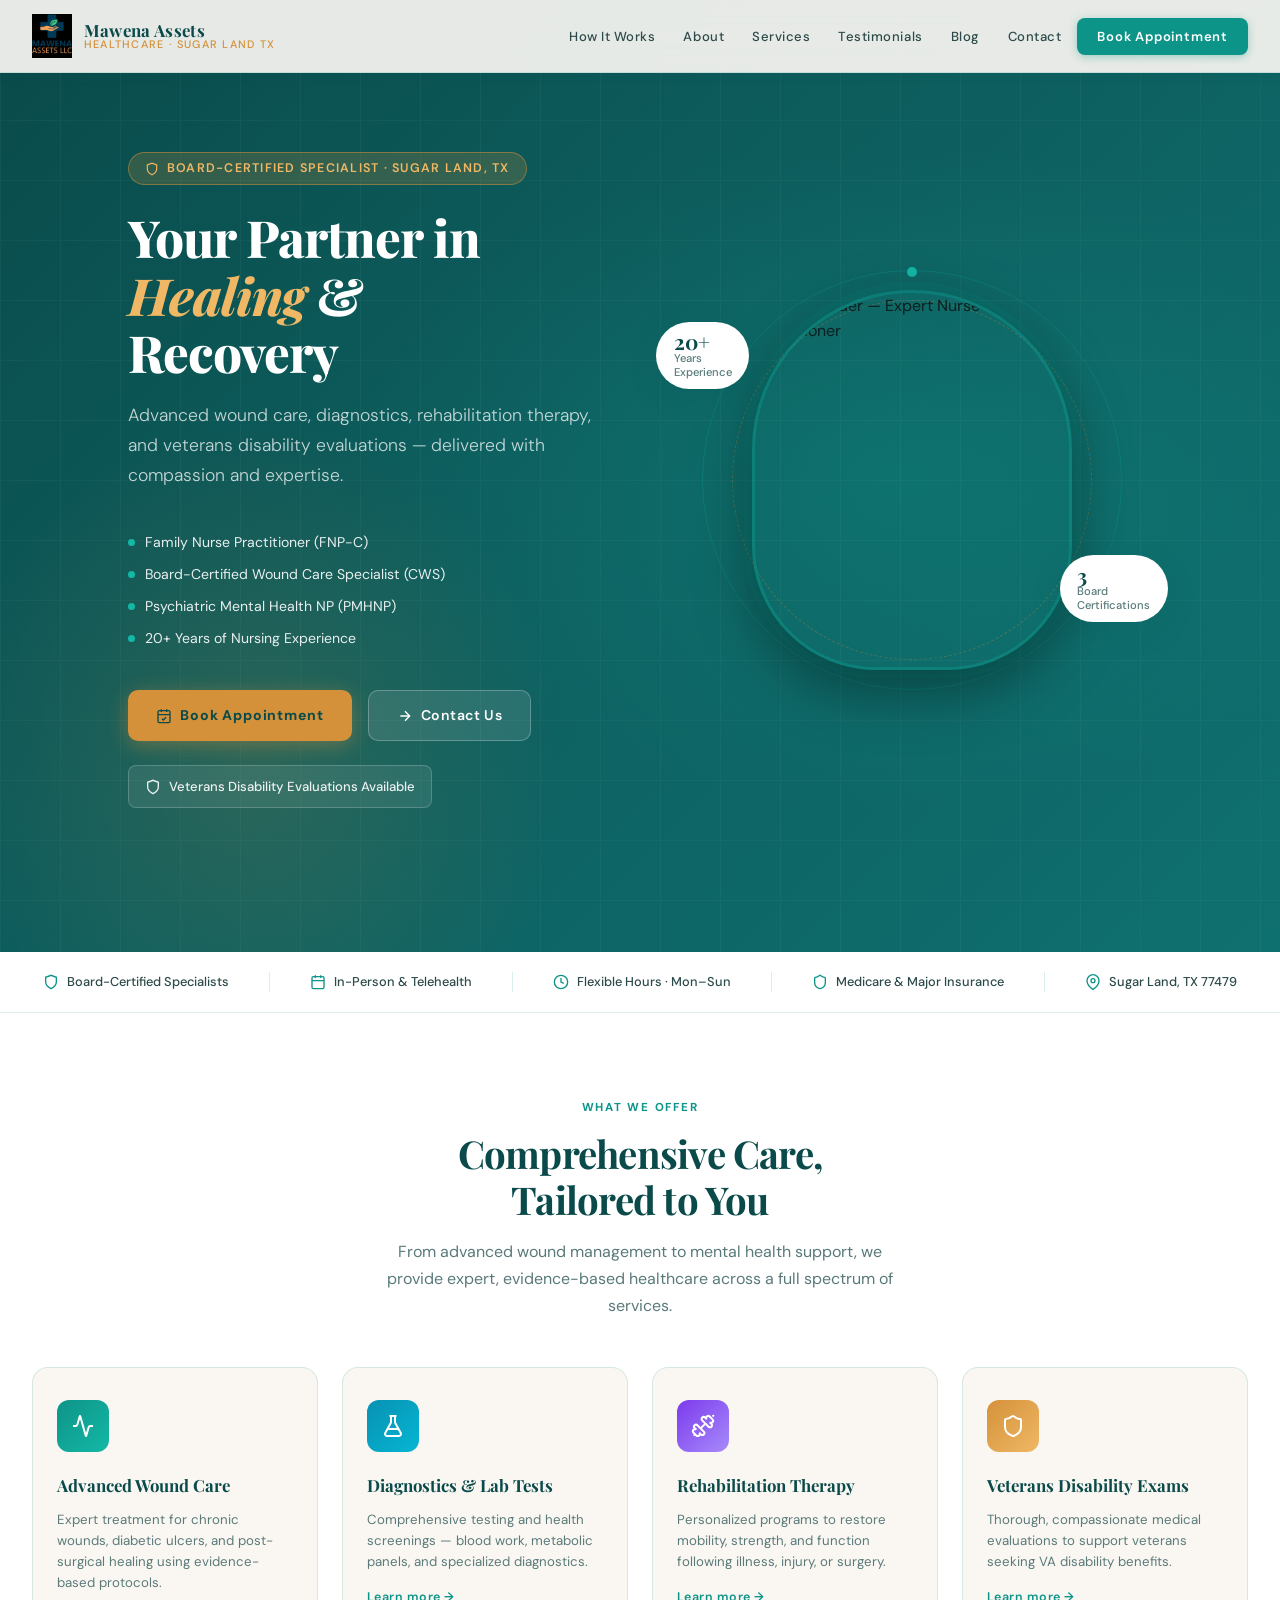
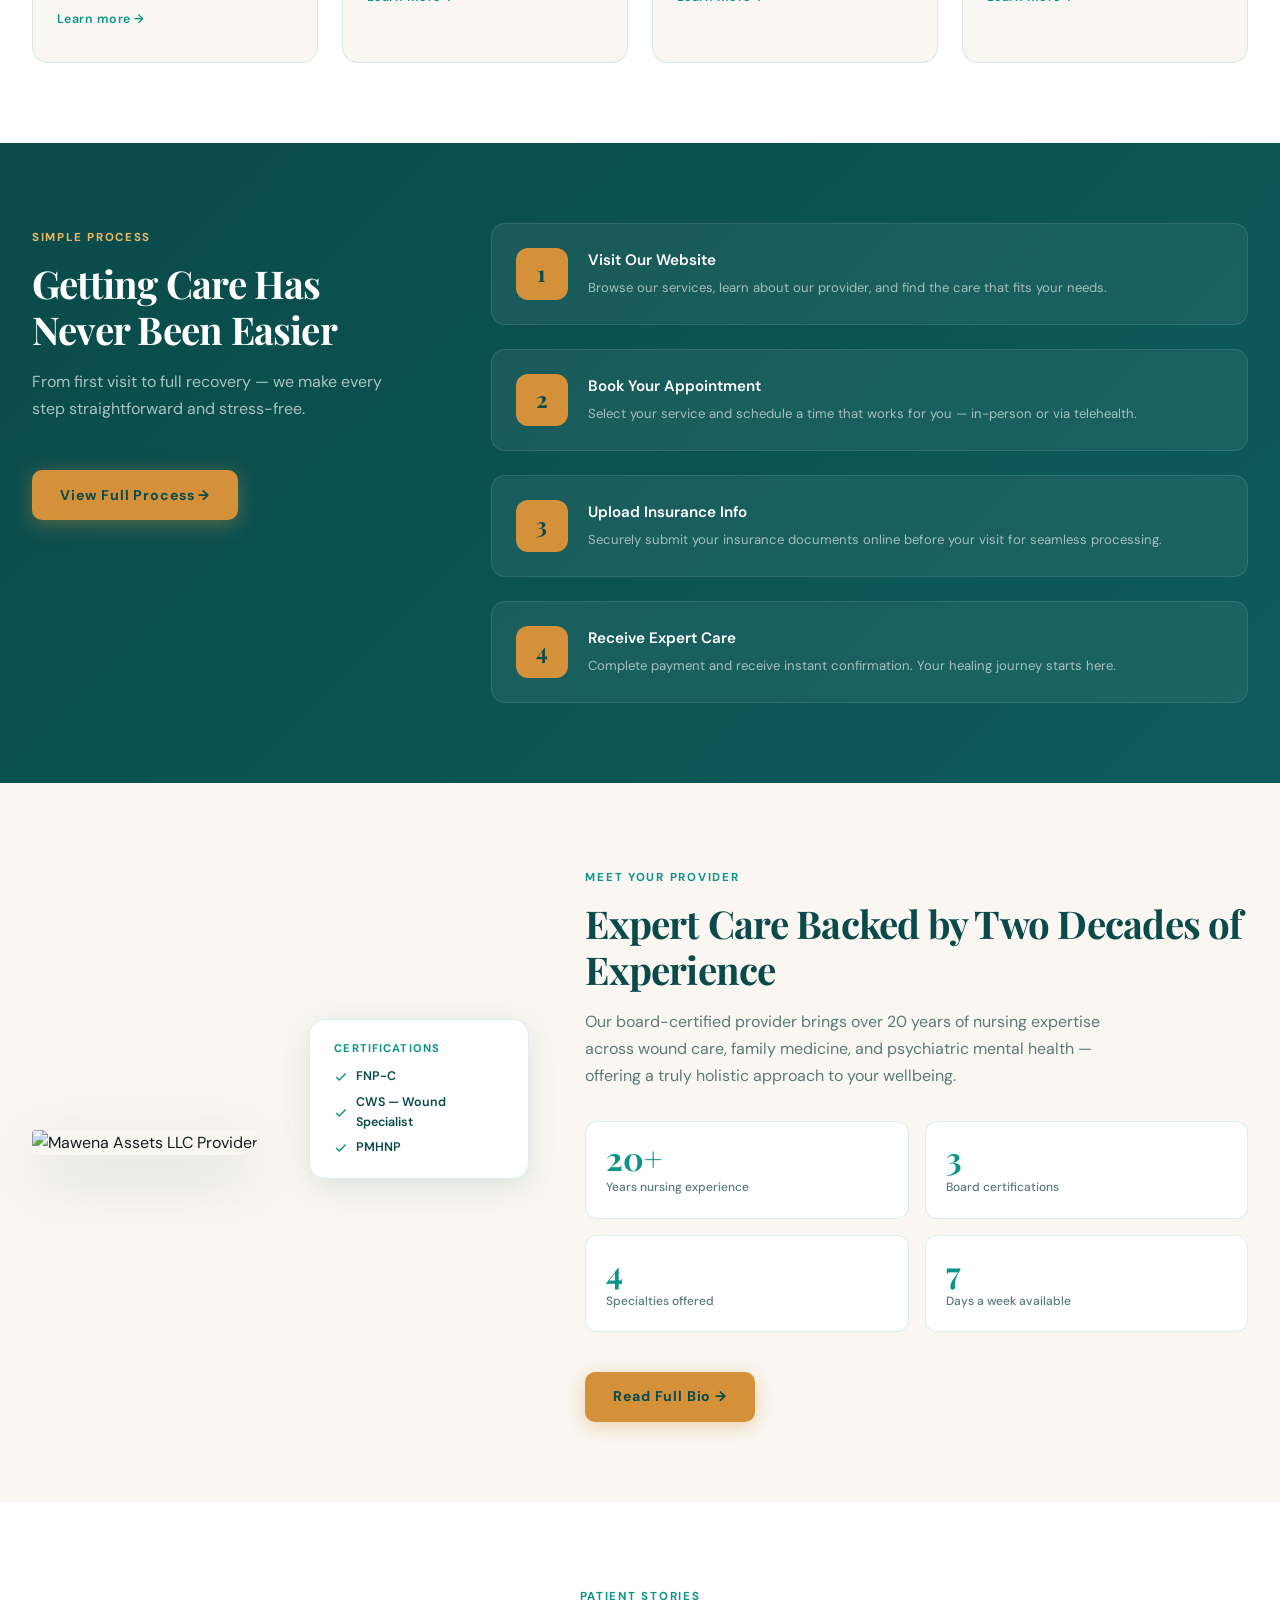
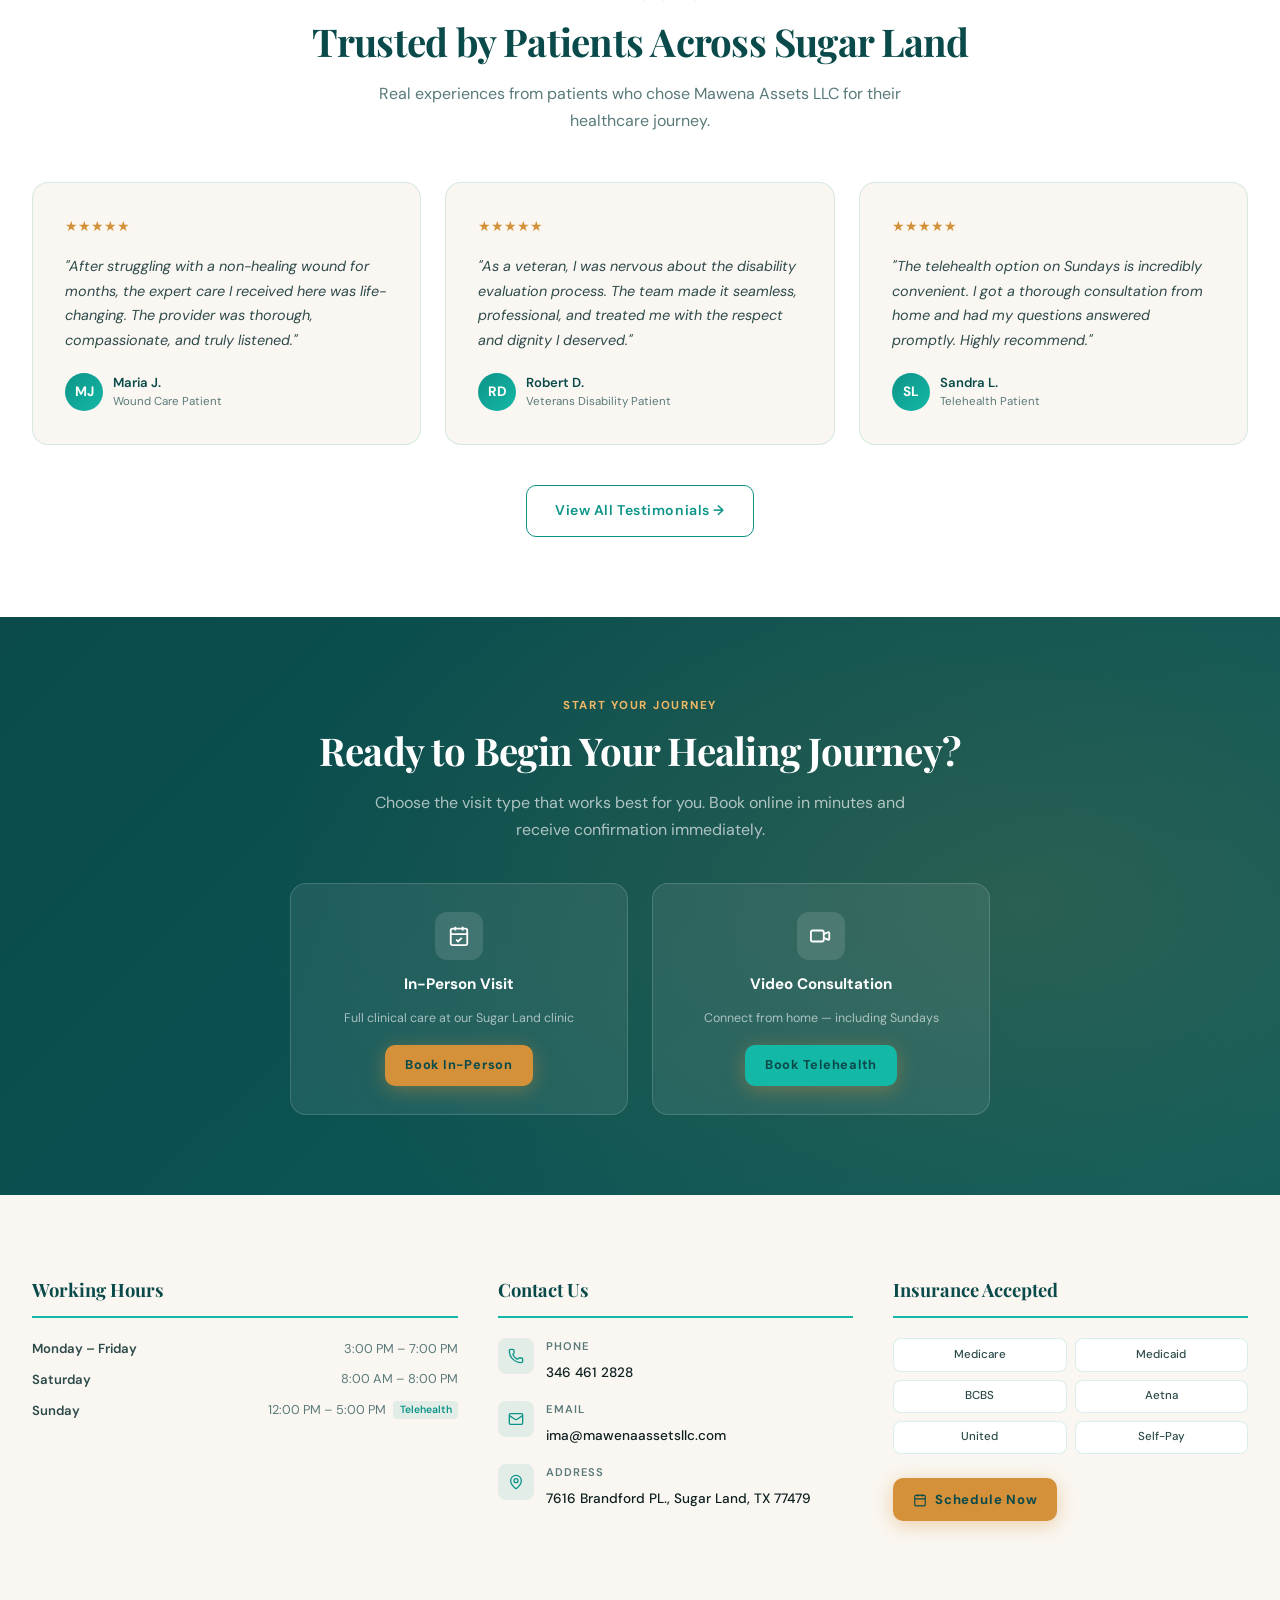
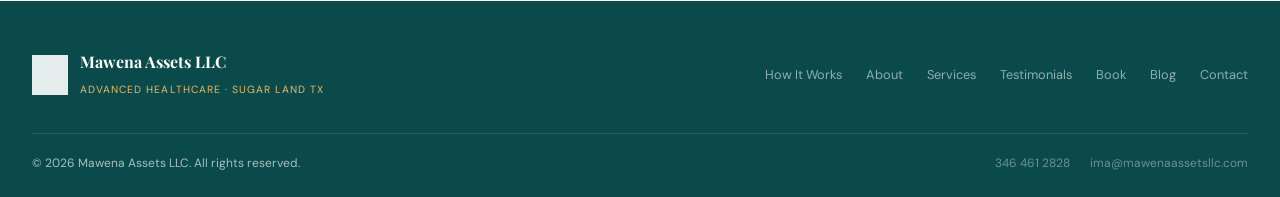
==== commit 4cefbbef: "updated" ====
--- a/index.html
+++ b/index.html
@@ -1,56 +1,950 @@
 <!doctype html>
 <html lang="en">
-  <head>
-    <meta charset="UTF-8" />
-    <meta name="viewport" content="width=device-width, initial-scale=1.0" />
-
-    <title>Hercules App</title>
-    <meta name="description" content="An app made by https://hercules.app" />
-    <meta name="author" content="Hercules" />
-    <link
-      rel="icon"
-      type="image/svg+xml"
-      href="data:image/svg+xml,<svg xmlns='http://www.w3.org/2000/svg' viewBox='0 0 100 100'><text y='.9em' font-size='90'>⚡</text></svg>"
-    />
-
-    <meta property="og:title" content="Hercules App" />
-    <meta
-      property="og:description"
-      content="An app made by https://hercules.app"
-    />
-    <meta property="og:type" content="website" />
-    <meta
-      property="og:image"
-      content="https://hercules.app/og/app/%VITE_HERCULES_WEBSITE_ID%.png"
-    />
-    <meta property="og:image:type" content="image/png" />
-
-    <meta name="twitter:card" content="summary_large_image" />
-    <meta
-      name="twitter:image"
-      content="https://hercules.app/og/app/%VITE_HERCULES_WEBSITE_ID%.png"
-    />
-    <meta name="twitter:site" content="@UseHercules" />
-
-    <!-- Detect dark mode preference and set the class before next-themes loads. This avoids a flash of unstyled content (FOUC) when the page loads. -->
-    <script>
-      (function () {
-        try {
-          var theme = localStorage.getItem("theme");
-          if (theme === "system" || !theme) {
-            var prefersDark = window.matchMedia(
-              "(prefers-color-scheme: dark)",
-            ).matches;
-            theme = prefersDark ? "dark" : "light";
-          }
-          document.documentElement.classList.add(theme);
-        } catch (e) {}
-      })();
-    </script>
-    <script type="module" crossorigin src="./assets/index-CyqtdPBo.js"></script>
-    <link rel="stylesheet" crossorigin href="./assets/index-DPY8oxR_.css">
-  </head>
-  <body>
-    <div id="root"></div>
-  </body>
+<head>
+  <meta charset="UTF-8" />
+  <meta name="viewport" content="width=device-width, initial-scale=1.0" />
+
+  <title>Mawena Assets LLC | Advanced Wound Care &amp; Holistic Health | Sugar Land, TX</title>
+  <meta name="description" content="Expert wound care, diagnostics, rehabilitation therapy, and veterans disability evaluations in Sugar Land, TX. Board-Certified FNP-C, CWS, PMHNP. In-person &amp; telehealth available." />
+  <meta name="keywords" content="wound care specialist Sugar Land TX, advanced wound care Texas, veterans disability evaluation, telehealth nurse practitioner, psychiatric mental health, holistic health, diabetic wound care, family nurse practitioner Houston" />
+  <meta name="author" content="Mawena Assets LLC" />
+  <meta name="robots" content="index, follow" />
+  <link rel="canonical" href="https://mawenaassets.com/" />
+
+  <link rel="icon" type="image/x-icon" href="/favicon.ico" />
+  <link rel="icon" type="image/png" sizes="32x32" href="/favicon-32.png" />
+  <link rel="icon" type="image/png" sizes="16x16" href="/favicon-16.png" />
+  <link rel="apple-touch-icon" sizes="180x180" href="/favicon-180.png" />
+  <meta name="theme-color" content="#0f5c5c" />
+
+  <meta property="og:type" content="website" />
+  <meta property="og:url" content="https://mawenaassets.com/" />
+  <meta property="og:title" content="Mawena Assets LLC | Advanced Wound Care &amp; Holistic Health" />
+  <meta property="og:description" content="Expert wound care, diagnostics, rehabilitation therapy, and veterans disability evaluations in Sugar Land, TX." />
+  <meta property="og:image" content="https://mawenaassets.com/logo.webp" />
+  <meta property="og:locale" content="en_US" />
+  <meta name="twitter:card" content="summary_large_image" />
+  <meta name="twitter:image" content="https://mawenaassets.com/logo.webp" />
+
+  <meta name="geo.region" content="US-TX" />
+  <meta name="geo.placename" content="Sugar Land, Texas" />
+
+  <script type="application/ld+json">{"@context":"https://schema.org","@type":"MedicalBusiness","name":"Mawena Assets LLC","url":"https://mawenaassets.com","logo":"https://mawenaassets.com/logo.webp","telephone":"+13464612828","email":"ima@mawenaassetsllc.com","address":{"@type":"PostalAddress","streetAddress":"7616 Brandford PL.","addressLocality":"Sugar Land","addressRegion":"TX","postalCode":"77479","addressCountry":"US"},"geo":{"@type":"GeoCoordinates","latitude":29.5997586,"longitude":-95.6358029},"openingHoursSpecification":[{"@type":"OpeningHoursSpecification","dayOfWeek":["Monday","Tuesday","Wednesday","Thursday","Friday"],"opens":"15:00","closes":"19:00"},{"@type":"OpeningHoursSpecification","dayOfWeek":"Saturday","opens":"08:00","closes":"20:00"},{"@type":"OpeningHoursSpecification","dayOfWeek":"Sunday","opens":"12:00","closes":"17:00"}]}</script>
+
+  <link rel="preconnect" href="https://fonts.googleapis.com">
+  <link rel="preconnect" href="https://fonts.gstatic.com" crossorigin>
+  <link href="https://fonts.googleapis.com/css2?family=Playfair+Display:ital,wght@0,600;0,700;0,800;1,600&family=DM+Sans:wght@300;400;500;600&display=swap" rel="stylesheet">
+
+  <style>
+    *, *::before, *::after { box-sizing: border-box; margin: 0; padding: 0; }
+
+    :root {
+      --teal-deep:   #0a4a4a;
+      --teal-mid:    #0f6b6b;
+      --teal-brand:  #0d9488;
+      --teal-light:  #14b8a6;
+      --gold:        #d4913a;
+      --gold-light:  #f0b865;
+      --cream:       #faf7f2;
+      --white:       #ffffff;
+      --text-dark:   #0d1f1f;
+      --text-mid:    #2d4a4a;
+      --text-muted:  #5a7a7a;
+      --border:      rgba(13,148,136,0.15);
+      --shadow-sm:   0 2px 12px rgba(10,74,74,0.08);
+      --shadow-md:   0 8px 32px rgba(10,74,74,0.12);
+      --shadow-lg:   0 20px 60px rgba(10,74,74,0.18);
+    }
+
+    html { scroll-behavior: smooth; }
+
+    body {
+      font-family: 'DM Sans', sans-serif;
+      background: var(--cream);
+      color: var(--text-dark);
+      line-height: 1.6;
+      overflow-x: hidden;
+    }
+
+    /* ── NAVBAR ── */
+    .nav {
+      position: fixed; top: 0; left: 0; right: 0; z-index: 100;
+      background: rgba(250,247,242,0.92);
+      backdrop-filter: blur(16px);
+      border-bottom: 1px solid var(--border);
+      padding: 0 2rem;
+      box-shadow: var(--shadow-sm);
+    }
+    .nav-inner {
+      max-width: 1280px; margin: 0 auto;
+      display: flex; align-items: center; justify-content: space-between;
+      height: 72px;
+    }
+    .nav-logo { display: flex; align-items: center; gap: 12px; text-decoration: none; }
+    .nav-logo img { height: 44px; width: auto; }
+    .nav-logo-text { display: flex; flex-direction: column; line-height: 1.1; }
+    .nav-logo-text span:first-child {
+      font-family: 'Playfair Display', serif;
+      font-size: 1.05rem; font-weight: 700;
+      color: var(--teal-deep); letter-spacing: 0.02em;
+    }
+    .nav-logo-text span:last-child {
+      font-size: 0.68rem; font-weight: 500; letter-spacing: 0.12em;
+      color: var(--gold); text-transform: uppercase;
+    }
+    .nav-links { display: flex; align-items: center; gap: 0.25rem; }
+    .nav-links a {
+      font-size: 0.82rem; font-weight: 500; letter-spacing: 0.04em;
+      color: var(--text-mid); text-decoration: none; padding: 0.5rem 0.75rem;
+      border-radius: 6px; transition: all 0.2s;
+    }
+    .nav-links a:hover { color: var(--teal-brand); background: rgba(13,148,136,0.07); }
+    .nav-book {
+      background: var(--teal-brand); color: white !important;
+      padding: 0.5rem 1.25rem !important; border-radius: 8px !important;
+      font-weight: 600 !important; letter-spacing: 0.06em !important;
+      transition: all 0.2s !important; box-shadow: 0 2px 8px rgba(13,148,136,0.35) !important;
+    }
+    .nav-book:hover { background: var(--teal-mid) !important; transform: translateY(-1px) !important; box-shadow: 0 4px 16px rgba(13,148,136,0.45) !important; }
+    .nav-mobile-btn { display: none; background: none; border: none; cursor: pointer; color: var(--teal-deep); }
+    .nav-mobile-menu {
+      display: none; position: fixed; top: 72px; left: 0; right: 0;
+      background: var(--cream); border-bottom: 1px solid var(--border);
+      padding: 1rem 2rem; flex-direction: column; gap: 0.25rem;
+      box-shadow: var(--shadow-md); z-index: 99;
+    }
+    .nav-mobile-menu.open { display: flex; }
+    .nav-mobile-menu a {
+      font-size: 0.9rem; font-weight: 500; color: var(--text-mid);
+      text-decoration: none; padding: 0.6rem 0.75rem; border-radius: 6px;
+      transition: all 0.2s;
+    }
+    .nav-mobile-menu a:hover { color: var(--teal-brand); background: rgba(13,148,136,0.07); }
+    .nav-mobile-menu .nav-book { color: white !important; text-align: center; }
+
+    /* ── HERO ── */
+    .hero {
+      min-height: 100vh; padding-top: 72px;
+      background: linear-gradient(135deg, var(--teal-deep) 0%, #0d5c5c 40%, #0f7070 100%);
+      position: relative; overflow: hidden;
+      display: flex; align-items: center;
+    }
+    .hero::before {
+      content: '';
+      position: absolute; inset: 0;
+      background:
+        radial-gradient(ellipse 60% 50% at 70% 50%, rgba(13,148,136,0.3) 0%, transparent 70%),
+        radial-gradient(ellipse 40% 60% at 20% 80%, rgba(212,145,58,0.15) 0%, transparent 60%);
+    }
+    .hero-grid {
+      position: absolute; inset: 0; opacity: 0.04;
+      background-image: linear-gradient(rgba(255,255,255,0.8) 1px, transparent 1px),
+                        linear-gradient(90deg, rgba(255,255,255,0.8) 1px, transparent 1px);
+      background-size: 60px 60px;
+    }
+    .hero-inner {
+      position: relative; z-index: 1; max-width: 1280px;
+      margin: 0 auto; padding: 5rem 2rem 4rem;
+      display: grid; grid-template-columns: 1fr 1fr; gap: 4rem; align-items: center;
+    }
+    .hero-badge {
+      display: inline-flex; align-items: center; gap: 8px;
+      background: rgba(212,145,58,0.2); border: 1px solid rgba(212,145,58,0.5);
+      color: var(--gold-light); border-radius: 100px;
+      padding: 0.35rem 1rem; font-size: 0.78rem; font-weight: 600;
+      letter-spacing: 0.1em; text-transform: uppercase; margin-bottom: 1.5rem;
+    }
+    .hero-badge svg { width: 14px; height: 14px; flex-shrink: 0; }
+    .hero h1 {
+      font-family: 'Playfair Display', serif;
+      font-size: clamp(2.4rem, 4vw, 3.6rem);
+      font-weight: 800; line-height: 1.12;
+      color: white; margin-bottom: 1.25rem;
+      letter-spacing: -0.02em;
+    }
+    .hero h1 em { font-style: italic; color: var(--gold-light); }
+    .hero-sub {
+      font-size: 1.1rem; color: rgba(255,255,255,0.75);
+      font-weight: 300; margin-bottom: 2.5rem; max-width: 480px; line-height: 1.7;
+    }
+    .hero-creds {
+      display: flex; flex-direction: column; gap: 0.6rem; margin-bottom: 2.5rem;
+    }
+    .hero-cred {
+      display: flex; align-items: center; gap: 10px;
+      color: rgba(255,255,255,0.9); font-size: 0.88rem; font-weight: 400;
+    }
+    .hero-cred-dot {
+      width: 7px; height: 7px; border-radius: 50%;
+      background: var(--teal-light); flex-shrink: 0;
+    }
+    .hero-actions { display: flex; gap: 1rem; flex-wrap: wrap; }
+    .btn-primary {
+      display: inline-flex; align-items: center; gap: 8px;
+      background: var(--gold); color: var(--teal-deep); font-weight: 700;
+      font-size: 0.88rem; letter-spacing: 0.06em; padding: 0.85rem 1.75rem;
+      border-radius: 10px; text-decoration: none; transition: all 0.25s;
+      box-shadow: 0 4px 20px rgba(212,145,58,0.4);
+    }
+    .btn-primary:hover { background: var(--gold-light); transform: translateY(-2px); box-shadow: 0 8px 28px rgba(212,145,58,0.5); }
+    .btn-secondary {
+      display: inline-flex; align-items: center; gap: 8px;
+      background: rgba(255,255,255,0.1); color: white; font-weight: 600;
+      font-size: 0.88rem; letter-spacing: 0.04em; padding: 0.85rem 1.75rem;
+      border-radius: 10px; text-decoration: none; border: 1px solid rgba(255,255,255,0.25);
+      transition: all 0.25s;
+    }
+    .btn-secondary:hover { background: rgba(255,255,255,0.18); transform: translateY(-2px); }
+    .hero-veterans {
+      display: inline-flex; align-items: center; gap: 8px;
+      background: rgba(255,255,255,0.08); border: 1px solid rgba(255,255,255,0.2);
+      color: rgba(255,255,255,0.9); border-radius: 8px;
+      padding: 0.6rem 1rem; font-size: 0.82rem; font-weight: 500; margin-top: 1.5rem;
+    }
+    .hero-image-wrap {
+      position: relative; display: flex; justify-content: center; align-items: center;
+    }
+    .hero-image-ring {
+      position: absolute; width: 420px; height: 420px; border-radius: 50%;
+      border: 1px solid rgba(13,148,136,0.4);
+      animation: slowSpin 20s linear infinite;
+    }
+    .hero-image-ring::before {
+      content: ''; position: absolute; top: -4px; left: 50%; transform: translateX(-50%);
+      width: 10px; height: 10px; border-radius: 50%; background: var(--teal-light);
+    }
+    @keyframes slowSpin { to { transform: rotate(360deg); } }
+    .hero-image-ring-2 {
+      position: absolute; width: 360px; height: 360px; border-radius: 50%;
+      border: 1px dashed rgba(212,145,58,0.3);
+      animation: slowSpin 30s linear infinite reverse;
+    }
+    .hero-img {
+      width: 320px; height: 380px; object-fit: cover; object-position: top;
+      border-radius: 180px 180px 140px 140px;
+      border: 3px solid rgba(13,148,136,0.5);
+      box-shadow: 0 20px 60px rgba(0,0,0,0.4), 0 0 0 8px rgba(13,148,136,0.15);
+      position: relative; z-index: 1;
+    }
+    .hero-stat-pill {
+      position: absolute; background: white; border-radius: 50px;
+      padding: 0.6rem 1.1rem; box-shadow: var(--shadow-md);
+      display: flex; align-items: center; gap: 8px; z-index: 2;
+    }
+    .hero-stat-pill.top-left { top: 2rem; left: -1rem; }
+    .hero-stat-pill.bottom-right { bottom: 3rem; right: -1rem; }
+    .hero-stat-num { font-family: 'Playfair Display', serif; font-size: 1.3rem; font-weight: 700; color: var(--teal-deep); line-height: 1; }
+    .hero-stat-label { font-size: 0.7rem; color: var(--text-muted); font-weight: 500; line-height: 1.2; }
+
+    /* ── TRUST BAR ── */
+    .trust-bar {
+      background: white; border-bottom: 1px solid var(--border);
+      padding: 1.25rem 2rem;
+    }
+    .trust-bar-inner {
+      max-width: 1280px; margin: 0 auto;
+      display: flex; align-items: center; justify-content: center;
+      gap: 2.5rem; flex-wrap: wrap;
+    }
+    .trust-item {
+      display: flex; align-items: center; gap: 8px;
+      font-size: 0.8rem; font-weight: 500; color: var(--text-mid);
+    }
+    .trust-item svg { color: var(--teal-brand); flex-shrink: 0; }
+    .trust-divider { width: 1px; height: 20px; background: var(--border); }
+
+    /* ── SECTIONS ── */
+    section { padding: 5rem 2rem; }
+    .section-inner { max-width: 1280px; margin: 0 auto; }
+    .section-label {
+      display: inline-block; font-size: 0.72rem; font-weight: 700;
+      letter-spacing: 0.15em; text-transform: uppercase;
+      color: var(--teal-brand); margin-bottom: 0.75rem;
+    }
+    .section-title {
+      font-family: 'Playfair Display', serif;
+      font-size: clamp(1.9rem, 3vw, 2.8rem);
+      font-weight: 700; line-height: 1.2; color: var(--teal-deep);
+      margin-bottom: 1rem; letter-spacing: -0.02em;
+    }
+    .section-desc {
+      font-size: 1rem; color: var(--text-muted); max-width: 540px;
+      line-height: 1.7; margin-bottom: 3rem;
+    }
+
+    /* ── SERVICES ── */
+    .services-bg { background: white; }
+    .services-header { text-align: center; }
+    .services-header .section-desc { margin-left: auto; margin-right: auto; }
+    .services-grid {
+      display: grid; grid-template-columns: repeat(4, 1fr); gap: 1.5rem;
+    }
+    .service-card {
+      background: var(--cream); border: 1px solid var(--border);
+      border-radius: 16px; padding: 2rem 1.5rem;
+      text-decoration: none; transition: all 0.3s; position: relative; overflow: hidden;
+    }
+    .service-card::before {
+      content: ''; position: absolute; top: 0; left: 0; right: 0; height: 3px;
+      background: linear-gradient(90deg, var(--teal-brand), var(--teal-light));
+      transform: scaleX(0); transform-origin: left; transition: transform 0.3s;
+    }
+    .service-card:hover { transform: translateY(-4px); box-shadow: var(--shadow-md); border-color: rgba(13,148,136,0.3); }
+    .service-card:hover::before { transform: scaleX(1); }
+    .service-icon {
+      width: 52px; height: 52px; border-radius: 12px;
+      background: linear-gradient(135deg, var(--teal-brand), var(--teal-light));
+      display: flex; align-items: center; justify-content: center;
+      margin-bottom: 1.25rem; color: white;
+    }
+    .service-icon svg { width: 24px; height: 24px; }
+    .service-card h3 {
+      font-family: 'Playfair Display', serif; font-size: 1.05rem;
+      font-weight: 700; color: var(--teal-deep); margin-bottom: 0.6rem;
+    }
+    .service-card p { font-size: 0.83rem; color: var(--text-muted); line-height: 1.6; }
+    .service-link {
+      display: inline-flex; align-items: center; gap: 4px;
+      font-size: 0.78rem; font-weight: 600; color: var(--teal-brand);
+      margin-top: 1rem; letter-spacing: 0.04em;
+    }
+
+    /* ── HOW IT WORKS ── */
+    .hiw-bg { background: linear-gradient(135deg, var(--teal-deep) 0%, #0d5c5c 100%); }
+    .hiw-inner { display: grid; grid-template-columns: 1fr 2fr; gap: 5rem; align-items: start; }
+    .hiw-left .section-title { color: white; }
+    .hiw-left .section-label { color: var(--gold-light); }
+    .hiw-left .section-desc { color: rgba(255,255,255,0.65); }
+    .hiw-steps { display: flex; flex-direction: column; gap: 1.5rem; }
+    .hiw-step {
+      display: grid; grid-template-columns: 52px 1fr; gap: 1.25rem; align-items: start;
+      background: rgba(255,255,255,0.06); border: 1px solid rgba(255,255,255,0.1);
+      border-radius: 14px; padding: 1.5rem;
+      transition: all 0.25s;
+    }
+    .hiw-step:hover { background: rgba(255,255,255,0.1); }
+    .hiw-num {
+      width: 52px; height: 52px; border-radius: 12px;
+      background: var(--gold); color: var(--teal-deep);
+      display: flex; align-items: center; justify-content: center;
+      font-family: 'Playfair Display', serif; font-size: 1.4rem; font-weight: 700;
+      flex-shrink: 0;
+    }
+    .hiw-step h3 { font-size: 0.95rem; font-weight: 600; color: white; margin-bottom: 0.35rem; }
+    .hiw-step p { font-size: 0.82rem; color: rgba(255,255,255,0.6); line-height: 1.5; }
+
+    /* ── PROVIDER ── */
+    .provider-bg { background: var(--cream); }
+    .provider-inner { display: grid; grid-template-columns: 1fr 1.4fr; gap: 5rem; align-items: center; }
+    .provider-img-wrap { position: relative; }
+    .provider-img {
+      width: 100%; max-width: 400px; height: 500px;
+      object-fit: cover; object-position: top;
+      border-radius: 20px 20px 120px 20px;
+      box-shadow: var(--shadow-lg);
+    }
+    .provider-badge-wrap {
+      position: absolute; bottom: -1.5rem; right: -1.5rem;
+      background: white; border-radius: 16px; padding: 1.25rem 1.5rem;
+      box-shadow: var(--shadow-md); border: 1px solid var(--border); max-width: 220px;
+    }
+    .provider-badge-title { font-size: 0.7rem; font-weight: 700; letter-spacing: 0.1em; text-transform: uppercase; color: var(--teal-brand); margin-bottom: 0.6rem; }
+    .provider-cred-list { display: flex; flex-direction: column; gap: 0.35rem; }
+    .provider-cred-item {
+      display: flex; align-items: center; gap: 8px;
+      font-size: 0.78rem; font-weight: 600; color: var(--teal-deep);
+    }
+    .provider-cred-item svg { color: var(--teal-brand); flex-shrink: 0; }
+    .provider-right .section-desc { margin-bottom: 2rem; }
+    .provider-stats { display: grid; grid-template-columns: 1fr 1fr; gap: 1rem; margin-bottom: 2.5rem; }
+    .provider-stat { background: white; border: 1px solid var(--border); border-radius: 12px; padding: 1.25rem; }
+    .provider-stat-num { font-family: 'Playfair Display', serif; font-size: 2rem; font-weight: 700; color: var(--teal-brand); line-height: 1; margin-bottom: 0.25rem; }
+    .provider-stat-label { font-size: 0.75rem; color: var(--text-muted); font-weight: 500; }
+
+    /* ── TESTIMONIALS ── */
+    .testi-bg { background: white; }
+    .testi-grid { display: grid; grid-template-columns: repeat(3, 1fr); gap: 1.5rem; }
+    .testi-card {
+      background: var(--cream); border: 1px solid var(--border);
+      border-radius: 16px; padding: 2rem;
+    }
+    .testi-stars { display: flex; gap: 3px; margin-bottom: 1rem; color: var(--gold); font-size: 0.9rem; }
+    .testi-text { font-size: 0.9rem; color: var(--text-mid); line-height: 1.7; margin-bottom: 1.25rem; font-style: italic; }
+    .testi-author { display: flex; align-items: center; gap: 10px; }
+    .testi-avatar {
+      width: 38px; height: 38px; border-radius: 50%;
+      background: linear-gradient(135deg, var(--teal-brand), var(--teal-light));
+      display: flex; align-items: center; justify-content: center;
+      font-weight: 700; color: white; font-size: 0.85rem;
+    }
+    .testi-name { font-size: 0.82rem; font-weight: 600; color: var(--teal-deep); }
+    .testi-role { font-size: 0.72rem; color: var(--text-muted); }
+
+    /* ── CTA ── */
+    .cta-bg {
+      background: linear-gradient(135deg, var(--teal-deep), #0d5c5c);
+      position: relative; overflow: hidden;
+    }
+    .cta-bg::before {
+      content: ''; position: absolute; inset: 0;
+      background: radial-gradient(ellipse 60% 80% at 80% 50%, rgba(212,145,58,0.15), transparent);
+    }
+    .cta-inner { position: relative; z-index: 1; text-align: center; }
+    .cta-inner .section-title { color: white; text-align: center; }
+    .cta-inner .section-desc { color: rgba(255,255,255,0.65); margin: 0 auto 2.5rem; }
+    .cta-cards { display: grid; grid-template-columns: 1fr 1fr; gap: 1.5rem; max-width: 700px; margin: 0 auto; }
+    .cta-card {
+      background: rgba(255,255,255,0.08); border: 1px solid rgba(255,255,255,0.15);
+      border-radius: 16px; padding: 1.75rem;
+      display: flex; flex-direction: column; align-items: center; gap: 0.75rem;
+      text-decoration: none; transition: all 0.25s;
+    }
+    .cta-card:hover { background: rgba(255,255,255,0.14); transform: translateY(-3px); }
+    .cta-card-icon {
+      width: 48px; height: 48px; border-radius: 12px;
+      background: rgba(255,255,255,0.12);
+      display: flex; align-items: center; justify-content: center;
+      color: white;
+    }
+    .cta-card h3 { font-size: 0.95rem; font-weight: 700; color: white; }
+    .cta-card p { font-size: 0.78rem; color: rgba(255,255,255,0.6); text-align: center; }
+    .cta-card .btn-primary { font-size: 0.8rem; padding: 0.65rem 1.25rem; margin-top: 0.25rem; }
+
+    /* ── HOURS / CONTACT ── */
+    .info-bg { background: var(--cream); }
+    .info-grid { display: grid; grid-template-columns: 1.2fr 1fr 1fr; gap: 2.5rem; }
+    .info-block h3 {
+      font-family: 'Playfair Display', serif; font-size: 1.15rem;
+      font-weight: 700; color: var(--teal-deep); margin-bottom: 1.25rem;
+      padding-bottom: 0.75rem; border-bottom: 2px solid var(--teal-light);
+    }
+    .hours-list { display: flex; flex-direction: column; gap: 0.6rem; }
+    .hours-row { display: flex; justify-content: space-between; align-items: center; }
+    .hours-day { font-size: 0.82rem; font-weight: 600; color: var(--text-mid); }
+    .hours-time { font-size: 0.8rem; color: var(--text-muted); }
+    .hours-tag {
+      font-size: 0.65rem; background: rgba(13,148,136,0.1); color: var(--teal-brand);
+      border-radius: 4px; padding: 0.15rem 0.4rem; font-weight: 600; margin-left: 4px;
+    }
+    .contact-list { display: flex; flex-direction: column; gap: 1rem; }
+    .contact-item { display: flex; gap: 12px; align-items: flex-start; }
+    .contact-icon {
+      width: 36px; height: 36px; border-radius: 8px; flex-shrink: 0;
+      background: rgba(13,148,136,0.1);
+      display: flex; align-items: center; justify-content: center; color: var(--teal-brand);
+    }
+    .contact-icon svg { width: 16px; height: 16px; }
+    .contact-label { font-size: 0.7rem; font-weight: 600; text-transform: uppercase; letter-spacing: 0.08em; color: var(--text-muted); margin-bottom: 0.2rem; }
+    .contact-value { font-size: 0.85rem; font-weight: 500; color: var(--text-dark); text-decoration: none; }
+    .contact-value:hover { color: var(--teal-brand); }
+    .insurance-grid { display: grid; grid-template-columns: 1fr 1fr; gap: 0.5rem; }
+    .ins-pill {
+      background: white; border: 1px solid var(--border); border-radius: 8px;
+      padding: 0.4rem 0.6rem; font-size: 0.72rem; font-weight: 500;
+      color: var(--text-mid); text-align: center;
+    }
+
+    /* ── FOOTER ── */
+    .footer { background: var(--teal-deep); color: rgba(255,255,255,0.65); padding: 3rem 2rem 1.5rem; }
+    .footer-inner { max-width: 1280px; margin: 0 auto; }
+    .footer-top { display: flex; align-items: center; justify-content: space-between; margin-bottom: 2rem; flex-wrap: wrap; gap: 1rem; }
+    .footer-logo { display: flex; align-items: center; gap: 12px; }
+    .footer-logo img { height: 40px; width: auto; filter: brightness(0) invert(1) opacity(0.9); }
+    .footer-logo-text span:first-child { font-family: 'Playfair Display', serif; font-size: 1rem; color: white; font-weight: 700; display: block; }
+    .footer-logo-text span:last-child { font-size: 0.65rem; color: var(--gold-light); letter-spacing: 0.1em; text-transform: uppercase; }
+    .footer-links { display: flex; gap: 1.5rem; flex-wrap: wrap; }
+    .footer-links a { font-size: 0.8rem; color: rgba(255,255,255,0.55); text-decoration: none; transition: color 0.2s; }
+    .footer-links a:hover { color: var(--teal-light); }
+    .footer-divider { border: none; border-top: 1px solid rgba(255,255,255,0.1); margin-bottom: 1.25rem; }
+    .footer-bottom { display: flex; align-items: center; justify-content: space-between; flex-wrap: wrap; gap: 0.5rem; }
+    .footer-copy { font-size: 0.75rem; }
+    .footer-bottom-links { display: flex; gap: 1.25rem; }
+    .footer-bottom-links a { font-size: 0.75rem; color: rgba(255,255,255,0.4); text-decoration: none; }
+
+    /* ── ANIMATIONS ── */
+    @keyframes fadeUp { from { opacity: 0; transform: translateY(24px); } to { opacity: 1; transform: translateY(0); } }
+    .fade-up { animation: fadeUp 0.7s ease forwards; }
+    .fade-up-1 { animation-delay: 0.1s; opacity: 0; }
+    .fade-up-2 { animation-delay: 0.2s; opacity: 0; }
+    .fade-up-3 { animation-delay: 0.3s; opacity: 0; }
+    .fade-up-4 { animation-delay: 0.4s; opacity: 0; }
+    .fade-up-5 { animation-delay: 0.5s; opacity: 0; }
+
+    /* ── RESPONSIVE ── */
+    @media (max-width: 1024px) {
+      .services-grid { grid-template-columns: repeat(2, 1fr); }
+      .hiw-inner { grid-template-columns: 1fr; gap: 3rem; }
+      .provider-inner { grid-template-columns: 1fr; }
+      .provider-img-wrap { display: flex; justify-content: center; }
+      .testi-grid { grid-template-columns: 1fr 1fr; }
+      .info-grid { grid-template-columns: 1fr 1fr; }
+    }
+    @media (max-width: 768px) {
+      .nav-links { display: none; }
+      .nav-mobile-btn { display: flex; }
+      .hero-inner { grid-template-columns: 1fr; text-align: center; padding: 3rem 1.5rem; }
+      .hero-sub { margin-left: auto; margin-right: auto; }
+      .hero-actions { justify-content: center; }
+      .hero-veterans { justify-content: center; }
+      .hero-creds { align-items: center; }
+      .hero-image-wrap { display: none; }
+      section { padding: 3.5rem 1.5rem; }
+      .services-grid { grid-template-columns: 1fr; }
+      .testi-grid { grid-template-columns: 1fr; }
+      .cta-cards { grid-template-columns: 1fr; }
+      .info-grid { grid-template-columns: 1fr; }
+      .provider-badge-wrap { position: static; margin-top: 1.5rem; max-width: 100%; }
+      .footer-top { flex-direction: column; }
+    }
+  </style>
+</head>
+<body>
+
+<!-- NAVBAR -->
+<nav class="nav">
+  <div class="nav-inner">
+    <a href="/" class="nav-logo">
+      <img src="/logo.webp" alt="Mawena Assets LLC" />
+      <div class="nav-logo-text">
+        <span>Mawena Assets</span>
+        <span>Healthcare · Sugar Land TX</span>
+      </div>
+    </a>
+    <div class="nav-links">
+      <a href="/how-it-works">How It Works</a>
+      <a href="/about">About</a>
+      <a href="/services">Services</a>
+      <a href="/testimonials">Testimonials</a>
+      <a href="/blog">Blog</a>
+      <a href="/contact">Contact</a>
+      <a href="https://mawenaassetsllc.setmore.com/book" target="_blank" rel="noopener" class="nav-book">Book Appointment</a>
+    </div>
+    <button class="nav-mobile-btn" onclick="toggleMenu()" aria-label="Menu">
+      <svg width="24" height="24" fill="none" stroke="currentColor" stroke-width="2" viewBox="0 0 24 24"><path d="M3 12h18M3 6h18M3 18h18"/></svg>
+    </button>
+  </div>
+</nav>
+<div class="nav-mobile-menu" id="mobileMenu">
+  <a href="/how-it-works" onclick="toggleMenu()">How It Works</a>
+  <a href="/about" onclick="toggleMenu()">About</a>
+  <a href="/services" onclick="toggleMenu()">Services</a>
+  <a href="/testimonials" onclick="toggleMenu()">Testimonials</a>
+  <a href="/blog" onclick="toggleMenu()">Blog</a>
+  <a href="/contact" onclick="toggleMenu()">Contact</a>
+  <a href="https://mawenaassetsllc.setmore.com/book" target="_blank" rel="noopener" class="nav-book">Book Appointment</a>
+</div>
+
+<!-- HERO -->
+<section class="hero">
+  <div class="hero-grid"></div>
+  <div class="hero-inner">
+    <div>
+      <div class="hero-badge fade-up fade-up-1">
+        <svg viewBox="0 0 24 24" fill="none" stroke="currentColor" stroke-width="2"><path d="M12 22s8-4 8-10V5l-8-3-8 3v7c0 6 8 10 8 10z"/></svg>
+        Board-Certified Specialist · Sugar Land, TX
+      </div>
+      <h1 class="fade-up fade-up-2">
+        Your Partner in<br><em>Healing</em> &amp;<br>Recovery
+      </h1>
+      <p class="hero-sub fade-up fade-up-3">
+        Advanced wound care, diagnostics, rehabilitation therapy, and veterans disability evaluations — delivered with compassion and expertise.
+      </p>
+      <div class="hero-creds fade-up fade-up-3">
+        <div class="hero-cred"><span class="hero-cred-dot"></span>Family Nurse Practitioner (FNP-C)</div>
+        <div class="hero-cred"><span class="hero-cred-dot"></span>Board-Certified Wound Care Specialist (CWS)</div>
+        <div class="hero-cred"><span class="hero-cred-dot"></span>Psychiatric Mental Health NP (PMHNP)</div>
+        <div class="hero-cred"><span class="hero-cred-dot"></span>20+ Years of Nursing Experience</div>
+      </div>
+      <div class="hero-actions fade-up fade-up-4">
+        <a href="https://mawenaassetsllc.setmore.com/book" target="_blank" rel="noopener" class="btn-primary">
+          <svg width="16" height="16" fill="none" stroke="currentColor" stroke-width="2" viewBox="0 0 24 24"><rect x="3" y="4" width="18" height="18" rx="2"/><path d="M16 2v4M8 2v4M3 10h18"/><path d="M9 16l2 2 4-4"/></svg>
+          Book Appointment
+        </a>
+        <a href="/contact" class="btn-secondary">
+          <svg width="16" height="16" fill="none" stroke="currentColor" stroke-width="2" viewBox="0 0 24 24"><path d="M5 12h14M12 5l7 7-7 7"/></svg>
+          Contact Us
+        </a>
+      </div>
+      <div class="hero-veterans fade-up fade-up-5">
+        <svg width="16" height="16" fill="none" stroke="currentColor" stroke-width="2" viewBox="0 0 24 24"><path d="M12 22s8-4 8-10V5l-8-3-8 3v7c0 6 8 10 8 10z"/></svg>
+        Veterans Disability Evaluations Available
+      </div>
+    </div>
+    <div class="hero-image-wrap fade-up fade-up-3">
+      <div class="hero-image-ring"></div>
+      <div class="hero-image-ring-2"></div>
+      <img class="hero-img" src="https://cdn.hercules.app/file_3nDMlNy5ZuppKgoESDPHxV5Q" alt="Our Provider — Expert Nurse Practitioner" />
+      <div class="hero-stat-pill top-left">
+        <div>
+          <div class="hero-stat-num">20+</div>
+          <div class="hero-stat-label">Years<br>Experience</div>
+        </div>
+      </div>
+      <div class="hero-stat-pill bottom-right">
+        <div>
+          <div class="hero-stat-num">3</div>
+          <div class="hero-stat-label">Board<br>Certifications</div>
+        </div>
+      </div>
+    </div>
+  </div>
+</section>
+
+<!-- TRUST BAR -->
+<div class="trust-bar">
+  <div class="trust-bar-inner">
+    <div class="trust-item">
+      <svg width="16" height="16" fill="none" stroke="currentColor" stroke-width="2" viewBox="0 0 24 24"><path d="M12 22s8-4 8-10V5l-8-3-8 3v7c0 6 8 10 8 10z"/></svg>
+      Board-Certified Specialists
+    </div>
+    <div class="trust-divider"></div>
+    <div class="trust-item">
+      <svg width="16" height="16" fill="none" stroke="currentColor" stroke-width="2" viewBox="0 0 24 24"><rect x="3" y="4" width="18" height="18" rx="2"/><path d="M16 2v4M8 2v4M3 10h18"/></svg>
+      In-Person &amp; Telehealth
+    </div>
+    <div class="trust-divider"></div>
+    <div class="trust-item">
+      <svg width="16" height="16" fill="none" stroke="currentColor" stroke-width="2" viewBox="0 0 24 24"><circle cx="12" cy="12" r="10"/><path d="M12 6v6l4 2"/></svg>
+      Flexible Hours · Mon–Sun
+    </div>
+    <div class="trust-divider"></div>
+    <div class="trust-item">
+      <svg width="16" height="16" fill="none" stroke="currentColor" stroke-width="2" viewBox="0 0 24 24"><path d="M20 13c0 5-3.5 7.5-7.66 8.95a1 1 0 0 1-.67-.01C7.5 20.5 4 18 4 13V6a1 1 0 0 1 1-1c2 0 4.5-1.2 6.24-2.72a1.17 1.17 0 0 1 1.52 0C14.51 3.81 17 5 19 5a1 1 0 0 1 1 1z"/></svg>
+      Medicare &amp; Major Insurance
+    </div>
+    <div class="trust-divider"></div>
+    <div class="trust-item">
+      <svg width="16" height="16" fill="none" stroke="currentColor" stroke-width="2" viewBox="0 0 24 24"><path d="M21 10c0 7-9 13-9 13s-9-6-9-13a9 9 0 0 1 18 0z"/><circle cx="12" cy="10" r="3"/></svg>
+      Sugar Land, TX 77479
+    </div>
+  </div>
+</div>
+
+<!-- SERVICES -->
+<section class="services-bg">
+  <div class="section-inner">
+    <div class="services-header">
+      <span class="section-label">What We Offer</span>
+      <h2 class="section-title">Comprehensive Care,<br>Tailored to You</h2>
+      <p class="section-desc">From advanced wound management to mental health support, we provide expert, evidence-based healthcare across a full spectrum of services.</p>
+    </div>
+    <div class="services-grid">
+      <a href="/services" class="service-card">
+        <div class="service-icon">
+          <svg viewBox="0 0 24 24" fill="none" stroke="currentColor" stroke-width="2"><path d="M22 12h-2.48a2 2 0 0 0-1.93 1.46l-2.35 8.36a.25.25 0 0 1-.48 0L9.24 2.18a.25.25 0 0 0-.48 0l-2.35 8.36A2 2 0 0 1 4.49 12H2"/></svg>
+        </div>
+        <h3>Advanced Wound Care</h3>
+        <p>Expert treatment for chronic wounds, diabetic ulcers, and post-surgical healing using evidence-based protocols.</p>
+        <span class="service-link">Learn more →</span>
+      </a>
+      <a href="/services" class="service-card">
+        <div class="service-icon" style="background: linear-gradient(135deg,#0891b2,#06b6d4)">
+          <svg viewBox="0 0 24 24" fill="none" stroke="currentColor" stroke-width="2"><path d="M14 2v6a2 2 0 0 0 .245.96l5.51 10.08A2 2 0 0 1 18 22H6a2 2 0 0 1-1.755-2.96l5.51-10.08A2 2 0 0 0 10 8V2"/><path d="M6.453 15h11.094M8.5 2h7"/></svg>
+        </div>
+        <h3>Diagnostics &amp; Lab Tests</h3>
+        <p>Comprehensive testing and health screenings — blood work, metabolic panels, and specialized diagnostics.</p>
+        <span class="service-link">Learn more →</span>
+      </a>
+      <a href="/services" class="service-card">
+        <div class="service-icon" style="background: linear-gradient(135deg,#7c3aed,#a78bfa)">
+          <svg viewBox="0 0 24 24" fill="none" stroke="currentColor" stroke-width="2"><path d="M17.596 12.768a2 2 0 1 0 2.829-2.829l-1.768-1.767a2 2 0 0 0 2.828-2.829l-2.828-2.828a2 2 0 0 0-2.829 2.828l-1.767-1.768a2 2 0 1 0-2.829 2.829z"/><path d="m2.5 21.5 1.4-1.4m17.6-17.6 1.4-1.4M5.343 21.485a2 2 0 1 0 2.829-2.828l1.767 1.768a2 2 0 1 0 2.829-2.829l-6.364-6.364a2 2 0 1 0-2.829 2.829l1.768 1.767a2 2 0 0 0-2.828 2.829z"/><path d="m9.6 14.4 4.8-4.8"/></svg>
+        </div>
+        <h3>Rehabilitation Therapy</h3>
+        <p>Personalized programs to restore mobility, strength, and function following illness, injury, or surgery.</p>
+        <span class="service-link">Learn more →</span>
+      </a>
+      <a href="/services" class="service-card">
+        <div class="service-icon" style="background: linear-gradient(135deg,var(--gold),var(--gold-light))">
+          <svg viewBox="0 0 24 24" fill="none" stroke="currentColor" stroke-width="2"><path d="M20 13c0 5-3.5 7.5-7.66 8.95a1 1 0 0 1-.67-.01C7.5 20.5 4 18 4 13V6a1 1 0 0 1 1-1c2 0 4.5-1.2 6.24-2.72a1.17 1.17 0 0 1 1.52 0C14.51 3.81 17 5 19 5a1 1 0 0 1 1 1z"/></svg>
+        </div>
+        <h3>Veterans Disability Exams</h3>
+        <p>Thorough, compassionate medical evaluations to support veterans seeking VA disability benefits.</p>
+        <span class="service-link">Learn more →</span>
+      </a>
+    </div>
+  </div>
+</section>
+
+<!-- HOW IT WORKS -->
+<section class="hiw-bg">
+  <div class="section-inner hiw-inner">
+    <div class="hiw-left">
+      <span class="section-label" style="color:var(--gold-light)">Simple Process</span>
+      <h2 class="section-title">Getting Care Has Never Been Easier</h2>
+      <p class="section-desc">From first visit to full recovery — we make every step straightforward and stress-free.</p>
+      <a href="/how-it-works" class="btn-primary" style="display:inline-flex">View Full Process →</a>
+    </div>
+    <div class="hiw-steps">
+      <div class="hiw-step">
+        <div class="hiw-num">1</div>
+        <div>
+          <h3>Visit Our Website</h3>
+          <p>Browse our services, learn about our provider, and find the care that fits your needs.</p>
+        </div>
+      </div>
+      <div class="hiw-step">
+        <div class="hiw-num">2</div>
+        <div>
+          <h3>Book Your Appointment</h3>
+          <p>Select your service and schedule a time that works for you — in-person or via telehealth.</p>
+        </div>
+      </div>
+      <div class="hiw-step">
+        <div class="hiw-num">3</div>
+        <div>
+          <h3>Upload Insurance Info</h3>
+          <p>Securely submit your insurance documents online before your visit for seamless processing.</p>
+        </div>
+      </div>
+      <div class="hiw-step">
+        <div class="hiw-num">4</div>
+        <div>
+          <h3>Receive Expert Care</h3>
+          <p>Complete payment and receive instant confirmation. Your healing journey starts here.</p>
+        </div>
+      </div>
+    </div>
+  </div>
+</section>
+
+<!-- PROVIDER -->
+<section class="provider-bg">
+  <div class="section-inner provider-inner">
+    <div class="provider-img-wrap">
+      <img class="provider-img" src="https://cdn.hercules.app/file_3nDMlNy5ZuppKgoESDPHxV5Q" alt="Mawena Assets LLC Provider" />
+      <div class="provider-badge-wrap">
+        <div class="provider-badge-title">Certifications</div>
+        <div class="provider-cred-list">
+          <div class="provider-cred-item">
+            <svg width="14" height="14" fill="none" stroke="currentColor" stroke-width="2.5" viewBox="0 0 24 24"><path d="M20 6L9 17l-5-5"/></svg>
+            FNP-C
+          </div>
+          <div class="provider-cred-item">
+            <svg width="14" height="14" fill="none" stroke="currentColor" stroke-width="2.5" viewBox="0 0 24 24"><path d="M20 6L9 17l-5-5"/></svg>
+            CWS — Wound Specialist
+          </div>
+          <div class="provider-cred-item">
+            <svg width="14" height="14" fill="none" stroke="currentColor" stroke-width="2.5" viewBox="0 0 24 24"><path d="M20 6L9 17l-5-5"/></svg>
+            PMHNP
+          </div>
+        </div>
+      </div>
+    </div>
+    <div class="provider-right">
+      <span class="section-label">Meet Your Provider</span>
+      <h2 class="section-title">Expert Care Backed by Two Decades of Experience</h2>
+      <p class="section-desc">Our board-certified provider brings over 20 years of nursing expertise across wound care, family medicine, and psychiatric mental health — offering a truly holistic approach to your wellbeing.</p>
+      <div class="provider-stats">
+        <div class="provider-stat">
+          <div class="provider-stat-num">20+</div>
+          <div class="provider-stat-label">Years nursing experience</div>
+        </div>
+        <div class="provider-stat">
+          <div class="provider-stat-num">3</div>
+          <div class="provider-stat-label">Board certifications</div>
+        </div>
+        <div class="provider-stat">
+          <div class="provider-stat-num">4</div>
+          <div class="provider-stat-label">Specialties offered</div>
+        </div>
+        <div class="provider-stat">
+          <div class="provider-stat-num">7</div>
+          <div class="provider-stat-label">Days a week available</div>
+        </div>
+      </div>
+      <a href="/about" class="btn-primary" style="display:inline-flex">Read Full Bio →</a>
+    </div>
+  </div>
+</section>
+
+<!-- TESTIMONIALS -->
+<section class="testi-bg">
+  <div class="section-inner">
+    <div style="text-align:center">
+      <span class="section-label">Patient Stories</span>
+      <h2 class="section-title">Trusted by Patients Across Sugar Land</h2>
+      <p class="section-desc" style="margin:0 auto 3rem">Real experiences from patients who chose Mawena Assets LLC for their healthcare journey.</p>
+    </div>
+    <div class="testi-grid">
+      <div class="testi-card">
+        <div class="testi-stars">★★★★★</div>
+        <p class="testi-text">"After struggling with a non-healing wound for months, the expert care I received here was life-changing. The provider was thorough, compassionate, and truly listened."</p>
+        <div class="testi-author">
+          <div class="testi-avatar">MJ</div>
+          <div>
+            <div class="testi-name">Maria J.</div>
+            <div class="testi-role">Wound Care Patient</div>
+          </div>
+        </div>
+      </div>
+      <div class="testi-card">
+        <div class="testi-stars">★★★★★</div>
+        <p class="testi-text">"As a veteran, I was nervous about the disability evaluation process. The team made it seamless, professional, and treated me with the respect and dignity I deserved."</p>
+        <div class="testi-author">
+          <div class="testi-avatar">RD</div>
+          <div>
+            <div class="testi-name">Robert D.</div>
+            <div class="testi-role">Veterans Disability Patient</div>
+          </div>
+        </div>
+      </div>
+      <div class="testi-card">
+        <div class="testi-stars">★★★★★</div>
+        <p class="testi-text">"The telehealth option on Sundays is incredibly convenient. I got a thorough consultation from home and had my questions answered promptly. Highly recommend."</p>
+        <div class="testi-author">
+          <div class="testi-avatar">SL</div>
+          <div>
+            <div class="testi-name">Sandra L.</div>
+            <div class="testi-role">Telehealth Patient</div>
+          </div>
+        </div>
+      </div>
+    </div>
+    <div style="text-align:center;margin-top:2.5rem">
+      <a href="/testimonials" class="btn-secondary" style="background:transparent;color:var(--teal-brand);border:1.5px solid var(--teal-brand);display:inline-flex">View All Testimonials →</a>
+    </div>
+  </div>
+</section>
+
+<!-- CTA -->
+<section class="cta-bg">
+  <div class="section-inner cta-inner">
+    <span class="section-label" style="color:var(--gold-light);text-align:center;display:block">Start Your Journey</span>
+    <h2 class="section-title">Ready to Begin Your Healing Journey?</h2>
+    <p class="section-desc">Choose the visit type that works best for you. Book online in minutes and receive confirmation immediately.</p>
+    <div class="cta-cards">
+      <a href="https://mawenaassetsllc.setmore.com/book" target="_blank" rel="noopener" class="cta-card">
+        <div class="cta-card-icon">
+          <svg width="22" height="22" fill="none" stroke="currentColor" stroke-width="2" viewBox="0 0 24 24"><rect x="3" y="4" width="18" height="18" rx="2"/><path d="M16 2v4M8 2v4M3 10h18"/><path d="M9 16l2 2 4-4"/></svg>
+        </div>
+        <h3>In-Person Visit</h3>
+        <p>Full clinical care at our Sugar Land clinic</p>
+        <span class="btn-primary">Book In-Person</span>
+      </a>
+      <a href="https://mawenaassetsllc.setmore.com/book" target="_blank" rel="noopener" class="cta-card">
+        <div class="cta-card-icon">
+          <svg width="22" height="22" fill="none" stroke="currentColor" stroke-width="2" viewBox="0 0 24 24"><path d="M15 10l4.553-2.069A1 1 0 0 1 21 8.87v6.26a1 1 0 0 1-1.447.894L15 14"/><rect x="1" y="6" width="14" height="12" rx="2"/></svg>
+        </div>
+        <h3>Video Consultation</h3>
+        <p>Connect from home — including Sundays</p>
+        <span class="btn-primary" style="background:var(--teal-light)">Book Telehealth</span>
+      </a>
+    </div>
+  </div>
+</section>
+
+<!-- HOURS & CONTACT -->
+<section class="info-bg">
+  <div class="section-inner">
+    <div class="info-grid">
+      <div class="info-block">
+        <h3>Working Hours</h3>
+        <div class="hours-list">
+          <div class="hours-row">
+            <span class="hours-day">Monday – Friday</span>
+            <span class="hours-time">3:00 PM – 7:00 PM</span>
+          </div>
+          <div class="hours-row">
+            <span class="hours-day">Saturday</span>
+            <span class="hours-time">8:00 AM – 8:00 PM</span>
+          </div>
+          <div class="hours-row">
+            <span class="hours-day">Sunday</span>
+            <span class="hours-time">12:00 PM – 5:00 PM <span class="hours-tag">Telehealth</span></span>
+          </div>
+        </div>
+      </div>
+      <div class="info-block">
+        <h3>Contact Us</h3>
+        <div class="contact-list">
+          <div class="contact-item">
+            <div class="contact-icon">
+              <svg viewBox="0 0 24 24" fill="none" stroke="currentColor" stroke-width="2"><path d="M13.832 16.568a1 1 0 0 0 1.213-.303l.355-.465A2 2 0 0 1 17 15h3a2 2 0 0 1 2 2v3a2 2 0 0 1-2 2A18 18 0 0 1 2 4a2 2 0 0 1 2-2h3a2 2 0 0 1 2 2v3a2 2 0 0 1-.8 1.6l-.468.351a1 1 0 0 0-.292 1.233 14 14 0 0 0 6.392 6.384"/></svg>
+            </div>
+            <div>
+              <div class="contact-label">Phone</div>
+              <a href="tel:3464612828" class="contact-value">346 461 2828</a>
+            </div>
+          </div>
+          <div class="contact-item">
+            <div class="contact-icon">
+              <svg viewBox="0 0 24 24" fill="none" stroke="currentColor" stroke-width="2"><path d="m22 7-8.991 5.727a2 2 0 0 1-2.009 0L2 7"/><rect x="2" y="4" width="20" height="16" rx="2"/></svg>
+            </div>
+            <div>
+              <div class="contact-label">Email</div>
+              <a href="mailto:ima@mawenaassetsllc.com" class="contact-value">ima@mawenaassetsllc.com</a>
+            </div>
+          </div>
+          <div class="contact-item">
+            <div class="contact-icon">
+              <svg viewBox="0 0 24 24" fill="none" stroke="currentColor" stroke-width="2"><path d="M20 10c0 4.993-5.539 10.193-7.399 11.799a1 1 0 0 1-1.202 0C9.539 20.193 4 14.993 4 10a8 8 0 0 1 16 0"/><circle cx="12" cy="10" r="3"/></svg>
+            </div>
+            <div>
+              <div class="contact-label">Address</div>
+              <span class="contact-value">7616 Brandford PL., Sugar Land, TX 77479</span>
+            </div>
+          </div>
+        </div>
+      </div>
+      <div class="info-block">
+        <h3>Insurance Accepted</h3>
+        <div class="insurance-grid">
+          <div class="ins-pill">Medicare</div>
+          <div class="ins-pill">Medicaid</div>
+          <div class="ins-pill">BCBS</div>
+          <div class="ins-pill">Aetna</div>
+          <div class="ins-pill">United</div>
+          <div class="ins-pill">Self-Pay</div>
+        </div>
+        <div style="margin-top:1.5rem">
+          <a href="https://mawenaassetsllc.setmore.com/book" target="_blank" rel="noopener" class="btn-primary" style="display:inline-flex;font-size:0.82rem;padding:0.7rem 1.25rem">
+            <svg width="14" height="14" fill="none" stroke="currentColor" stroke-width="2" viewBox="0 0 24 24"><rect x="3" y="4" width="18" height="18" rx="2"/><path d="M16 2v4M8 2v4M3 10h18"/></svg>
+            Schedule Now
+          </a>
+        </div>
+      </div>
+    </div>
+  </div>
+</section>
+
+<!-- FOOTER -->
+<footer class="footer">
+  <div class="footer-inner">
+    <div class="footer-top">
+      <div class="footer-logo">
+        <img src="/logo.webp" alt="Mawena Assets LLC" />
+        <div class="footer-logo-text">
+          <span>Mawena Assets LLC</span>
+          <span>Advanced Healthcare · Sugar Land TX</span>
+        </div>
+      </div>
+      <div class="footer-links">
+        <a href="/how-it-works">How It Works</a>
+        <a href="/about">About</a>
+        <a href="/services">Services</a>
+        <a href="/testimonials">Testimonials</a>
+        <a href="/booking">Book</a>
+        <a href="/blog">Blog</a>
+        <a href="/contact">Contact</a>
+      </div>
+    </div>
+    <hr class="footer-divider" />
+    <div class="footer-bottom">
+      <span class="footer-copy">&copy; <span id="yr"></span> Mawena Assets LLC. All rights reserved.</span>
+      <div class="footer-bottom-links">
+        <a href="tel:3464612828">346 461 2828</a>
+        <a href="mailto:ima@mawenaassetsllc.com">ima@mawenaassetsllc.com</a>
+      </div>
+    </div>
+  </div>
+</footer>
+
+<script>
+  document.getElementById('yr').textContent = new Date().getFullYear();
+  function toggleMenu() {
+    document.getElementById('mobileMenu').classList.toggle('open');
+  }
+</script>
+
+</body>
 </html>
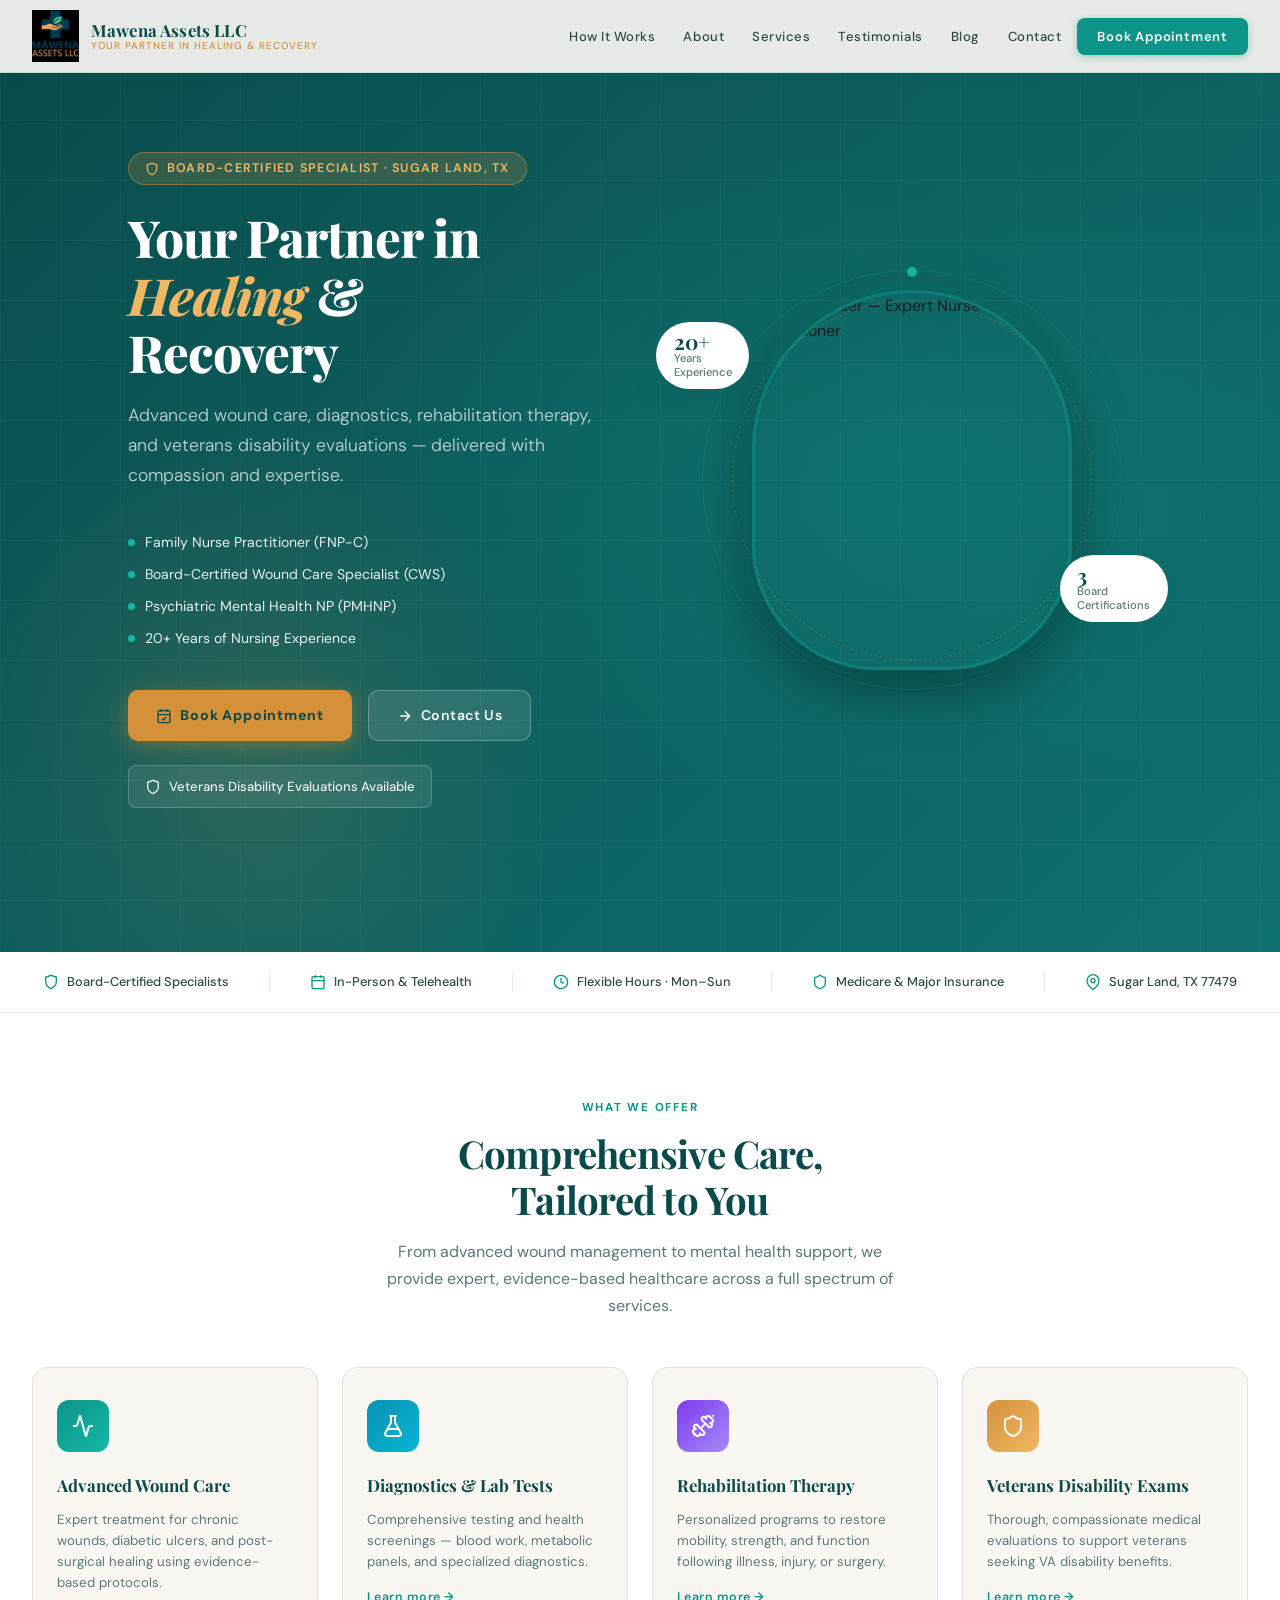
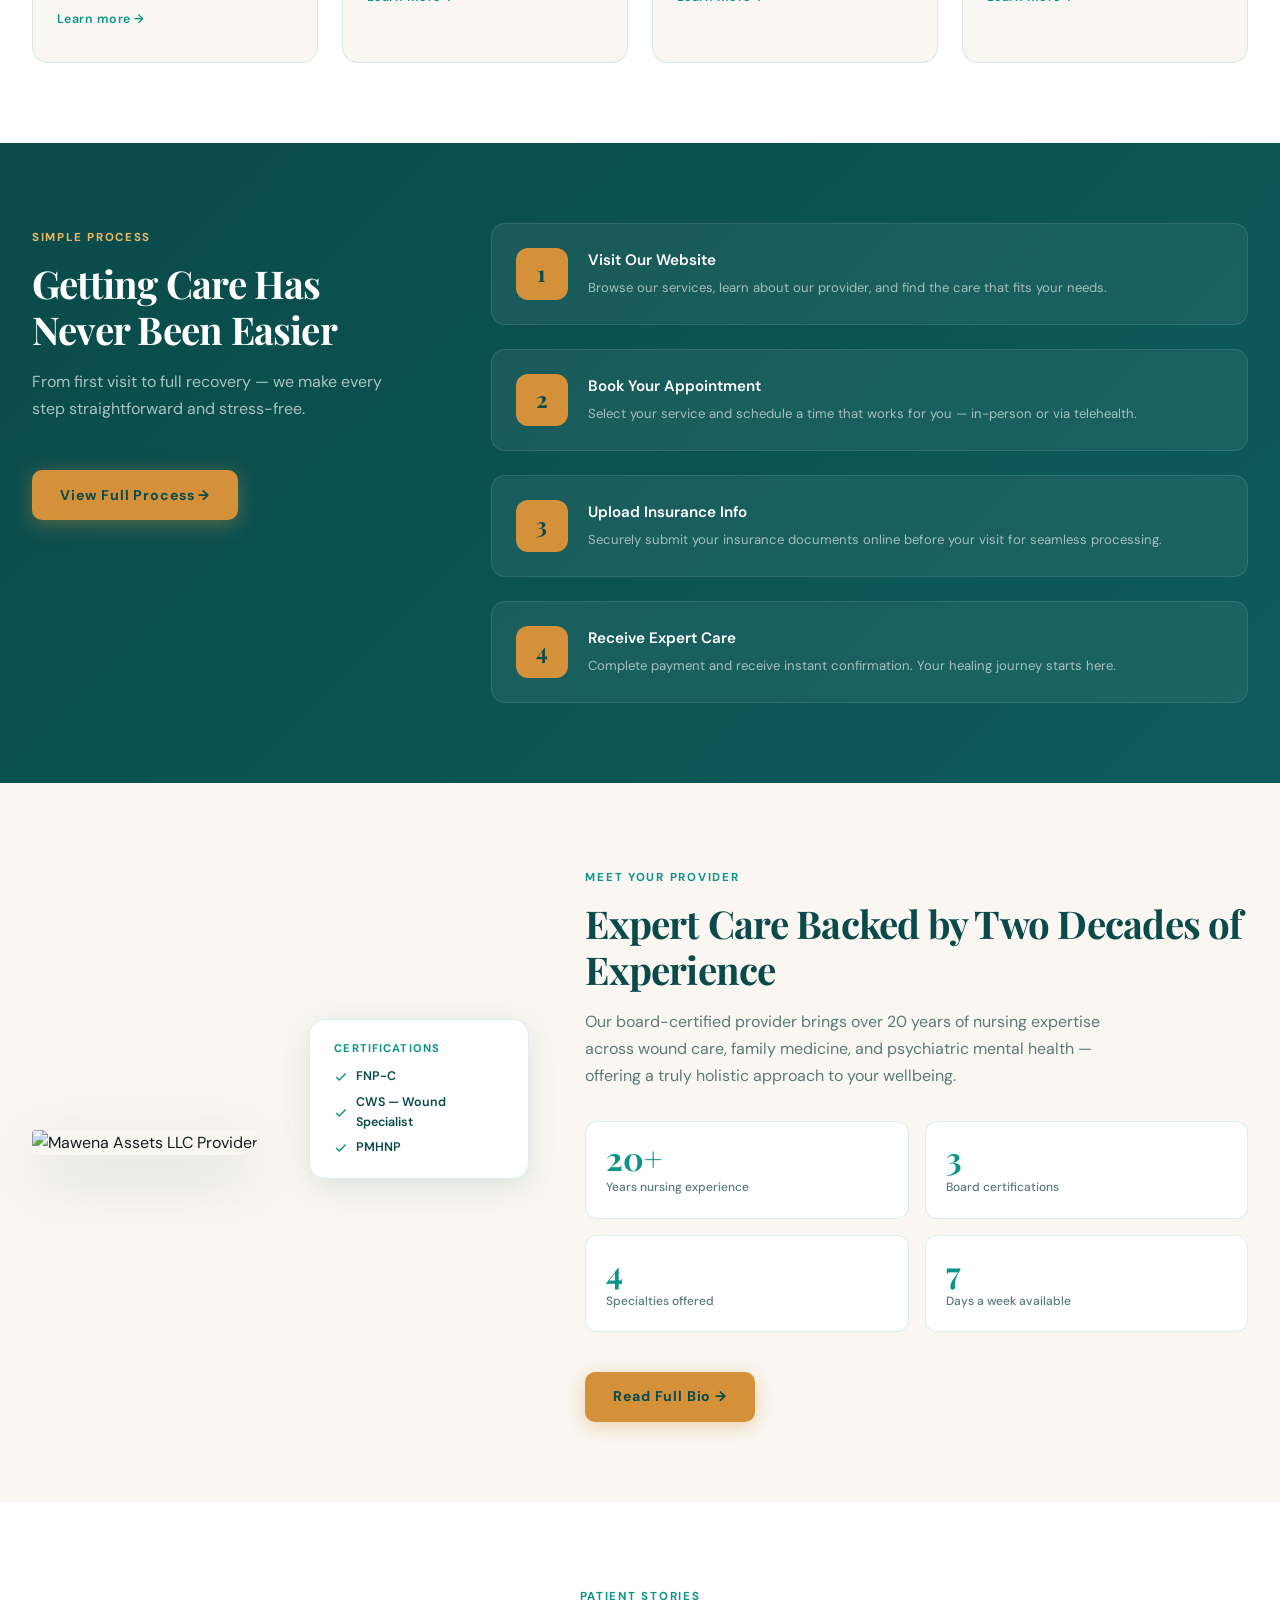
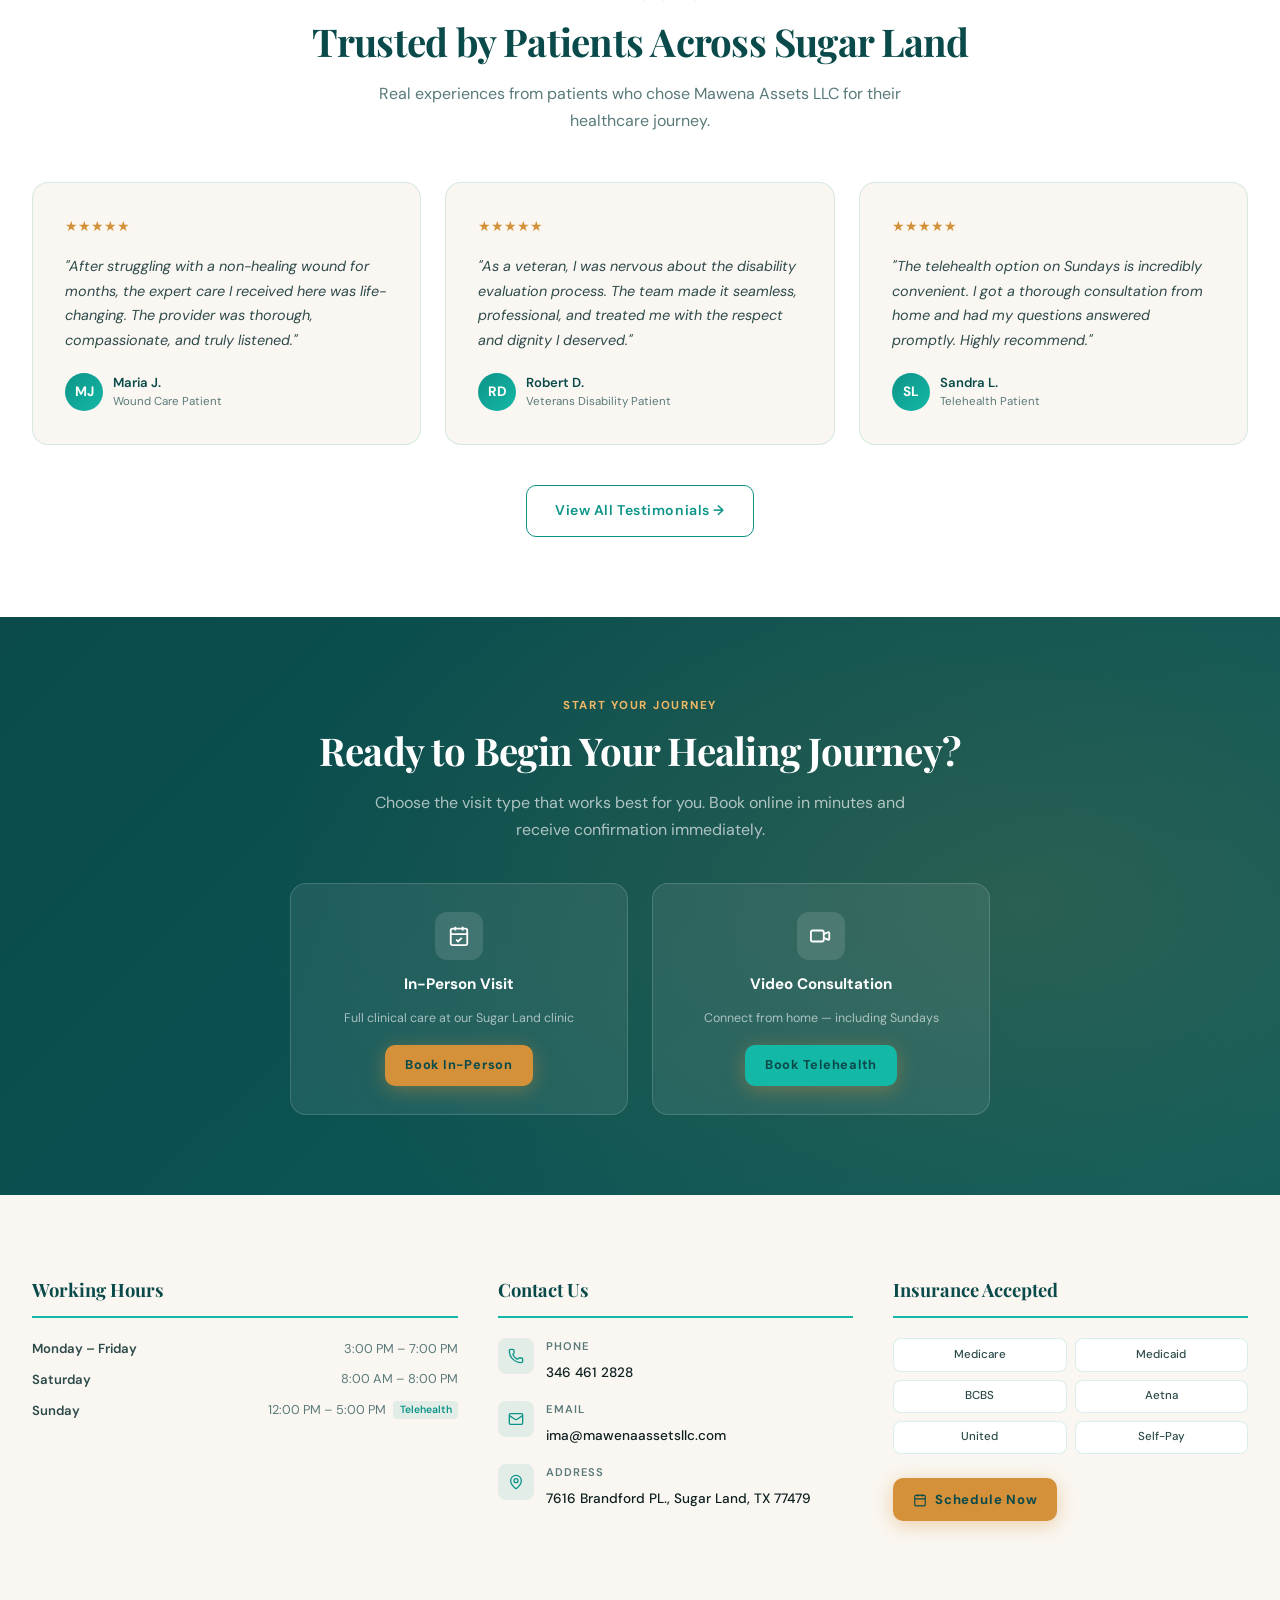
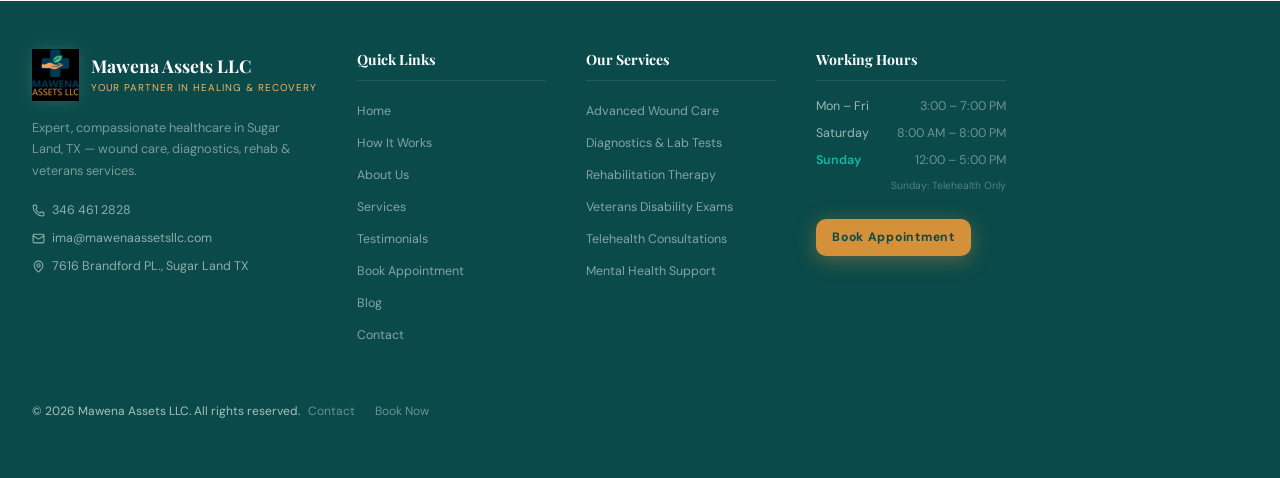
==== commit e36f6d44: "updtaed" ====
--- a/index.html
+++ b/index.html
@@ -496,6 +496,11 @@
       .provider-badge-wrap { position: static; margin-top: 1.5rem; max-width: 100%; }
       .footer-top { flex-direction: column; }
     }
+  
+    .footer-main-grid { display: grid !important; grid-template-columns: 1.5fr 1fr 1fr 1fr !important; gap: 2.5rem !important; }
+    @media(max-width:1024px){ .footer-main-grid { grid-template-columns: 1fr 1fr !important; } }
+    @media(max-width:640px){ .footer-main-grid { grid-template-columns: 1fr !important; } }
+
   </style>
 </head>
 <body>
@@ -503,20 +508,20 @@
 <!-- NAVBAR -->
 <nav class="nav">
   <div class="nav-inner">
-    <a href="/" class="nav-logo">
-      <img src="/logo.webp" alt="Mawena Assets LLC" />
-      <div class="nav-logo-text">
-        <span>Mawena Assets</span>
-        <span>Healthcare · Sugar Land TX</span>
+    <a href="/" class="nav-logo" style="display:flex;align-items:center;gap:12px;text-decoration:none">
+      <img src="/logo.webp" alt="Mawena Assets LLC logo" style="height:52px;width:auto;object-fit:contain" />
+      <div style="display:flex;flex-direction:column;line-height:1.15">
+        <span style="font-family:'Playfair Display',serif;font-size:1.05rem;font-weight:700;color:var(--teal-deep);letter-spacing:.01em">Mawena Assets LLC</span>
+        <span style="font-size:.62rem;font-weight:500;letter-spacing:.1em;color:var(--gold);text-transform:uppercase">Your Partner in Healing &amp; Recovery</span>
       </div>
     </a>
     <div class="nav-links">
-      <a href="/how-it-works">How It Works</a>
-      <a href="/about">About</a>
-      <a href="/services">Services</a>
-      <a href="/testimonials">Testimonials</a>
-      <a href="/blog">Blog</a>
-      <a href="/contact">Contact</a>
+      <a href="/how-it-works.html">How It Works</a>
+      <a href="/about.html">About</a>
+      <a href="/services.html">Services</a>
+      <a href="/testimonials.html">Testimonials</a>
+      <a href="/blog.html">Blog</a>
+      <a href="/contact.html">Contact</a>
       <a href="https://mawenaassetsllc.setmore.com/book" target="_blank" rel="noopener" class="nav-book">Book Appointment</a>
     </div>
     <button class="nav-mobile-btn" onclick="toggleMenu()" aria-label="Menu">
@@ -525,12 +530,12 @@
   </div>
 </nav>
 <div class="nav-mobile-menu" id="mobileMenu">
-  <a href="/how-it-works" onclick="toggleMenu()">How It Works</a>
-  <a href="/about" onclick="toggleMenu()">About</a>
-  <a href="/services" onclick="toggleMenu()">Services</a>
-  <a href="/testimonials" onclick="toggleMenu()">Testimonials</a>
-  <a href="/blog" onclick="toggleMenu()">Blog</a>
-  <a href="/contact" onclick="toggleMenu()">Contact</a>
+  <a href="/how-it-works.html" onclick="toggleMenu()">How It Works</a>
+  <a href="/about.html" onclick="toggleMenu()">About</a>
+  <a href="/services.html" onclick="toggleMenu()">Services</a>
+  <a href="/testimonials.html" onclick="toggleMenu()">Testimonials</a>
+  <a href="/blog.html" onclick="toggleMenu()">Blog</a>
+  <a href="/contact.html" onclick="toggleMenu()">Contact</a>
   <a href="https://mawenaassetsllc.setmore.com/book" target="_blank" rel="noopener" class="nav-book">Book Appointment</a>
 </div>
 
@@ -560,7 +565,7 @@
           <svg width="16" height="16" fill="none" stroke="currentColor" stroke-width="2" viewBox="0 0 24 24"><rect x="3" y="4" width="18" height="18" rx="2"/><path d="M16 2v4M8 2v4M3 10h18"/><path d="M9 16l2 2 4-4"/></svg>
           Book Appointment
         </a>
-        <a href="/contact" class="btn-secondary">
+        <a href="/contact.html" class="btn-secondary">
           <svg width="16" height="16" fill="none" stroke="currentColor" stroke-width="2" viewBox="0 0 24 24"><path d="M5 12h14M12 5l7 7-7 7"/></svg>
           Contact Us
         </a>
@@ -629,7 +634,7 @@
       <p class="section-desc">From advanced wound management to mental health support, we provide expert, evidence-based healthcare across a full spectrum of services.</p>
     </div>
     <div class="services-grid">
-      <a href="/services" class="service-card">
+      <a href="/services.html" class="service-card">
         <div class="service-icon">
           <svg viewBox="0 0 24 24" fill="none" stroke="currentColor" stroke-width="2"><path d="M22 12h-2.48a2 2 0 0 0-1.93 1.46l-2.35 8.36a.25.25 0 0 1-.48 0L9.24 2.18a.25.25 0 0 0-.48 0l-2.35 8.36A2 2 0 0 1 4.49 12H2"/></svg>
         </div>
@@ -637,7 +642,7 @@
         <p>Expert treatment for chronic wounds, diabetic ulcers, and post-surgical healing using evidence-based protocols.</p>
         <span class="service-link">Learn more →</span>
       </a>
-      <a href="/services" class="service-card">
+      <a href="/services.html" class="service-card">
         <div class="service-icon" style="background: linear-gradient(135deg,#0891b2,#06b6d4)">
           <svg viewBox="0 0 24 24" fill="none" stroke="currentColor" stroke-width="2"><path d="M14 2v6a2 2 0 0 0 .245.96l5.51 10.08A2 2 0 0 1 18 22H6a2 2 0 0 1-1.755-2.96l5.51-10.08A2 2 0 0 0 10 8V2"/><path d="M6.453 15h11.094M8.5 2h7"/></svg>
         </div>
@@ -645,7 +650,7 @@
         <p>Comprehensive testing and health screenings — blood work, metabolic panels, and specialized diagnostics.</p>
         <span class="service-link">Learn more →</span>
       </a>
-      <a href="/services" class="service-card">
+      <a href="/services.html" class="service-card">
         <div class="service-icon" style="background: linear-gradient(135deg,#7c3aed,#a78bfa)">
           <svg viewBox="0 0 24 24" fill="none" stroke="currentColor" stroke-width="2"><path d="M17.596 12.768a2 2 0 1 0 2.829-2.829l-1.768-1.767a2 2 0 0 0 2.828-2.829l-2.828-2.828a2 2 0 0 0-2.829 2.828l-1.767-1.768a2 2 0 1 0-2.829 2.829z"/><path d="m2.5 21.5 1.4-1.4m17.6-17.6 1.4-1.4M5.343 21.485a2 2 0 1 0 2.829-2.828l1.767 1.768a2 2 0 1 0 2.829-2.829l-6.364-6.364a2 2 0 1 0-2.829 2.829l1.768 1.767a2 2 0 0 0-2.828 2.829z"/><path d="m9.6 14.4 4.8-4.8"/></svg>
         </div>
@@ -653,7 +658,7 @@
         <p>Personalized programs to restore mobility, strength, and function following illness, injury, or surgery.</p>
         <span class="service-link">Learn more →</span>
       </a>
-      <a href="/services" class="service-card">
+      <a href="/services.html" class="service-card">
         <div class="service-icon" style="background: linear-gradient(135deg,var(--gold),var(--gold-light))">
           <svg viewBox="0 0 24 24" fill="none" stroke="currentColor" stroke-width="2"><path d="M20 13c0 5-3.5 7.5-7.66 8.95a1 1 0 0 1-.67-.01C7.5 20.5 4 18 4 13V6a1 1 0 0 1 1-1c2 0 4.5-1.2 6.24-2.72a1.17 1.17 0 0 1 1.52 0C14.51 3.81 17 5 19 5a1 1 0 0 1 1 1z"/></svg>
         </div>
@@ -672,7 +677,7 @@
       <span class="section-label" style="color:var(--gold-light)">Simple Process</span>
       <h2 class="section-title">Getting Care Has Never Been Easier</h2>
       <p class="section-desc">From first visit to full recovery — we make every step straightforward and stress-free.</p>
-      <a href="/how-it-works" class="btn-primary" style="display:inline-flex">View Full Process →</a>
+      <a href="/how-it-works.html" class="btn-primary" style="display:inline-flex">View Full Process →</a>
     </div>
     <div class="hiw-steps">
       <div class="hiw-step">
@@ -752,7 +757,7 @@
           <div class="provider-stat-label">Days a week available</div>
         </div>
       </div>
-      <a href="/about" class="btn-primary" style="display:inline-flex">Read Full Bio →</a>
+      <a href="/about.html" class="btn-primary" style="display:inline-flex">Read Full Bio →</a>
     </div>
   </div>
 </section>
@@ -801,7 +806,7 @@
       </div>
     </div>
     <div style="text-align:center;margin-top:2.5rem">
-      <a href="/testimonials" class="btn-secondary" style="background:transparent;color:var(--teal-brand);border:1.5px solid var(--teal-brand);display:inline-flex">View All Testimonials →</a>
+      <a href="/testimonials.html" class="btn-secondary" style="background:transparent;color:var(--teal-brand);border:1.5px solid var(--teal-brand);display:inline-flex">View All Testimonials →</a>
     </div>
   </div>
 </section>
@@ -911,31 +916,71 @@
 <footer class="footer">
   <div class="footer-inner">
     <div class="footer-top">
-      <div class="footer-logo">
-        <img src="/logo.webp" alt="Mawena Assets LLC" />
-        <div class="footer-logo-text">
-          <span>Mawena Assets LLC</span>
-          <span>Advanced Healthcare · Sugar Land TX</span>
-        </div>
-      </div>
-      <div class="footer-links">
-        <a href="/how-it-works">How It Works</a>
-        <a href="/about">About</a>
-        <a href="/services">Services</a>
-        <a href="/testimonials">Testimonials</a>
-        <a href="/booking">Book</a>
-        <a href="/blog">Blog</a>
-        <a href="/contact">Contact</a>
-      </div>
-    </div>
-    <hr class="footer-divider" />
-    <div class="footer-bottom">
-      <span class="footer-copy">&copy; <span id="yr"></span> Mawena Assets LLC. All rights reserved.</span>
-      <div class="footer-bottom-links">
-        <a href="tel:3464612828">346 461 2828</a>
-        <a href="mailto:ima@mawenaassetsllc.com">ima@mawenaassetsllc.com</a>
-      </div>
-    </div>
+      <div style="display:grid;grid-template-columns:1.5fr 1fr 1fr 1fr;gap:2.5rem;margin-bottom:2.5rem" class="footer-main-grid">
+        <div>
+          <div style="display:flex;align-items:center;gap:12px;margin-bottom:1rem">
+            <img src="/logo.webp" alt="Mawena Assets LLC" style="height:52px;width:auto;filter:drop-shadow(0 0 8px rgba(255,255,255,.12))" />
+            <div style="line-height:1.2">
+              <span style="font-family:'Playfair Display',serif;font-size:1.1rem;font-weight:700;color:white;display:block">Mawena Assets LLC</span>
+              <span style="font-size:.62rem;letter-spacing:.1em;text-transform:uppercase;color:var(--gold-light)">Your Partner in Healing &amp; Recovery</span>
+            </div>
+          </div>
+          <p style="font-size:.8rem;color:rgba(255,255,255,.45);line-height:1.65;margin-bottom:1.25rem;max-width:260px">Expert, compassionate healthcare in Sugar Land, TX — wound care, diagnostics, rehab &amp; veterans services.</p>
+          <div style="display:flex;flex-direction:column;gap:.5rem">
+            <a href="tel:3464612828" style="font-size:.78rem;color:rgba(255,255,255,.55);text-decoration:none;display:flex;align-items:center;gap:7px;transition:color .2s" onmouseover="this.style.color='#14b8a6'" onmouseout="this.style.color='rgba(255,255,255,.55)'">
+              <svg width="13" height="13" fill="none" stroke="currentColor" stroke-width="2" viewBox="0 0 24 24"><path d="M13.832 16.568a1 1 0 0 0 1.213-.303l.355-.465A2 2 0 0 1 17 15h3a2 2 0 0 1 2 2v3a2 2 0 0 1-2 2A18 18 0 0 1 2 4a2 2 0 0 1 2-2h3a2 2 0 0 1 2 2v3a2 2 0 0 1-.8 1.6l-.468.351a1 1 0 0 0-.292 1.233 14 14 0 0 0 6.392 6.384"/></svg>
+              346 461 2828</a>
+            <a href="mailto:ima@mawenaassetsllc.com" style="font-size:.78rem;color:rgba(255,255,255,.55);text-decoration:none;display:flex;align-items:center;gap:7px;transition:color .2s" onmouseover="this.style.color='#14b8a6'" onmouseout="this.style.color='rgba(255,255,255,.55)'">
+              <svg width="13" height="13" fill="none" stroke="currentColor" stroke-width="2" viewBox="0 0 24 24"><path d="m22 7-8.991 5.727a2 2 0 0 1-2.009 0L2 7"/><rect x="2" y="4" width="20" height="16" rx="2"/></svg>
+              ima@mawenaassetsllc.com</a>
+            <a href="/contact.html" style="font-size:.78rem;color:rgba(255,255,255,.55);text-decoration:none;display:flex;align-items:center;gap:7px;transition:color .2s" onmouseover="this.style.color='#14b8a6'" onmouseout="this.style.color='rgba(255,255,255,.55)'">
+              <svg width="13" height="13" fill="none" stroke="currentColor" stroke-width="2" viewBox="0 0 24 24"><path d="M20 10c0 4.993-5.539 10.193-7.399 11.799a1 1 0 0 1-1.202 0C9.539 20.193 4 14.993 4 10a8 8 0 0 1 16 0"/><circle cx="12" cy="10" r="3"/></svg>
+              7616 Brandford PL., Sugar Land TX</a>
+          </div>
+        </div>
+        <div>
+          <h4 style="font-family:'Playfair Display',serif;font-size:.88rem;font-weight:700;color:white;margin-bottom:1rem;padding-bottom:.5rem;border-bottom:1px solid rgba(255,255,255,.1)">Quick Links</h4>
+          <ul style="list-style:none;display:flex;flex-direction:column;gap:.4rem">
+            <li><a href="/" style="font-size:.78rem;color:rgba(255,255,255,.5);text-decoration:none">Home</a></li>
+            <li><a href="/how-it-works.html" style="font-size:.78rem;color:rgba(255,255,255,.5);text-decoration:none">How It Works</a></li>
+            <li><a href="/about.html" style="font-size:.78rem;color:rgba(255,255,255,.5);text-decoration:none">About Us</a></li>
+            <li><a href="/services.html" style="font-size:.78rem;color:rgba(255,255,255,.5);text-decoration:none">Services</a></li>
+            <li><a href="/testimonials.html" style="font-size:.78rem;color:rgba(255,255,255,.5);text-decoration:none">Testimonials</a></li>
+            <li><a href="/booking.html" style="font-size:.78rem;color:rgba(255,255,255,.5);text-decoration:none">Book Appointment</a></li>
+            <li><a href="/blog.html" style="font-size:.78rem;color:rgba(255,255,255,.5);text-decoration:none">Blog</a></li>
+            <li><a href="/contact.html" style="font-size:.78rem;color:rgba(255,255,255,.5);text-decoration:none">Contact</a></li>
+          </ul>
+        </div>
+        <div>
+          <h4 style="font-family:'Playfair Display',serif;font-size:.88rem;font-weight:700;color:white;margin-bottom:1rem;padding-bottom:.5rem;border-bottom:1px solid rgba(255,255,255,.1)">Our Services</h4>
+          <ul style="list-style:none;display:flex;flex-direction:column;gap:.4rem">
+            <li><a href="/services.html" style="font-size:.78rem;color:rgba(255,255,255,.5);text-decoration:none">Advanced Wound Care</a></li>
+            <li><a href="/services.html" style="font-size:.78rem;color:rgba(255,255,255,.5);text-decoration:none">Diagnostics &amp; Lab Tests</a></li>
+            <li><a href="/services.html" style="font-size:.78rem;color:rgba(255,255,255,.5);text-decoration:none">Rehabilitation Therapy</a></li>
+            <li><a href="/services.html" style="font-size:.78rem;color:rgba(255,255,255,.5);text-decoration:none">Veterans Disability Exams</a></li>
+            <li><a href="/services.html" style="font-size:.78rem;color:rgba(255,255,255,.5);text-decoration:none">Telehealth Consultations</a></li>
+            <li><a href="/services.html" style="font-size:.78rem;color:rgba(255,255,255,.5);text-decoration:none">Mental Health Support</a></li>
+          </ul>
+        </div>
+        <div>
+          <h4 style="font-family:'Playfair Display',serif;font-size:.88rem;font-weight:700;color:white;margin-bottom:1rem;padding-bottom:.5rem;border-bottom:1px solid rgba(255,255,255,.1)">Working Hours</h4>
+          <div style="display:flex;flex-direction:column;gap:.45rem;margin-bottom:1.5rem">
+            <div style="display:flex;justify-content:space-between;font-size:.78rem"><span style="color:rgba(255,255,255,.6)">Mon – Fri</span><span style="color:rgba(255,255,255,.4)">3:00 – 7:00 PM</span></div>
+            <div style="display:flex;justify-content:space-between;font-size:.78rem"><span style="color:rgba(255,255,255,.6)">Saturday</span><span style="color:rgba(255,255,255,.4)">8:00 AM – 8:00 PM</span></div>
+            <div style="display:flex;justify-content:space-between;font-size:.78rem"><span style="color:#14b8a6;font-weight:600">Sunday</span><span style="color:rgba(255,255,255,.4)">12:00 – 5:00 PM</span></div>
+            <div style="font-size:.65rem;color:rgba(255,255,255,.3);text-align:right">Sunday: Telehealth Only</div>
+          </div>
+          <a href="https://mawenaassetsllc.setmore.com/book" target="_blank" rel="noopener" class="btn btn-primary" style="font-size:.76rem;padding:.55rem 1rem;display:inline-flex">Book Appointment</a>
+        </div>
+      </div>
+      <hr class="footer-divider" />
+      <div class="footer-bottom">
+        <span class="footer-copy">&copy; <span id="yr"></span> Mawena Assets LLC. All rights reserved.</span>
+        <div class="footer-bottom-links">
+          <a href="/contact.html">Contact</a>
+          <a href="/booking.html">Book Now</a>
+        </div>
+      </div>
   </div>
 </footer>
 
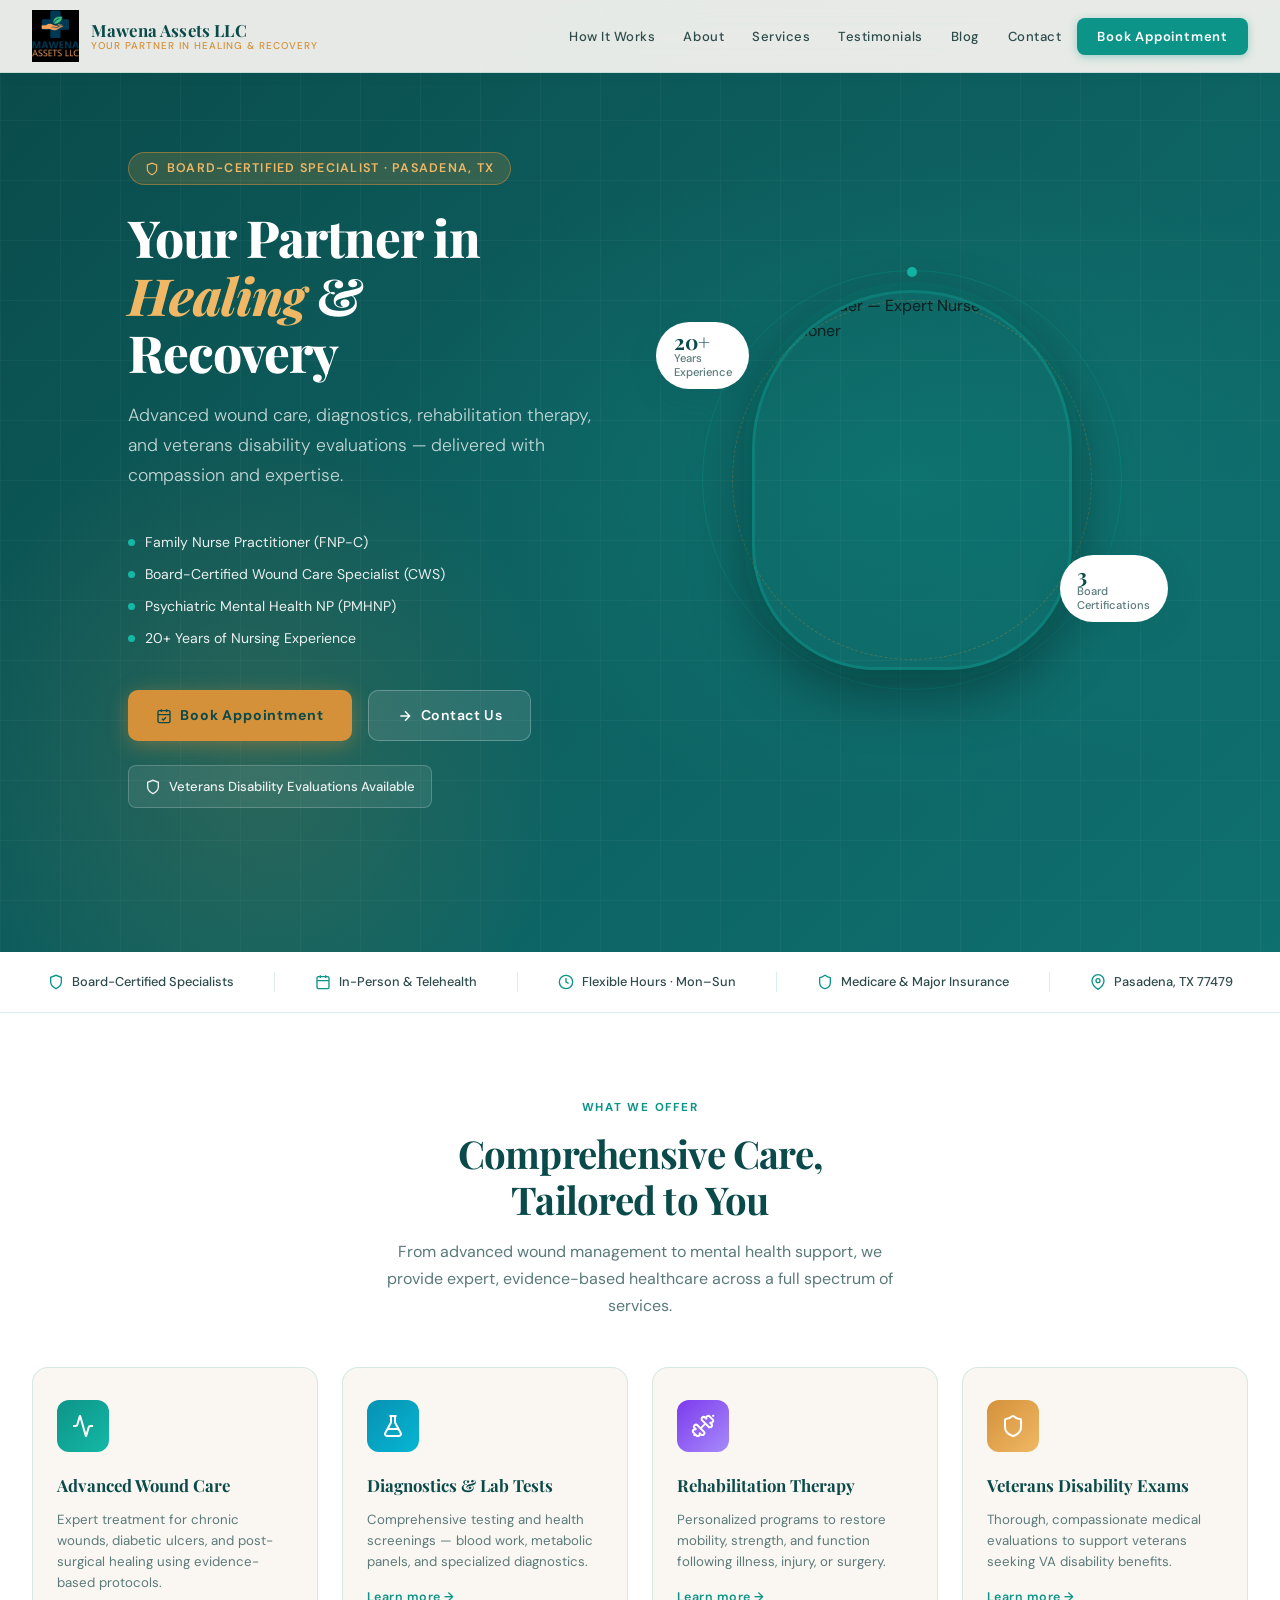
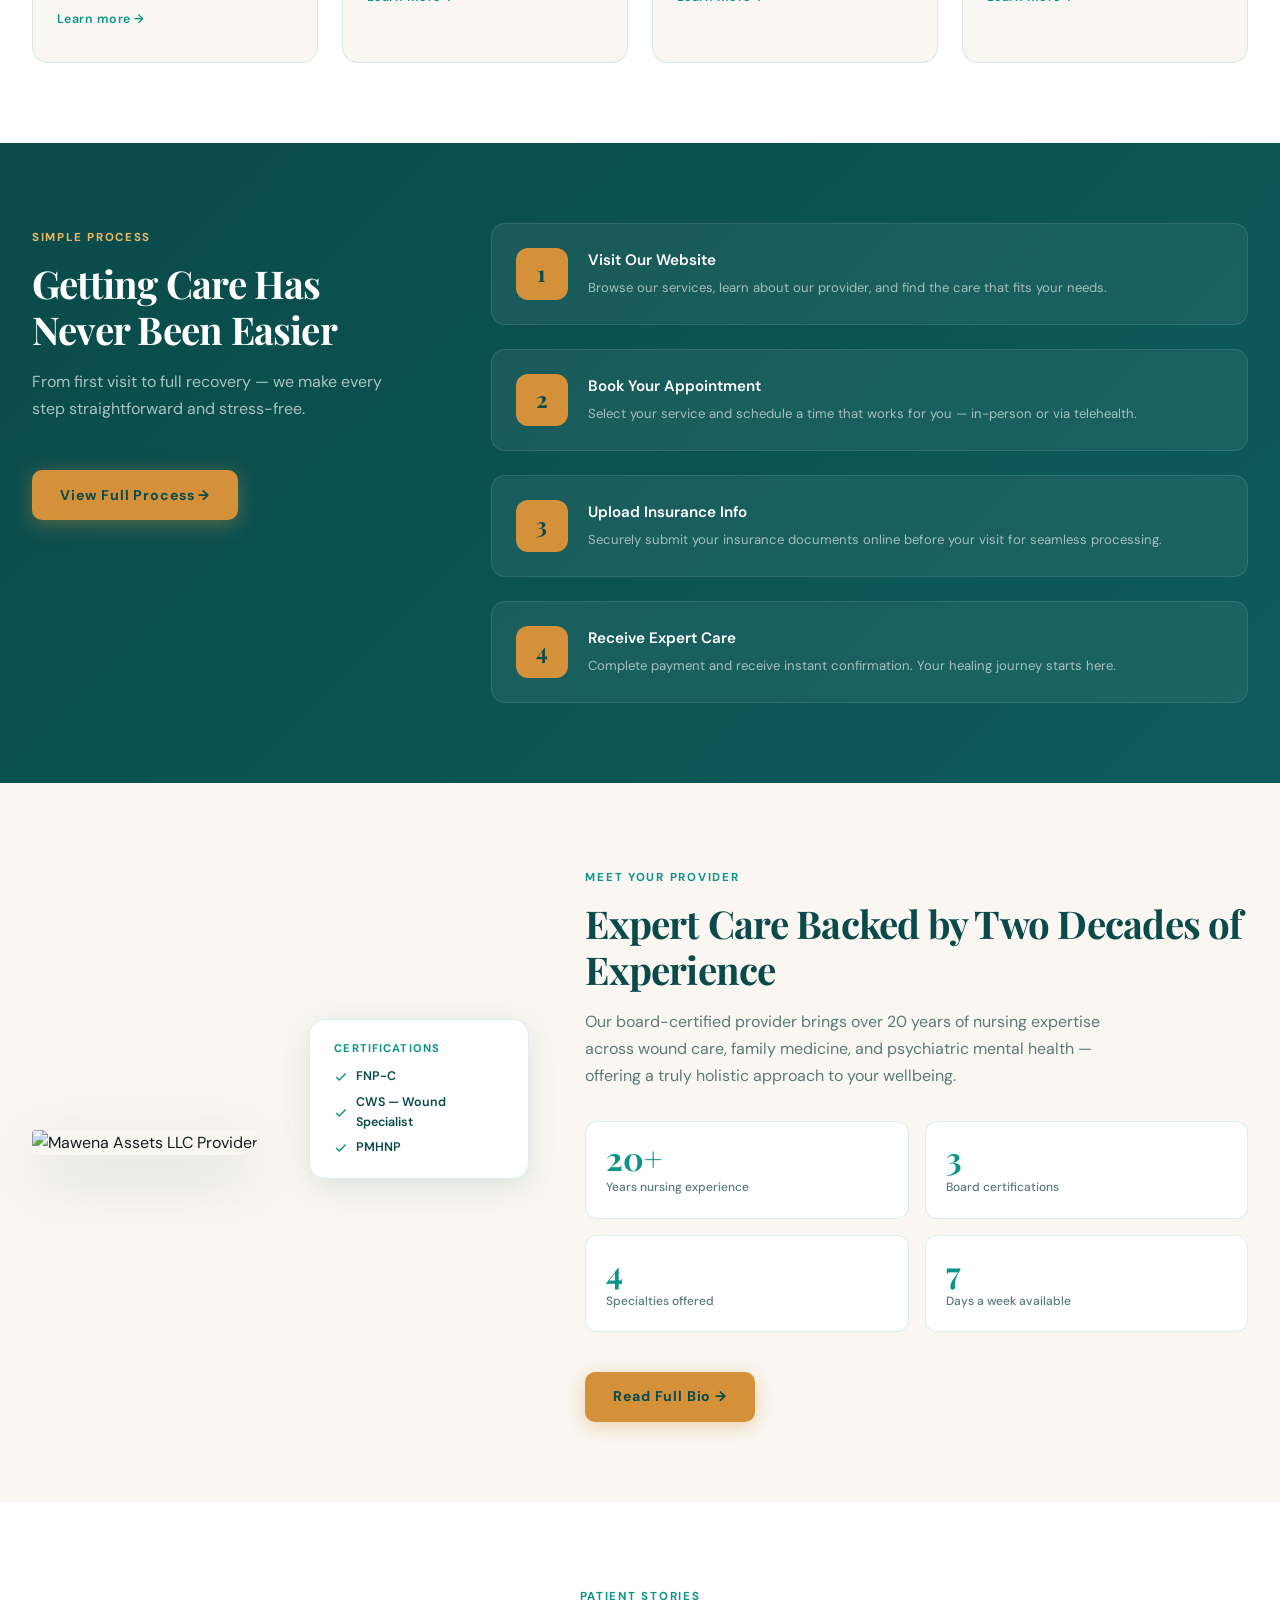
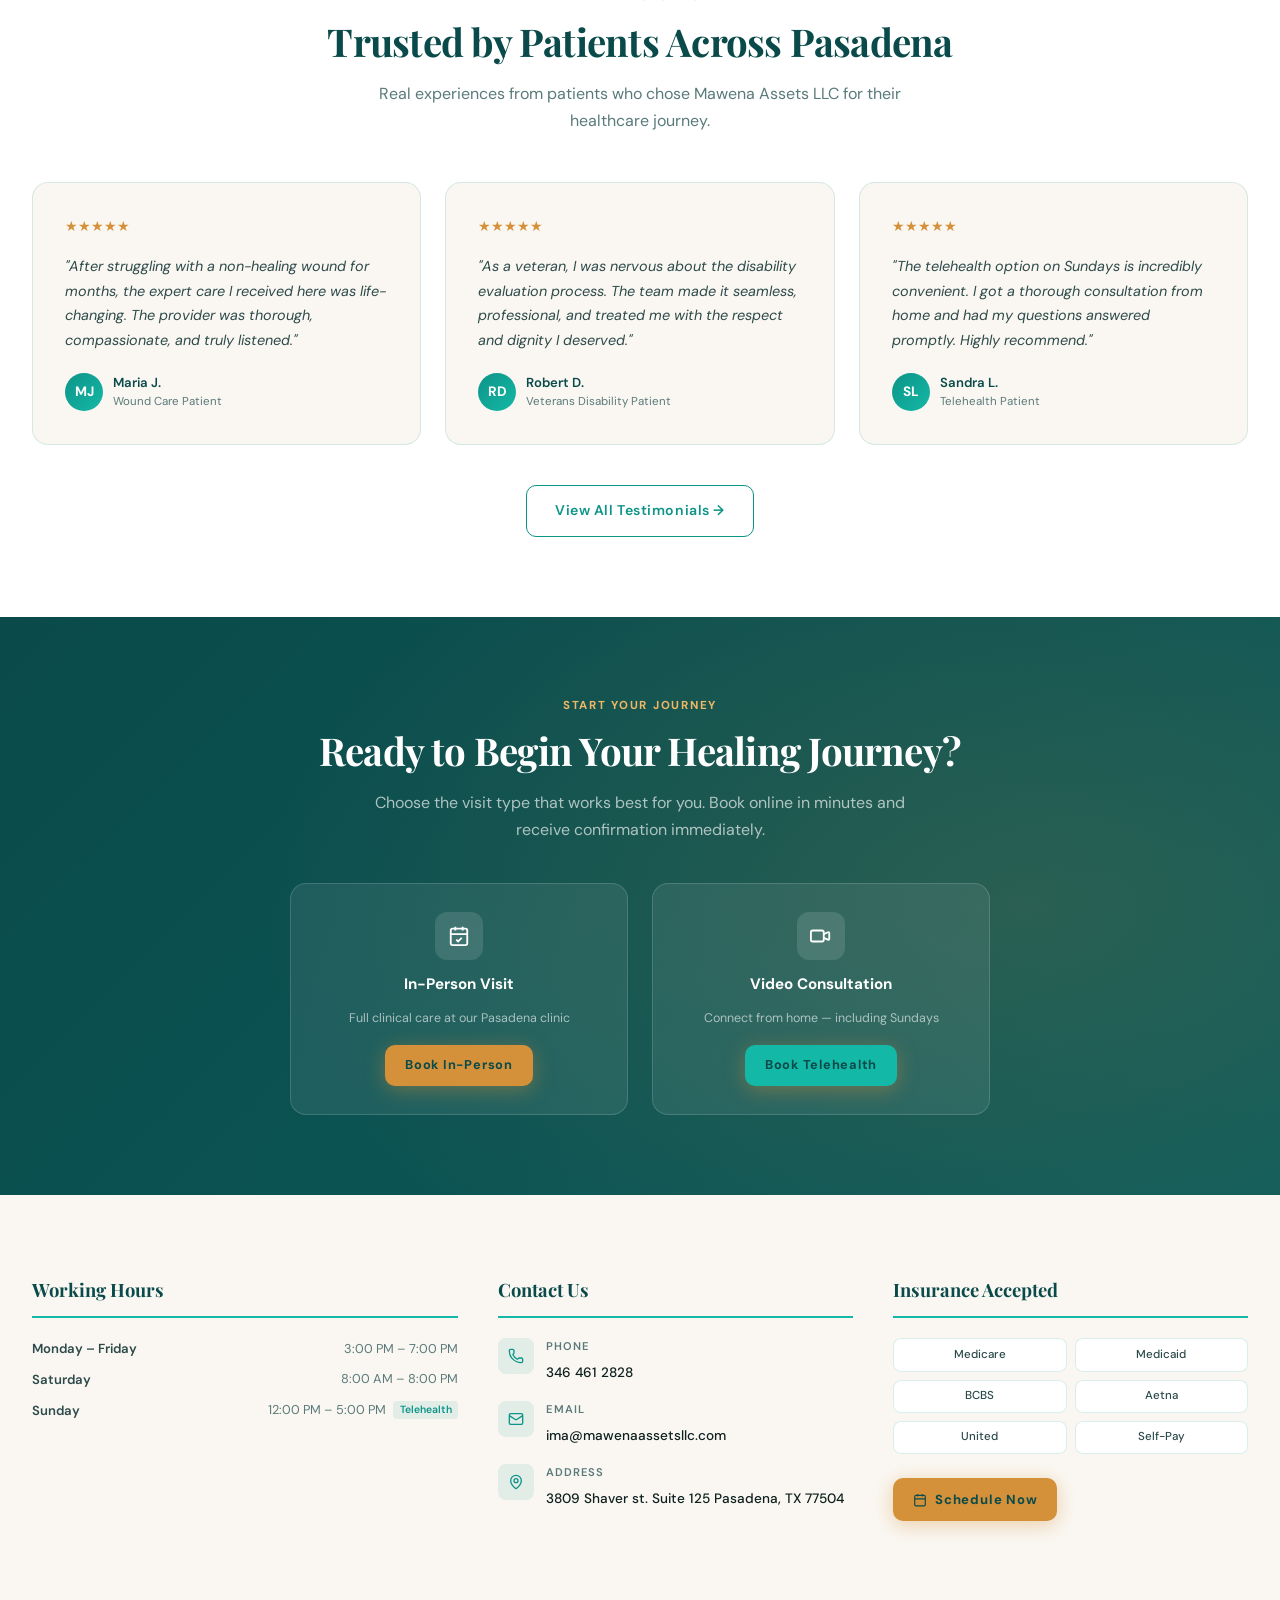
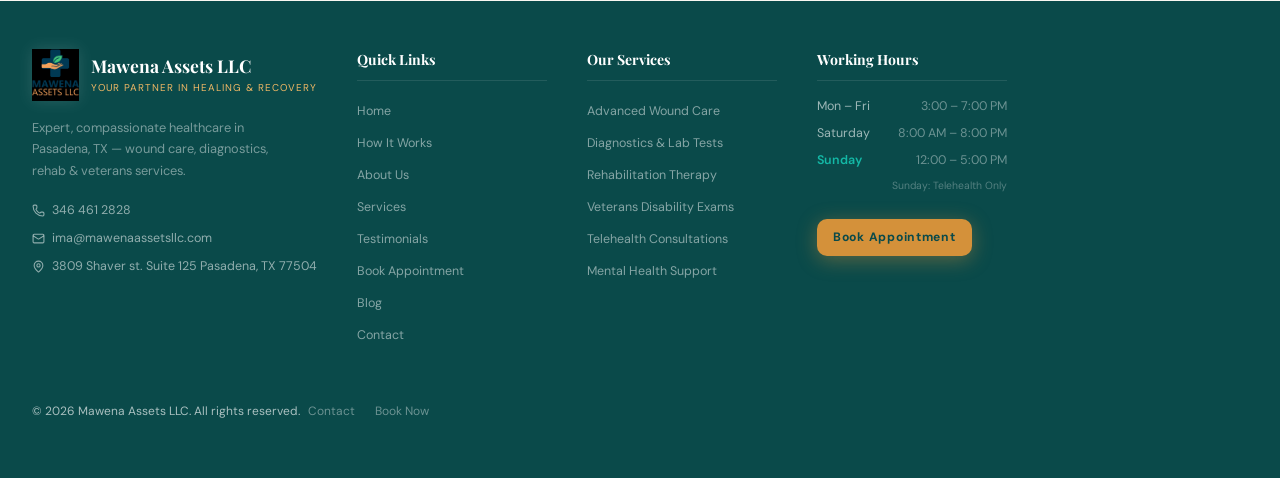
==== commit 98b19219: "address" ====
--- a/index.html
+++ b/index.html
@@ -4,9 +4,9 @@
   <meta charset="UTF-8" />
   <meta name="viewport" content="width=device-width, initial-scale=1.0" />
 
-  <title>Mawena Assets LLC | Advanced Wound Care &amp; Holistic Health | Sugar Land, TX</title>
-  <meta name="description" content="Expert wound care, diagnostics, rehabilitation therapy, and veterans disability evaluations in Sugar Land, TX. Board-Certified FNP-C, CWS, PMHNP. In-person &amp; telehealth available." />
-  <meta name="keywords" content="wound care specialist Sugar Land TX, advanced wound care Texas, veterans disability evaluation, telehealth nurse practitioner, psychiatric mental health, holistic health, diabetic wound care, family nurse practitioner Houston" />
+  <title>Mawena Assets LLC | Advanced Wound Care &amp; Holistic Health | Pasadena, TX</title>
+  <meta name="description" content="Expert wound care, diagnostics, rehabilitation therapy, and veterans disability evaluations in Pasadena, TX. Board-Certified FNP-C, CWS, PMHNP. In-person &amp; telehealth available." />
+  <meta name="keywords" content="wound care specialist Pasadena TX, advanced wound care Texas, veterans disability evaluation, telehealth nurse practitioner, psychiatric mental health, holistic health, diabetic wound care, family nurse practitioner Houston" />
   <meta name="author" content="Mawena Assets LLC" />
   <meta name="robots" content="index, follow" />
   <link rel="canonical" href="https://mawenaassets.com/" />
@@ -20,16 +20,16 @@
   <meta property="og:type" content="website" />
   <meta property="og:url" content="https://mawenaassets.com/" />
   <meta property="og:title" content="Mawena Assets LLC | Advanced Wound Care &amp; Holistic Health" />
-  <meta property="og:description" content="Expert wound care, diagnostics, rehabilitation therapy, and veterans disability evaluations in Sugar Land, TX." />
+  <meta property="og:description" content="Expert wound care, diagnostics, rehabilitation therapy, and veterans disability evaluations in Pasadena, TX." />
   <meta property="og:image" content="https://mawenaassets.com/logo.webp" />
   <meta property="og:locale" content="en_US" />
   <meta name="twitter:card" content="summary_large_image" />
   <meta name="twitter:image" content="https://mawenaassets.com/logo.webp" />
 
   <meta name="geo.region" content="US-TX" />
-  <meta name="geo.placename" content="Sugar Land, Texas" />
-
-  <script type="application/ld+json">{"@context":"https://schema.org","@type":"MedicalBusiness","name":"Mawena Assets LLC","url":"https://mawenaassets.com","logo":"https://mawenaassets.com/logo.webp","telephone":"+13464612828","email":"ima@mawenaassetsllc.com","address":{"@type":"PostalAddress","streetAddress":"7616 Brandford PL.","addressLocality":"Sugar Land","addressRegion":"TX","postalCode":"77479","addressCountry":"US"},"geo":{"@type":"GeoCoordinates","latitude":29.5997586,"longitude":-95.6358029},"openingHoursSpecification":[{"@type":"OpeningHoursSpecification","dayOfWeek":["Monday","Tuesday","Wednesday","Thursday","Friday"],"opens":"15:00","closes":"19:00"},{"@type":"OpeningHoursSpecification","dayOfWeek":"Saturday","opens":"08:00","closes":"20:00"},{"@type":"OpeningHoursSpecification","dayOfWeek":"Sunday","opens":"12:00","closes":"17:00"}]}</script>
+  <meta name="geo.placename" content="Pasadena, Texas" />
+
+  <script type="application/ld+json">{"@context":"https://schema.org","@type":"MedicalBusiness","name":"Mawena Assets LLC","url":"https://mawenaassets.com","logo":"https://mawenaassets.com/logo.webp","telephone":"+13464612828","email":"ima@mawenaassetsllc.com","address":{"@type":"PostalAddress","streetAddress":"3809 Shaver st. Suite 125","addressLocality":"Pasadena","addressRegion":"TX","postalCode":"77479","addressCountry":"US"},"geo":{"@type":"GeoCoordinates","latitude":29.5997586,"longitude":-95.6358029},"openingHoursSpecification":[{"@type":"OpeningHoursSpecification","dayOfWeek":["Monday","Tuesday","Wednesday","Thursday","Friday"],"opens":"15:00","closes":"19:00"},{"@type":"OpeningHoursSpecification","dayOfWeek":"Saturday","opens":"08:00","closes":"20:00"},{"@type":"OpeningHoursSpecification","dayOfWeek":"Sunday","opens":"12:00","closes":"17:00"}]}</script>
 
   <link rel="preconnect" href="https://fonts.googleapis.com">
   <link rel="preconnect" href="https://fonts.gstatic.com" crossorigin>
@@ -546,7 +546,7 @@
     <div>
       <div class="hero-badge fade-up fade-up-1">
         <svg viewBox="0 0 24 24" fill="none" stroke="currentColor" stroke-width="2"><path d="M12 22s8-4 8-10V5l-8-3-8 3v7c0 6 8 10 8 10z"/></svg>
-        Board-Certified Specialist · Sugar Land, TX
+        Board-Certified Specialist · Pasadena, TX
       </div>
       <h1 class="fade-up fade-up-2">
         Your Partner in<br><em>Healing</em> &amp;<br>Recovery
@@ -620,7 +620,7 @@
     <div class="trust-divider"></div>
     <div class="trust-item">
       <svg width="16" height="16" fill="none" stroke="currentColor" stroke-width="2" viewBox="0 0 24 24"><path d="M21 10c0 7-9 13-9 13s-9-6-9-13a9 9 0 0 1 18 0z"/><circle cx="12" cy="10" r="3"/></svg>
-      Sugar Land, TX 77479
+      Pasadena, TX 77479
     </div>
   </div>
 </div>
@@ -767,7 +767,7 @@
   <div class="section-inner">
     <div style="text-align:center">
       <span class="section-label">Patient Stories</span>
-      <h2 class="section-title">Trusted by Patients Across Sugar Land</h2>
+      <h2 class="section-title">Trusted by Patients Across Pasadena</h2>
       <p class="section-desc" style="margin:0 auto 3rem">Real experiences from patients who chose Mawena Assets LLC for their healthcare journey.</p>
     </div>
     <div class="testi-grid">
@@ -823,7 +823,7 @@
           <svg width="22" height="22" fill="none" stroke="currentColor" stroke-width="2" viewBox="0 0 24 24"><rect x="3" y="4" width="18" height="18" rx="2"/><path d="M16 2v4M8 2v4M3 10h18"/><path d="M9 16l2 2 4-4"/></svg>
         </div>
         <h3>In-Person Visit</h3>
-        <p>Full clinical care at our Sugar Land clinic</p>
+        <p>Full clinical care at our Pasadena clinic</p>
         <span class="btn-primary">Book In-Person</span>
       </a>
       <a href="https://mawenaassetsllc.setmore.com/book" target="_blank" rel="noopener" class="cta-card">
@@ -886,7 +886,7 @@
             </div>
             <div>
               <div class="contact-label">Address</div>
-              <span class="contact-value">7616 Brandford PL., Sugar Land, TX 77479</span>
+              <span class="contact-value">3809 Shaver st. Suite 125 Pasadena, TX 77504 </span>
             </div>
           </div>
         </div>
@@ -925,7 +925,7 @@
               <span style="font-size:.62rem;letter-spacing:.1em;text-transform:uppercase;color:var(--gold-light)">Your Partner in Healing &amp; Recovery</span>
             </div>
           </div>
-          <p style="font-size:.8rem;color:rgba(255,255,255,.45);line-height:1.65;margin-bottom:1.25rem;max-width:260px">Expert, compassionate healthcare in Sugar Land, TX — wound care, diagnostics, rehab &amp; veterans services.</p>
+          <p style="font-size:.8rem;color:rgba(255,255,255,.45);line-height:1.65;margin-bottom:1.25rem;max-width:260px">Expert, compassionate healthcare in Pasadena, TX — wound care, diagnostics, rehab &amp; veterans services.</p>
           <div style="display:flex;flex-direction:column;gap:.5rem">
             <a href="tel:3464612828" style="font-size:.78rem;color:rgba(255,255,255,.55);text-decoration:none;display:flex;align-items:center;gap:7px;transition:color .2s" onmouseover="this.style.color='#14b8a6'" onmouseout="this.style.color='rgba(255,255,255,.55)'">
               <svg width="13" height="13" fill="none" stroke="currentColor" stroke-width="2" viewBox="0 0 24 24"><path d="M13.832 16.568a1 1 0 0 0 1.213-.303l.355-.465A2 2 0 0 1 17 15h3a2 2 0 0 1 2 2v3a2 2 0 0 1-2 2A18 18 0 0 1 2 4a2 2 0 0 1 2-2h3a2 2 0 0 1 2 2v3a2 2 0 0 1-.8 1.6l-.468.351a1 1 0 0 0-.292 1.233 14 14 0 0 0 6.392 6.384"/></svg>
@@ -935,7 +935,7 @@
               ima@mawenaassetsllc.com</a>
             <a href="/contact.html" style="font-size:.78rem;color:rgba(255,255,255,.55);text-decoration:none;display:flex;align-items:center;gap:7px;transition:color .2s" onmouseover="this.style.color='#14b8a6'" onmouseout="this.style.color='rgba(255,255,255,.55)'">
               <svg width="13" height="13" fill="none" stroke="currentColor" stroke-width="2" viewBox="0 0 24 24"><path d="M20 10c0 4.993-5.539 10.193-7.399 11.799a1 1 0 0 1-1.202 0C9.539 20.193 4 14.993 4 10a8 8 0 0 1 16 0"/><circle cx="12" cy="10" r="3"/></svg>
-              7616 Brandford PL., Sugar Land TX</a>
+              3809 Shaver st. Suite 125 Pasadena, TX 77504</a>
           </div>
         </div>
         <div>
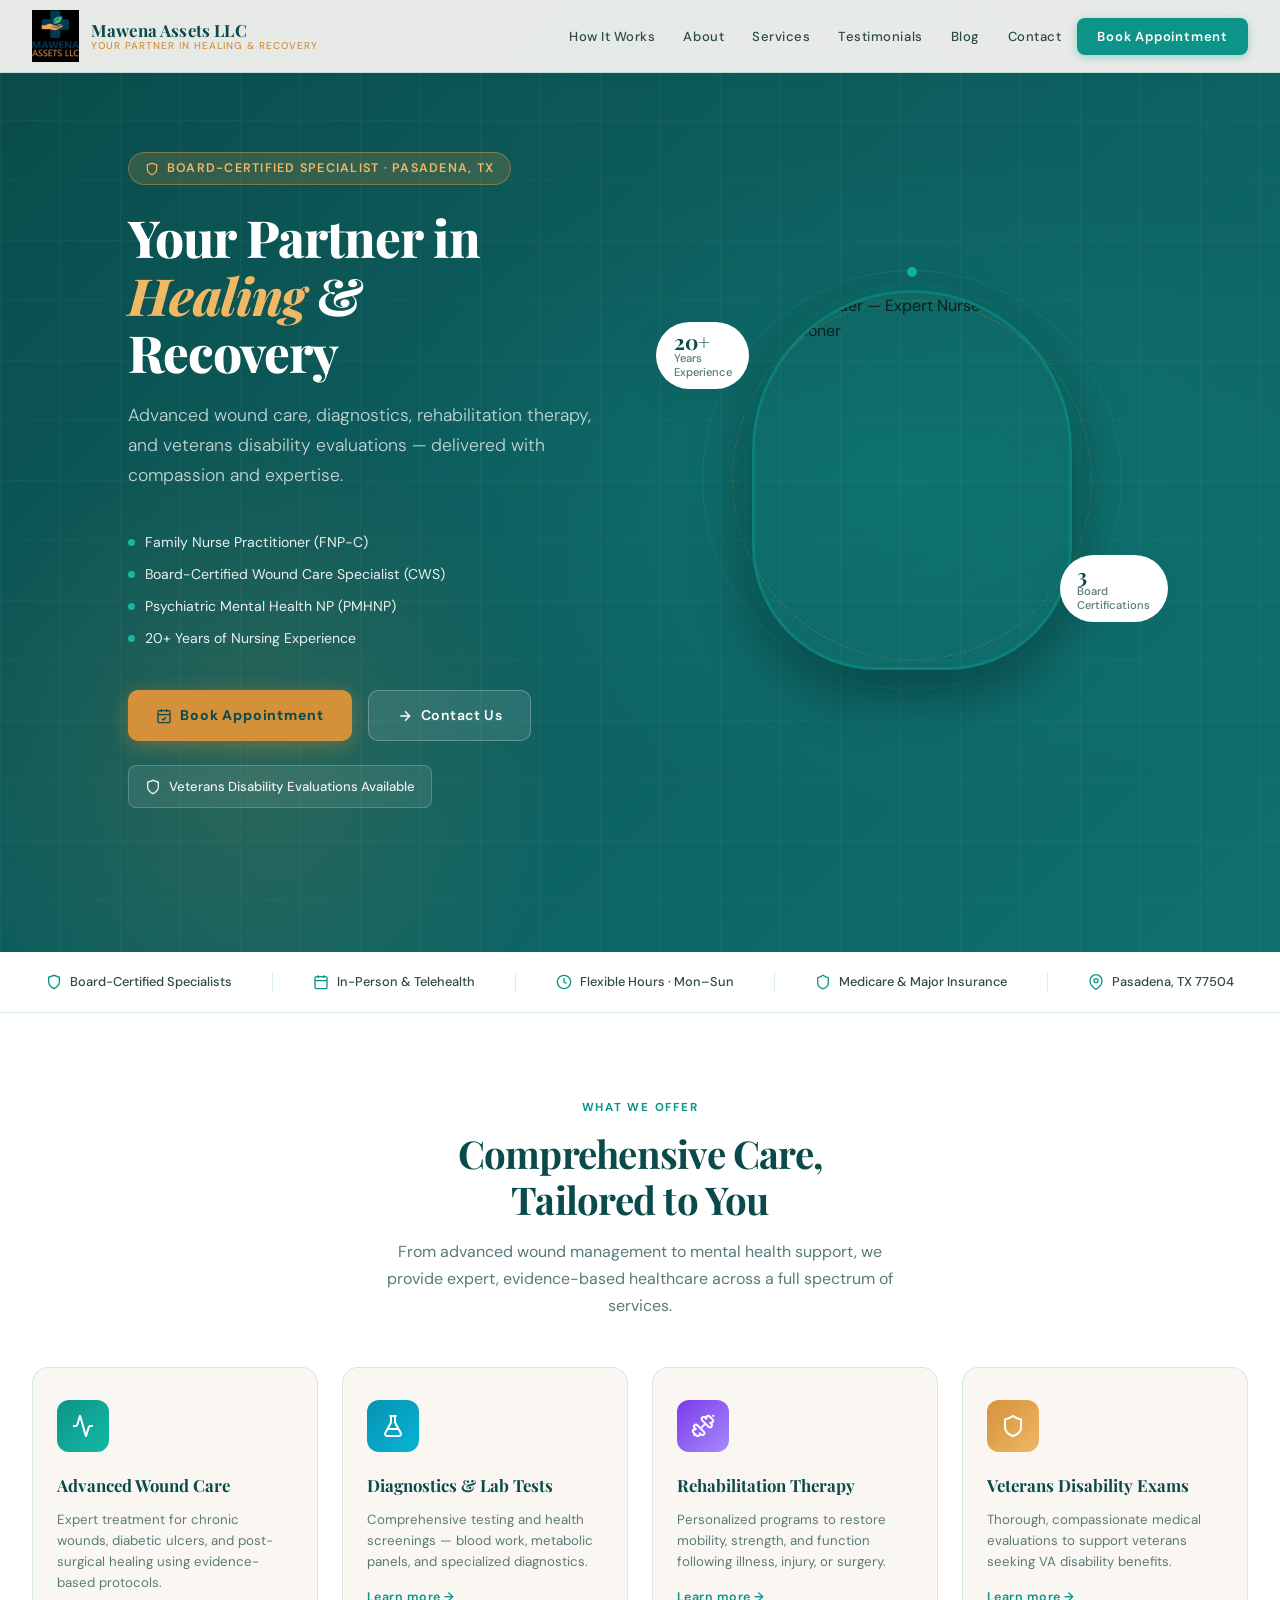
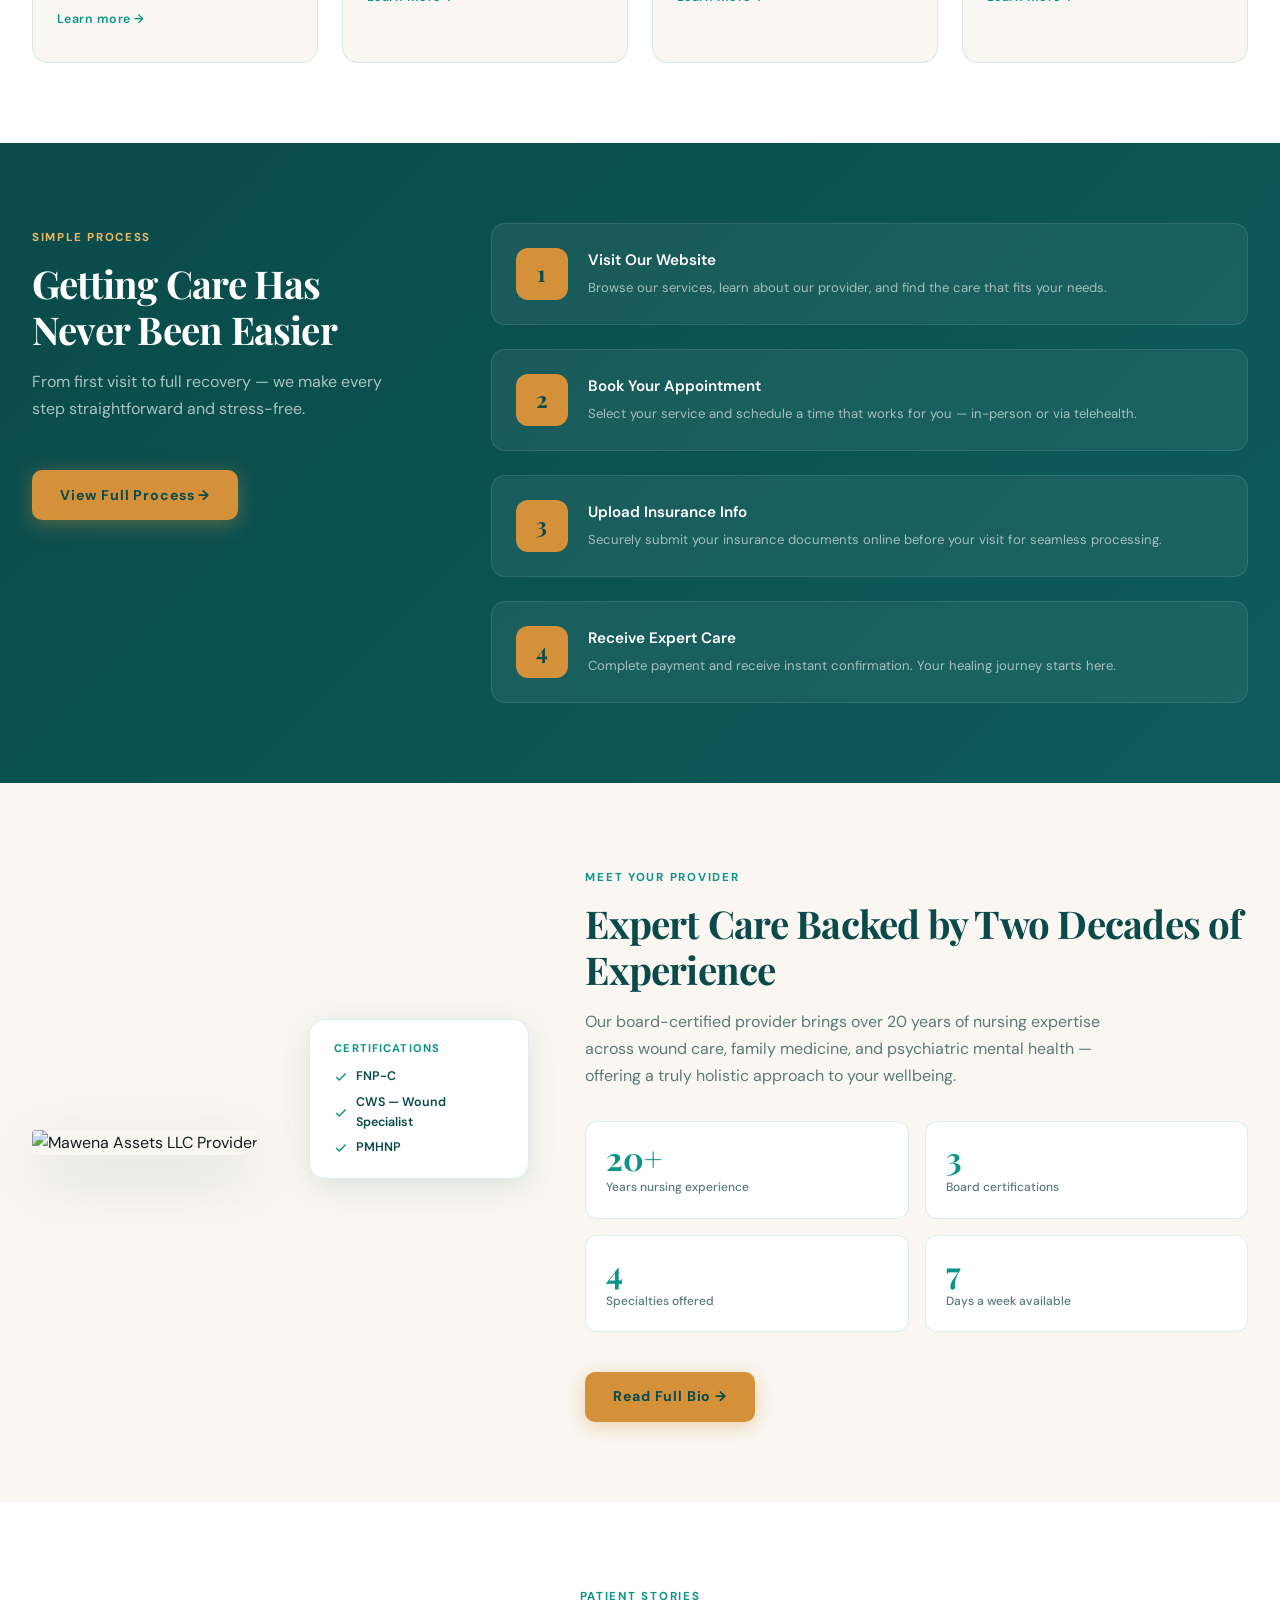
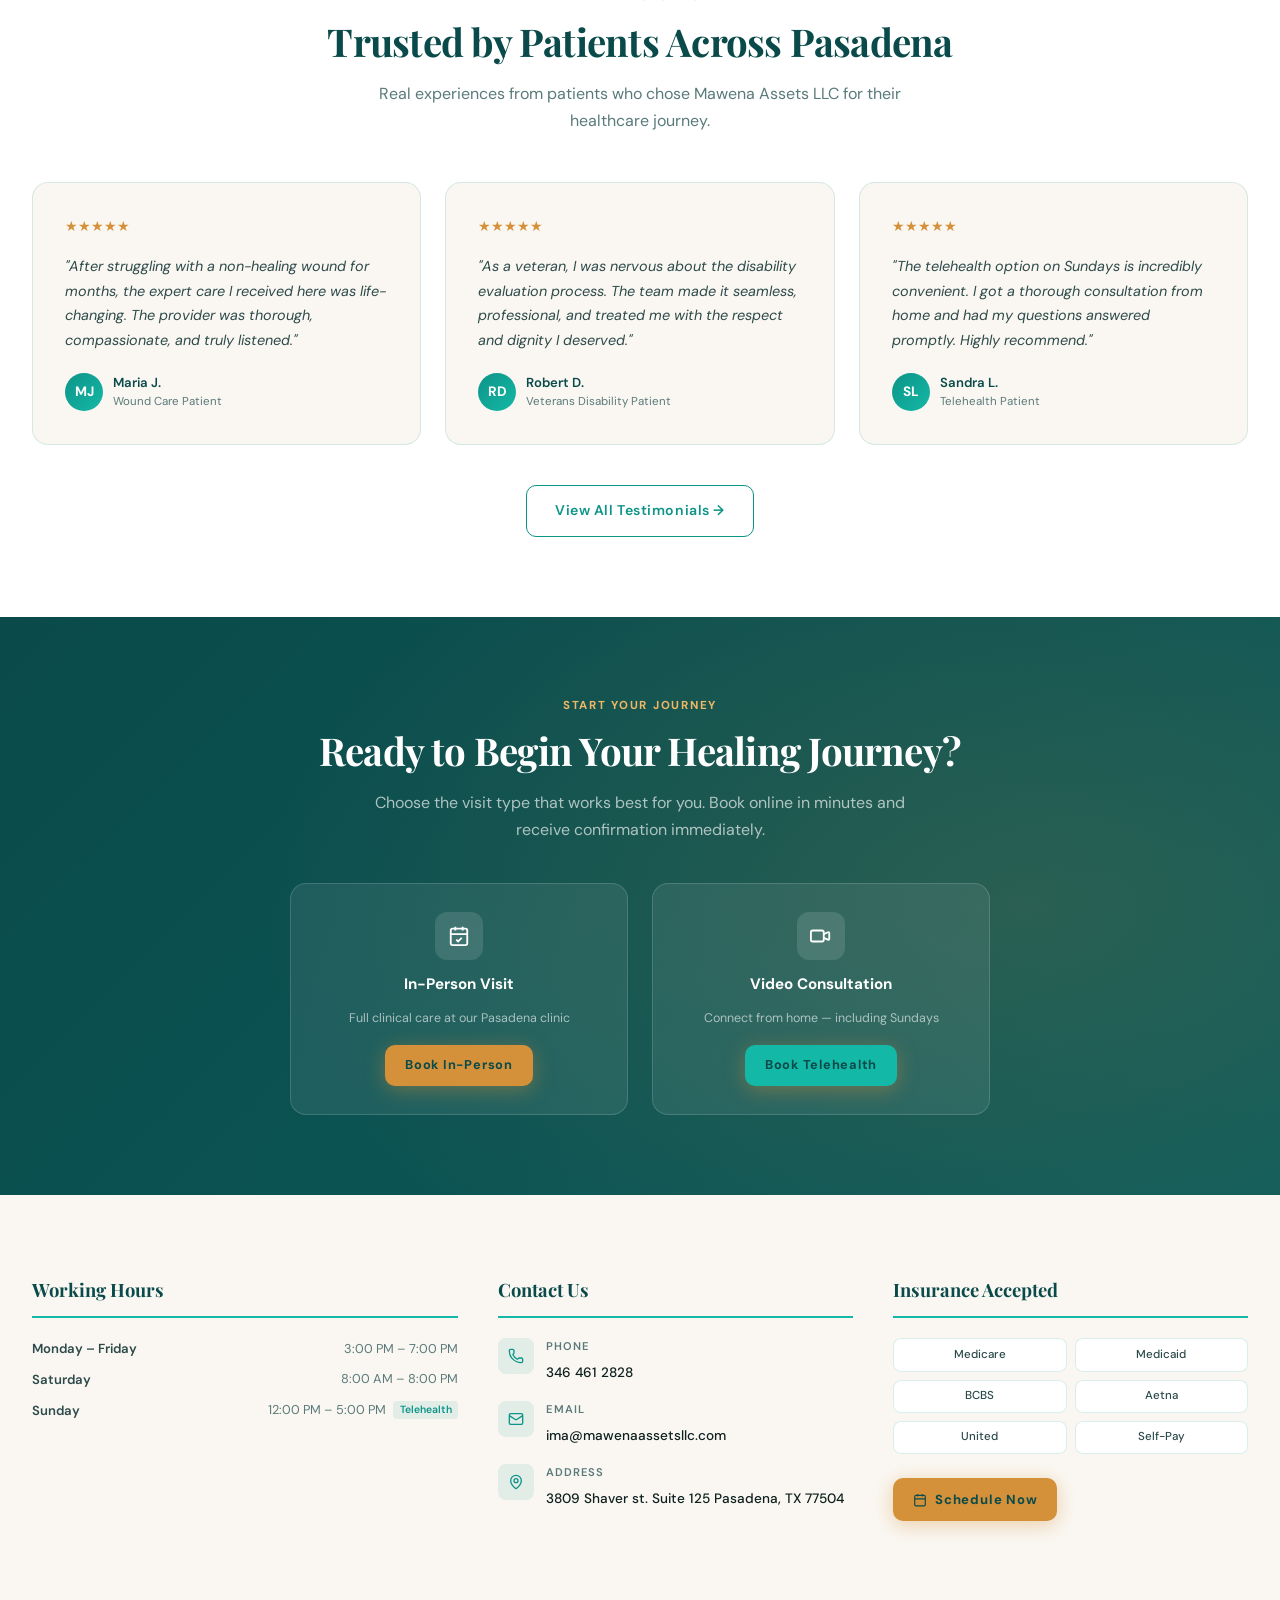
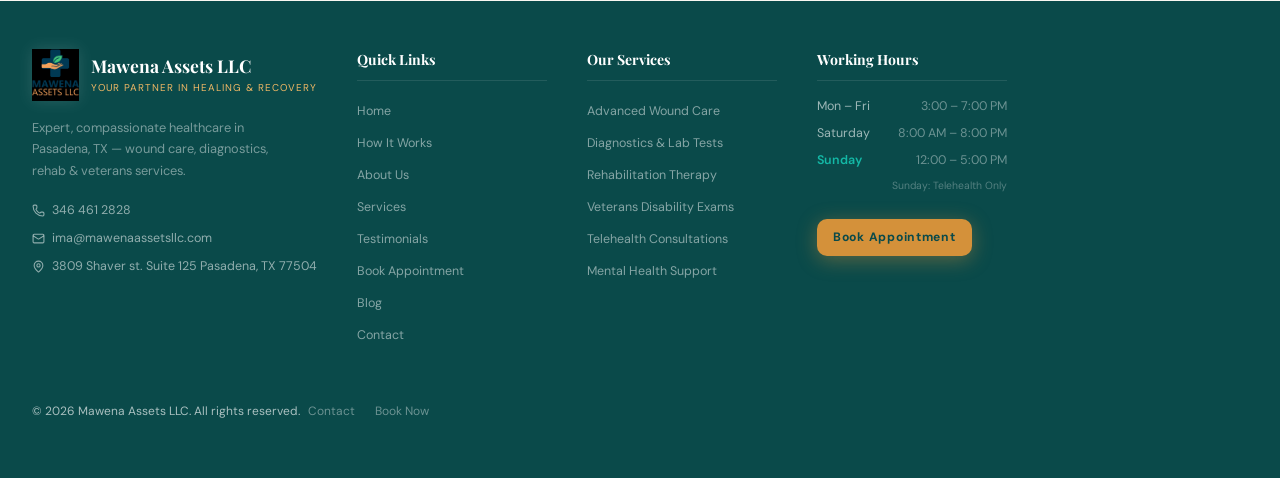
==== commit 95df8144: "updated here" ====
--- a/index.html
+++ b/index.html
@@ -29,7 +29,7 @@
   <meta name="geo.region" content="US-TX" />
   <meta name="geo.placename" content="Pasadena, Texas" />
 
-  <script type="application/ld+json">{"@context":"https://schema.org","@type":"MedicalBusiness","name":"Mawena Assets LLC","url":"https://mawenaassets.com","logo":"https://mawenaassets.com/logo.webp","telephone":"+13464612828","email":"ima@mawenaassetsllc.com","address":{"@type":"PostalAddress","streetAddress":"3809 Shaver st. Suite 125","addressLocality":"Pasadena","addressRegion":"TX","postalCode":"77479","addressCountry":"US"},"geo":{"@type":"GeoCoordinates","latitude":29.5997586,"longitude":-95.6358029},"openingHoursSpecification":[{"@type":"OpeningHoursSpecification","dayOfWeek":["Monday","Tuesday","Wednesday","Thursday","Friday"],"opens":"15:00","closes":"19:00"},{"@type":"OpeningHoursSpecification","dayOfWeek":"Saturday","opens":"08:00","closes":"20:00"},{"@type":"OpeningHoursSpecification","dayOfWeek":"Sunday","opens":"12:00","closes":"17:00"}]}</script>
+  <script type="application/ld+json">{"@context":"https://schema.org","@type":"MedicalBusiness","name":"Mawena Assets LLC","url":"https://mawenaassets.com","logo":"https://mawenaassets.com/logo.webp","telephone":"+13464612828","email":"ima@mawenaassetsllc.com","address":{"@type":"PostalAddress","streetAddress":"3809 Shaver st. Suite 125","addressLocality":"Pasadena","addressRegion":"TX","postalCode":"77504","addressCountry":"US"},"geo":{"@type":"GeoCoordinates","latitude":29.5997586,"longitude":-95.6358029},"openingHoursSpecification":[{"@type":"OpeningHoursSpecification","dayOfWeek":["Monday","Tuesday","Wednesday","Thursday","Friday"],"opens":"15:00","closes":"19:00"},{"@type":"OpeningHoursSpecification","dayOfWeek":"Saturday","opens":"08:00","closes":"20:00"},{"@type":"OpeningHoursSpecification","dayOfWeek":"Sunday","opens":"12:00","closes":"17:00"}]}</script>
 
   <link rel="preconnect" href="https://fonts.googleapis.com">
   <link rel="preconnect" href="https://fonts.gstatic.com" crossorigin>
@@ -620,7 +620,7 @@
     <div class="trust-divider"></div>
     <div class="trust-item">
       <svg width="16" height="16" fill="none" stroke="currentColor" stroke-width="2" viewBox="0 0 24 24"><path d="M21 10c0 7-9 13-9 13s-9-6-9-13a9 9 0 0 1 18 0z"/><circle cx="12" cy="10" r="3"/></svg>
-      Pasadena, TX 77479
+      Pasadena, TX 77504
     </div>
   </div>
 </div>
